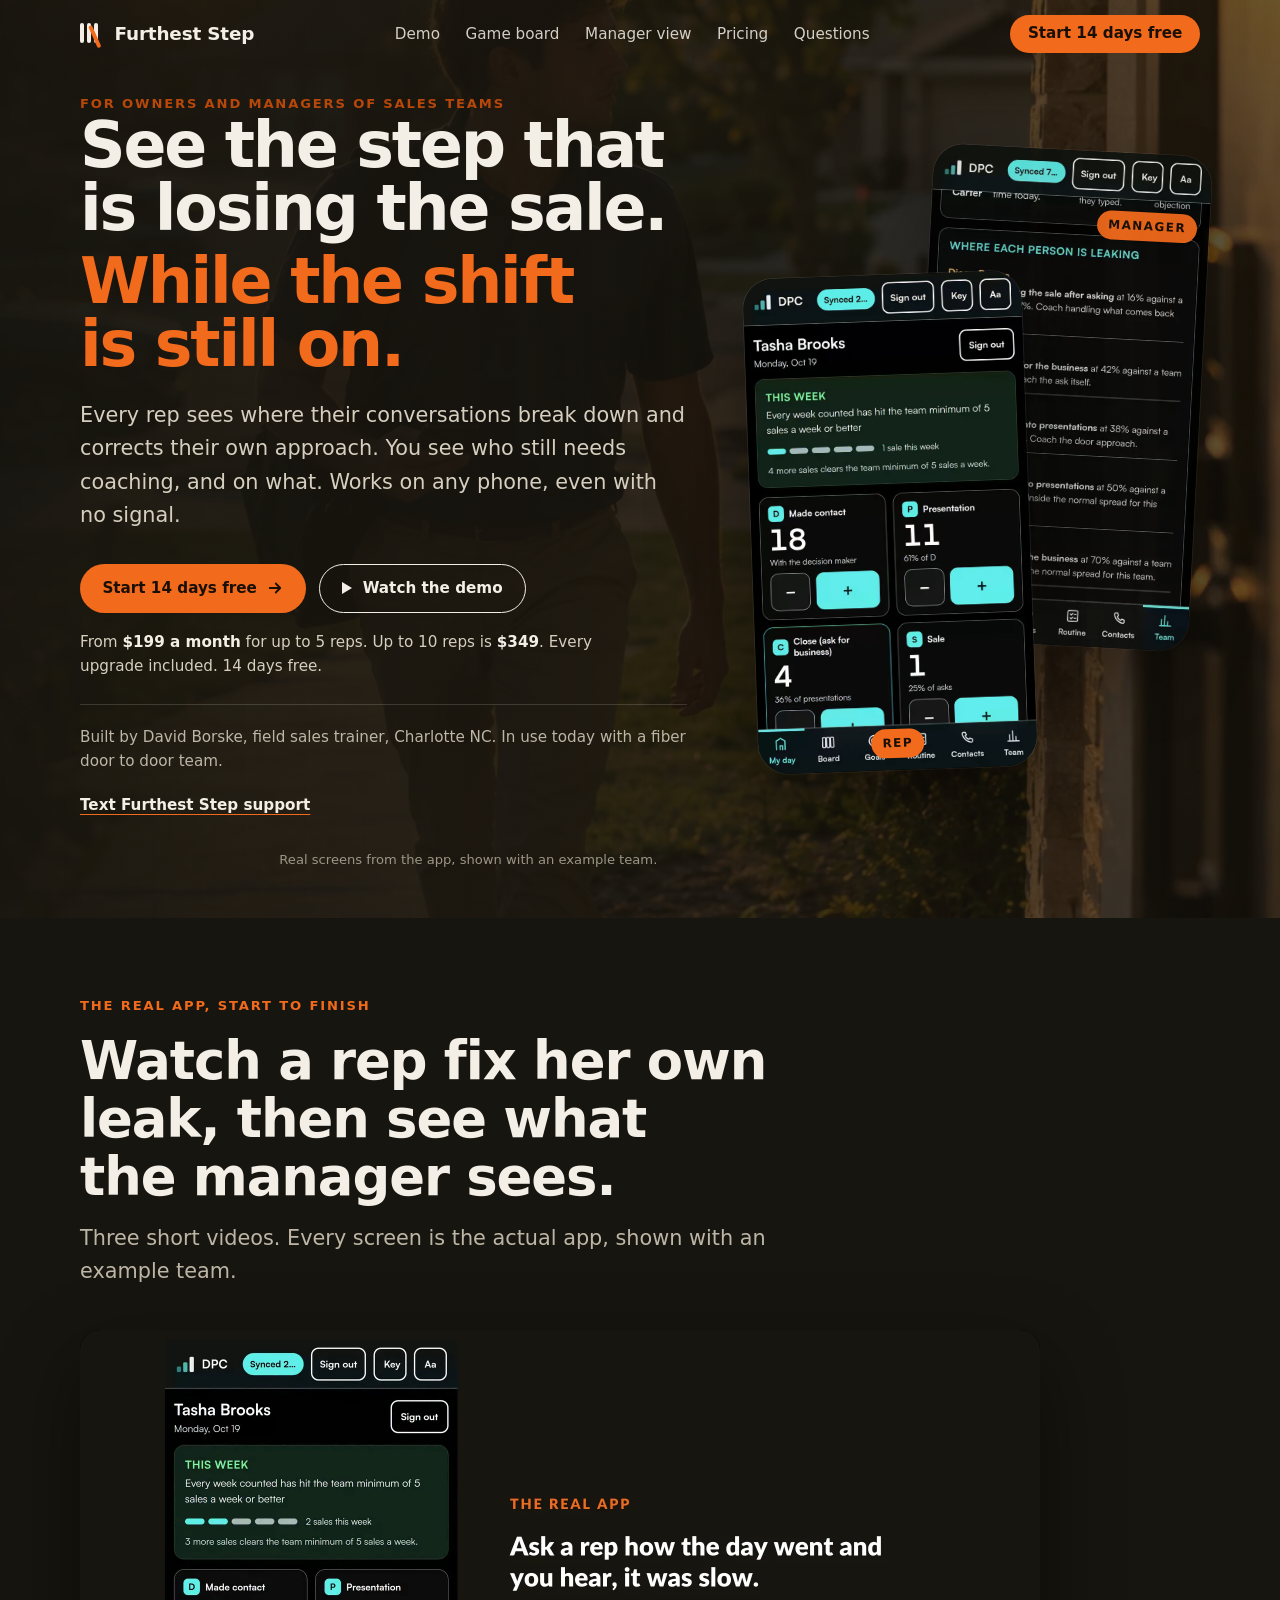
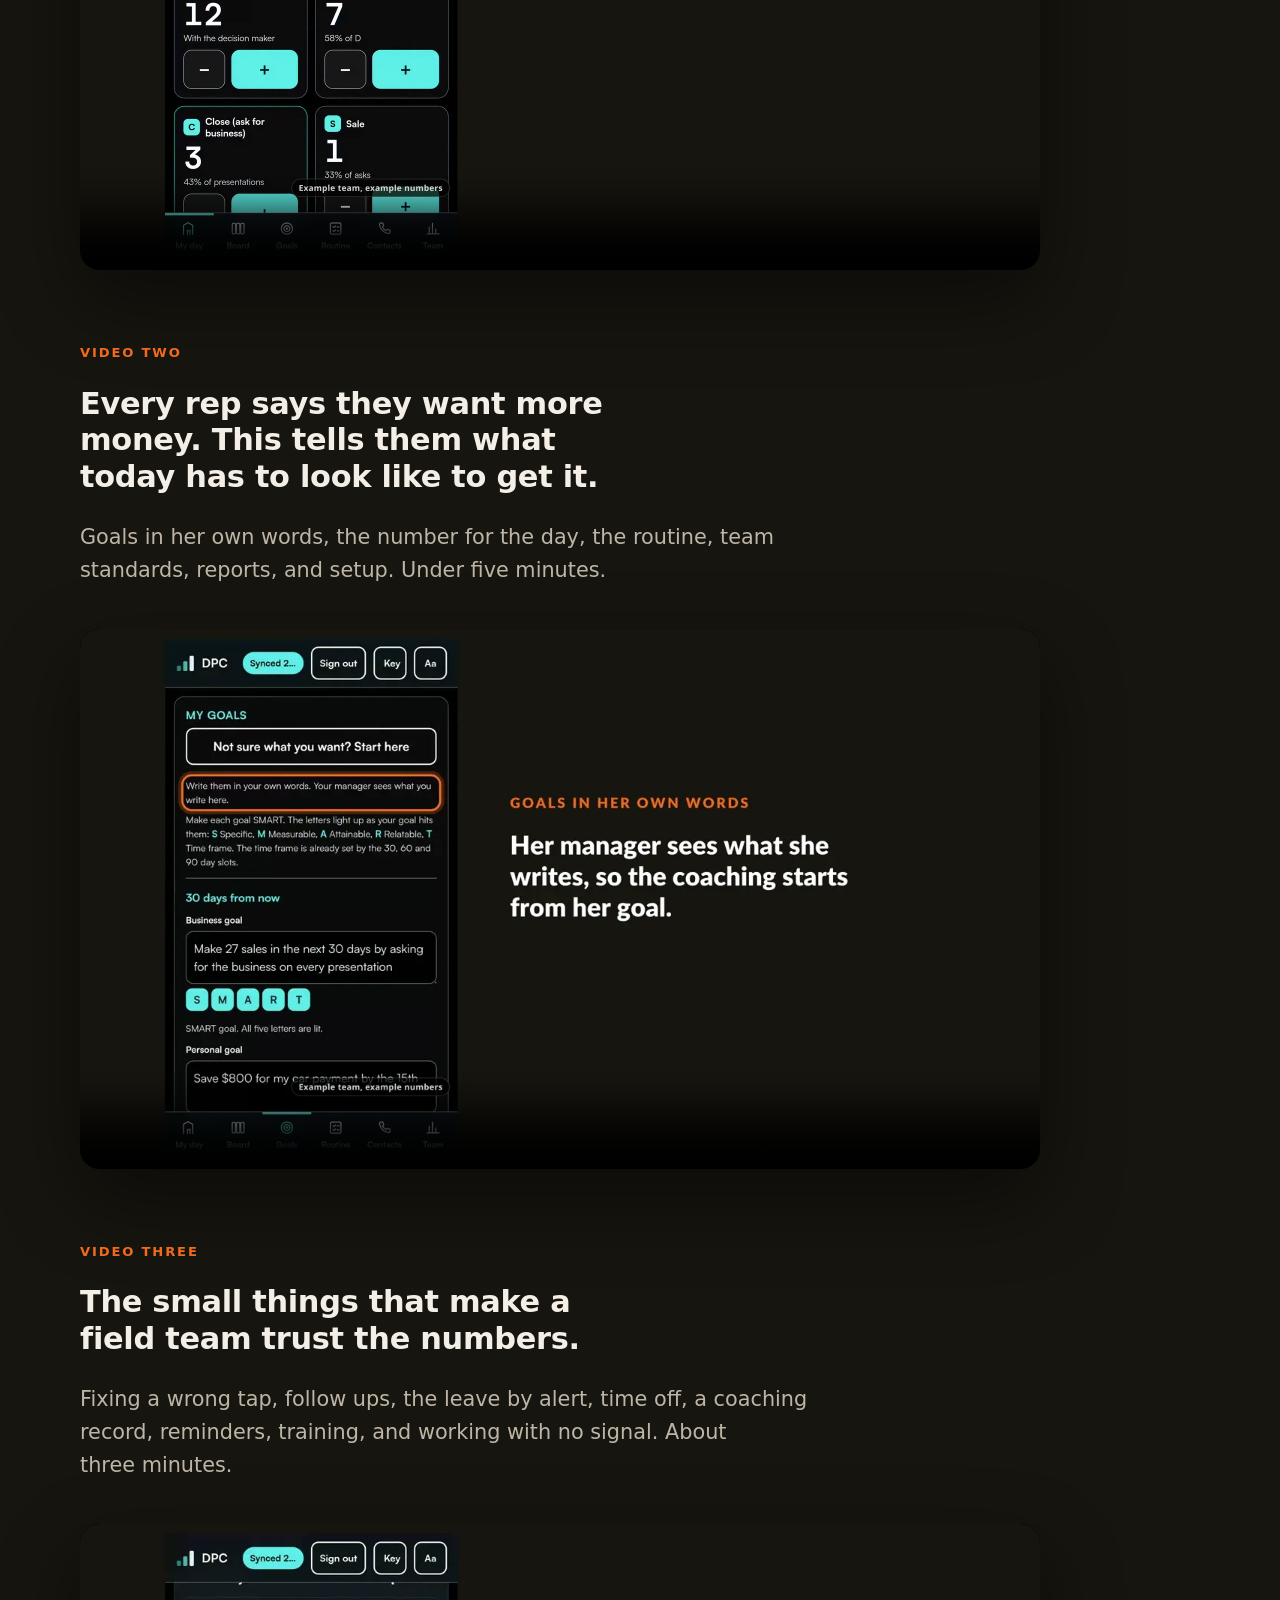
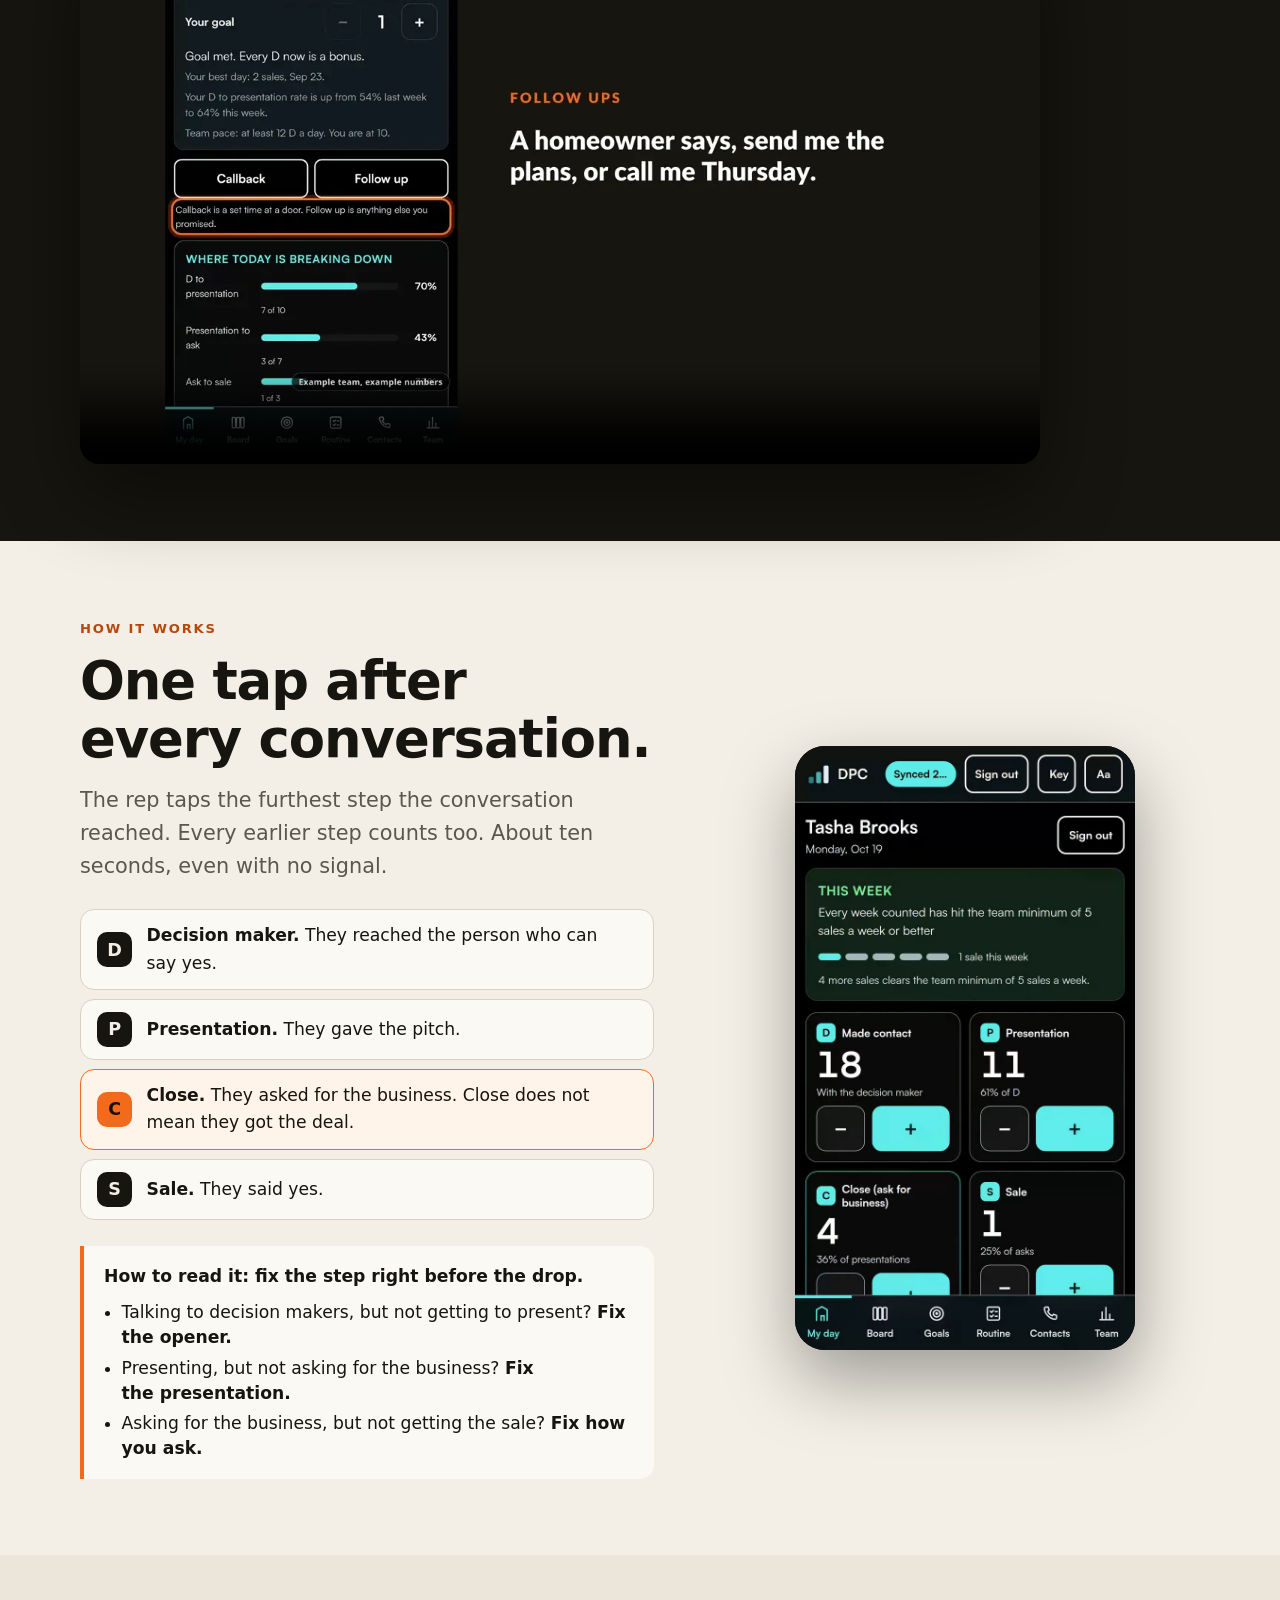
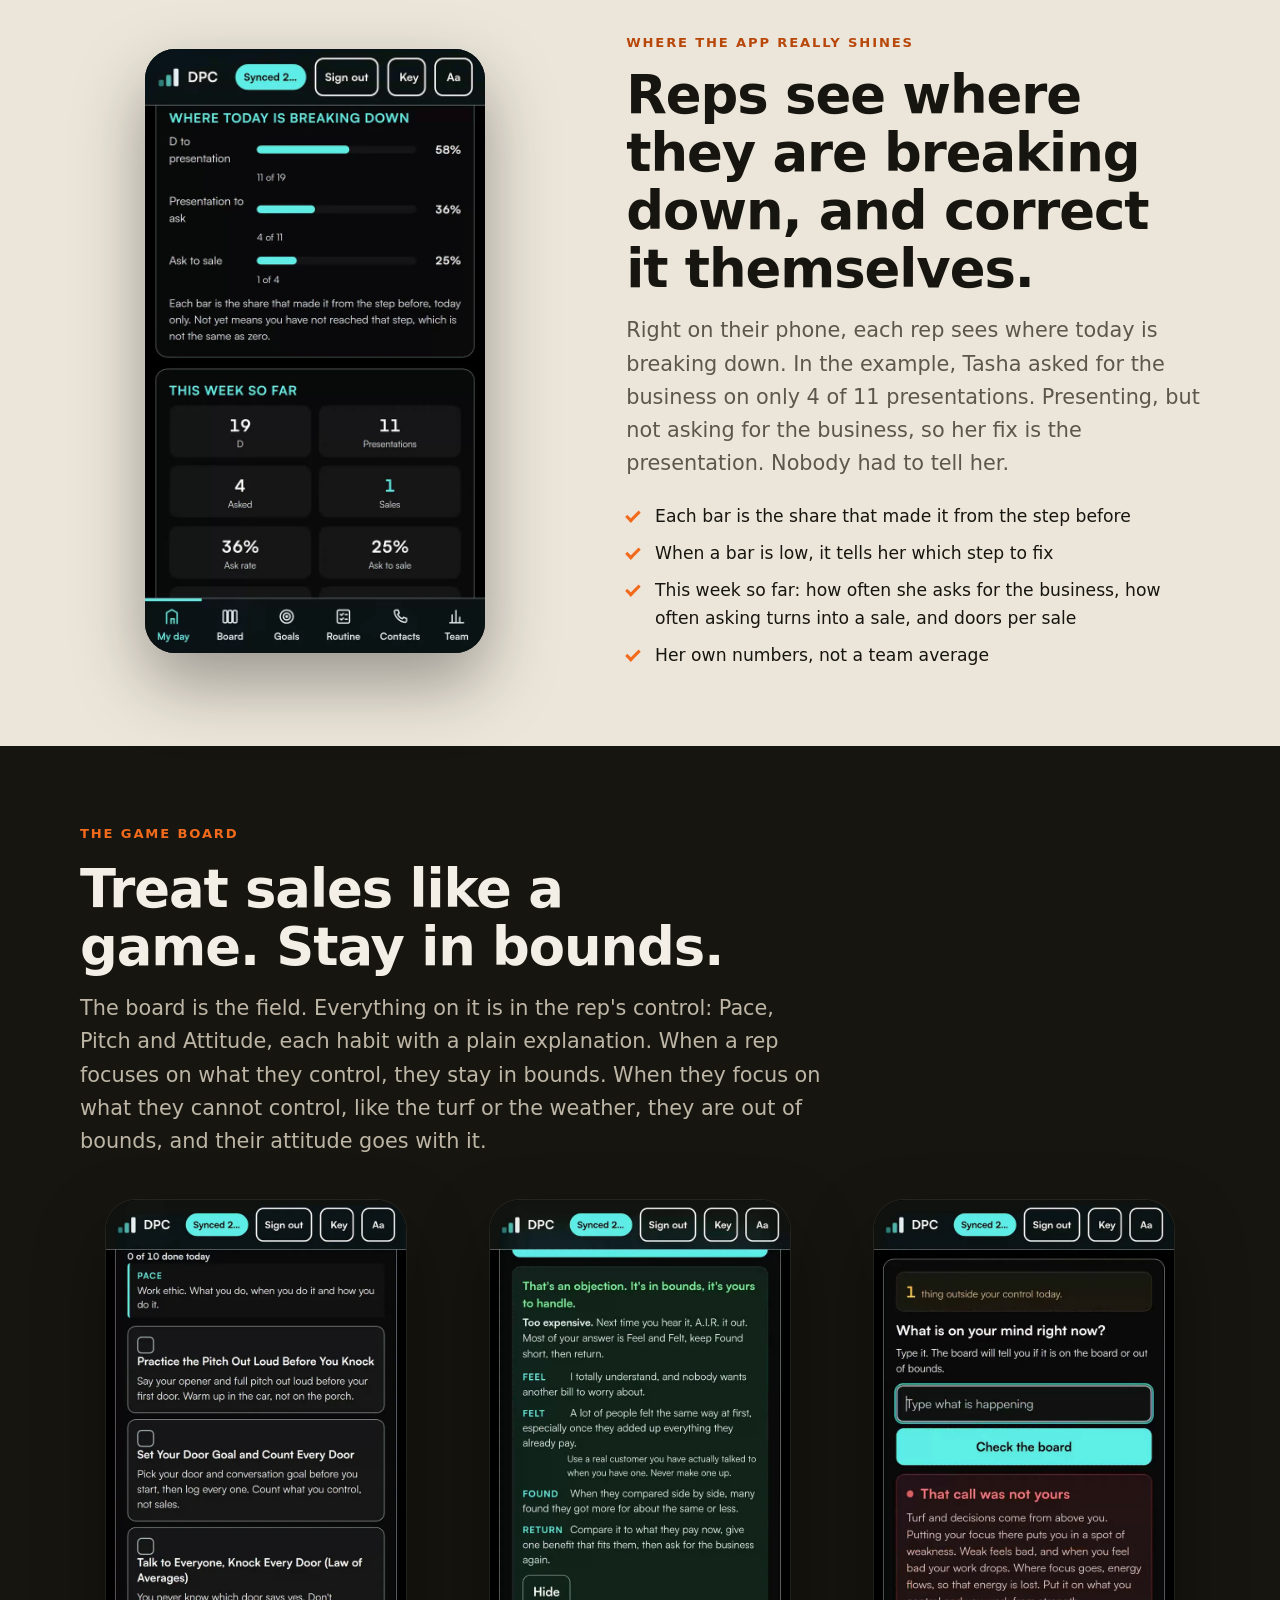
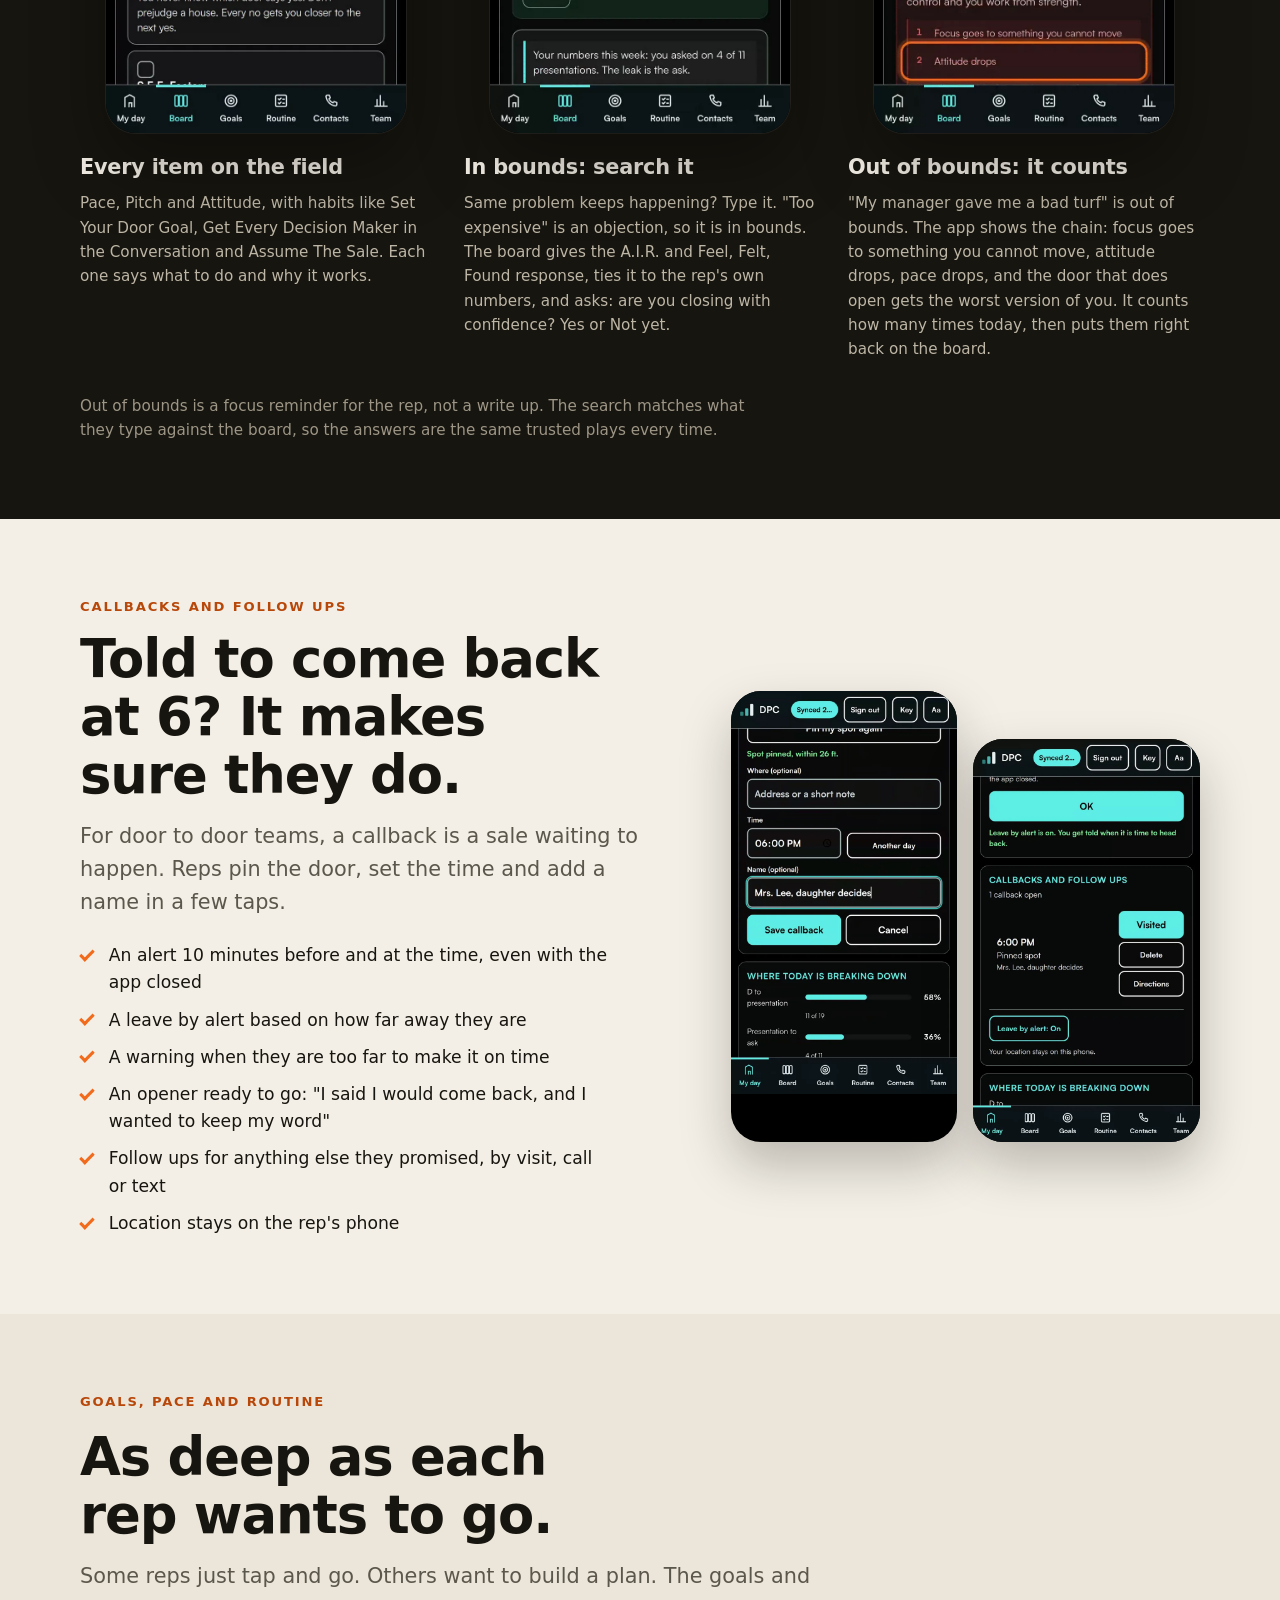
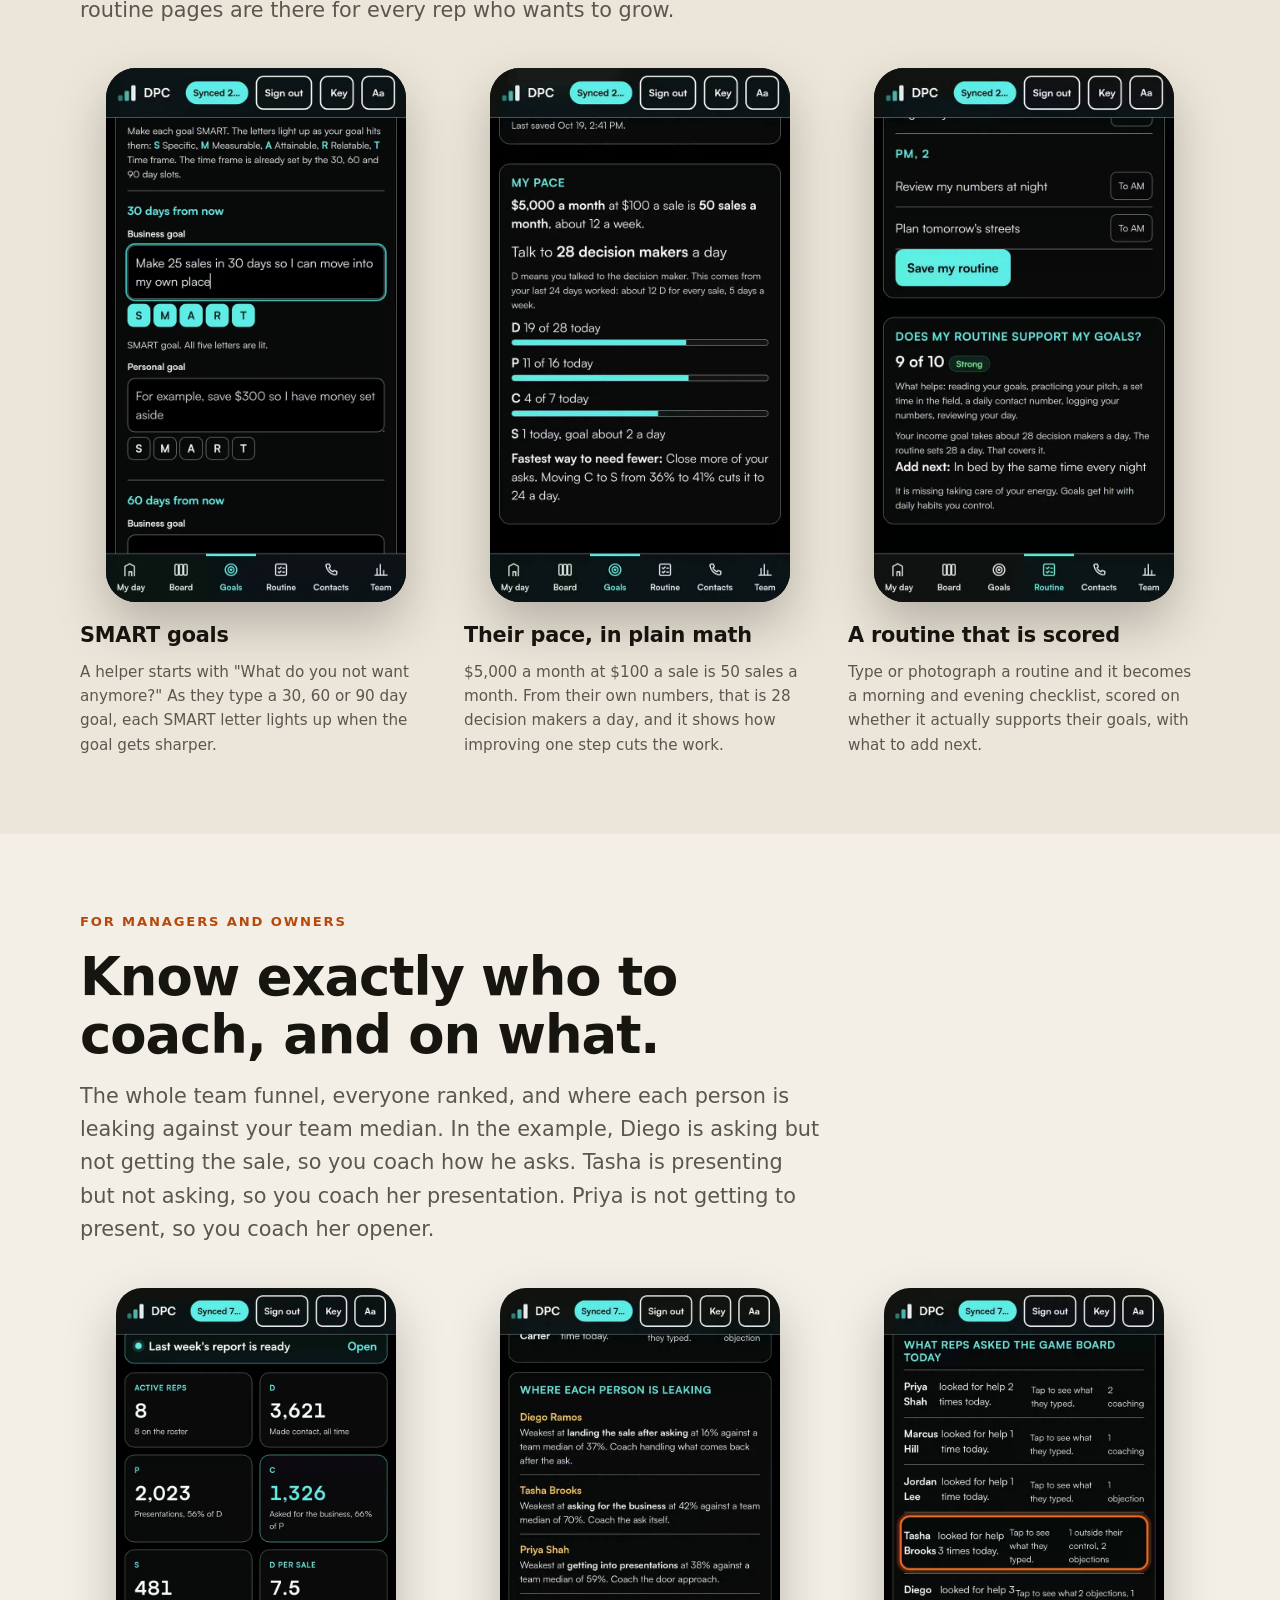
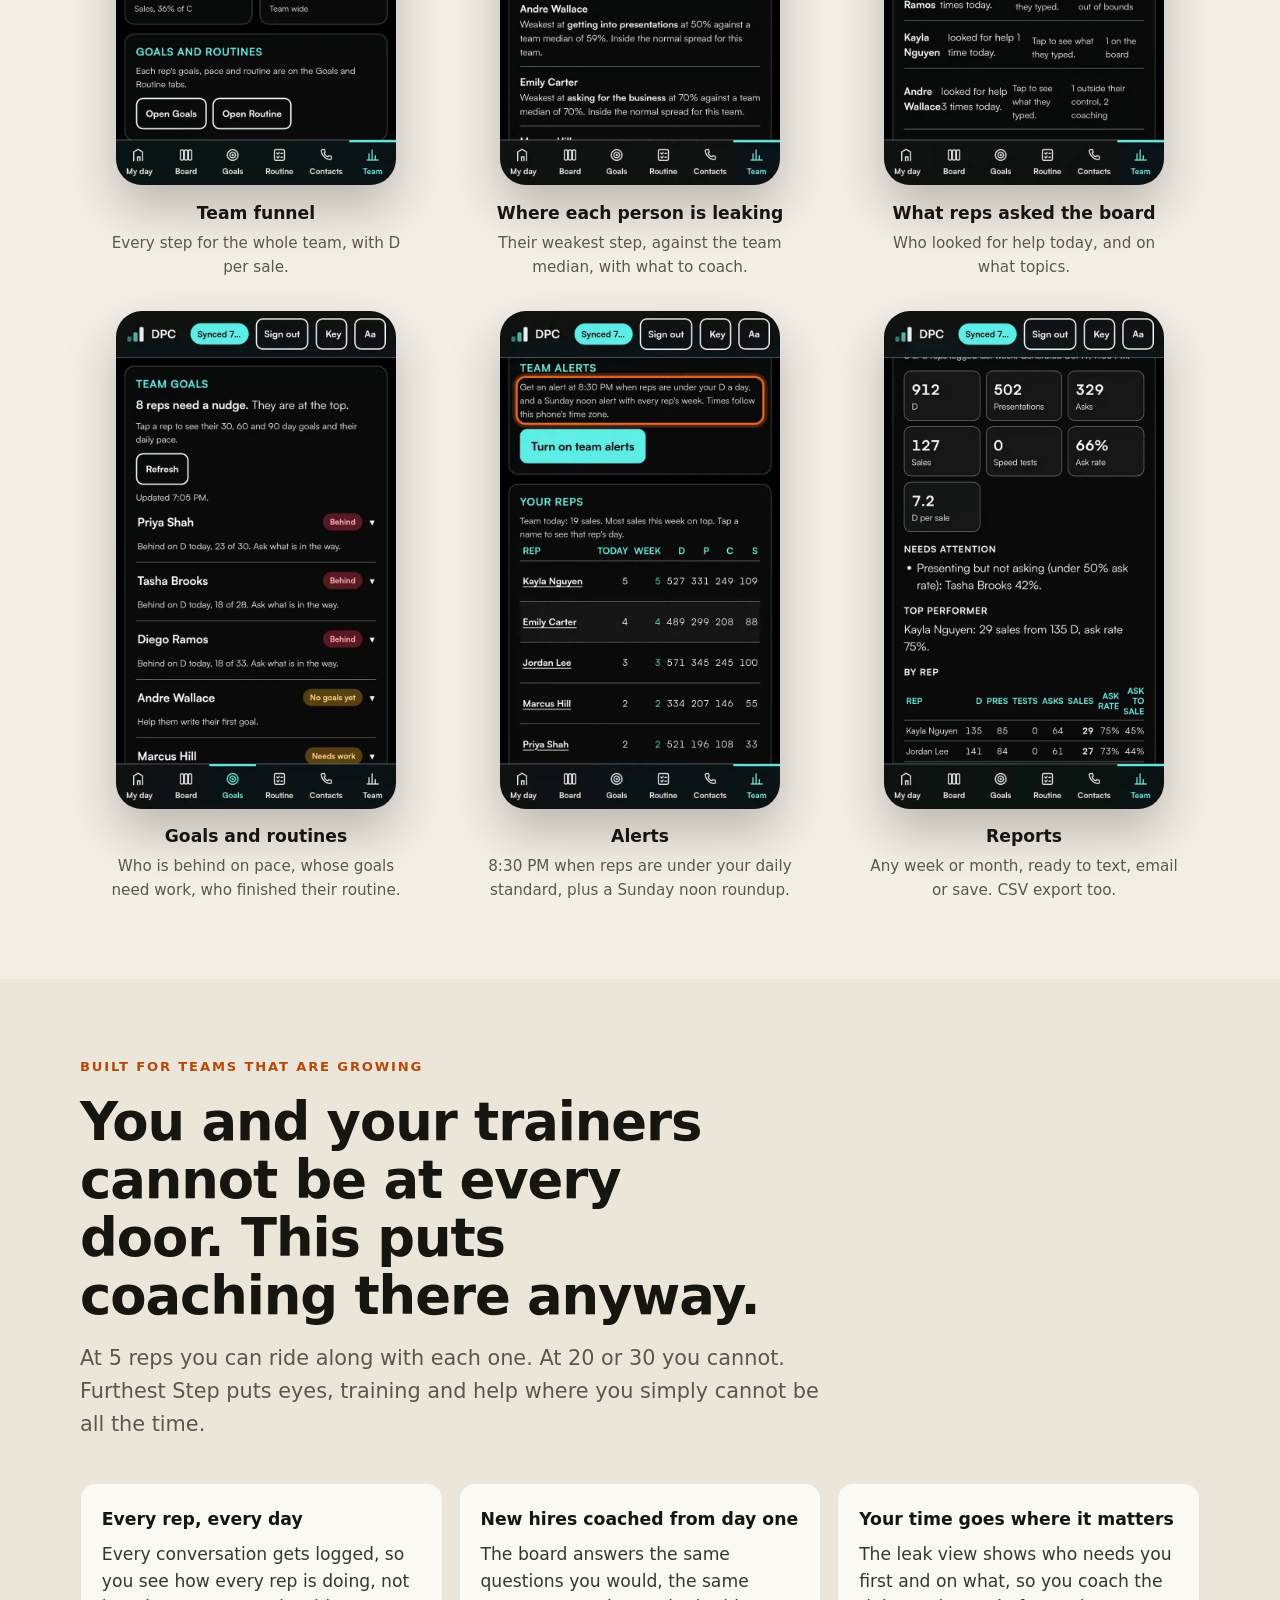
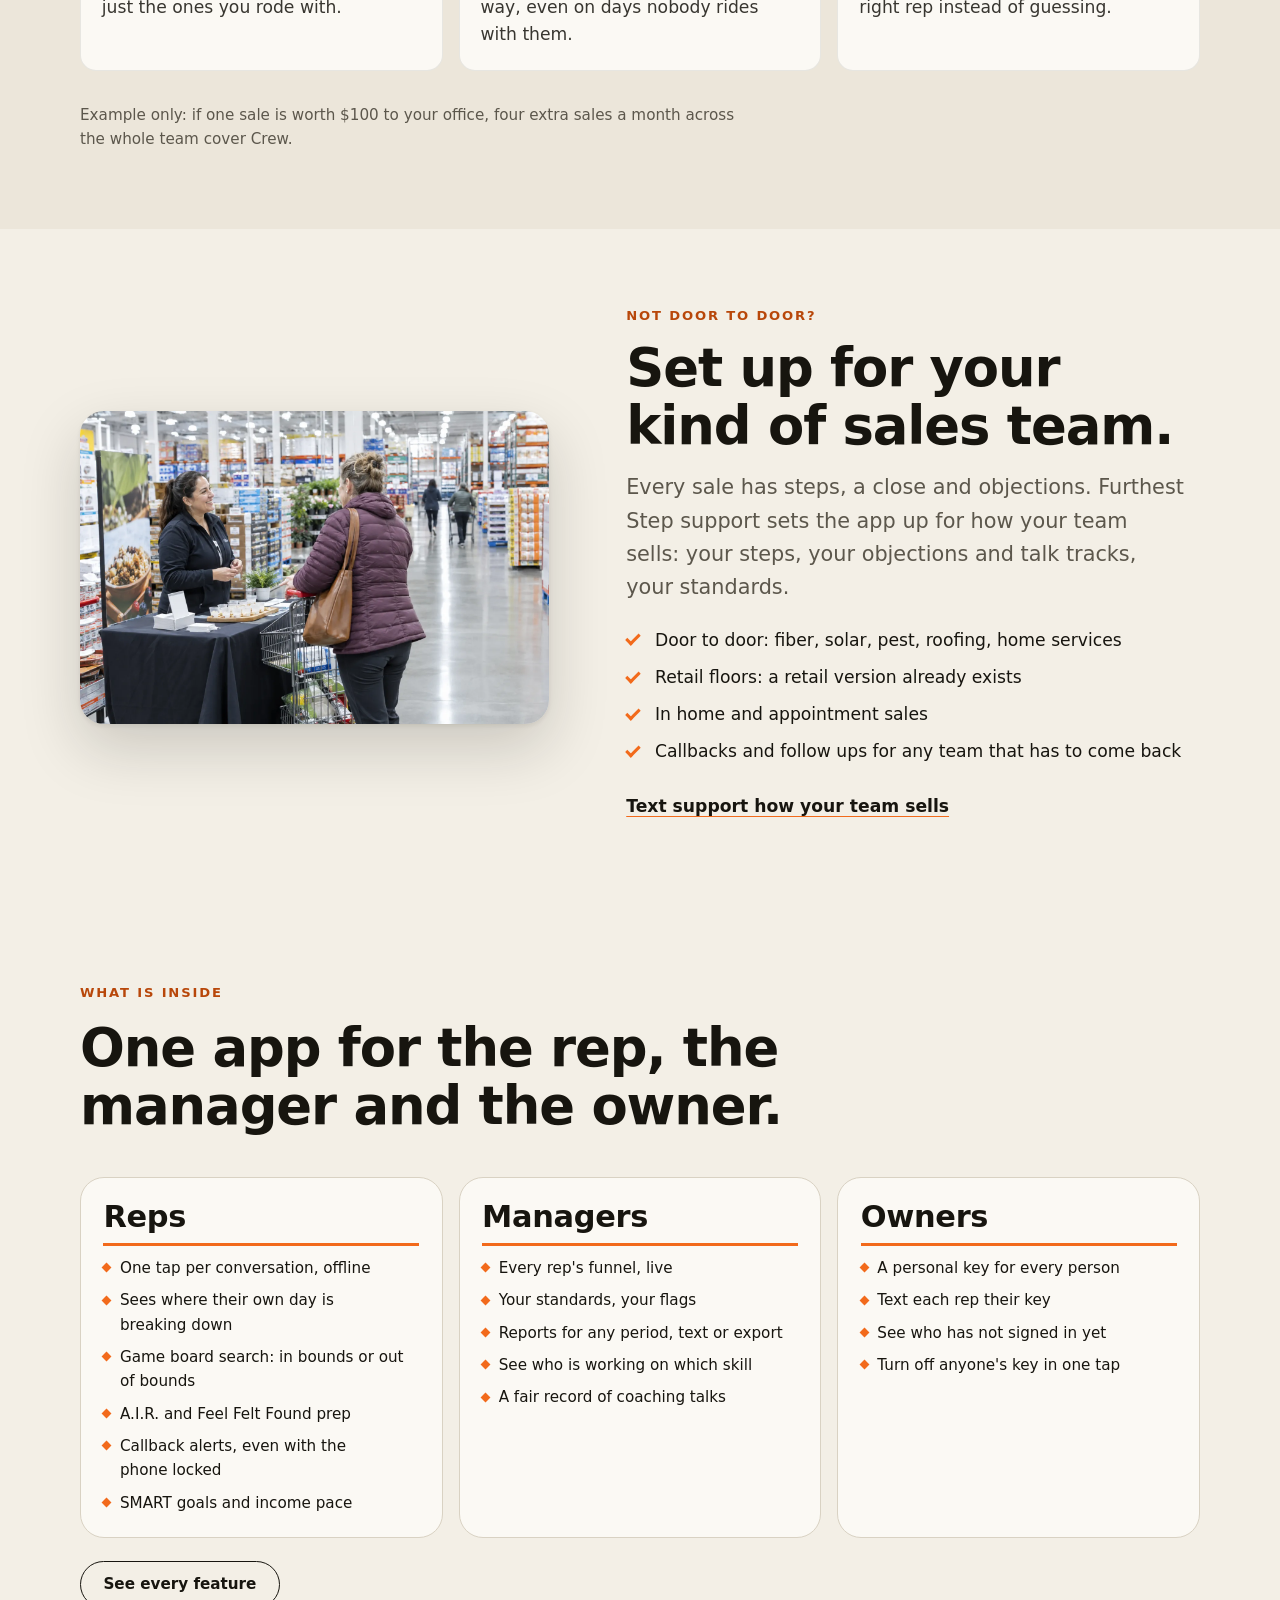
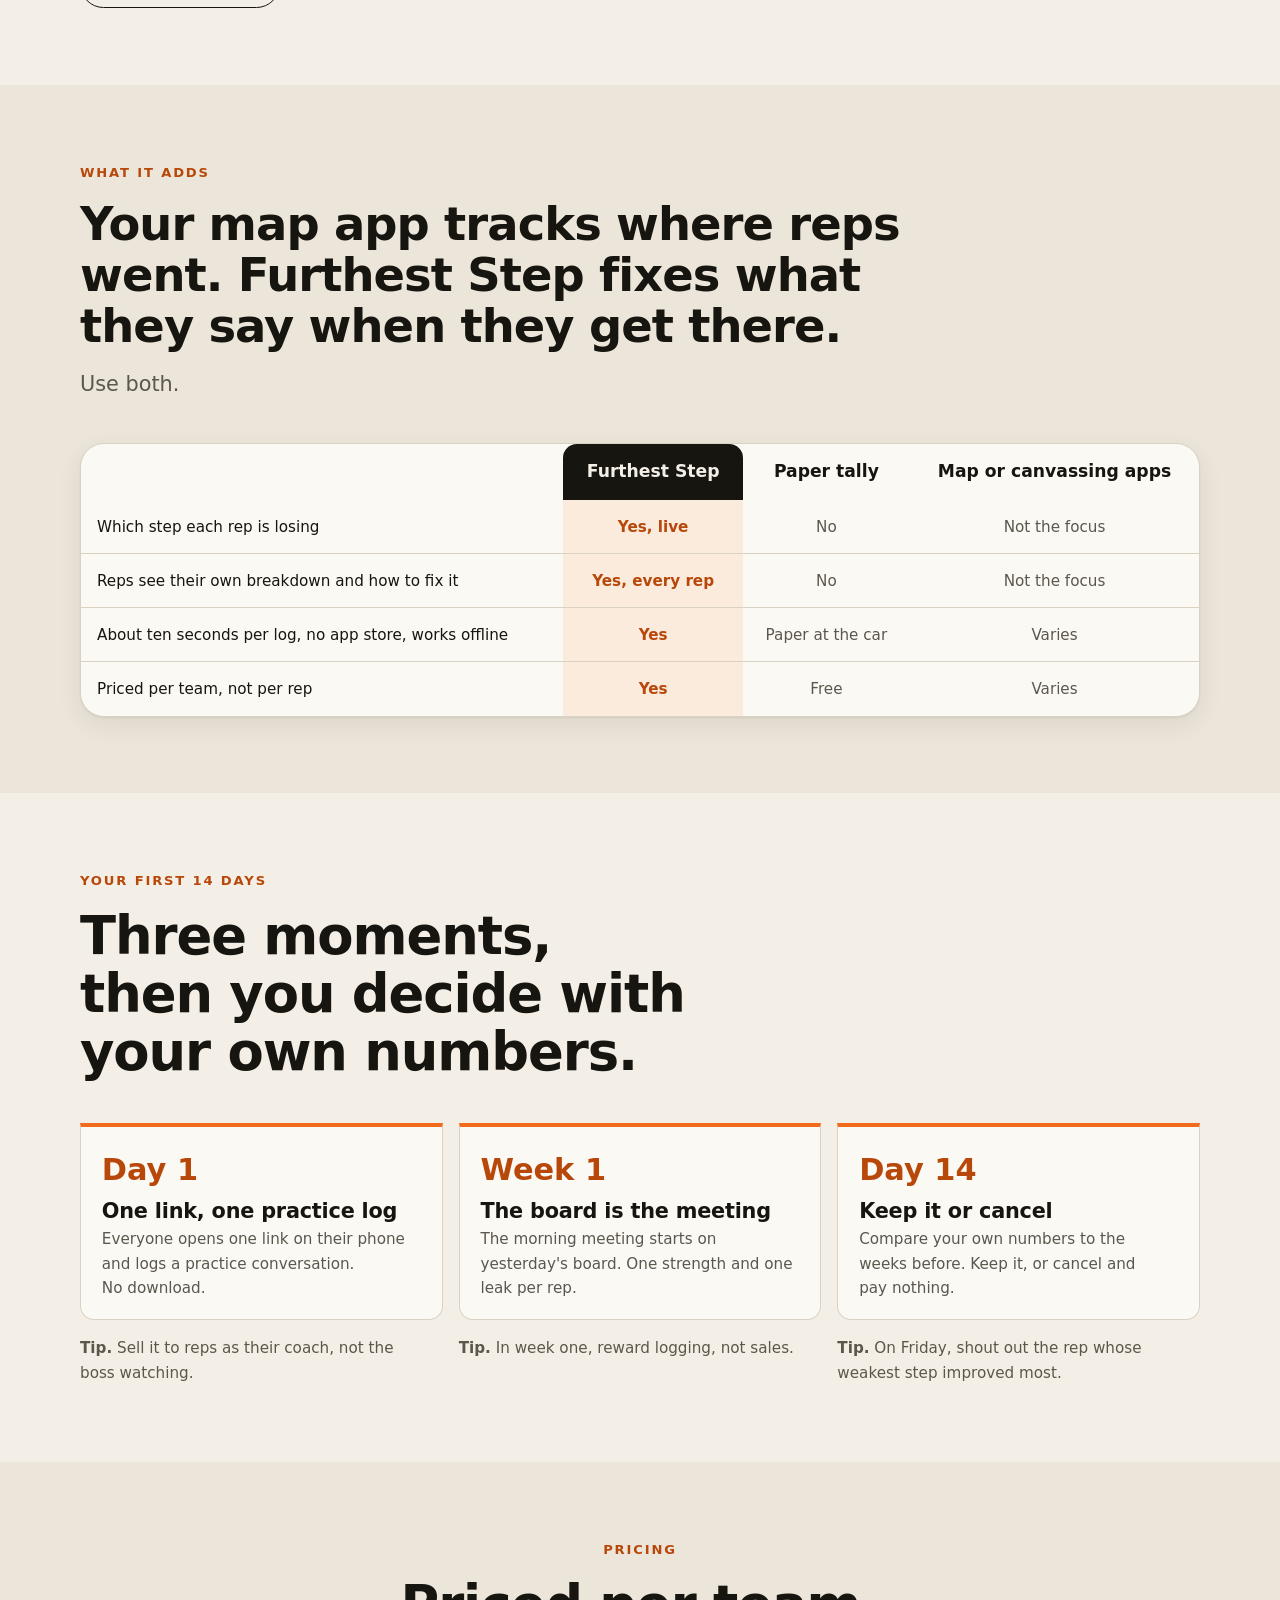
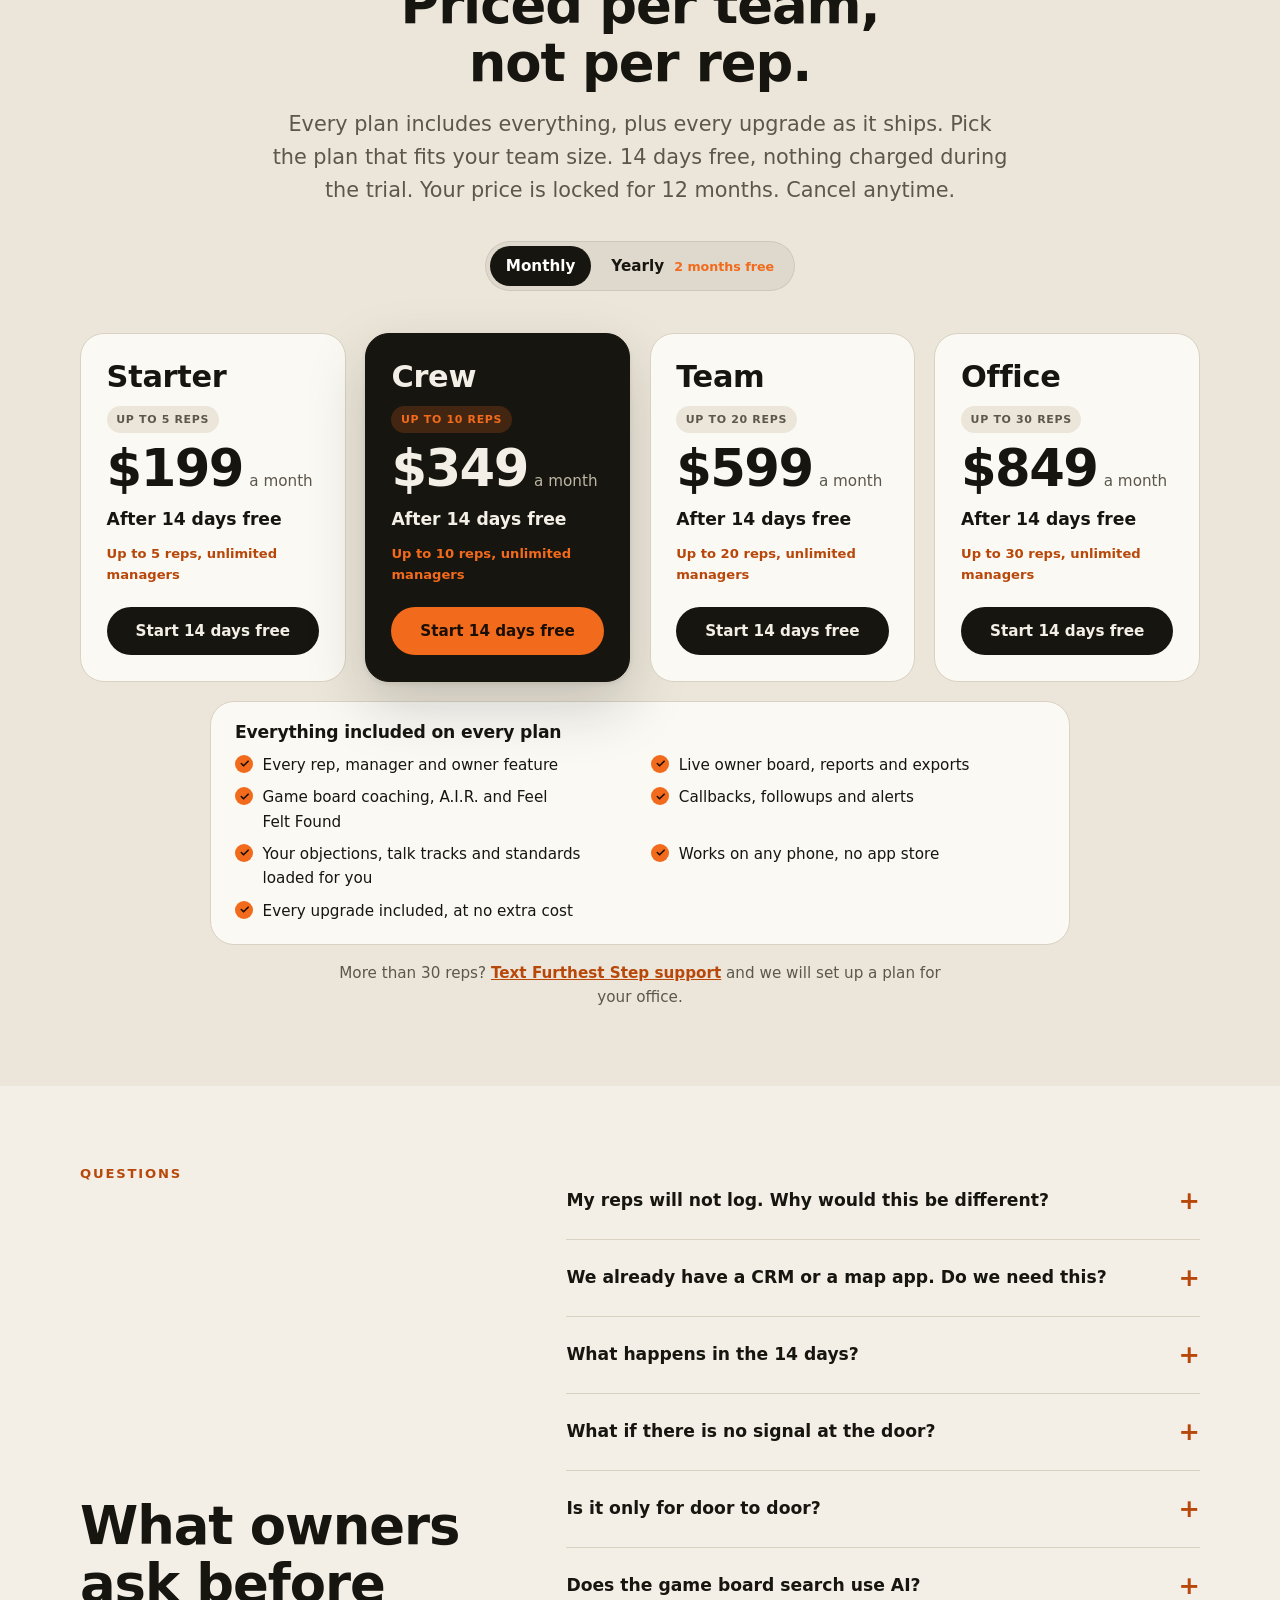
==== index.html @ 9fc0a16c "D is decision maker, not door" ====
<!doctype html>
<html lang="en">
<head>
<meta charset="utf-8">
<meta name="viewport" content="width=device-width,initial-scale=1,viewport-fit=cover">
<title>Furthest Step | See the step that is losing the sale</title>
<meta name="description" content="Every rep sees where their conversations break down and corrects their own approach. You see who still needs coaching, and on what. Works offline. 14 days free.">
<meta property="og:title" content="Furthest Step | See the step that is losing the sale">
<meta property="og:description" content="Reps tap the furthest step after each conversation. You see every rep live while the shift is still on. 14 days free.">
<meta property="og:type" content="website">
<link rel="preconnect" href="https://api.fontshare.com">
<link href="https://api.fontshare.com/v2/css?f[]=cabinet-grotesk@700,800&f[]=satoshi@400,500,700&display=swap" rel="stylesheet">
<link rel="stylesheet" href="./base.css?v=33">
<link rel="stylesheet" href="./style.css?v=33">
<link rel="icon" href="data:image/svg+xml,%3Csvg xmlns='http://www.w3.org/2000/svg' viewBox='0 0 32 32'%3E%3Crect width='32' height='32' rx='8' fill='%2317150F'/%3E%3Cpath d='M9 8v16M14 8v16M19 8v16' stroke='%23F3EFE6' stroke-width='2.6' stroke-linecap='round'/%3E%3Cpath d='M6 21L25 11' stroke='%23F26A1B' stroke-width='2.8' stroke-linecap='round'/%3E%3C/svg%3E">
</head>
<body>

<header class="hdr" id="hdr">
  <div class="wrap">
    <a class="brand" href="#top" aria-label="Furthest Step home"><span class="brand-mark" aria-hidden="true"><i></i><i></i><i></i><i></i></span>Furthest Step</a>
    <nav class="nav" id="nav" aria-label="Main">
      <a href="#demo">Demo</a>
      <a href="#field">Game board</a>
      <a href="#manager">Manager view</a>
      <a href="#pricing">Pricing</a>
      <a href="#faq">Questions</a>
      <button class="btn btn-primary nav-cta" type="button" data-start>Start 14 days free</button>
    </nav>
    <div class="hdr-right">
      <button class="btn btn-primary hdr-cta" type="button" data-start data-track="nav_cta">Start 14 days free</button>
      <button class="menu-btn" type="button" id="menuBtn" aria-label="Open menu" aria-expanded="false" aria-controls="nav"><span></span><span></span><span></span></button>
    </div>
  </div>
</header>

<main id="top">

<!-- HERO -->
<section class="hero">
  <div class="hero-bg" aria-hidden="true"><img id="heroBg" src="./assets/door.webp" alt="" fetchpriority="high"></div>
  <div class="wrap">
    <div>
      <p class="eyebrow">For owners and managers of sales teams</p>
      <h1>See the step that is losing the sale. <em>While the shift is still on.</em></h1>
      <p class="lede">Every rep sees where their conversations break down and corrects their own approach. You see who still needs coaching, and on what. Works on any phone, even with no signal.</p>
      <div class="hero-ctas">
        <button class="btn btn-primary" type="button" data-start data-track="hero_start">Start 14 days free
          <svg viewBox="0 0 24 24" fill="none" stroke="currentColor" stroke-width="2.4" stroke-linecap="round" stroke-linejoin="round" aria-hidden="true"><path d="M5 12h14M13 6l6 6-6 6"/></svg></button>
        <a class="btn btn-ghost" href="#demo" data-watch><span class="play" aria-hidden="true"></span>Watch the demo</a>
      </div>
      <p class="hero-price">From <b>$199 a month</b> for up to 5 reps. Up to 10 reps is <b>$349</b>. Every upgrade included. 14 days free.</p>
      <div class="hero-trust">
        <p>Built by David Borske, field sales trainer, Charlotte NC. In use today with a fiber door to door team.</p>
        <a class="hero-text" href="sms:+17048855457" data-sms>Text Furthest Step support</a>
      </div>
    </div>
    <div class="hero-shots">
      <figure class="shot shot-back"><img src="./assets/app/mgr_leaks.webp" alt="Manager screen listing where each rep is leaking, compared to the team median, with what to coach" width="720" height="1280"><figcaption>Manager</figcaption></figure>
      <figure class="shot shot-front"><img src="./assets/app/rep_today.webp" alt="Rep screen with today's counters for made contact, presentation, close and sale" width="720" height="1280"><figcaption>Rep</figcaption></figure>
    </div>
  </div>
  <p class="wrap hero-note">Real screens from the app, shown with an example team.</p>
</section>

<!-- DEMO VIDEO -->
<section id="demo" class="demo-sec dark">
  <div class="wrap">
    <div class="sec-head">
      <p class="eyebrow">The real app, start to finish</p>
      <h2>Watch a rep fix her own leak, then see what the manager sees.</h2>
      <p class="lede">Three short videos. Every screen is the actual app, shown with an example team.</p>
    </div>
    <div class="demo-grid">
      <div class="vid-frame"><video id="demoVid" controls playsinline preload="metadata" aria-label="Furthest Step demo video one"></video></div>
    </div>

    <div class="sec-head demo-more">
      <p class="eyebrow">Video two</p>
      <h3>Every rep says they want more money. This tells them what today has to look like to get it.</h3>
      <p class="lede">Goals in her own words, the number for the day, the routine, team standards, reports, and setup. Under five minutes.</p>
    </div>
    <div class="demo-grid">
      <div class="vid-frame"><video data-demo="2" controls playsinline preload="none" aria-label="Furthest Step demo video two"></video></div>
    </div>

    <div class="sec-head demo-more">
      <p class="eyebrow">Video three</p>
      <h3>The small things that make a field team trust the numbers.</h3>
      <p class="lede">Fixing a wrong tap, follow ups, the leave by alert, time off, a coaching record, reminders, training, and working with no signal. About three minutes.</p>
    </div>
    <div class="demo-grid">
      <div class="vid-frame"><video data-demo="3" controls playsinline preload="none" aria-label="Furthest Step demo video three"></video></div>
    </div>
  </div>
</section>

<!-- THE LOOP -->
<section id="how">
  <div class="wrap split">
    <div class="split-txt">
      <p class="eyebrow">How it works</p>
      <h2>One tap after every conversation.</h2>
      <p class="lede">The rep taps the furthest step the conversation reached. Every earlier step counts too. About ten seconds, even with no signal.</p>
      <ul class="dpcs">
        <li><b>D</b><span><strong>Decision maker.</strong> They reached the person who can say yes.</span></li>
        <li><b>P</b><span><strong>Presentation.</strong> They gave the pitch.</span></li>
        <li class="hl"><b>C</b><span><strong>Close.</strong> They asked for the business. Close does not mean they got the deal.</span></li>
        <li><b>S</b><span><strong>Sale.</strong> They said yes.</span></li>
      </ul>
      <div class="callout"><b>How to read it: fix the step right before the drop.</b>
        <ul class="rule">
          <li>Talking to decision makers, but not getting to present? <strong>Fix the opener.</strong></li>
          <li>Presenting, but not asking for the business? <strong>Fix the presentation.</strong></li>
          <li>Asking for the business, but not getting the sale? <strong>Fix how you ask.</strong></li>
        </ul>
      </div>
    </div>
    <figure class="shot shot-solo"><img src="./assets/app/rep_today.webp" alt="Rep counters for today: 18 made contact, 11 presentations, asked for the business 4 times, 1 sale" width="720" height="1280" decoding="async"></figure>
  </div>
</section>

<!-- SELF CORRECTION -->
<section id="self" class="tint">
  <div class="wrap split rev">
    <figure class="shot shot-solo"><img src="./assets/app/rep_breakdown.webp" alt="Where today is breaking down: D to presentation 58 percent, presentation to asking for the business 36 percent, asking to sale 25 percent" width="720" height="1280" decoding="async"></figure>
    <div class="split-txt">
      <p class="eyebrow">Where the app really shines</p>
      <h2>Reps see where they are breaking down, and correct it themselves.</h2>
      <p class="lede">Right on their phone, each rep sees where today is breaking down. In the example, Tasha asked for the business on only 4 of 11 presentations. Presenting, but not asking for the business, so her fix is the presentation. Nobody had to tell her.</p>
      <ul class="ticks">
        <li>Each bar is the share that made it from the step before</li>
        <li>When a bar is low, it tells her which step to fix</li>
        <li>This week so far: how often she asks for the business, how often asking turns into a sale, and doors per sale</li>
        <li>Her own numbers, not a team average</li>
      </ul>
    </div>
  </div>
</section>

<!-- GAME BOARD -->
<section id="field" class="dark">
  <div class="wrap">
    <div class="sec-head">
      <p class="eyebrow">The game board</p>
      <h2>Treat sales like a game. Stay in bounds.</h2>
      <p class="lede">The board is the field. Everything on it is in the rep's control: Pace, Pitch and Attitude, each habit with a plain explanation. When a rep focuses on what they control, they stay in bounds. When they focus on what they cannot control, like the turf or the weather, they are out of bounds, and their attitude goes with it.</p>
    </div>
    <div class="board3">
      <article class="bcard">
        <figure class="shot"><img src="./assets/app/rep_board.webp" alt="Game board list of Pace habits such as Practice the Pitch Out Loud and Set Your Door Goal" width="720" height="1280" decoding="async"></figure>
        <h3>Every item on the field</h3>
        <p>Pace, Pitch and Attitude, with habits like Set Your Door Goal, Get Every Decision Maker in the Conversation and Assume The Sale. Each one says what to do and why it works.</p>
      </article>
      <article class="bcard">
        <figure class="shot"><img src="./assets/app/rep_inbounds.webp" alt="Search result: That's an objection. It's in bounds, it's yours to handle, with A.I.R. and Feel Felt Found" width="720" height="1280" decoding="async"></figure>
        <h3>In bounds: search it</h3>
        <p>Same problem keeps happening? Type it. "Too expensive" is an objection, so it is in bounds. The board gives the A.I.R. and Feel, Felt, Found response, ties it to the rep's own numbers, and asks: are you closing with confidence? Yes or Not yet.</p>
      </article>
      <article class="bcard">
        <figure class="shot"><img src="./assets/app/rep_oob.webp" alt="Out of bounds result: That call was not yours, with the chain focus goes, attitude drops, pace drops, and a counter of 1 thing outside your control today" width="720" height="1280" decoding="async"></figure>
        <h3>Out of bounds: it counts</h3>
        <p>"My manager gave me a bad turf" is out of bounds. The app shows the chain: focus goes to something you cannot move, attitude drops, pace drops, and the door that does open gets the worst version of you. It counts how many times today, then puts them right back on the board.</p>
      </article>
    </div>
    <p class="fine-note">Out of bounds is a focus reminder for the rep, not a write up. The search matches what they type against the board, so the answers are the same trusted plays every time.</p>
  </div>
</section>

<!-- CALLBACKS -->
<section id="callbacks">
  <div class="wrap split">
    <div class="split-txt">
      <p class="eyebrow">Callbacks and follow ups</p>
      <h2>Told to come back at 6? It makes sure they do.</h2>
      <p class="lede">For door to door teams, a callback is a sale waiting to happen. Reps pin the door, set the time and add a name in a few taps.</p>
      <ul class="ticks">
        <li>An alert 10 minutes before and at the time, even with the app closed</li>
        <li>A leave by alert based on how far away they are</li>
        <li>A warning when they are too far to make it on time</li>
        <li>An opener ready to go: "I said I would come back, and I wanted to keep my word"</li>
        <li>Follow ups for anything else they promised, by visit, call or text</li>
        <li>Location stays on the rep's phone</li>
      </ul>
    </div>
    <div class="pair">
      <figure class="shot"><img src="./assets/app/rep_callback.webp" alt="Callback form with pinned spot, 6:00 PM time and name" width="720" height="1280" decoding="async"></figure>
      <figure class="shot"><img src="./assets/app/rep_cblist.webp" alt="Callbacks and follow ups list with a 6:00 PM pinned spot and leave by alert on" width="720" height="1280" decoding="async"></figure>
    </div>
  </div>
</section>

<!-- GOALS AND ROUTINE -->
<section id="goals" class="tint">
  <div class="wrap">
    <div class="sec-head">
      <p class="eyebrow">Goals, pace and routine</p>
      <h2>As deep as each rep wants to go.</h2>
      <p class="lede">Some reps just tap and go. Others want to build a plan. The goals and routine pages are there for every rep who wants to grow.</p>
    </div>
    <div class="board3 light">
      <article class="bcard">
        <figure class="shot"><img src="./assets/app/rep_goals.webp" alt="30 day business goal with S M A R T letters lighting up" width="720" height="1280" decoding="async"></figure>
        <h3>SMART goals</h3>
        <p>A helper starts with "What do you not want anymore?" As they type a 30, 60 or 90 day goal, each SMART letter lights up when the goal gets sharper.</p>
      </article>
      <article class="bcard">
        <figure class="shot"><img src="./assets/app/rep_pace.webp" alt="My pace: $5,000 a month at $100 a sale is 50 sales a month. Talk to 28 decision makers a day" width="720" height="1280" decoding="async"></figure>
        <h3>Their pace, in plain math</h3>
        <p>$5,000 a month at $100 a sale is 50 sales a month. From their own numbers, that is 28 decision makers a day, and it shows how improving one step cuts the work.</p>
      </article>
      <article class="bcard">
        <figure class="shot"><img src="./assets/app/rep_routine.webp" alt="Does my routine support my goals? 9 of 10, Strong" width="720" height="1280" decoding="async"></figure>
        <h3>A routine that is scored</h3>
        <p>Type or photograph a routine and it becomes a morning and evening checklist, scored on whether it actually supports their goals, with what to add next.</p>
      </article>
    </div>
  </div>
</section>

<!-- MANAGER -->
<section id="manager">
  <div class="wrap">
    <div class="sec-head">
      <p class="eyebrow">For managers and owners</p>
      <h2>Know exactly who to coach, and on what.</h2>
      <p class="lede">The whole team funnel, everyone ranked, and where each person is leaking against your team median. In the example, Diego is asking but not getting the sale, so you coach how he asks. Tasha is presenting but not asking, so you coach her presentation. Priya is not getting to present, so you coach her opener.</p>
    </div>
    <div class="mgr-grid">
      <figure class="mshot"><img src="./assets/app/mgr_funnel.webp" alt="Team funnel with active reps, D, P, C, S and D per sale" width="720" height="1280" decoding="async"><figcaption><b>Team funnel</b>Every step for the whole team, with D per sale.</figcaption></figure>
      <figure class="mshot"><img src="./assets/app/mgr_leaks.webp" alt="Where each person is leaking, with what to coach" width="720" height="1280" decoding="async"><figcaption><b>Where each person is leaking</b>Their weakest step, against the team median, with what to coach.</figcaption></figure>
      <figure class="mshot"><img src="./assets/app/mgr_asked.webp" alt="What reps asked the game board today, with topic counts" width="720" height="1280" decoding="async"><figcaption><b>What reps asked the board</b>Who looked for help today, and on what topics.</figcaption></figure>
      <figure class="mshot"><img src="./assets/app/mgr_goals.webp" alt="Team goals: reps behind on pace at the top" width="720" height="1280" decoding="async"><figcaption><b>Goals and routines</b>Who is behind on pace, whose goals need work, who finished their routine.</figcaption></figure>
      <figure class="mshot"><img src="./assets/app/mgr_alerts.webp" alt="Team alerts at 8:30 PM and a Sunday noon roundup, and reps ranked" width="720" height="1280" decoding="async"><figcaption><b>Alerts</b>8:30 PM when reps are under your daily standard, plus a Sunday noon roundup.</figcaption></figure>
      <figure class="mshot"><img src="./assets/app/mgr_report.webp" alt="Last week report with needs attention, top performer and every rep's numbers" width="720" height="1280" decoding="async"><figcaption><b>Reports</b>Any week or month, ready to text, email or save. CSV export too.</figcaption></figure>
    </div>
  </div>
</section>

<!-- SCALE -->
<section id="scale" class="tint scale-sec">
  <div class="wrap">
    <div class="sec-head">
      <p class="eyebrow">Built for teams that are growing</p>
      <h2>You and your trainers cannot be at every door. This puts coaching there anyway.</h2>
      <p class="lede">At 5 reps you can ride along with each one. At 20 or 30 you cannot. Furthest Step puts eyes, training and help where you simply cannot be all the time.</p>
    </div>
    <div class="scale-grid">
      <div class="scale-card"><b>Every rep, every day</b><p>Every conversation gets logged, so you see how every rep is doing, not just the ones you rode with.</p></div>
      <div class="scale-card"><b>New hires coached from day one</b><p>The board answers the same questions you would, the same way, even on days nobody rides with them.</p></div>
      <div class="scale-card"><b>Your time goes where it matters</b><p>The leak view shows who needs you first and on what, so you coach the right rep instead of guessing.</p></div>
    </div>
    <p class="value-note">Example only: if one sale is worth $100 to your office, four extra sales a month across the whole team cover Crew.</p>
  </div>
</section>

<!-- TAILORED -->
<section id="tailored">
  <div class="wrap split rev">
    <div class="tail-img"><img src="./assets/retail.webp" alt="Retail sales floor" decoding="async" width="900" height="600"></div>
    <div class="split-txt">
      <p class="eyebrow">Not door to door?</p>
      <h2>Set up for your kind of sales team.</h2>
      <p class="lede">Every sale has steps, a close and objections. Furthest Step support sets the app up for how your team sells: your steps, your objections and talk tracks, your standards.</p>
      <ul class="ticks">
        <li>Door to door: fiber, solar, pest, roofing, home services</li>
        <li>Retail floors: a retail version already exists</li>
        <li>In home and appointment sales</li>
        <li>Callbacks and follow ups for any team that has to come back</li>
      </ul>
      <a class="hero-text dark-ink" href="sms:+17048855457" data-sms>Text support how your team sells</a>
    </div>
  </div>
</section>

<!-- FEATURES -->

<section id="features">
  <div class="wrap">
    <div class="sec-head">
      <p class="eyebrow rv">What is inside</p>
      <h2 class="rv d1">One app for the rep, the manager and the owner.</h2>
    </div>
    <div class="roles">
      <article class="role rv"><h3>Reps</h3><ul><li>One tap per conversation, offline</li><li>Sees where their own day is breaking down</li><li>Game board search: in bounds or out of bounds</li><li>A.I.R. and Feel Felt Found prep</li><li>Callback alerts, even with the phone locked</li><li>SMART goals and income pace</li></ul></article>
      <article class="role rv d1"><h3>Managers</h3><ul><li>Every rep's funnel, live</li><li>Your standards, your flags</li><li>Reports for any period, text or export</li><li>See who is working on which skill</li><li>A fair record of coaching talks</li></ul></article>
      <article class="role rv d2"><h3>Owners</h3><ul><li>A personal key for every person</li><li>Text each rep their key</li><li>See who has not signed in yet</li><li>Turn off anyone's key in one tap</li></ul></article>
    </div>
    <div class="fx-toggle">
      <button class="btn btn-ghost" type="button" id="fxBtn" aria-expanded="false" aria-controls="fxAll">See every feature</button>
    </div>
    <div class="fx" id="fxAll" hidden>
      <div class="fx-col"><h3>For reps</h3><ul><li><b>One tap counters</b><span>Tap the furthest step reached and every earlier step counts too. Undo reverses a tap, and minus fixes a single box.</span></li><li><b>Game board search</b><span>Type a struggle that keeps coming back, like "they keep saying not interested." Get the one thing to try next, plus a quick Yes or Not yet self check that rechecks after ten more conversations.</span></li><li><b>Pace, Pitch, Attitude read</b><span>The app reads the funnel and tells the rep which of the three levers is costing them sales.</span></li><li><b>Objection prep</b><span>A.I.R. and Feel Felt Found answers to practice before the next conversation, not scripts to read in the middle of one. Retail teams also get 15 and 5 and Turn and Return.</span></li><li><b>Training board</b><span>Short, searchable lessons: the ten step sale flow, know your product, and ten work habits like Be Prepared, Know Your Why and Focus on Controllables.</span></li><li><b>SMART goals and goal helper</b><span>Reps start from what they no longer want, turn it into a 30, 60 or 90 day goal, and watch each SMART letter light up as the goal gets sharper.</span></li><li><b>Income pace</b><span>Enter an income target and see the daily conversations, presentations and asks needed to hit it, and how improving one step cuts the work required.</span></li><li><b>Daily routine check ins</b><span>Reps plan their day around their goals and check off what they actually did.</span></li><li><b>Callback alerts</b><span>Save a return address or pinned spot and a time. Alerts arrive ten minutes before and right on time, even with the phone locked.</span></li><li><b>Leave by warning</b><span>Optional. Estimates walking time back to a callback so reps leave in time. It is not location tracking for managers.</span></li><li><b>Followups</b><span>Log a promise with a due time and how to reach them: go back, call or text, with a name and number.</span></li><li><b>Time off requests</b><span>Reps enter a day or a range, and see Seen by your manager when it is acknowledged.</span></li><li><b>Works anywhere</b><span>Offline taps sync when signal returns. No app store, any phone, saved to the home screen. High contrast mode for bright sun.</span></li></ul></div>
      <div class="fx-col"><h3>For managers</h3><ul><li><b>Live team board</b><span>Every rep's numbers and funnel, live, for today, this week or any range.</span></li><li><b>Your standards, your flags</b><span>Set minimum sales per week, contacts per day, contacts per sale and how many weeks before a flag. New teams start blank, so nothing is judged until you decide.</span></li><li><b>Attention flags and alerts</b><span>Reps under standard get flagged. Opt in alerts at 8:30 PM Monday through Saturday and a weekly roundup Sunday at noon.</span></li><li><b>Reports in one tap</b><span>Today, this week so far, last week, last two full weeks, this month or last month. Text it, email it, save a PDF or export a CSV.</span></li><li><b>Who is trying to improve</b><span>See which coaching topics each rep is working on, without reading their private words. Reps who search and practice stand out from reps who do not.</span></li><li><b>Skill or circumstances</b><span>The app separates problems a rep controls from ones they do not, like weather or territory, so you coach the right thing.</span></li><li><b>Fair rep log</b><span>Record wins, complaints and coaching talks with dates. The rep sees each entry and can add their side, and repeated patterns become clear.</span></li><li><b>Goal intake</b><span>Paste a rep's goals or upload a PDF, Word file or photo. The app sorts personal, financial and business goals and lets you correct them before saving.</span></li><li><b>Who needs help first</b><span>Goals and routines put the reps who need you at the top, each with a plain next action.</span></li><li><b>Audited edits</b><span>Fix a rep's numbers when needed, with every manager edit recorded.</span></li></ul></div>
      <div class="fx-col"><h3>For owners</h3><ul><li><b>Personal keys</b><span>Every manager and rep gets their own key. Remove anyone from any phone, and it takes effect even on offline phones when they reconnect.</span></li><li><b>Turn off a key</b><span>Turn off a rep's key in one tap. Their numbers stay in your reports.</span></li><li><b>See who is signed in</b><span>Your key list shows who has signed in and who has not yet, so you know who is actually on board.</span></li><li><b>Your data stays yours</b><span>Licensed to your team only, with owner control over every key.</span></li></ul></div>
    </div>
  </div>
</section>

<!-- VERSUS -->
<section id="versus" class="tint">
  <div class="wrap">
    <div class="sec-head">
      <p class="eyebrow rv">What it adds</p>
      <h2 class="rv d1">Your map app tracks where reps went. Furthest Step fixes what they say when they get there.</h2>
      <p class="lede rv d2">Use both.</p>
    </div>
    <div class="vs-wrap rv">
      <table class="vs">
        <thead><tr><th scope="col"><span class="sr-only">What you get</span></th><th scope="col" class="us">Furthest Step</th><th scope="col">Paper tally</th><th scope="col">Map or canvassing apps</th></tr></thead>
        <tbody>
          <tr><th scope="row">Which step each rep is losing</th><td class="y">Yes, live</td><td>No</td><td>Not the focus</td></tr>
          <tr><th scope="row">Reps see their own breakdown and how to fix it</th><td class="y">Yes, every rep</td><td>No</td><td>Not the focus</td></tr>
          <tr><th scope="row">About ten seconds per log, no app store, works offline</th><td class="y">Yes</td><td>Paper at the car</td><td>Varies</td></tr>
          <tr><th scope="row">Priced per team, not per rep</th><td class="y">Yes</td><td>Free</td><td>Varies</td></tr>
        </tbody>
      </table>
    </div>
  </div>
</section>

<!-- FIRST 14 DAYS -->
<section id="trial">
  <div class="wrap">
    <div class="sec-head">
      <p class="eyebrow rv">Your first 14 days</p>
      <h2 class="rv d1">Three moments, then you decide with your own numbers.</h2>
    </div>
    <ol class="days rv">
      <li><b>Day 1</b><h3>One link, one practice log</h3><p>Everyone opens one link on their phone and logs a practice conversation. No download.</p></li>
      <li><b>Week 1</b><h3>The board is the meeting</h3><p>The morning meeting starts on yesterday's board. One strength and one leak per rep.</p></li>
      <li><b>Day 14</b><h3>Keep it or cancel</h3><p>Compare your own numbers to the weeks before. Keep it, or cancel and pay nothing.</p></li>
    </ol>
    <div class="tips rv">
      <p><b>Tip.</b> Sell it to reps as their coach, not the boss watching.</p>
      <p><b>Tip.</b> In week one, reward logging, not sales.</p>
      <p><b>Tip.</b> On Friday, shout out the rep whose weakest step improved most.</p>
    </div>
  </div>
</section>

<!-- PRICING -->
<section id="pricing" class="tint">
  <div class="wrap">
    <div class="sec-head center">
      <p class="eyebrow rv">Pricing</p>
      <h2 class="rv d1">Priced per team, not per rep.</h2>
      <p class="lede rv d2">Every plan includes everything, plus every upgrade as it ships. Pick the plan that fits your team size. 14 days free, nothing charged during the trial. Your price is locked for 12 months. Cancel anytime.</p>
      <div class="bill rv d2" role="group" aria-label="Billing"><button type="button" class="on" data-bill="m" aria-pressed="true">Monthly</button><button type="button" data-bill="y" aria-pressed="false">Yearly <small>2 months free</small></button></div>
    </div>
    <div class="plans plans4">
      <div class="plan rv">
        <div class="plan-top"><h3>Starter</h3><span class="fits">Up to 5 reps</span></div>
        <div class="price"><b data-pm="$199" data-py="$1,990">$199</b><span data-pm="a month" data-py="a year">a month</span></div>
        <p class="intro" data-pm="After 14 days free" data-py="After 14 days free. 12 months for the price of 10">After 14 days free</p>
        <p class="per">Up to 5 reps, unlimited managers</p>
        <button class="btn btn-ink" type="button" data-plan="starter">Start 14 days free</button>
      </div>
      <div class="plan feat rv d1">
        <div class="plan-top"><h3>Crew</h3><span class="fits">Up to 10 reps</span></div>
        <div class="price"><b data-pm="$349" data-py="$3,490">$349</b><span data-pm="a month" data-py="a year">a month</span></div>
        <p class="intro" data-pm="After 14 days free" data-py="After 14 days free. 12 months for the price of 10">After 14 days free</p>
        <p class="per">Up to 10 reps, unlimited managers</p>
        <button class="btn btn-primary" type="button" data-plan="crew">Start 14 days free</button>
      </div>
      <div class="plan rv d2">
        <div class="plan-top"><h3>Team</h3><span class="fits">Up to 20 reps</span></div>
        <div class="price"><b data-pm="$599" data-py="$5,990">$599</b><span data-pm="a month" data-py="a year">a month</span></div>
        <p class="intro" data-pm="After 14 days free" data-py="After 14 days free. 12 months for the price of 10">After 14 days free</p>
        <p class="per">Up to 20 reps, unlimited managers</p>
        <button class="btn btn-ink" type="button" data-plan="team">Start 14 days free</button>
      </div>
      <div class="plan rv d3">
        <div class="plan-top"><h3>Office</h3><span class="fits">Up to 30 reps</span></div>
        <div class="price"><b data-pm="$849" data-py="$8,490">$849</b><span data-pm="a month" data-py="a year">a month</span></div>
        <p class="intro" data-pm="After 14 days free" data-py="After 14 days free. 12 months for the price of 10">After 14 days free</p>
        <p class="per">Up to 30 reps, unlimited managers</p>
        <button class="btn btn-ink" type="button" data-plan="office">Start 14 days free</button>
      </div>
    </div>
    <div class="incl rv">
      <h3>Everything included on every plan</h3>
      <ul><li>Every rep, manager and owner feature</li><li>Live owner board, reports and exports</li><li>Game board coaching, A.I.R. and Feel Felt Found</li><li>Callbacks, followups and alerts</li><li>Your objections, talk tracks and standards loaded for you</li><li>Works on any phone, no app store</li><li>Every upgrade included, at no extra cost</li></ul>
    </div>
    <p class="more30 muted">More than 30 reps? <a href="sms:+17048855457" data-sms>Text Furthest Step support</a> and we will set up a plan for your office.</p>
  </div>
</section>

<!-- FAQ -->
<section id="faq">
  <div class="wrap faq">
    <div class="sec-head">
      <p class="eyebrow rv">Questions</p>
      <h2 class="rv d1">What owners ask before they start.</h2>
    </div>
    <div class="rv d1">
      <details><summary>My reps will not log. Why would this be different?</summary><p>It asks for one tap, not a form. About ten seconds after a conversation, and the rep gets something back right away: where their own day is breaking down. You also see who is logging, so it becomes part of the day.</p></details>
      <details><summary>We already have a CRM or a map app. Do we need this?</summary><p>Those track addresses, pins and leads. Furthest Step tracks how each conversation went and coaches the rep on it. Keep your map app for where to go, and use this for what happens at the door.</p></details>
      <details><summary>What happens in the 14 days?</summary><p>Furthest Step support sets up your team with your objections and standards. Your reps open one link and start logging. You watch the board for two weeks. Nothing is charged during the 14 days.</p></details>
      <details><summary>What if there is no signal at the door?</summary><p>Taps are saved on the phone and sync on their own when the signal comes back. Saved taps sync when the connection returns.</p></details>
      <details><summary>Is it only for door to door?</summary><p>No. Every sale has steps, a close and objections. Furthest Step support sets it up for how your team sells, with your steps, objections, talk tracks and standards. A retail floor version already exists.</p></details>
      <details><summary>Does the game board search use AI?</summary><p>No. It matches what the rep types against the plays on the board, so the answer is the same trusted response every time.</p></details>
      <details><summary>Who sees the numbers?</summary><p>Reps see their own numbers and coaching. Managers see their teams. Owners control every key and can remove access at any time.</p></details>
      <details><summary>What happens after the 14 days?</summary><p>Your plan starts at its regular price: $199 a month for Starter (up to 5 reps), $349 for Crew (up to 10), $599 for Team (up to 20) or $849 for Office (up to 30). Pay yearly and you get 12 months for the price of 10. That is the whole price, shown here up front, and every upgrade is included. No long term contract on monthly.</p></details>
      <details><summary>Will my price go up?</summary><p>Your price is locked for 12 months from the day you start. Prices for new customers may change over time. If yours ever changes after your 12 months, you will hear from us at least 30 days ahead, and you can cancel before it takes effect.</p></details>
      <details><summary>What if my team grows?</summary><p>Text Furthest Step support and we move you to the plan that fits your team.</p></details>
      <details><summary>Can I cancel?</summary><p>Yes. Text or email Furthest Step support to cancel. Cancel during the 14 days and you pay nothing. After that, cancel any month.</p></details>
    </div>
  </div>
</section>

<!-- CONTACT -->
<section id="questions" class="dark">
  <div class="wrap contact">
    <div>
      <p class="eyebrow rv">Questions for Furthest Step support</p>
      <h2 class="rv d1">Ask the person who built it.</h2>
      <p class="lede rv d2">Built by David Borske, a field sales trainer in Charlotte, NC. Text, call or send a question and get a straight answer.</p>
      <div class="ways" id="ways"></div>
    </div>
    <form class="f rv d1" id="qForm" novalidate>
      <label>Your question<textarea name="message" required placeholder="What would you want it to do for your team?"></textarea></label>
      <label>Email or mobile<input name="contact" autocomplete="email" required placeholder="So we can answer you"></label>
      <button class="btn btn-primary" type="submit">Send my question</button>
      <p class="msg" id="qMsg" role="status"></p>
    </form>
  </div>
</section>
</main>

<footer>
  <div class="wrap">
    <a class="brand" href="#top"><span class="brand-mark" aria-hidden="true"><i></i><i></i><i></i><i></i></span>Furthest Step</a>
    <a href="sms:+17048855457" data-sms class="foot-sms">Text Furthest Step support</a>
    <a href="./privacy.html">Privacy</a>
    <a href="./terms.html">Terms</a>
    <a href="#owner" id="ownerLink" style="opacity:.55">Owner</a>
  </div>
</footer>

<div class="mobile-cta" id="mobileCta">
  <span id="mobPrice">From <b>$199</b> a month</span>
  <button class="btn btn-primary" type="button" data-start>Start free</button>
</div>

<!-- CHECKOUT MODAL -->
<div class="modal" id="buy" role="dialog" aria-modal="true" aria-labelledby="buyTitle">
  <div class="modal-box">
    <button class="modal-x" type="button" aria-label="Close" data-close><svg width="16" height="16" viewBox="0 0 24 24" fill="none" stroke="currentColor" stroke-width="2.6" stroke-linecap="round"><path d="M6 6l12 12M18 6L6 18"/></svg></button>
    <div id="buyBody">
      <h3 id="buyTitle">Start your 14 days free</h3>
      <div class="sum"><span id="buyPlan">Crew plan, up to 10 reps</span><span id="buyPrice">$349 a month after 14 days free</span></div>
      <div class="bill bill-sm" role="group" aria-label="Billing"><button type="button" class="on" data-bill="m" aria-pressed="true">Monthly</button><button type="button" data-bill="y" aria-pressed="false">Yearly <small>2 months free</small></button></div>
      <form id="buyForm" novalidate>
        <div class="row">
          <label>Your name<input name="name" autocomplete="name" required></label>
          <label>Mobile<input name="phone" type="tel" autocomplete="tel" inputmode="tel" required></label>
        </div>
        <div class="row">
          <label>Company<input name="company" autocomplete="organization" required></label>
          <label>Number of reps<input name="team_size" type="number" inputmode="numeric" min="1" max="500" value="8" required></label>
        </div>
        <label>Email <span class="opt">(optional)</span><input name="email" type="email" autocomplete="email"></label>
        <input type="hidden" name="industry" id="bInd" value="fiber">
        <p class="plan-note" id="planNote"></p>
        <button class="btn btn-primary" type="submit" id="buyBtn">Start my 14 days free</button>
        <p class="msg" id="buyMsg" role="status"></p>
        <p class="fine">Next you add a card on a secure Stripe page. Nothing is charged during the 14 days. Cancel anytime.</p>
      </form>
    </div>
  </div>
</div>

<!-- VIDEO MODAL -->
<div class="modal" id="vid" role="dialog" aria-modal="true" aria-label="Product demo video">
  <div class="modal-box vid-box">
    <button class="modal-x" type="button" aria-label="Close" data-close><svg width="16" height="16" viewBox="0 0 24 24" fill="none" stroke="currentColor" stroke-width="2.6" stroke-linecap="round"><path d="M6 6l12 12M18 6L6 18"/></svg></button>
    <div id="vidSlot"></div>
  </div>
</div>

<!-- OWNER DASHBOARD -->
<div class="owner" id="owner" aria-label="Owner dashboard">
  <div class="owner-top"><div class="wrap"><b class="brand" style="color:var(--color-paper)"><span class="brand-mark" aria-hidden="true"><i></i><i></i><i></i><i></i></span>Growth board</b><div style="display:flex;gap:.6rem"><button class="btn btn-ghost" type="button" id="oRefresh" style="padding:.6rem 1rem">Refresh</button><a class="btn btn-primary" href="#top" id="oClose" style="padding:.6rem 1rem">Back to site</a></div></div></div>
  <div class="wrap" id="oBody"></div>
</div>

<script src="./config.js?v=33"></script>
<script src="./app.js?v=33"></script>
</body>
</html>
---- base.css ----
*,*::before,*::after{box-sizing:border-box;margin:0;padding:0}
html{-moz-text-size-adjust:none;-webkit-text-size-adjust:none;text-size-adjust:none;-webkit-font-smoothing:antialiased;-moz-osx-font-smoothing:grayscale;text-rendering:optimizeLegibility;scroll-behavior:smooth;scroll-padding-top:5rem}
body{min-height:100dvh;line-height:1.6;font-family:var(--font-body,sans-serif);font-size:var(--text-base);color:var(--color-text);background-color:var(--color-bg)}
img,picture,video,canvas,svg{display:block;max-width:100%;height:auto}
ul[role='list'],ol[role='list']{list-style:none}
input,button,textarea,select{font:inherit;color:inherit}
h1,h2,h3,h4,h5,h6{text-wrap:balance;line-height:1.1}
p,li,figcaption{text-wrap:pretty;max-width:68ch}
::selection{background:oklch(from var(--color-primary) l c h / .3);color:var(--color-text)}
:focus-visible{outline:2px solid var(--color-primary);outline-offset:3px;border-radius:4px}
@media (prefers-reduced-motion:reduce){*,*::before,*::after{animation-duration:.01ms!important;animation-iteration-count:1!important;transition-duration:.01ms!important;scroll-behavior:auto!important}}
button{cursor:pointer;background:none;border:none}
table{border-collapse:collapse;width:100%}
a,button,[role='button'],input,textarea,select{transition:color .18s ease,background .18s ease,border-color .18s ease,box-shadow .18s ease,transform .18s ease}
.sr-only{position:absolute;width:1px;height:1px;padding:0;margin:-1px;overflow:hidden;clip:rect(0,0,0,0);white-space:nowrap;border-width:0}
---- style.css ----
:root{
  --color-bg:#F3EFE6;--color-surface:#FBF9F4;--color-surface-2:#ECE6DA;
  --color-text:#17150F;--color-muted:#5C574C;--color-faint:#8C8678;--color-line:#D9D2C3;
  --color-primary:#F26A1B;--color-primary-ink:#1A0F05;--color-primary-deep:#B8470A;
  --color-ink:#17150F;--color-ink-2:#24211A;--color-paper:#F3EFE6;
  --color-good:#2F7D4F;--color-warn:#B8470A;
  --font-display:'Cabinet Grotesk','Satoshi',system-ui,sans-serif;
  --font-body:'Satoshi',system-ui,sans-serif;
  --text-xs:clamp(.75rem,.72rem + .15vw,.82rem);
  --text-sm:clamp(.875rem,.85rem + .15vw,.95rem);
  --text-base:clamp(1rem,.97rem + .15vw,1.075rem);
  --text-lg:clamp(1.125rem,1.05rem + .4vw,1.3rem);
  --text-xl:clamp(1.4rem,1.2rem + 1vw,1.9rem);
  --text-2xl:clamp(2rem,1.5rem + 2.4vw,3.3rem);
  --text-hero:clamp(2.6rem,1.6rem + 4.6vw,5.6rem);
  --radius:14px;--radius-sm:8px;--radius-lg:24px;
  --shadow:0 1px 2px rgba(23,21,15,.06),0 8px 24px rgba(23,21,15,.08);
  --shadow-lg:0 2px 4px rgba(23,21,15,.08),0 24px 60px rgba(23,21,15,.18);
  --wrap:1200px;
}
body{overflow-x:hidden}
.wrap{max-width:var(--wrap);margin-inline:auto;padding-inline:clamp(1.1rem,4vw,2.5rem)}
.eyebrow{font-size:var(--text-xs);font-weight:700;letter-spacing:.14em;text-transform:uppercase;color:var(--color-primary-deep)}
.dark .eyebrow{color:var(--color-primary)}
h1,h2,h3{font-family:var(--font-display);font-weight:800;letter-spacing:-.02em}
h2{font-size:var(--text-2xl)}
h3{font-size:var(--text-lg);font-weight:700;letter-spacing:-.01em}
.lede{font-size:var(--text-lg);color:var(--color-muted);max-width:56ch}
.dark{background:var(--color-ink);color:var(--color-paper)}
.dark .lede,.dark .muted{color:#BDB6A6}
.muted{color:var(--color-muted)}
section{padding-block:clamp(4.5rem,9vw,8rem)}
.sec-head{display:grid;gap:1rem;margin-bottom:clamp(2.2rem,5vw,3.5rem);max-width:780px}

/* buttons */
.btn{display:inline-flex;align-items:center;justify-content:center;gap:.55rem;font-weight:700;font-size:var(--text-sm);padding:.95rem 1.4rem;border-radius:999px;text-decoration:none;white-space:nowrap;line-height:1}
.btn-primary{background:var(--color-primary);color:var(--color-primary-ink)}
.btn-primary:hover{background:#FF7A2B;transform:translateY(-1px);box-shadow:0 10px 24px rgba(242,106,27,.35)}
.btn-ink{background:var(--color-ink);color:var(--color-paper)}
.btn-ink:hover{background:#000;transform:translateY(-1px)}
.btn-ghost{border:1.5px solid currentColor;color:inherit}
.btn-ghost:hover{background:rgba(127,127,127,.12)}
.btn svg{width:18px;height:18px}

/* header */
.hdr{position:fixed;inset:0 0 auto 0;z-index:50;transition:background .3s ease,box-shadow .3s ease,transform .35s ease}
.hdr.solid{background:rgba(243,239,230,.92);backdrop-filter:blur(10px);box-shadow:0 1px 0 var(--color-line)}
.hdr.hide{transform:translateY(-100%)}
.hdr .wrap{display:flex;align-items:center;justify-content:space-between;height:68px;gap:1rem}
.brand{display:flex;align-items:center;gap:.6rem;text-decoration:none;color:var(--color-paper);font-family:var(--font-display);font-weight:800;font-size:1.15rem;letter-spacing:-.01em}
.hdr.solid .brand{color:var(--color-text)}
.brand-mark{display:inline-flex;gap:3px}
.brand-mark i{display:block;width:4px;height:20px;border-radius:2px;background:currentColor}
.brand-mark i:last-child{background:var(--color-primary);transform:rotate(-24deg) translateX(-9px);width:4px;height:24px;margin-top:-2px}
.nav{display:flex;gap:1.6rem;align-items:center}
.nav a{color:rgba(243,239,230,.85);text-decoration:none;font-size:var(--text-sm);font-weight:500}
.hdr.solid .nav a{color:var(--color-muted)}
.nav a:hover{color:var(--color-primary)}
.hdr .btn{padding:.7rem 1.1rem}
@media (max-width:900px){.nav{display:none}}

/* hero */
.hero{position:relative;min-height:100svh;display:grid;align-items:center;padding-block:7rem 4rem;color:var(--color-paper);background:var(--color-ink);overflow:hidden}
.hero-bg{position:absolute;inset:0;z-index:0}
.hero-bg img{width:100%;height:100%;object-fit:cover;object-position:30% 40%;transform:scale(1.08);animation:heroZoom 18s ease-out forwards;opacity:.55}
.hero-bg::after{content:"";position:absolute;inset:0;background:linear-gradient(90deg,rgba(23,21,15,.96) 0%,rgba(23,21,15,.82) 42%,rgba(23,21,15,.35) 100%)}
@keyframes heroZoom{to{transform:scale(1)}}
.hero .wrap{position:relative;z-index:1;display:grid;grid-template-columns:1.15fr .85fr;gap:clamp(2rem,5vw,4rem);align-items:center}
.hero h1{font-size:var(--text-hero);line-height:.98;letter-spacing:-.035em}
.hero h1 .swap{display:inline-block;color:var(--color-primary);min-width:3ch}
.hero h1 .swap span{display:inline-block;animation:wordIn .55s cubic-bezier(.2,.8,.2,1) both}
@keyframes wordIn{from{opacity:0;transform:translateY(.4em) rotate(2deg)}to{opacity:1;transform:none}}
.hero .lede{color:#D6CFBF;margin-top:1.4rem}
.hero-ctas{display:flex;gap:.8rem;flex-wrap:wrap;margin-top:2rem}
.hero-proof{display:flex;gap:1.6rem;flex-wrap:wrap;margin-top:2.4rem;font-size:var(--text-sm);color:#BDB6A6}
.hero-proof b{color:var(--color-paper);font-weight:700}
.hero-proof > span{display:flex;align-items:center;gap:.5rem}
.hero-proof > span::before{content:"";width:8px;height:8px;border-radius:50%;background:var(--color-primary);box-shadow:0 0 0 4px rgba(242,106,27,.2)}
@media (max-width:900px){.hero .wrap{grid-template-columns:1fr}.hero-phone-wrap{order:2}}

/* phone */
.phone{width:min(320px,82vw);margin-inline:auto;aspect-ratio:9/18.5;background:#0E0D0A;border-radius:44px;padding:12px;box-shadow:0 40px 80px rgba(0,0,0,.5),inset 0 0 0 2px #2c2a24;position:relative}
.phone::before{content:"";position:absolute;top:18px;left:50%;transform:translateX(-50%);width:90px;height:22px;border-radius:12px;background:#000;z-index:3}
.screen{height:100%;border-radius:34px;background:#F7F4EC;color:var(--color-text);overflow:hidden;display:flex;flex-direction:column;padding:46px 16px 16px;position:relative;font-size:13px}
.scr-top{display:flex;justify-content:space-between;align-items:center;margin-bottom:10px}
.scr-top b{font-family:var(--font-display);font-size:16px}
.scr-pill{font-size:10px;font-weight:700;padding:3px 8px;border-radius:99px;background:#E9E3D5;color:var(--color-muted)}
.scr-pill.live{background:rgba(47,125,79,.14);color:var(--color-good)}
.counters{display:grid;grid-template-columns:repeat(4,1fr);gap:7px}
.ctr{background:#fff;border:1px solid #E3DDCF;border-radius:14px;padding:10px 4px 8px;text-align:center;position:relative;overflow:hidden;cursor:pointer;user-select:none}
.ctr .k{font-family:var(--font-display);font-weight:800;font-size:22px;line-height:1}
.ctr .n{font-family:var(--font-display);font-weight:800;font-size:20px;font-variant-numeric:tabular-nums;margin-top:4px}
.ctr .l{font-size:9px;color:var(--color-faint);margin-top:2px;line-height:1.15;min-height:2.3em}
.ctr.hit{animation:hit .45s ease}
.ctr.hit::after{content:"";position:absolute;inset:0;background:radial-gradient(circle,rgba(242,106,27,.35),transparent 70%);animation:ripple .5s ease forwards}
@keyframes hit{30%{transform:scale(.92)}}
@keyframes ripple{from{opacity:1;transform:scale(.3)}to{opacity:0;transform:scale(1.6)}}
.ctr.s{background:var(--color-ink);color:var(--color-paper);border-color:var(--color-ink)}
.ctr.s .l{color:#A8A190}
.funnel{margin-top:12px;background:#fff;border:1px solid #E3DDCF;border-radius:14px;padding:10px 12px}
.frow{display:grid;grid-template-columns:62px 1fr 34px;align-items:center;gap:8px;font-size:11px;margin:5px 0}
.fbar{height:8px;background:#EEE8DB;border-radius:9px;overflow:hidden}
.fbar i{display:block;height:100%;background:var(--color-ink);border-radius:9px;width:0;transition:width .7s cubic-bezier(.2,.8,.2,1)}
.frow:last-child .fbar i{background:var(--color-primary)}
.frow em{font-style:normal;text-align:right;font-variant-numeric:tabular-nums;color:var(--color-muted)}
.coach{margin-top:12px;background:var(--color-ink);color:var(--color-paper);border-radius:14px;padding:12px;opacity:0;transform:translateY(10px);transition:all .5s ease}
.coach.on{opacity:1;transform:none}
.coach small{display:block;color:var(--color-primary);font-weight:700;font-size:10px;letter-spacing:.1em;text-transform:uppercase;margin-bottom:4px}
.coach p{font-size:12px;line-height:1.45}
.scr-foot{margin-top:auto;display:flex;justify-content:space-between;font-size:10px;color:var(--color-faint)}

/* demo */
.demo{display:grid;grid-template-columns:.9fr 1.1fr;gap:clamp(2rem,5vw,4.5rem);align-items:center}
.demo-steps{display:grid;gap:1.4rem;margin-top:2rem}
.step{display:grid;grid-template-columns:48px 1fr;gap:1rem}
.step b{display:grid;place-items:center;width:48px;height:48px;border-radius:14px;background:var(--color-ink);color:var(--color-paper);font-family:var(--font-display);font-size:1.3rem}
.step p{color:var(--color-muted);font-size:var(--text-sm);margin-top:.2rem}
.demo-panel{background:var(--color-ink);border-radius:var(--radius-lg);padding:clamp(1.2rem,3vw,2rem);color:var(--color-paper);display:grid;grid-template-columns:auto 1fr;gap:1.6rem;align-items:center;box-shadow:var(--shadow-lg)}
.demo-panel .phone{width:250px;box-shadow:none;background:#000}
.demo-side h3{font-size:var(--text-xl)}
.demo-side p{color:#BDB6A6;font-size:var(--text-sm);margin-top:.5rem}
.demo-btns{display:flex;flex-wrap:wrap;gap:.5rem;margin-top:1.2rem}
.chip{border:1.5px solid #4A463C;color:var(--color-paper);padding:.55rem .9rem;border-radius:99px;font-size:var(--text-xs);font-weight:700}
.chip:hover{border-color:var(--color-primary);color:var(--color-primary)}
.chip[aria-pressed=true]{background:var(--color-primary);border-color:var(--color-primary);color:var(--color-primary-ink)}
@media (max-width:980px){.demo{grid-template-columns:1fr}}
@media (max-width:640px){.demo-panel{grid-template-columns:1fr}.demo-panel .phone{width:min(270px,80vw)}}

/* industries */
.ind-tabs{display:flex;gap:.5rem;flex-wrap:wrap;margin-bottom:2rem}
.tab{padding:.7rem 1.1rem;border-radius:99px;border:1.5px solid var(--color-line);background:var(--color-surface);font-weight:700;font-size:var(--text-sm);color:var(--color-muted)}
.tab:hover{border-color:var(--color-ink);color:var(--color-text)}
.tab[aria-selected=true]{background:var(--color-ink);border-color:var(--color-ink);color:var(--color-paper)}
.ind{display:grid;grid-template-columns:1fr 1fr;gap:0;background:var(--color-surface);border:1px solid var(--color-line);border-radius:var(--radius-lg);overflow:hidden;box-shadow:var(--shadow)}
.ind-img{position:relative;min-height:420px;background:#222}
.ind-img img{position:absolute;inset:0;width:100%;height:100%;object-fit:cover;transition:opacity .5s ease,transform 1.2s ease}
.ind-img img.fade{opacity:0;transform:scale(1.04)}
.ind-img .tag{position:absolute;left:1rem;bottom:1rem;background:var(--color-primary);color:var(--color-primary-ink);font-weight:800;font-size:var(--text-xs);padding:.45rem .8rem;border-radius:99px;letter-spacing:.06em;text-transform:uppercase}
.ind-body{padding:clamp(1.4rem,3.5vw,2.6rem);display:grid;gap:1.3rem;align-content:start}
.ind-body > *{transition:opacity .35s ease,transform .35s ease}
.ind-body.swapping > *{opacity:0;transform:translateY(8px)}
.ind-body h3{font-size:var(--text-xl);font-family:var(--font-display);font-weight:800}
.stages{display:grid;grid-template-columns:repeat(4,1fr);gap:.5rem}
.stage{border:1px solid var(--color-line);border-radius:12px;padding:.7rem .6rem;background:#fff}
.stage b{font-family:var(--font-display);font-size:1.5rem;display:block;line-height:1}
.stage span{font-size:var(--text-xs);color:var(--color-muted);line-height:1.25;display:block;margin-top:.3rem}
.stage:last-child{background:var(--color-ink);color:var(--color-paper);border-color:var(--color-ink)}
.stage:last-child span{color:#BDB6A6}
.objection{border-left:4px solid var(--color-primary);padding:.2rem 0 .2rem 1rem}
.objection q{font-weight:700;display:block;font-size:var(--text-base)}
.objection p{font-size:var(--text-sm);color:var(--color-muted);margin-top:.35rem}
.ind-list{display:grid;gap:.5rem;font-size:var(--text-sm)}
.ind-list li{display:flex;gap:.6rem;list-style:none}
.ind-list li::before{content:"";flex:none;width:7px;height:7px;margin-top:.55em;background:var(--color-primary);transform:rotate(45deg)}
@media (max-width:900px){.ind{grid-template-columns:1fr}.ind-img{min-height:260px}}
@media (max-width:480px){.stages{grid-template-columns:repeat(2,1fr)}}

/* coaching methods */
.methods{display:grid;grid-template-columns:repeat(12,1fr);gap:1rem}
.m{background:var(--color-ink-2);border:1px solid #37332A;border-radius:var(--radius-lg);padding:1.6rem;display:grid;gap:.6rem;align-content:start;grid-column:span 4;position:relative;overflow:hidden}
.m.wide{grid-column:span 8}
.m.tall{grid-row:span 2}
.m .tagline{font-size:var(--text-xs);text-transform:uppercase;letter-spacing:.12em;color:var(--color-primary);font-weight:700}
.m h3{font-size:var(--text-xl);font-family:var(--font-display);font-weight:800}
.m p{color:#BDB6A6;font-size:var(--text-sm)}
.m .big{font-family:var(--font-display);font-weight:800;font-size:clamp(3rem,6vw,5rem);line-height:.9;color:var(--color-primary);letter-spacing:-.04em}
.air{display:grid;gap:.6rem;margin-top:.6rem}
.air div{display:grid;grid-template-columns:38px 1fr;gap:.8rem;align-items:start;font-size:var(--text-sm);color:#D6CFBF}
.air b{display:grid;place-items:center;height:38px;border-radius:10px;background:var(--color-primary);color:var(--color-primary-ink);font-family:var(--font-display);font-size:1.2rem}
@media (max-width:980px){.m,.m.wide{grid-column:span 6}}
@media (max-width:640px){.m,.m.wide{grid-column:span 12}.m.tall{grid-row:auto}}

/* manager */
.mgr{display:grid;grid-template-columns:1.1fr .9fr;gap:clamp(2rem,5vw,4rem);align-items:center}
.report{background:var(--color-surface);border:1px solid var(--color-line);border-radius:var(--radius-lg);box-shadow:var(--shadow-lg);overflow:hidden}
.rep-head{display:flex;justify-content:space-between;align-items:center;padding:1rem 1.3rem;border-bottom:1px solid var(--color-line);gap:1rem;flex-wrap:wrap}
.rep-head b{font-family:var(--font-display);font-size:1.1rem}
.periods{display:flex;gap:.3rem;flex-wrap:wrap}
.periods button{font-size:11px;font-weight:700;padding:.35rem .6rem;border-radius:99px;color:var(--color-muted);border:1px solid var(--color-line)}
.periods button[aria-pressed=true]{background:var(--color-ink);color:var(--color-paper);border-color:var(--color-ink)}
.kpis{display:grid;grid-template-columns:repeat(4,1fr);border-bottom:1px solid var(--color-line)}
.kpi{padding:1rem 1.3rem;border-right:1px solid var(--color-line)}
.kpi:last-child{border-right:0}
.kpi small{font-size:var(--text-xs);color:var(--color-muted);font-weight:600}
.kpi b{display:block;font-family:var(--font-display);font-size:1.8rem;font-variant-numeric:tabular-nums;line-height:1.1}
.reps{padding:.6rem 1.3rem 1.2rem}
.rrow{display:grid;grid-template-columns:110px 1fr 70px;gap:.8rem;align-items:center;padding:.55rem 0;border-bottom:1px dashed var(--color-line);font-size:var(--text-sm)}
.rrow:last-child{border-bottom:0}
.rbar{height:10px;background:var(--color-surface-2);border-radius:9px;overflow:hidden;display:flex}
.rbar i{display:block;height:100%;transition:width .8s cubic-bezier(.2,.8,.2,1);width:0}
.rbar i:nth-child(1){background:#C9C1AE}.rbar i:nth-child(2){background:#7E776A}.rbar i:nth-child(3){background:var(--color-ink)}.rbar i:nth-child(4){background:var(--color-primary)}
.flag{font-size:11px;font-weight:700;padding:.25rem .5rem;border-radius:99px;text-align:center}
.flag.ok{background:rgba(47,125,79,.12);color:var(--color-good)}
.flag.watch{background:rgba(242,106,27,.14);color:var(--color-primary-deep)}
.legend{display:flex;gap:1rem;font-size:11px;color:var(--color-muted);padding:0 1.3rem 1rem;flex-wrap:wrap}
.legend span{display:flex;align-items:center;gap:.35rem}
.legend i{width:10px;height:10px;border-radius:3px;display:block}
.mgr-points{display:grid;gap:1.1rem;margin-top:1.6rem}
.mgr-points div{display:grid;grid-template-columns:28px 1fr;gap:.8rem}
.mgr-points svg{width:24px;height:24px;color:var(--color-primary-deep)}
.mgr-points b{display:block}
.mgr-points span{color:var(--color-muted);font-size:var(--text-sm)}
@media (max-width:980px){.mgr{grid-template-columns:1fr}}
@media (max-width:560px){.kpis{grid-template-columns:repeat(2,1fr)}.kpi:nth-child(2){border-right:0}.kpi:nth-child(-n+2){border-bottom:1px solid var(--color-line)}.rrow{grid-template-columns:80px 1fr 60px}}

/* pricing */
.plans{display:grid;grid-template-columns:repeat(3,1fr);gap:1.2rem;align-items:stretch}
.plan{background:var(--color-surface);border:1.5px solid var(--color-line);border-radius:var(--radius-lg);padding:2rem;display:flex;flex-direction:column;gap:1.2rem;position:relative}
.plan.feat{background:var(--color-ink);color:var(--color-paper);border-color:var(--color-ink);transform:translateY(-10px);box-shadow:var(--shadow-lg)}
.plan .badge{position:absolute;top:-13px;left:2rem;background:var(--color-primary);color:var(--color-primary-ink);font-size:11px;font-weight:800;letter-spacing:.08em;text-transform:uppercase;padding:.35rem .75rem;border-radius:99px}
.plan h3{font-size:var(--text-xl);font-family:var(--font-display);font-weight:800}
.plan .who{font-size:var(--text-sm);color:var(--color-muted)}
.plan.feat .who,.plan.feat li{color:#D6CFBF}
.price{display:flex;align-items:baseline;gap:.4rem}
.price b{font-family:var(--font-display);font-size:clamp(2.6rem,4vw,3.4rem);font-weight:800;letter-spacing:-.03em;line-height:1}
.price span{color:var(--color-muted);font-size:var(--text-sm)}
.plan.feat .price span{color:#BDB6A6}
.per{font-size:var(--text-xs);color:var(--color-primary-deep);font-weight:700}
.plan.feat .per{color:var(--color-primary)}
.plan ul{display:grid;gap:.6rem;font-size:var(--text-sm);flex:1}
.plan li{list-style:none;display:flex;gap:.6rem}
.plan li::before{content:"";flex:none;width:18px;height:18px;margin-top:2px;border-radius:50%;background:var(--color-primary) url("data:image/svg+xml,%3Csvg xmlns='http://www.w3.org/2000/svg' viewBox='0 0 24 24' fill='none' stroke='%231A0F05' stroke-width='3.5' stroke-linecap='round' stroke-linejoin='round'%3E%3Cpath d='M5 12l5 5L20 7'/%3E%3C/svg%3E") center/11px no-repeat}
.plan .btn{width:100%}
.guar{display:flex;gap:2rem;justify-content:center;flex-wrap:wrap;margin-top:2.4rem;font-size:var(--text-sm);color:var(--color-muted)}
.guar span{display:flex;gap:.5rem;align-items:center}
.guar svg{width:18px;height:18px;color:var(--color-good)}
@media (max-width:980px){.plans{grid-template-columns:1fr;max-width:520px;margin-inline:auto}.plan.feat{transform:none}}

/* faq */
.faq{display:grid;grid-template-columns:.8fr 1.2fr;gap:clamp(2rem,5vw,4rem)}
.faq details{border-bottom:1px solid var(--color-line);padding-block:1.2rem}
.faq summary{cursor:pointer;font-weight:700;font-size:var(--text-base);list-style:none;display:flex;justify-content:space-between;gap:1rem;align-items:center}
.faq summary::-webkit-details-marker{display:none}
.faq summary::after{content:"+";font-family:var(--font-display);font-size:1.6rem;line-height:1;color:var(--color-primary-deep);transition:transform .25s ease}
.faq details[open] summary::after{transform:rotate(45deg)}
.faq details p{color:var(--color-muted);margin-top:.7rem;font-size:var(--text-sm)}
@media (max-width:900px){.faq{grid-template-columns:1fr}}

/* contact */
.contact{display:grid;grid-template-columns:.9fr 1.1fr;gap:clamp(2rem,5vw,4rem);align-items:start}
.ways{display:grid;gap:.8rem;margin-top:1.6rem}
.way{display:flex;align-items:center;gap:1rem;padding:1rem 1.2rem;border-radius:var(--radius);border:1px solid #3A362D;color:var(--color-paper);text-decoration:none}
.way:hover{border-color:var(--color-primary)}
.way svg{width:22px;height:22px;color:var(--color-primary);flex:none}
.way small{display:block;color:#A8A190;font-size:var(--text-xs)}
form.f{display:grid;gap:1rem;background:var(--color-ink-2);border:1px solid #37332A;border-radius:var(--radius-lg);padding:clamp(1.4rem,3vw,2rem)}
.f .row{display:grid;grid-template-columns:1fr 1fr;gap:1rem}
.f label{display:grid;gap:.4rem;font-size:var(--text-xs);font-weight:700;color:#BDB6A6;letter-spacing:.02em}
.f input,.f select,.f textarea{background:#14120D;border:1.5px solid #3A362D;border-radius:10px;padding:.8rem .9rem;color:var(--color-paper);font-size:var(--text-sm);width:100%}
.f input:focus,.f select:focus,.f textarea:focus{outline:none;border-color:var(--color-primary)}
.f textarea{min-height:110px;resize:vertical}
.f .msg{font-size:var(--text-sm);min-height:1.4em}
.f .msg.ok{color:#7FD3A0}.f .msg.err{color:#FF9B6B}
@media (max-width:900px){.contact{grid-template-columns:1fr}}
@media (max-width:520px){.f .row{grid-template-columns:1fr}}

/* modal */
.modal{position:fixed;inset:0;z-index:100;display:none;place-items:center;padding:1rem;background:rgba(10,9,6,.7);backdrop-filter:blur(4px)}
.modal.open{display:grid;animation:fadeIn .25s ease}
@keyframes fadeIn{from{opacity:0}}
.modal-box{background:var(--color-surface);color:var(--color-text);border-radius:var(--radius-lg);width:min(560px,100%);max-height:92vh;overflow:auto;padding:clamp(1.4rem,4vw,2.2rem);position:relative;animation:pop .35s cubic-bezier(.2,.8,.2,1)}
@keyframes pop{from{transform:translateY(20px) scale(.97);opacity:0}}
.modal-x{position:absolute;top:1rem;right:1rem;width:36px;height:36px;border-radius:50%;display:grid;place-items:center;background:var(--color-surface-2)}
.modal-x:hover{background:var(--color-line)}
.modal-box h3{font-size:var(--text-xl);font-family:var(--font-display);font-weight:800;padding-right:2.5rem}
.modal-box .sum{display:flex;justify-content:space-between;background:var(--color-surface-2);padding:.9rem 1rem;border-radius:12px;margin:1rem 0;font-weight:700;gap:1rem}
.modal-box form{display:grid;gap:.9rem}
.modal-box label{display:grid;gap:.35rem;font-size:var(--text-xs);font-weight:700;color:var(--color-muted)}
.modal-box input,.modal-box select{border:1.5px solid var(--color-line);border-radius:10px;padding:.75rem .85rem;background:#fff;font-size:var(--text-sm)}
.modal-box input:focus,.modal-box select:focus{outline:none;border-color:var(--color-primary)}
.modal-box .row{display:grid;grid-template-columns:1fr 1fr;gap:.9rem}
.modal-box .msg{font-size:var(--text-sm);min-height:1.2em}
.modal-box .msg.err{color:var(--color-warn)}
@media (max-width:520px){.modal-box .row{grid-template-columns:1fr}}

/* footer */
footer{background:#0E0D0A;color:#A8A190;padding-block:3rem;font-size:var(--text-sm)}
footer .wrap{display:flex;justify-content:space-between;gap:2rem;flex-wrap:wrap;align-items:center}
footer a{color:#D6CFBF;text-decoration:none}
footer a:hover{color:var(--color-primary)}
footer .brand{color:var(--color-paper)}

/* reveal */
.rv{opacity:1}
.rv.in{opacity:1;transform:none}
.rv.d1{transition-delay:.08s}.rv.d2{transition-delay:.16s}.rv.d3{transition-delay:.24s}.rv.d4{transition-delay:.32s}
@media (prefers-reduced-motion:reduce){.rv{opacity:1;transform:none}}

/* owner dashboard */
.owner{position:fixed;inset:0;z-index:200;background:var(--color-bg);overflow:auto;display:none}
.owner.open{display:block}
.owner-top{position:sticky;top:0;background:var(--color-ink);color:var(--color-paper);z-index:2}
.owner-top .wrap{display:flex;justify-content:space-between;align-items:center;height:64px;gap:1rem}
.owner .wrap{padding-block:0}
.ogrid{display:grid;grid-template-columns:repeat(4,1fr);gap:1rem;margin-block:1.5rem}
.okpi{background:var(--color-surface);border:1px solid var(--color-line);border-radius:var(--radius);padding:1.1rem 1.2rem}
.okpi small{color:var(--color-muted);font-size:var(--text-xs);font-weight:700;text-transform:uppercase;letter-spacing:.08em}
.okpi b{display:block;font-family:var(--font-display);font-size:2rem;font-variant-numeric:tabular-nums}
.opanels{display:grid;grid-template-columns:1.3fr .7fr;gap:1rem;margin-bottom:1rem}
.opanel{background:var(--color-surface);border:1px solid var(--color-line);border-radius:var(--radius);padding:1.2rem;overflow:auto}
.opanel h3{font-size:var(--text-base);margin-bottom:.8rem}
.otable{font-size:var(--text-xs);width:100%}
.otable th{text-align:left;color:var(--color-muted);font-weight:700;padding:.4rem .5rem;border-bottom:1px solid var(--color-line);white-space:nowrap}
.otable td{padding:.5rem;border-bottom:1px solid var(--color-surface-2);vertical-align:top}
.empty{color:var(--color-muted);font-size:var(--text-sm);padding:1rem 0}
.login{max-width:420px;margin:12vh auto;background:var(--color-surface);border:1px solid var(--color-line);border-radius:var(--radius-lg);padding:2rem;display:grid;gap:1rem}
.login input,.oform input,.oform select{border:1.5px solid var(--color-line);border-radius:10px;padding:.75rem .85rem;background:#fff;width:100%;font-size:var(--text-sm)}
.oform{display:grid;gap:.6rem}
.oform .row{display:grid;grid-template-columns:1fr 1fr;gap:.6rem}
@media (max-width:900px){.ogrid{grid-template-columns:repeat(2,1fr)}.opanels{grid-template-columns:1fr}}

.goal{margin-top:10px;background:#fff;border:1px solid #E3DDCF;border-radius:14px;padding:10px 12px;display:grid;gap:7px}
.goal small{display:block;font-size:9px;font-weight:700;letter-spacing:.1em;text-transform:uppercase;color:var(--color-faint)}
.goal b{font-size:12px}
.gbar{height:7px;background:#EEE8DB;border-radius:9px;overflow:hidden}
.gbar i{display:block;height:100%;width:0;background:var(--color-primary);border-radius:9px;transition:width .6s ease}
.cb{display:flex;justify-content:space-between;font-size:10px;border-top:1px dashed #E3DDCF;padding-top:7px;gap:6px}
.cb span{color:var(--color-primary-deep);font-weight:700}
.hero-proof > span{gap:.6rem}

.demo-ind{white-space:nowrap;display:flex;align-items:center;gap:.6rem;margin-top:.8rem;font-size:var(--text-xs);font-weight:700;text-transform:uppercase;letter-spacing:.08em;color:#BDB6A6}
.demo-ind select{flex:1;min-width:0;max-width:260px;padding:.55rem .7rem;border-radius:10px;border:1px solid rgba(255,255,255,.18);background:rgba(255,255,255,.06);color:#fff;font:inherit;font-size:var(--text-sm);text-transform:none;letter-spacing:0;font-weight:500}
.demo-ind select option{color:#17150F}
.demo>*,.demo-panel>*{min-width:0}
.vs-wrap{overflow-x:auto;background:var(--color-surface);border:1px solid var(--color-line);border-radius:var(--radius-lg);box-shadow:var(--shadow)}
.vs{width:100%;border-collapse:collapse;min-width:620px;font-size:var(--text-sm)}
.vs th,.vs td{padding:.9rem 1rem;border-bottom:1px solid var(--color-line);text-align:center}
.vs tbody th{text-align:left;font-weight:500}
.vs thead th{font-family:var(--font-display);font-size:var(--text-base);vertical-align:bottom}
.vs td{color:var(--color-muted)}
.vs .us{background:var(--color-ink);color:var(--color-paper);border-radius:14px 14px 0 0}
.vs td.y{background:rgba(242,106,27,.1);color:var(--color-primary-deep);font-weight:800;font-size:1.1rem}
.vs tr:last-child th,.vs tr:last-child td{border-bottom:0}
.fx{display:grid;grid-template-columns:1.15fr 1fr .85fr;gap:1rem;align-items:start}
.fx-col{background:var(--color-surface);border:1px solid var(--color-line);border-radius:var(--radius-lg);padding:1.4rem}
.fx-col h3{font-size:var(--text-lg);padding-bottom:.7rem;border-bottom:3px solid var(--color-primary)}
.fx-col ul{list-style:none;padding:0;margin:.4rem 0 0}
.fx-col li{padding:.75rem 0;border-bottom:1px solid var(--color-line);display:flex;flex-direction:column;gap:.2rem}
.fx-col li:last-child{border-bottom:0}
.fx-col li b{font-size:var(--text-sm)}
.fx-col li span{font-size:var(--text-sm);color:var(--color-muted)}
@media (max-width:980px){.fx{grid-template-columns:1fr 1fr}.fx-col:last-child{grid-column:1/-1}}
@media (max-width:640px){.fx{grid-template-columns:1fr}}
.intro{font-size:var(--text-sm);font-weight:700;margin-top:.15rem}
.plan.feat .intro{color:var(--color-paper)}
.legal{max-width:720px;margin:0 auto;padding:4rem 1.25rem 5rem}
.legal h1{font-family:var(--font-display);font-size:var(--text-2xl);margin-bottom:.5rem}
.legal h2{font-size:var(--text-lg);margin:2rem 0 .5rem}
.legal p,.legal li{color:var(--color-muted);margin-bottom:.6rem}
.legal a{color:var(--color-primary-deep)}

/* ===== v17 owner first rebuild ===== */
input[type=range]{width:100%;accent-color:var(--color-primary);height:32px;cursor:pointer}
.fine{font-size:var(--text-xs);color:var(--color-faint)}
section{padding-block:clamp(3rem,6vw,5rem)}
.tint{background:var(--color-surface-2)}
.sec-head.center{margin-inline:auto;text-align:center;justify-items:center}
.ex-tag{display:inline-block;font-size:11px;font-weight:800;letter-spacing:.08em;text-transform:uppercase;padding:.25rem .55rem;border-radius:99px;background:rgba(242,106,27,.14);color:var(--color-primary-deep);vertical-align:middle}
.dark .ex-tag{background:rgba(242,106,27,.2);color:var(--color-primary)}

/* header + mobile menu */
.hdr-right{display:flex;align-items:center;gap:.6rem}
.nav-cta{display:none}
.menu-btn{display:none;width:44px;height:44px;border-radius:12px;flex-direction:column;justify-content:center;align-items:center;gap:5px;color:var(--color-paper)}
.menu-btn span{display:block;width:20px;height:2px;border-radius:2px;background:currentColor;transition:transform .25s ease,opacity .25s ease}
.hdr.solid .menu-btn,.hdr.menu-open .menu-btn{color:var(--color-text)}
.hdr.menu-open .menu-btn span:nth-child(1){transform:translateY(7px) rotate(45deg)}
.hdr.menu-open .menu-btn span:nth-child(2){opacity:0}
.hdr.menu-open .menu-btn span:nth-child(3){transform:translateY(-7px) rotate(-45deg)}
.hdr.menu-open{background:rgba(243,239,230,.98);box-shadow:0 1px 0 var(--color-line)}
.hdr.menu-open .brand{color:var(--color-text)}
@media (max-width:900px){
  .menu-btn{display:flex}
  .nav{display:none;position:absolute;top:68px;left:0;right:0;flex-direction:column;align-items:stretch;gap:0;background:var(--color-bg);padding:.5rem clamp(1.1rem,4vw,2.5rem) 1.2rem;box-shadow:0 18px 30px rgba(23,21,15,.15);border-bottom:1px solid var(--color-line)}
  .hdr.menu-open .nav{display:flex}
  .nav a{color:var(--color-text)!important;font-size:var(--text-base);font-weight:700;padding:.9rem 0;border-bottom:1px solid var(--color-line);min-height:44px}
  .nav-cta{display:inline-flex;margin-top:1rem}
}
@media (max-width:520px){.hdr-cta{display:none}}

/* hero */
.hero{min-height:min(100svh,820px);padding-block:5.8rem 3rem}
.hero h1{font-size:clamp(2.3rem,1.4rem + 3.2vw,4.1rem);line-height:1}
.hero h1 em{font-style:normal;color:var(--color-primary);display:block;margin-top:.15em}
.hero .lede{max-width:52ch}
.hero-price{margin-top:1.1rem;font-size:var(--text-sm);color:#D6CFBF;max-width:60ch}
.hero-price b{color:var(--color-paper)}
.hero-trust{margin-top:1.6rem;padding-top:1.2rem;border-top:1px solid rgba(243,239,230,.16);display:flex;flex-wrap:wrap;gap:.6rem 1.4rem;align-items:center;font-size:var(--text-sm);color:#BDB6A6}
.hero-trust p{flex-basis:100%}
.hero-text{color:var(--color-paper);font-weight:700;text-decoration:underline;text-decoration-color:var(--color-primary);text-underline-offset:4px;min-height:44px;display:inline-flex;align-items:center}
.hero-text:hover{color:var(--color-primary)}
.hero-video{display:inline-flex;align-items:center;gap:.6rem;color:var(--color-paper);font-weight:700;min-height:44px}
.hero-video[hidden]{display:none}
.hero-video span{width:34px;height:34px;border-radius:50%;background:var(--color-primary);display:grid;place-items:center}
.hero-video span::after{content:"";border-left:11px solid var(--color-primary-ink);border-top:7px solid transparent;border-bottom:7px solid transparent;margin-left:3px}

/* owner board */
.board-sec .sec-head{margin-bottom:2rem}
.ob{display:grid;grid-template-columns:1.45fr .85fr;gap:1rem;align-items:start}
.ob>*{min-width:0}
.ob-main,.ob-detail,.scrub{background:var(--color-surface);border:1px solid var(--color-line);border-radius:var(--radius-lg);box-shadow:var(--shadow)}
.ob-head{display:flex;justify-content:space-between;align-items:center;gap:.8rem;flex-wrap:wrap;padding:1rem 1.2rem;border-bottom:1px solid var(--color-line)}
.ob-head>div:first-child{display:flex;align-items:center;gap:.6rem}
.ob-head b{font-family:var(--font-display);font-size:1.15rem}
.periods button{font-size:var(--text-xs);padding:.5rem .8rem;min-height:36px}
.ob-std{display:grid;grid-template-columns:auto 1fr;gap:.6rem 1.2rem;align-items:center;padding:.9rem 1.2rem;border-bottom:1px solid var(--color-line);background:var(--color-bg)}
.ob-std-l{display:flex;flex-wrap:wrap;align-items:center;gap:.5rem;font-size:var(--text-xs);font-weight:800;text-transform:uppercase;letter-spacing:.08em;color:var(--color-muted)}
.ob-std select{font-size:var(--text-sm);text-transform:none;letter-spacing:0;font-weight:600;color:var(--color-text);padding:.5rem .6rem;border-radius:10px;border:1.5px solid var(--color-line);background:#fff;min-height:40px;max-width:100%}
.ob-slider{display:flex;align-items:center;gap:.8rem;min-width:0}
.ob-slider output{font-family:var(--font-display);font-weight:800;font-size:1.1rem;white-space:nowrap;min-width:4.4em;text-align:right}
.ob-cols,.obr{display:grid;grid-template-columns:112px 150px 1fr 92px;gap:.8rem;align-items:center}
.ob-cols{padding:.6rem 1.2rem 0;font-size:11px;font-weight:700;text-transform:uppercase;letter-spacing:.08em;color:var(--color-faint)}
.nums{display:grid;grid-template-columns:repeat(4,1fr);text-align:center;font-variant-numeric:tabular-nums}
.nums i{font-style:normal}
.ob-cols .nums i{font-family:var(--font-display);font-size:.95rem;color:var(--color-text)}
.ob-rows{padding:.3rem .6rem .4rem}
.obr{width:100%;text-align:left;padding:.65rem .6rem;border-radius:12px;font-size:var(--text-sm);min-height:52px;border:1.5px solid transparent}
.obr:hover{background:var(--color-bg)}
.obr.sel{background:var(--color-bg);border-color:var(--color-ink)}
.obr-name{display:flex;flex-direction:column;line-height:1.2}
.obr-name small{font-size:11px;color:var(--color-muted)}
.obr .nums i{font-weight:700}
.obr .rbar{height:12px}
.ob-sum{padding:.2rem 1.2rem 1.1rem;font-size:var(--text-sm);font-weight:700;color:var(--color-primary-deep)}
.ob-detail{padding:1.2rem;display:grid;gap:.9rem;position:sticky;top:84px}
.ob-empty{color:var(--color-muted);font-size:var(--text-sm);padding:2.5rem .5rem;text-align:center}
.obd-head{display:flex;justify-content:space-between;align-items:center;gap:.6rem;flex-wrap:wrap}
.obd-head b{font-family:var(--font-display);font-size:1.4rem}
.obd-fun .frow{grid-template-columns:76px 1fr 30px;font-size:var(--text-xs)}
.obd-block small{display:block;font-size:11px;font-weight:800;letter-spacing:.1em;text-transform:uppercase;color:var(--color-primary-deep);margin-bottom:.25rem}
.obd-block p{font-size:var(--text-sm)}
.obd-block.dark{background:var(--color-ink);color:var(--color-paper);border-radius:14px;padding:.9rem 1rem}
.obd-block.dark small{color:var(--color-primary)}
.obd-text{background:var(--color-bg);border:1px dashed var(--color-line);border-radius:12px;padding:.7rem .8rem}
.obd-copy{margin-top:.6rem;min-height:44px;padding:.7rem 1.1rem}
.scrub{margin-top:1rem;padding:1.2rem 1.4rem;display:grid;gap:.6rem}
.scrub-head{display:flex;justify-content:space-between;align-items:flex-end;gap:1rem;flex-wrap:wrap}
.scrub-head h3{font-size:var(--text-lg);margin-top:.2rem}
.scrub-ticks{display:flex;justify-content:space-between;font-size:11px;color:var(--color-faint);font-weight:700;margin-top:-.3rem}
.scrub-out{display:grid;grid-template-columns:auto 1fr auto;gap:1.2rem;align-items:center;background:var(--color-ink);color:var(--color-paper);border-radius:16px;padding:1rem 1.2rem;min-height:5.2rem}
.scrub-time{font-family:var(--font-display);font-weight:800;font-size:1.6rem;color:var(--color-primary);white-space:nowrap;font-variant-numeric:tabular-nums}
.scrub-out p{font-size:var(--text-sm);color:#E6E0D2}
.scrub-tot{display:flex;gap:.7rem;align-items:center;font-size:11px;color:#A8A190;white-space:nowrap}
.scrub-tot b{display:flex;flex-direction:column;align-items:center;font-family:var(--font-display);font-size:1.05rem;color:var(--color-paper);font-variant-numeric:tabular-nums;min-width:2ch}
.scrub-tot b i{font-style:normal;font-size:10px;color:var(--color-primary)}
.ob-cta{display:flex;align-items:center;gap:1.2rem;flex-wrap:wrap;margin-top:1.4rem;font-size:var(--text-sm)}
@media (max-width:1100px){.ob-cols,.obr{grid-template-columns:96px 132px 1fr 84px;gap:.6rem}}
@media (max-width:980px){.ob{grid-template-columns:1fr}.ob-detail{position:static}.scrub-out{grid-template-columns:auto 1fr}.scrub-tot{grid-column:1/-1}}
@media (max-width:640px){
  .ob-std{grid-template-columns:1fr}
  .ob-cols{display:none}
  .obr{grid-template-columns:1fr auto;grid-template-areas:"name flag" "nums nums" "bar bar";gap:.45rem .6rem}
  .obr-name{grid-area:name;flex-direction:row;align-items:baseline;gap:.5rem}
  .obr .flag{grid-area:flag}
  .obr .nums{grid-area:nums;text-align:left}
  .obr .nums i::before{font-family:var(--font-display);color:var(--color-faint);margin-right:.25rem;font-weight:800}
  .obr .nums i:nth-child(1)::before{content:"D"}.obr .nums i:nth-child(2)::before{content:"P"}.obr .nums i:nth-child(3)::before{content:"C"}.obr .nums i:nth-child(4)::before{content:"S"}
  .obr .rbar{grid-area:bar}
  .scrub{padding:1rem}
  .scrub-out{grid-template-columns:1fr;gap:.5rem}
  .scrub-tot{justify-content:space-between;flex-wrap:wrap}
}

/* rep demo */
.demo{grid-template-columns:.8fr 1.2fr}
.demo-panel{grid-template-columns:1fr auto}
.demo-steps{margin-top:1.6rem;gap:1.1rem}
.chip{min-height:44px}
.scr-foot{font-size:12px;align-items:center}
.scr-reset{font-size:12px;font-weight:700;color:var(--color-primary-deep);min-height:44px;min-width:44px;padding:0 .4rem;margin:-12px -6px -12px 0}
.ctr .l{font-size:10px}
.demo-panel .phone{width:260px}
@media (max-width:980px){.demo{grid-template-columns:1fr}}
@media (max-width:640px){.demo-panel{grid-template-columns:1fr}.demo-panel .phone{width:min(280px,80vw)}}

/* leak calculator */
.calc{display:grid;grid-template-columns:1.1fr .9fr;gap:1rem;align-items:start}
.calc>*{min-width:0}
.calc-in{background:var(--color-surface);border:1px solid var(--color-line);border-radius:var(--radius-lg);padding:clamp(1.2rem,3vw,1.8rem);display:grid;gap:1.1rem;align-content:start;box-shadow:var(--shadow)}
.calc-grid{display:grid;grid-template-columns:1fr 1fr;gap:.9rem}
.stp label,.calc-row label{display:grid;gap:.4rem;font-size:var(--text-xs);font-weight:700;color:var(--color-muted)}
.stp label{display:flex;gap:.5rem;align-items:center;margin-bottom:.4rem}
.stp label b{display:grid;place-items:center;width:26px;height:26px;border-radius:8px;background:var(--color-ink);color:var(--color-paper);font-family:var(--font-display);font-size:.9rem}
.stp:last-child label b{background:var(--color-primary);color:var(--color-primary-ink)}
.stepper{display:grid;grid-template-columns:44px 1fr 44px;border:1.5px solid var(--color-line);border-radius:12px;overflow:hidden;background:#fff}
.stepper button{min-height:46px;font-size:1.3rem;font-weight:700;color:var(--color-text);background:var(--color-surface-2)}
.stepper button:hover{background:var(--color-line)}
.stepper input{border:0;text-align:center;font-family:var(--font-display);font-weight:800;font-size:1.3rem;width:100%;min-width:0;background:#fff;font-variant-numeric:tabular-nums;-moz-appearance:textfield;appearance:textfield}
.stepper input::-webkit-inner-spin-button,.stepper input::-webkit-outer-spin-button{-webkit-appearance:none;margin:0}
.stepper input[aria-invalid=true]{background:#FFF1E8;color:var(--color-warn)}
.stepper:focus-within{border-color:var(--color-primary)}
.calc-row{display:grid;grid-template-columns:repeat(3,1fr);gap:.9rem}
.calc-row input{border:1.5px solid var(--color-line);border-radius:10px;padding:.7rem .8rem;background:#fff;font-size:var(--text-base);font-weight:700;width:100%;min-height:46px}
.calc-row input:focus{outline:none;border-color:var(--color-primary)}
.dollar,.pts,.pct{position:relative;display:block}
.dollar input{padding-left:1.6rem}
.dollar::before{content:"$";position:absolute;left:.8rem;top:50%;transform:translateY(-50%);font-weight:700;color:var(--color-muted)}
.pts input,.pct input{padding-right:2.6rem}
.pts::after,.pct::after{position:absolute;right:.8rem;top:50%;transform:translateY(-50%);font-weight:700;color:var(--color-muted);font-size:var(--text-xs)}
.pts::after{content:"pts"}.pct::after{content:"%"}
.targets summary{cursor:pointer;font-size:var(--text-sm);font-weight:700;color:var(--color-primary-deep);min-height:44px;display:flex;align-items:center}
.targets .calc-row{margin-top:.4rem}
.calc-err{font-size:var(--text-sm);font-weight:700;color:var(--color-warn);min-height:0}
.calc-err:empty{display:none}
.calc-out{background:var(--color-ink);color:var(--color-paper);border-radius:var(--radius-lg);padding:clamp(1.3rem,3vw,2rem);display:grid;gap:1rem;align-content:start;transition:opacity .25s}
.calc-out.stale{opacity:.45}
.calc-leak b{display:block;font-family:var(--font-display);font-size:var(--text-xl);color:var(--color-primary);line-height:1.1}
.calc-leak span{display:block;font-size:var(--text-sm);color:#D6CFBF;margin-top:.35rem}
.calc-rates{display:grid;grid-template-columns:repeat(3,1fr);gap:.5rem}
.calc-rates div{border:1px solid #3A362D;border-radius:12px;padding:.6rem .7rem;display:flex;flex-direction:column}
.calc-rates div.hit{border-color:var(--color-primary);background:rgba(242,106,27,.12)}
.calc-rates small{font-size:11px;font-weight:700;color:#A8A190;text-transform:uppercase;letter-spacing:.06em}
.calc-rates b{font-family:var(--font-display);font-size:1.5rem;font-variant-numeric:tabular-nums}
.calc-rates span{font-size:11px;color:#A8A190}
.calc-line{font-size:var(--text-sm);color:#E6E0D2}
.calc-line b{color:var(--color-paper)}
.calc-be{font-size:var(--text-sm);color:#D6CFBF;border-top:1px dashed #3A362D;padding-top:.9rem}
.calc-out .btn{justify-self:start;white-space:normal;text-align:center}
.calc-out .fine{color:#A8A190}
@media (max-width:900px){.calc{grid-template-columns:1fr}}
@media (max-width:560px){.calc-row{grid-template-columns:1fr}.calc-grid{grid-template-columns:1fr 1fr;gap:.7rem}.stepper{grid-template-columns:40px 1fr 40px}}

/* industries */
.ind-tabs{flex-wrap:nowrap;overflow-x:auto;scrollbar-width:thin;padding-bottom:.4rem;margin-bottom:1.4rem;scroll-snap-type:x proximity;-webkit-overflow-scrolling:touch}
.tab{flex:none;white-space:nowrap;min-height:44px;scroll-snap-align:start}
.ind-img{min-height:380px}
.ind-body{gap:1rem}
.stage small{display:block;font-size:11px;font-weight:800;color:var(--color-text);margin-top:.35rem;line-height:1.2}
.stage:last-child small{color:var(--color-paper)}
.objection .ex-tag{margin-bottom:.4rem}
@media (min-width:1101px){.ind-tabs{flex-wrap:wrap;overflow:visible}}
@media (max-width:900px){.ind-img{min-height:220px}}
@media (max-width:640px){.ind-tabs{margin-inline:calc(-1 * clamp(1.1rem,4vw,2.5rem));padding-inline:clamp(1.1rem,4vw,2.5rem)}}

/* coaching */
.methods3{display:grid;grid-template-columns:1.2fr 1fr 1fr;gap:1rem}
.methods3 .m{grid-column:auto}
@media (max-width:900px){.methods3{grid-template-columns:1fr}}

/* features */
.roles{display:grid;grid-template-columns:repeat(3,1fr);gap:1rem}
.role{background:var(--color-surface);border:1px solid var(--color-line);border-radius:var(--radius-lg);padding:1.4rem}
.role h3{font-size:var(--text-xl);padding-bottom:.6rem;border-bottom:3px solid var(--color-primary);margin-bottom:.6rem}
.role ul{list-style:none;display:grid;gap:.5rem;font-size:var(--text-sm)}
.role li{display:flex;gap:.6rem}
.role li::before{content:"";flex:none;width:7px;height:7px;margin-top:.55em;background:var(--color-primary);transform:rotate(45deg)}
.fx-toggle{margin-top:1.4rem}
.fx-toggle .btn{min-height:44px}
.fx{margin-top:1.2rem}
.fx[hidden]{display:none}
@media (max-width:900px){.roles{grid-template-columns:1fr}}

/* versus */
.vs{min-width:0}
.vs .us{border-radius:0}
.vs thead th.us{border-radius:14px 14px 0 0}
.vs td.y{font-size:var(--text-sm)}
@media (max-width:700px){
  .vs-wrap{background:none;border:0;box-shadow:none;overflow:visible}
  .vs thead{display:none}
  .vs,.vs tbody,.vs tr,.vs th,.vs td{display:block;width:100%}
  .vs tr{background:var(--color-surface);border:1px solid var(--color-line);border-radius:var(--radius);margin-bottom:.8rem;overflow:hidden}
  .vs tbody th{font-weight:800;font-family:var(--font-display);font-size:var(--text-base);border-bottom:0;padding:.9rem 1rem .5rem}
  .vs td{display:flex;justify-content:space-between;gap:1rem;text-align:right;padding:.55rem 1rem;border-bottom:1px solid var(--color-line)}
  .vs td::before{font-weight:700;color:var(--color-text);text-align:left}
  .vs td:nth-of-type(1)::before{content:"Furthest Step"}
  .vs td:nth-of-type(2)::before{content:"Paper tally"}
  .vs td:nth-of-type(3)::before{content:"Map or canvassing apps"}
  .vs tr td:last-child{border-bottom:0}
}

/* first 14 days */
.days{list-style:none;display:grid;grid-template-columns:repeat(3,1fr);gap:1rem}
.days li{border-top:4px solid var(--color-primary);background:var(--color-surface);border-radius:0 0 var(--radius) var(--radius);padding:1.2rem 1.3rem;display:flex;flex-direction:column;gap:.3rem;border-left:1px solid var(--color-line);border-right:1px solid var(--color-line);border-bottom:1px solid var(--color-line)}
.days b{font-family:var(--font-display);font-size:var(--text-xl);color:var(--color-primary-deep)}
.days p{font-size:var(--text-sm);color:var(--color-muted)}
.tips{display:grid;grid-template-columns:repeat(3,1fr);gap:1rem;margin-top:1rem;font-size:var(--text-sm);color:var(--color-muted)}
@media (max-width:820px){.days,.tips{grid-template-columns:1fr}}

/* pricing */
.plans{grid-template-columns:repeat(2,1fr);max-width:860px;margin-inline:auto}
.plan{gap:.6rem}
.plan .btn{margin-top:.8rem;min-height:48px}
.plan-top{display:flex;justify-content:space-between;align-items:center;gap:.8rem;flex-wrap:wrap}
.fits{font-size:11px;font-weight:800;letter-spacing:.06em;text-transform:uppercase;padding:.3rem .6rem;border-radius:99px;background:var(--color-surface-2);color:var(--color-muted)}
.plan.feat .fits{background:rgba(242,106,27,.2);color:var(--color-primary)}
.plan.feat{transform:none}
.price{flex-wrap:wrap}
.intro{font-size:var(--text-base)}
.incl{max-width:860px;margin:1.2rem auto 0;background:var(--color-surface);border:1px solid var(--color-line);border-radius:var(--radius-lg);padding:1.3rem 1.5rem}
.incl h3{font-size:var(--text-base);margin-bottom:.7rem}
.incl ul{list-style:none;display:grid;grid-template-columns:1fr 1fr;gap:.5rem 1.4rem;font-size:var(--text-sm)}
.incl li{display:flex;gap:.6rem}
.incl li::before{content:"";flex:none;width:18px;height:18px;margin-top:2px;border-radius:50%;background:var(--color-primary) url("data:image/svg+xml,%3Csvg xmlns='http://www.w3.org/2000/svg' viewBox='0 0 24 24' fill='none' stroke='%231A0F05' stroke-width='3.5' stroke-linecap='round' stroke-linejoin='round'%3E%3Cpath d='M5 12l5 5L20 7'/%3E%3C/svg%3E") center/11px no-repeat}
.guar{margin-top:1.6rem;gap:1rem 2rem}
.more30{text-align:center;margin:1rem auto 0;font-size:var(--text-sm)}
.more30 a{color:var(--color-primary-deep);font-weight:700}
@media (max-width:980px){.plans{grid-template-columns:1fr 1fr;max-width:860px}}
@media (max-width:640px){.plans{grid-template-columns:1fr}.incl ul{grid-template-columns:1fr}}

/* faq + contact */
.faq summary{min-height:44px}
.way{min-height:56px}
.f textarea{min-height:120px}

/* footer */
footer .wrap{justify-content:flex-start;gap:1rem 2rem}
footer .brand{margin-right:auto}
.foot-sms{font-weight:700;color:var(--color-primary)!important}
footer a{min-height:44px;display:inline-flex;align-items:center}

/* modal */
.opt{font-weight:500;color:var(--color-faint)}
.plan-note{font-size:var(--text-xs);color:var(--color-muted);min-height:0}
.plan-note:empty{display:none}
.modal-box .fine{color:var(--color-muted)}
.modal-box input{min-height:46px}
.done{display:grid;gap:.9rem;text-align:left}
.done p{color:var(--color-muted)}
.btn-big{font-size:var(--text-base);padding:1.15rem 1.4rem;width:100%}
.done .btn-ghost{justify-self:start}
.vid-box{width:min(960px,100%);padding:2.8rem 1rem 1rem;background:#0E0D0A}
.vid-box video{width:100%;max-height:82vh;object-fit:contain;border-radius:12px;background:#000}
@media (max-width:700px){.vid-box{width:min(420px,100%)}}

/* mobile sticky bar */
.mobile-cta{display:none}
@media (max-width:640px){
  .mobile-cta{display:flex;align-items:center;justify-content:space-between;gap:.8rem;position:fixed;left:.75rem;right:.75rem;bottom:calc(.75rem + env(safe-area-inset-bottom));z-index:40;background:var(--color-ink);color:var(--color-paper);border-radius:999px;padding:.45rem .45rem .45rem 1.2rem;box-shadow:0 12px 30px rgba(0,0,0,.35);font-size:var(--text-sm);transform:translateY(160%);transition:transform .35s ease}
  .mobile-cta.show{transform:none}
  .mobile-cta b{color:var(--color-primary)}
  .mobile-cta .btn{padding:.85rem 1.2rem;min-height:44px}
  footer{padding-bottom:calc(6.5rem + env(safe-area-inset-bottom))}
}

.sec-head{margin-bottom:clamp(1.8rem,3.5vw,2.6rem)}
#versus .sec-head{max-width:1040px}
#versus .sec-head h2{font-size:clamp(1.9rem,1.4rem + 2vw,2.9rem)}
.ind-img{min-height:340px}
.obr{min-height:48px;padding:.5rem .6rem}
.faq details{padding-block:1rem}
.scrub{gap:.5rem}
.ob-detail{gap:.7rem;padding:1.1rem 1.2rem}
.obd-fun .frow{margin:3px 0}
.obd-text{padding:.6rem .75rem}
.obd-copy{margin-top:.5rem}
.ob-cta{margin-top:1rem}
.ind-body{gap:.85rem;padding:clamp(1.3rem,3vw,2.2rem)}
.calc-in{gap:.9rem}

/* QA fixes */
.calc-row{align-items:end}
.calc-help{display:block;font-weight:500;color:var(--color-muted);font-size:var(--text-xs);margin-top:-.2rem}
.air div{grid-template-columns:48px 1fr}
.air b{font-size:1.05rem;letter-spacing:-.02em}
.calc-out.unavail .calc-leak b{color:var(--color-paper)}

/* Scale section */
.scale-grid{display:grid;grid-template-columns:repeat(3,1fr);gap:1rem}
.scale-card{background:var(--color-surface, #fff);border:1px solid rgba(0,0,0,.08);border-radius:16px;padding:1.4rem 1.3rem}
.scale-card b{display:block;font-size:1.08rem;margin-bottom:.45rem}
.scale-card p{margin:0;opacity:.85;line-height:1.55}
@media (max-width:820px){.scale-grid{grid-template-columns:1fr}}

/* ===== v21: real app screens ===== */
.play{width:0;height:0;border-left:10px solid currentColor;border-top:6px solid transparent;border-bottom:6px solid transparent;margin-right:.1rem}
.hero .btn-ghost{color:var(--color-paper)}
.hero-shots{position:relative;height:clamp(460px,52vw,620px);width:100%;max-width:470px;margin-inline:auto}
.shot{margin:0;border-radius:30px;overflow:hidden;background:#000;box-shadow:0 30px 70px rgba(0,0,0,.35),0 0 0 1px rgba(255,255,255,.08);position:relative}
.shot img{display:block;width:100%;height:auto}
.hero-shots .shot{position:absolute;width:62%}
.hero-shots .shot-back{right:0;top:0;transform:rotate(3deg);opacity:.92}
.hero-shots .shot-front{left:0;bottom:0;transform:rotate(-2deg);box-shadow:0 40px 90px rgba(0,0,0,.55),0 0 0 1px rgba(255,255,255,.1)}
.shot figcaption{position:absolute;top:10px;left:50%;transform:translateX(-50%);background:var(--color-primary);color:var(--color-primary-ink);font-weight:800;font-size:12px;letter-spacing:.12em;text-transform:uppercase;padding:.3rem .7rem;border-radius:999px;display:none}
.hero-shots figcaption{display:block;top:auto;bottom:12px}
.hero-shots .shot-back figcaption{top:auto;bottom:auto;top:58px;left:auto;right:12px;transform:none}
.hero-note{position:relative;z-index:1;margin-top:1.4rem;font-size:var(--text-xs);color:#9d9686}
@media (max-width:900px){.hero-shots{height:min(118vw,560px);max-width:420px;margin-top:1rem}}
.demo-grid{display:grid;grid-template-columns:1fr;max-width:960px}
.vid-frame{border-radius:20px;overflow:hidden;background:#000;box-shadow:0 30px 80px rgba(0,0,0,.45)}
.vid-frame video{display:block;width:100%;height:auto;aspect-ratio:16/9;background:#000}
.chapters{list-style:none;padding:0;margin:0;display:grid;gap:.15rem}
.chapters li{display:grid;grid-template-columns:3.2rem 1fr;gap:.6rem;padding:.7rem 0;border-bottom:1px solid rgba(243,239,230,.12);color:#D6CFBF;font-size:var(--text-sm)}
.chapters b{color:var(--color-primary);font-variant-numeric:tabular-nums}
.demo-more{margin-top:clamp(2.5rem,6vw,4.5rem)}
.demo-more h3{font-size:var(--text-xl);line-height:1.2;margin:.4rem 0 .6rem}
@media (max-width:900px){.demo-grid{grid-template-columns:1fr}}
@media (max-width:700px){.vid-frame{max-width:420px;margin-inline:auto}.vid-frame video{aspect-ratio:9/16}}
.split{display:grid;grid-template-columns:1.1fr .9fr;gap:clamp(2rem,6vw,5rem);align-items:center}
.split.rev{grid-template-columns:.9fr 1.1fr}
.split h2{margin:.8rem 0 1rem}
.split .shot-solo{max-width:340px;width:100%;margin-inline:auto}
@media (max-width:900px){.split,.split.rev{grid-template-columns:1fr}.split.rev>.shot,.split.rev>.tail-img{order:2}}
.dpcs{list-style:none;padding:0;margin:1.6rem 0;display:grid;gap:.55rem}
.dpcs li{display:flex;gap:.9rem;align-items:center;padding:.75rem 1rem;border-radius:14px;background:var(--color-surface);border:1px solid var(--color-line)}
.dpcs li b{flex:none;width:2.2rem;height:2.2rem;border-radius:10px;display:grid;place-items:center;background:var(--color-ink);color:var(--color-paper);font-family:var(--font-display);font-size:1.1rem}
.dpcs li.hl{border-color:var(--color-primary);background:#FFF4EA}
.dpcs li.hl b{background:var(--color-primary);color:var(--color-primary-ink)}
.callout{padding:1.1rem 1.25rem;border-left:4px solid var(--color-primary);background:var(--color-surface);border-radius:0 14px 14px 0;color:var(--color-text);max-width:60ch}
.ticks{list-style:none;padding:0;margin:1.4rem 0 0;display:grid;gap:.6rem;max-width:60ch}
.ticks li{position:relative;padding-left:1.8rem}
.ticks li::before{content:"";position:absolute;left:0;top:.45em;width:.85rem;height:.5rem;border-left:3px solid var(--color-primary);border-bottom:3px solid var(--color-primary);transform:rotate(-45deg)}
.board3{display:grid;grid-template-columns:repeat(3,1fr);gap:clamp(1.2rem,3vw,2rem)}
.bcard{display:flex;flex-direction:column;gap:.8rem}
.bcard .shot{max-width:300px;width:100%;margin:0 auto .6rem}
.bcard h3{font-size:var(--text-lg)}
.bcard p{color:#BDB6A6;font-size:var(--text-sm)}
.board3.light .bcard p{color:var(--color-muted)}
.board3.light .shot{box-shadow:0 24px 50px rgba(23,21,15,.25)}
@media (max-width:900px){.board3{grid-template-columns:1fr;max-width:460px;margin-inline:auto}}
.fine-note{margin-top:2rem;font-size:var(--text-sm);color:#9d9686;max-width:70ch}
.pair{display:grid;grid-template-columns:1fr 1fr;gap:1rem;max-width:520px;width:100%;margin-inline:auto}
.pair .shot:nth-child(2){margin-top:3rem}
.pair .shot{box-shadow:0 24px 50px rgba(23,21,15,.25)}
.mgr-grid{display:grid;grid-template-columns:repeat(3,1fr);gap:clamp(1.2rem,3vw,2rem)}
.mshot{margin:0;display:flex;flex-direction:column;gap:.9rem}
.mshot img{width:100%;max-width:280px;margin-inline:auto;display:block;border-radius:26px;box-shadow:0 24px 50px rgba(23,21,15,.25);background:#000}
.mshot figcaption{font-size:var(--text-sm);color:var(--color-muted);text-align:center;max-width:32ch;margin-inline:auto}
.mshot figcaption b{display:block;color:var(--color-text);font-size:var(--text-base);margin-bottom:.2rem}
@media (max-width:900px){.mgr-grid{grid-template-columns:1fr 1fr}}
@media (max-width:520px){.mgr-grid{grid-template-columns:1fr;max-width:340px;margin-inline:auto}}
.value-note{margin-top:2rem;font-size:var(--text-sm);color:var(--color-muted)}
.tail-img{border-radius:24px;overflow:hidden;box-shadow:var(--shadow-lg)}
.tail-img img{display:block;width:100%;height:auto}
.dark-ink{color:var(--color-text);margin-top:1.2rem}
@media (max-width:600px){.bcard .shot,.split .shot-solo{max-width:270px}.mshot img{max-width:250px}.pair{max-width:400px}}
.callout .rule{margin:.6rem 0 0;padding-left:1.1rem;display:grid;gap:.35rem}
.callout .rule li{line-height:1.45}

.bill{display:inline-flex;gap:.25rem;margin-top:1.1rem;padding:.25rem;border-radius:999px;background:rgba(0,0,0,.06);border:1px solid rgba(0,0,0,.08)}
.bill button{border:0;background:transparent;font:inherit;font-size:var(--text-sm);font-weight:600;padding:.5rem 1rem;border-radius:999px;cursor:pointer;color:inherit;min-height:40px}
.bill button small{font-weight:600;color:var(--color-primary);margin-left:.3rem}
.bill button.on{background:var(--color-ink,#14120F);color:#fff}
.bill button.on small{color:#fff;opacity:.85}
.bill-sm{margin:.2rem 0 .9rem}
.plans.plans4{grid-template-columns:repeat(4,1fr);max-width:1180px}.plans4 .plan{padding:1.6rem}
@media (max-width:1100px){.plans.plans4{grid-template-columns:1fr 1fr;max-width:860px}}
@media (max-width:640px){.plans.plans4{grid-template-columns:1fr}}
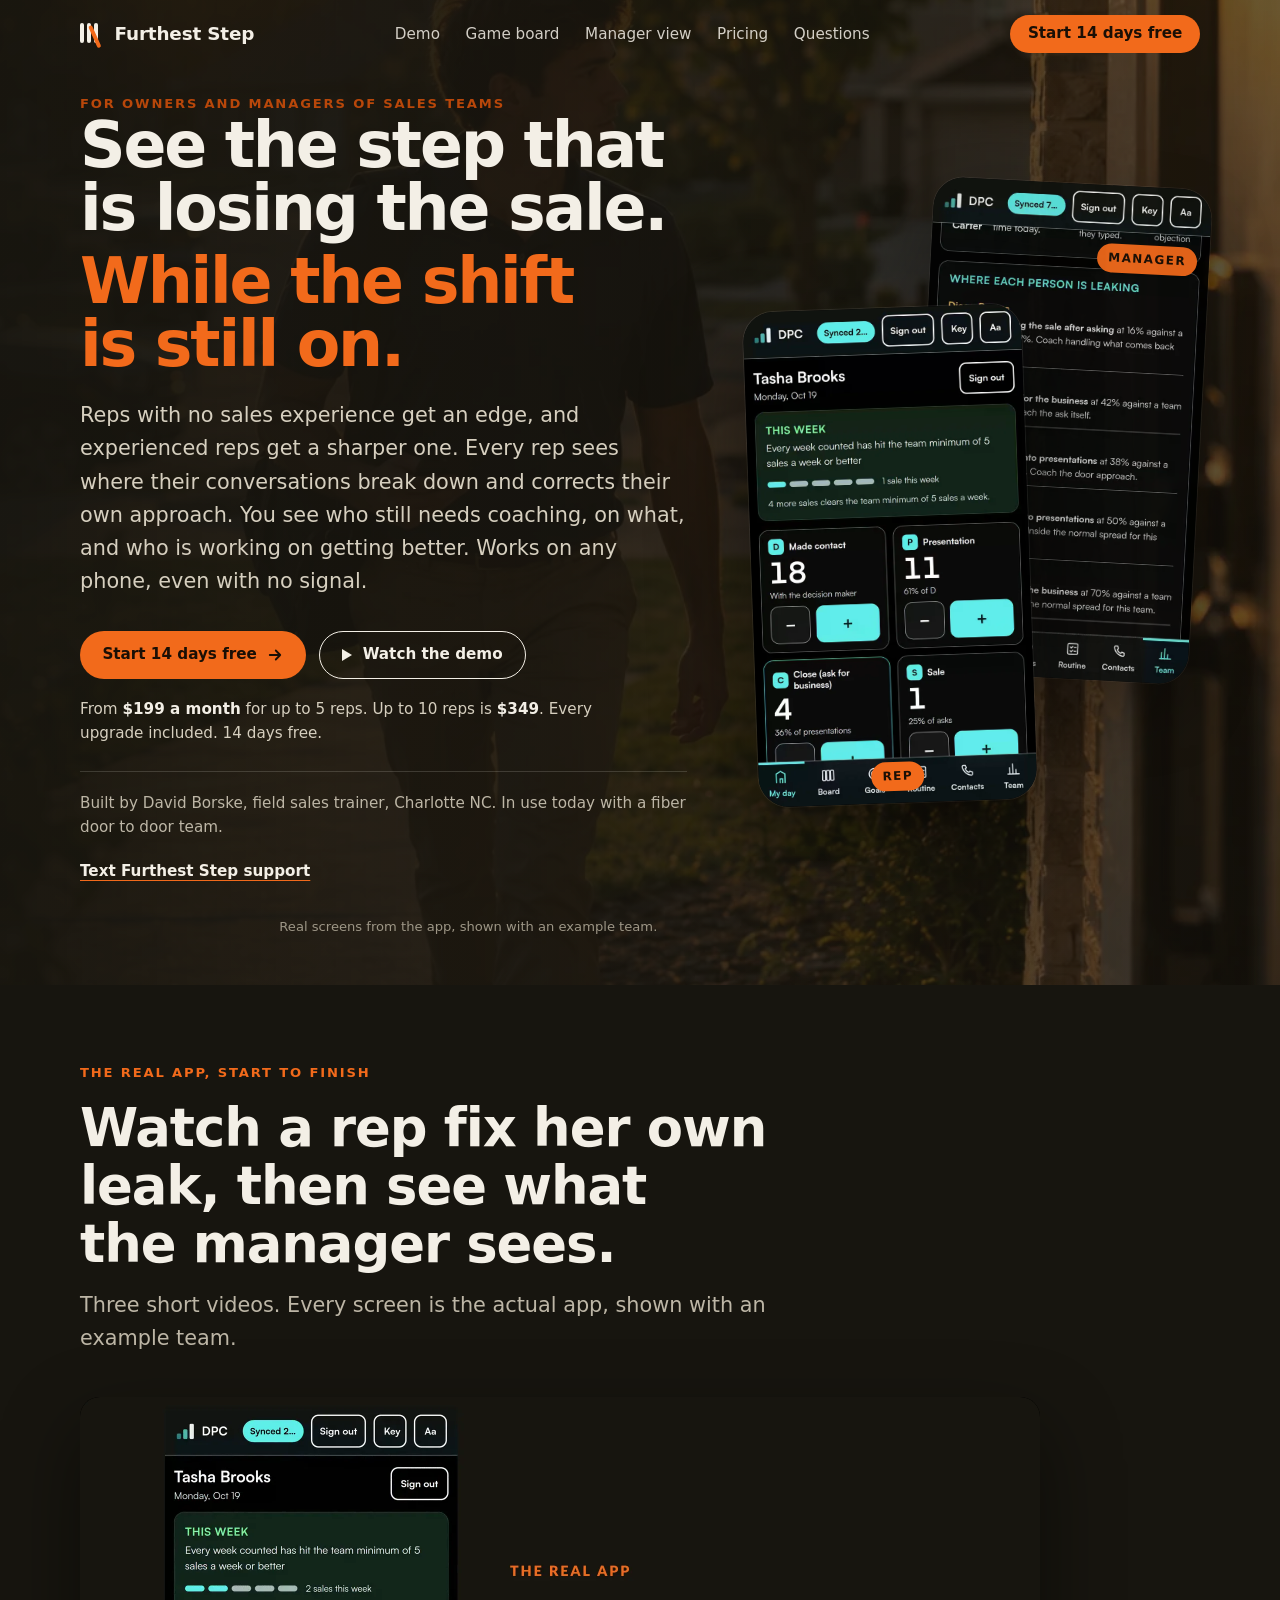
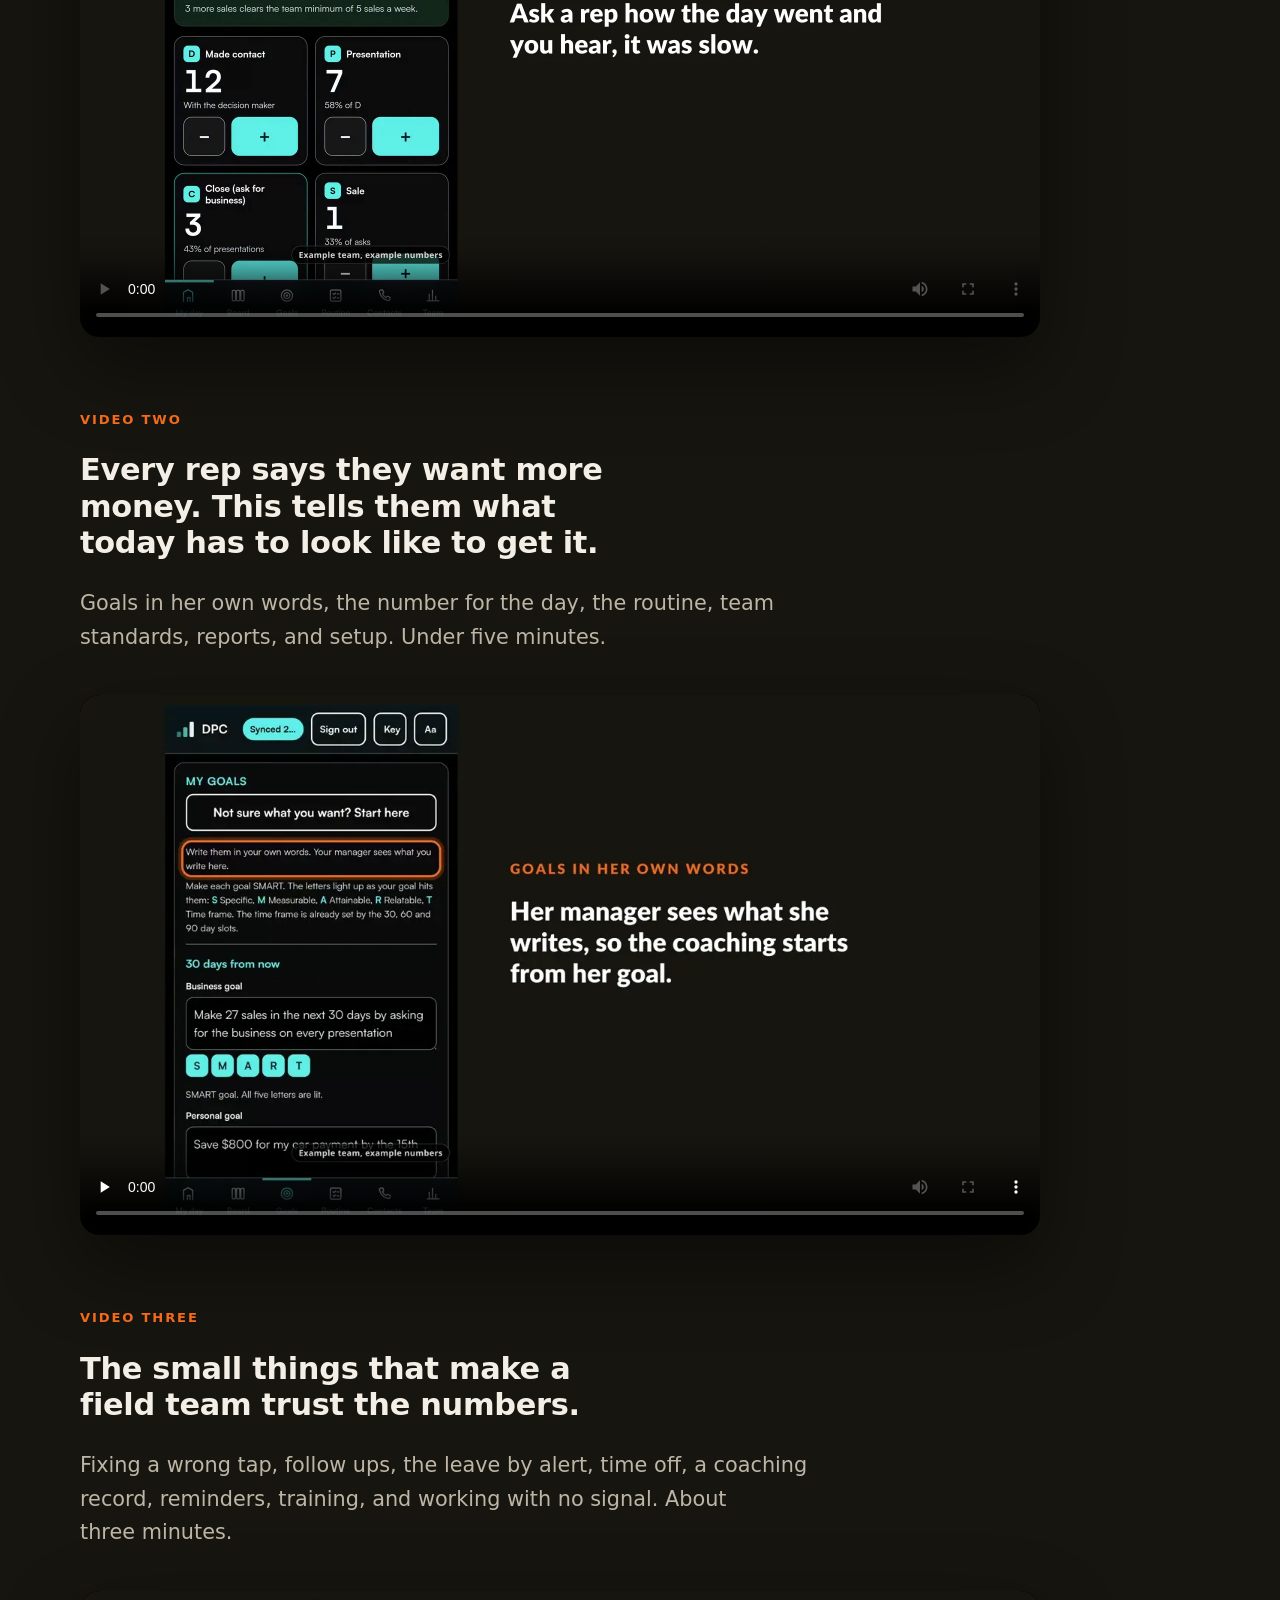
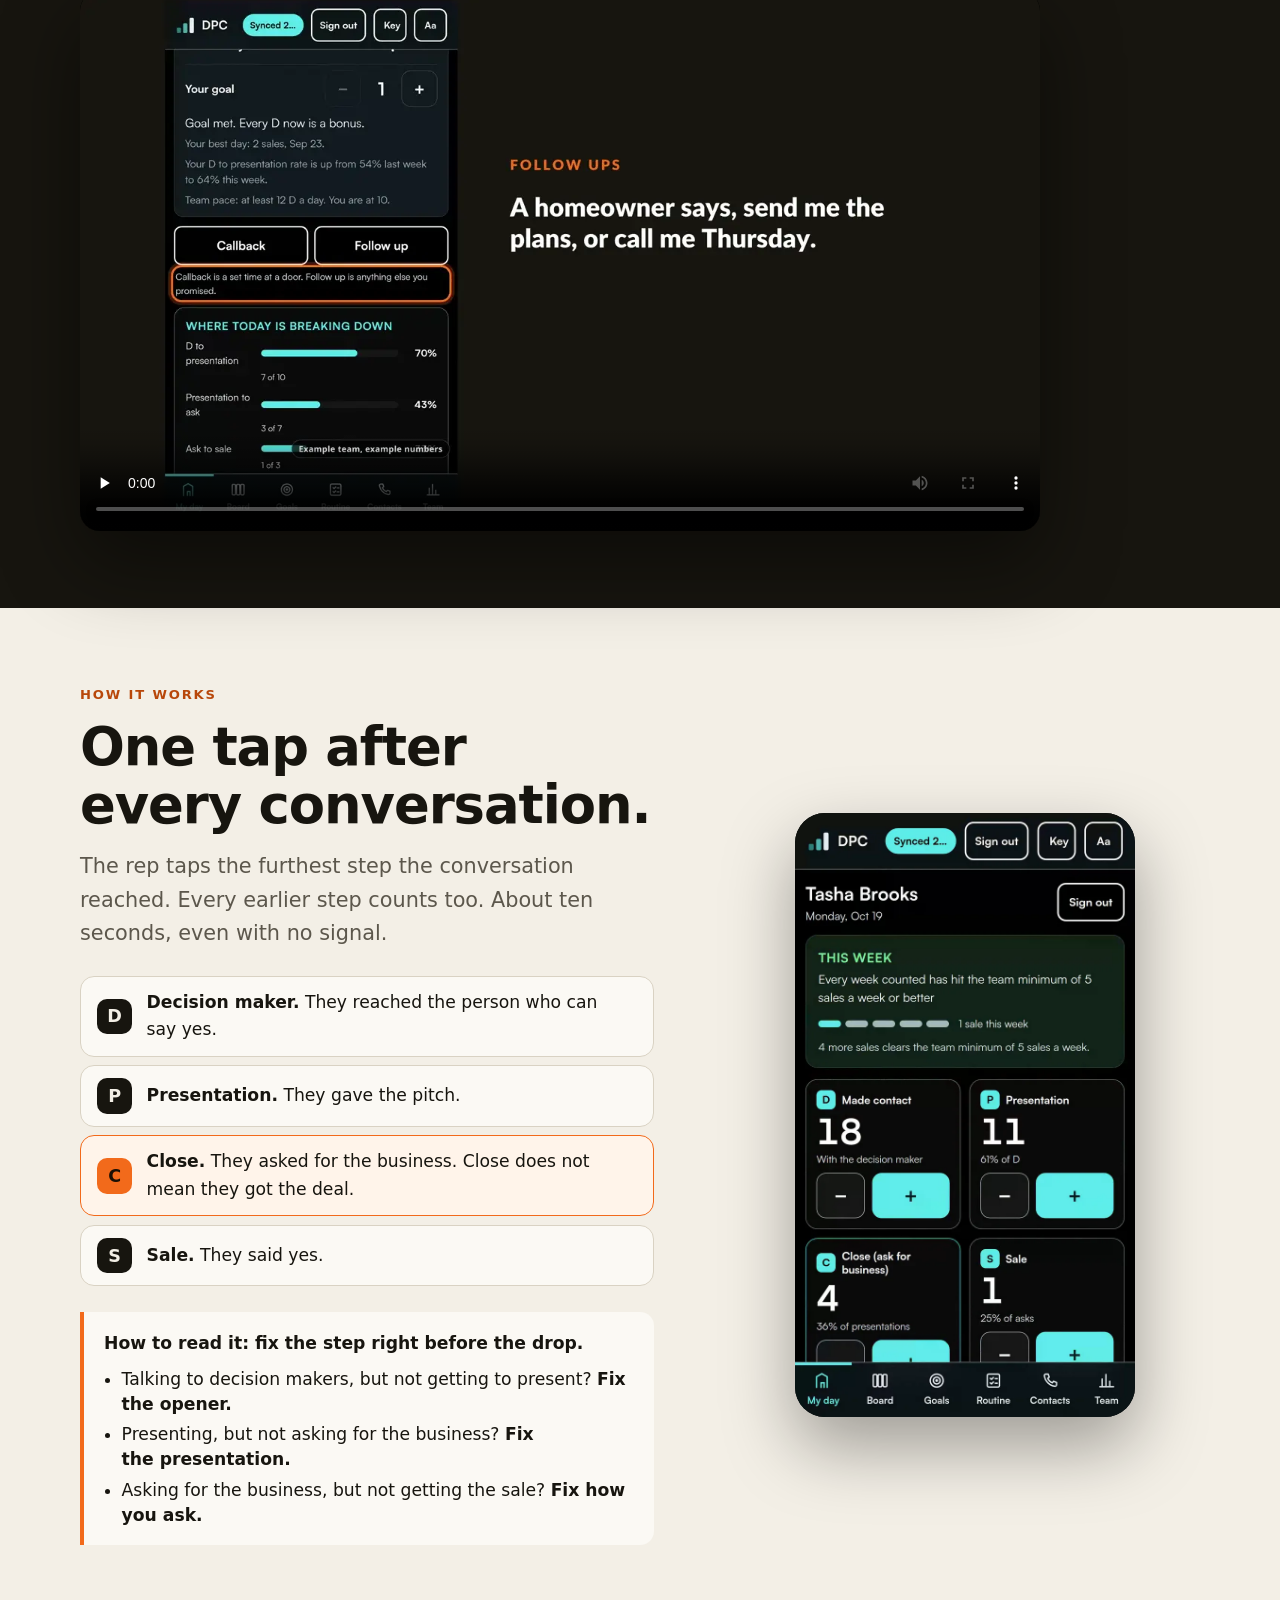
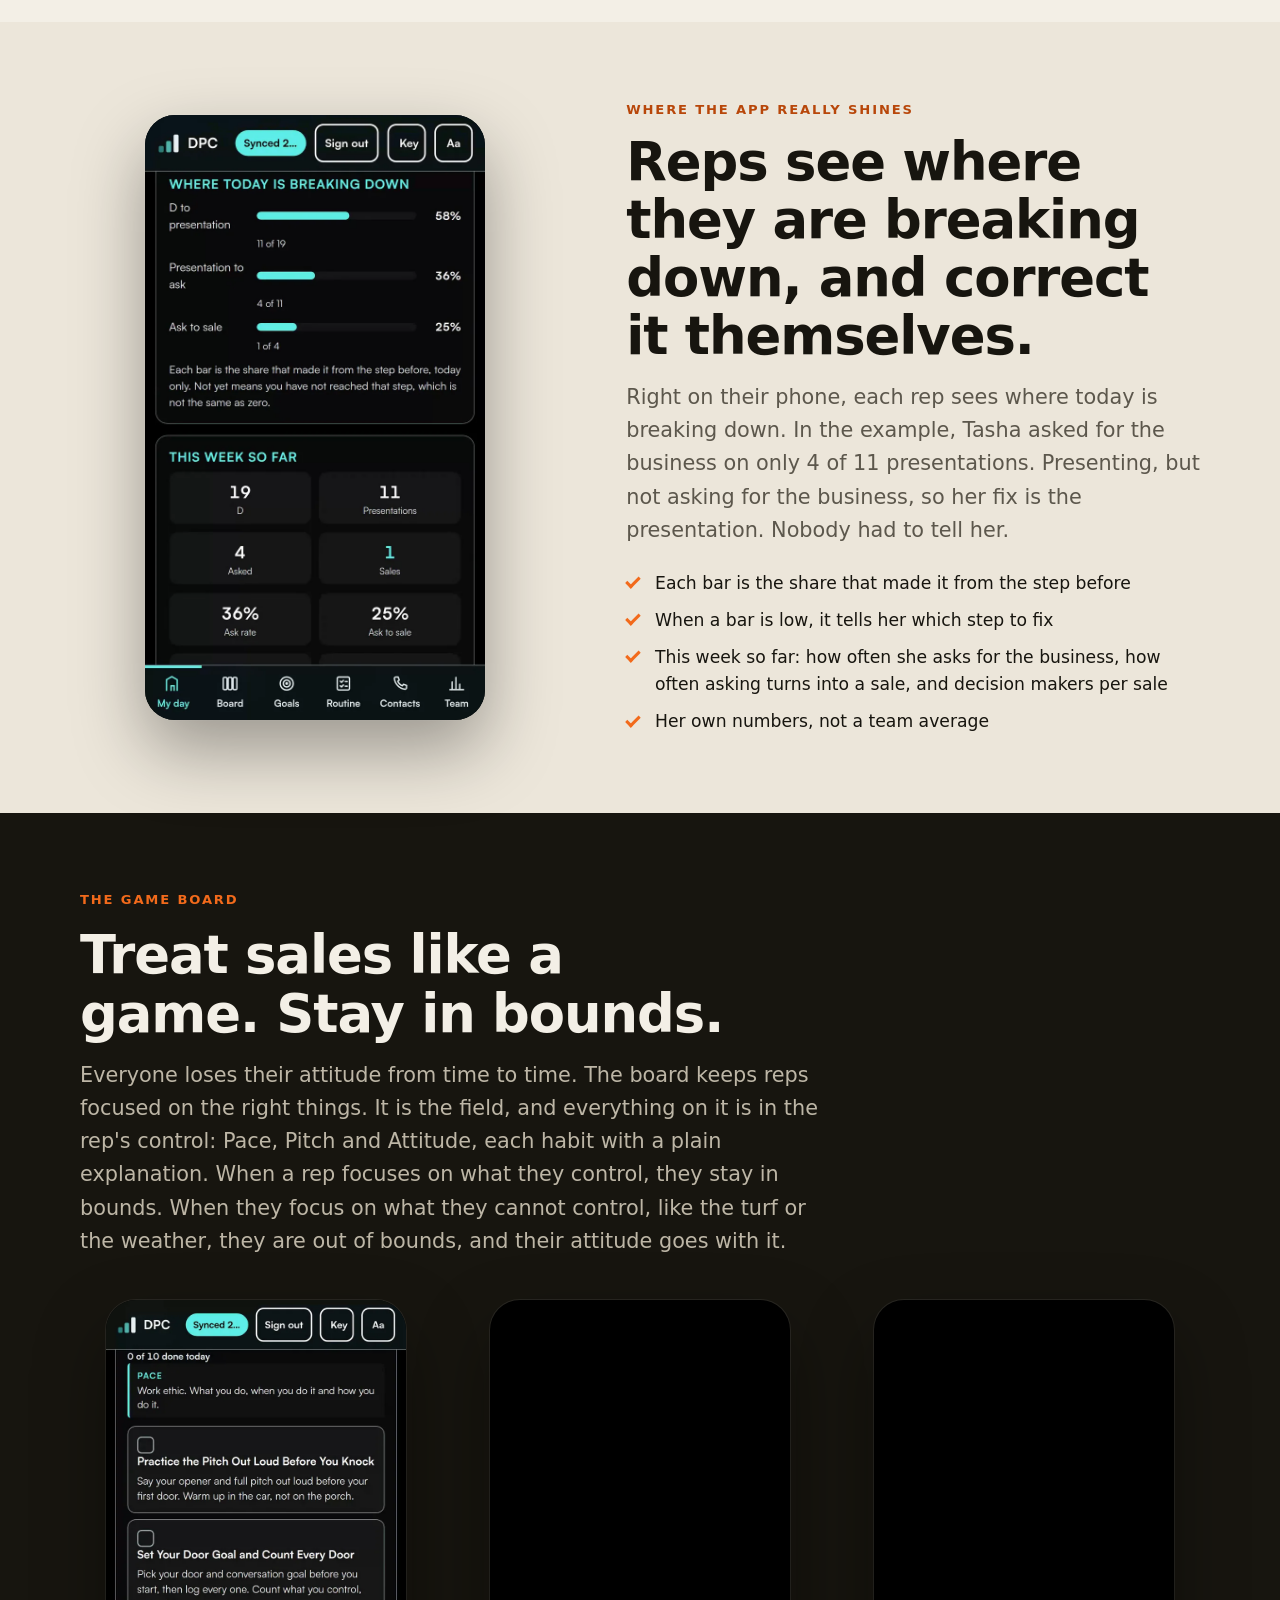
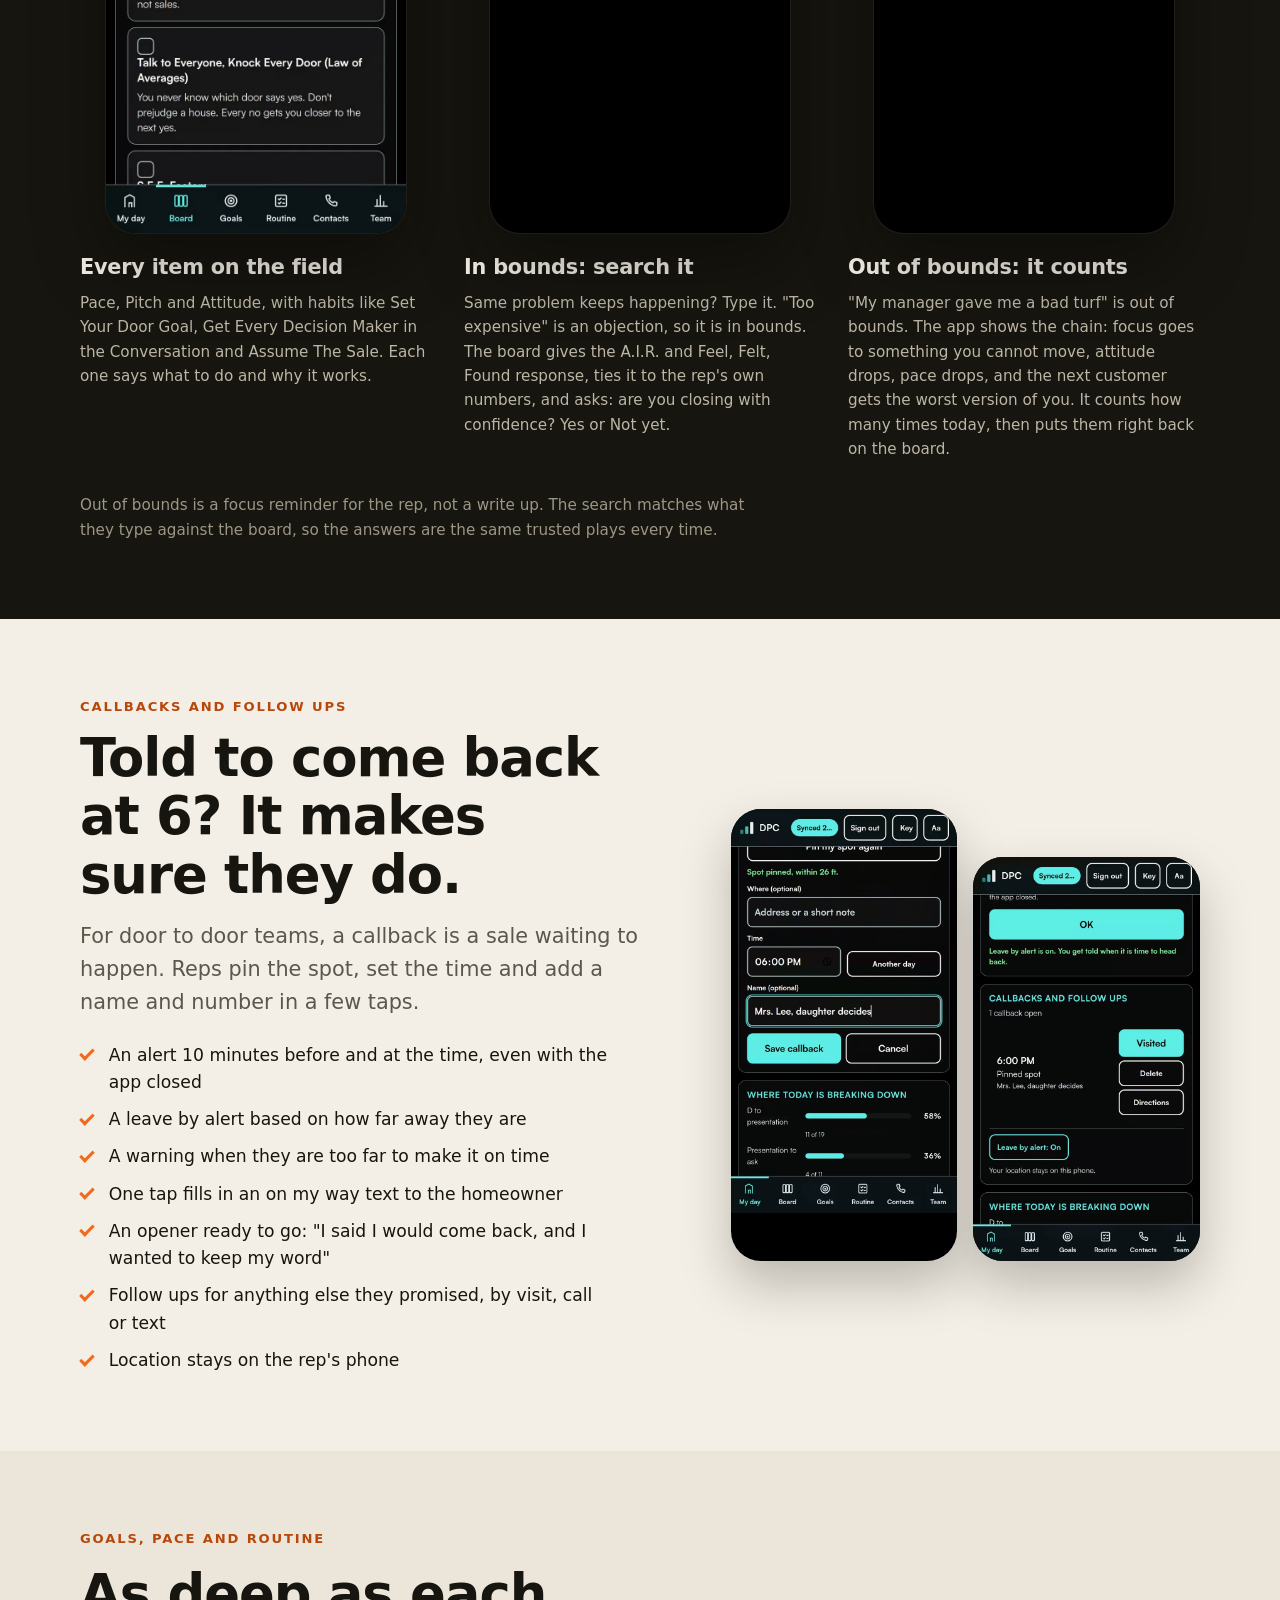
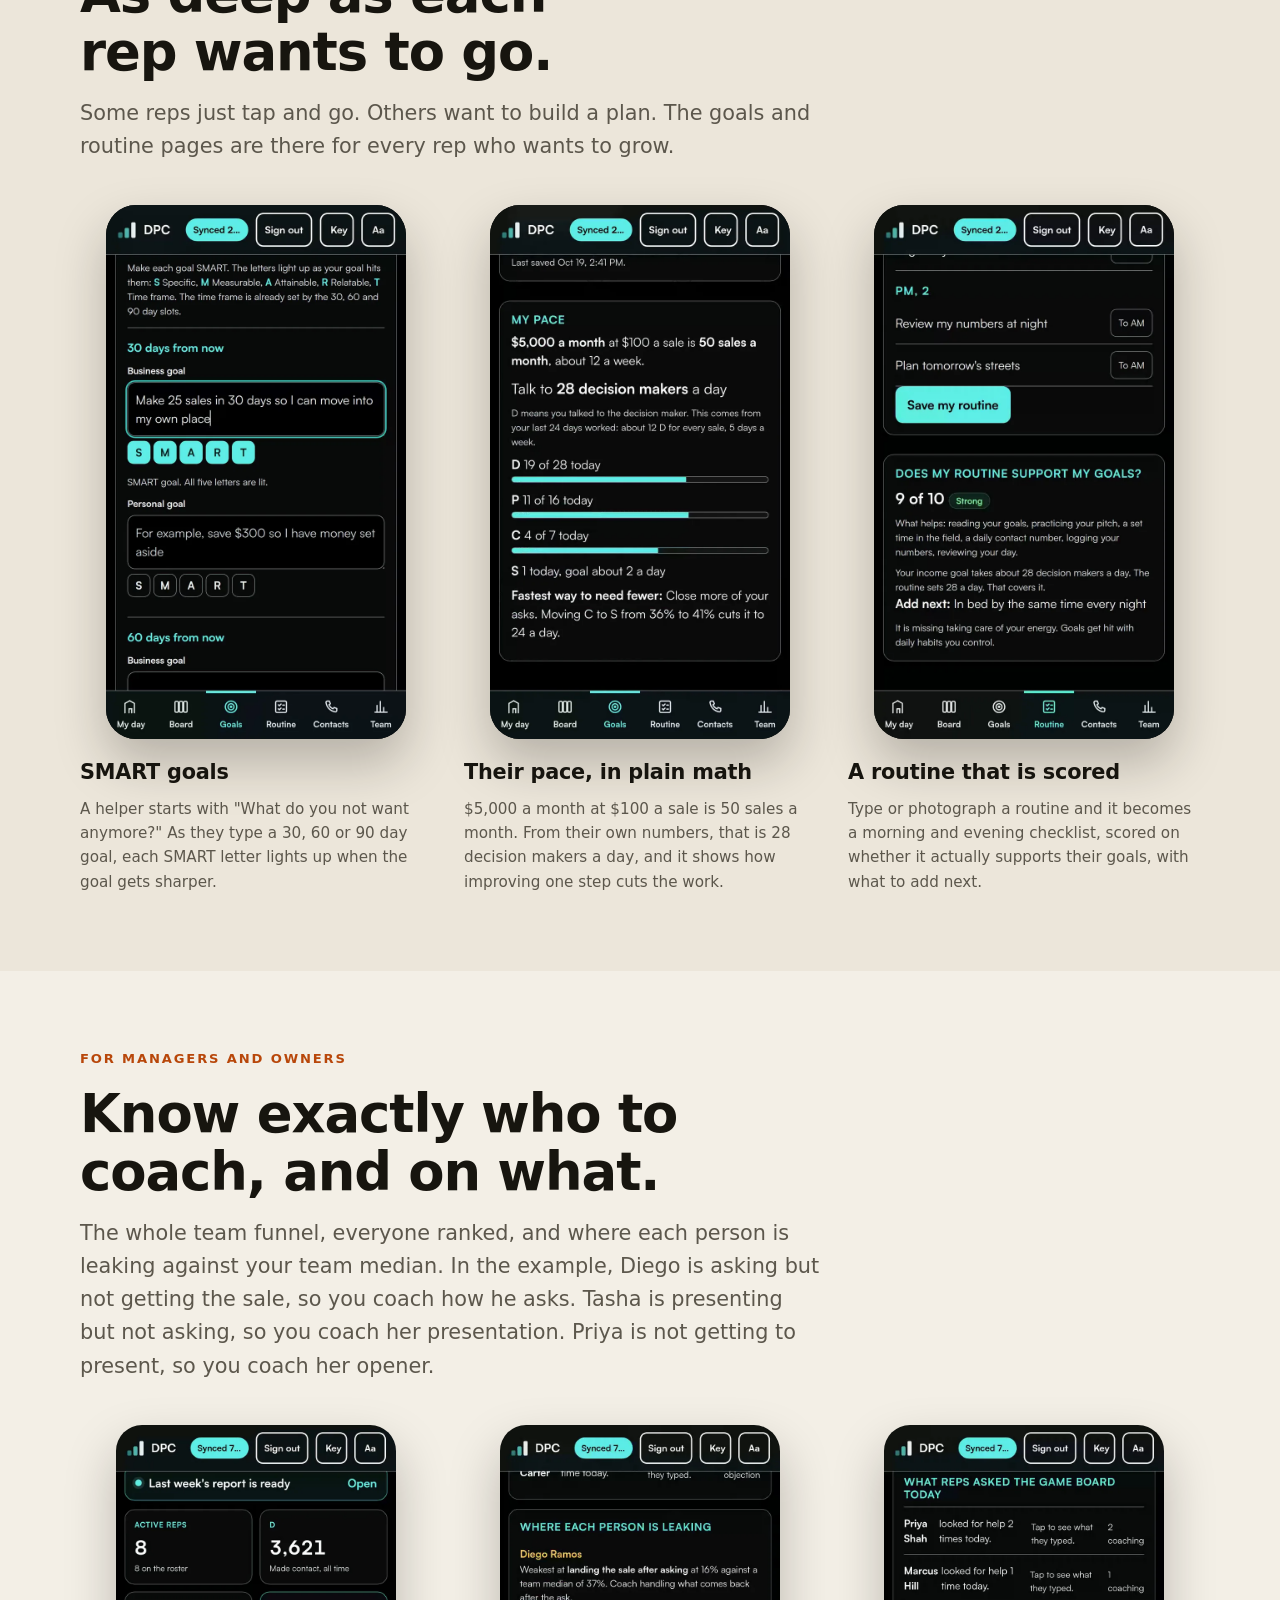
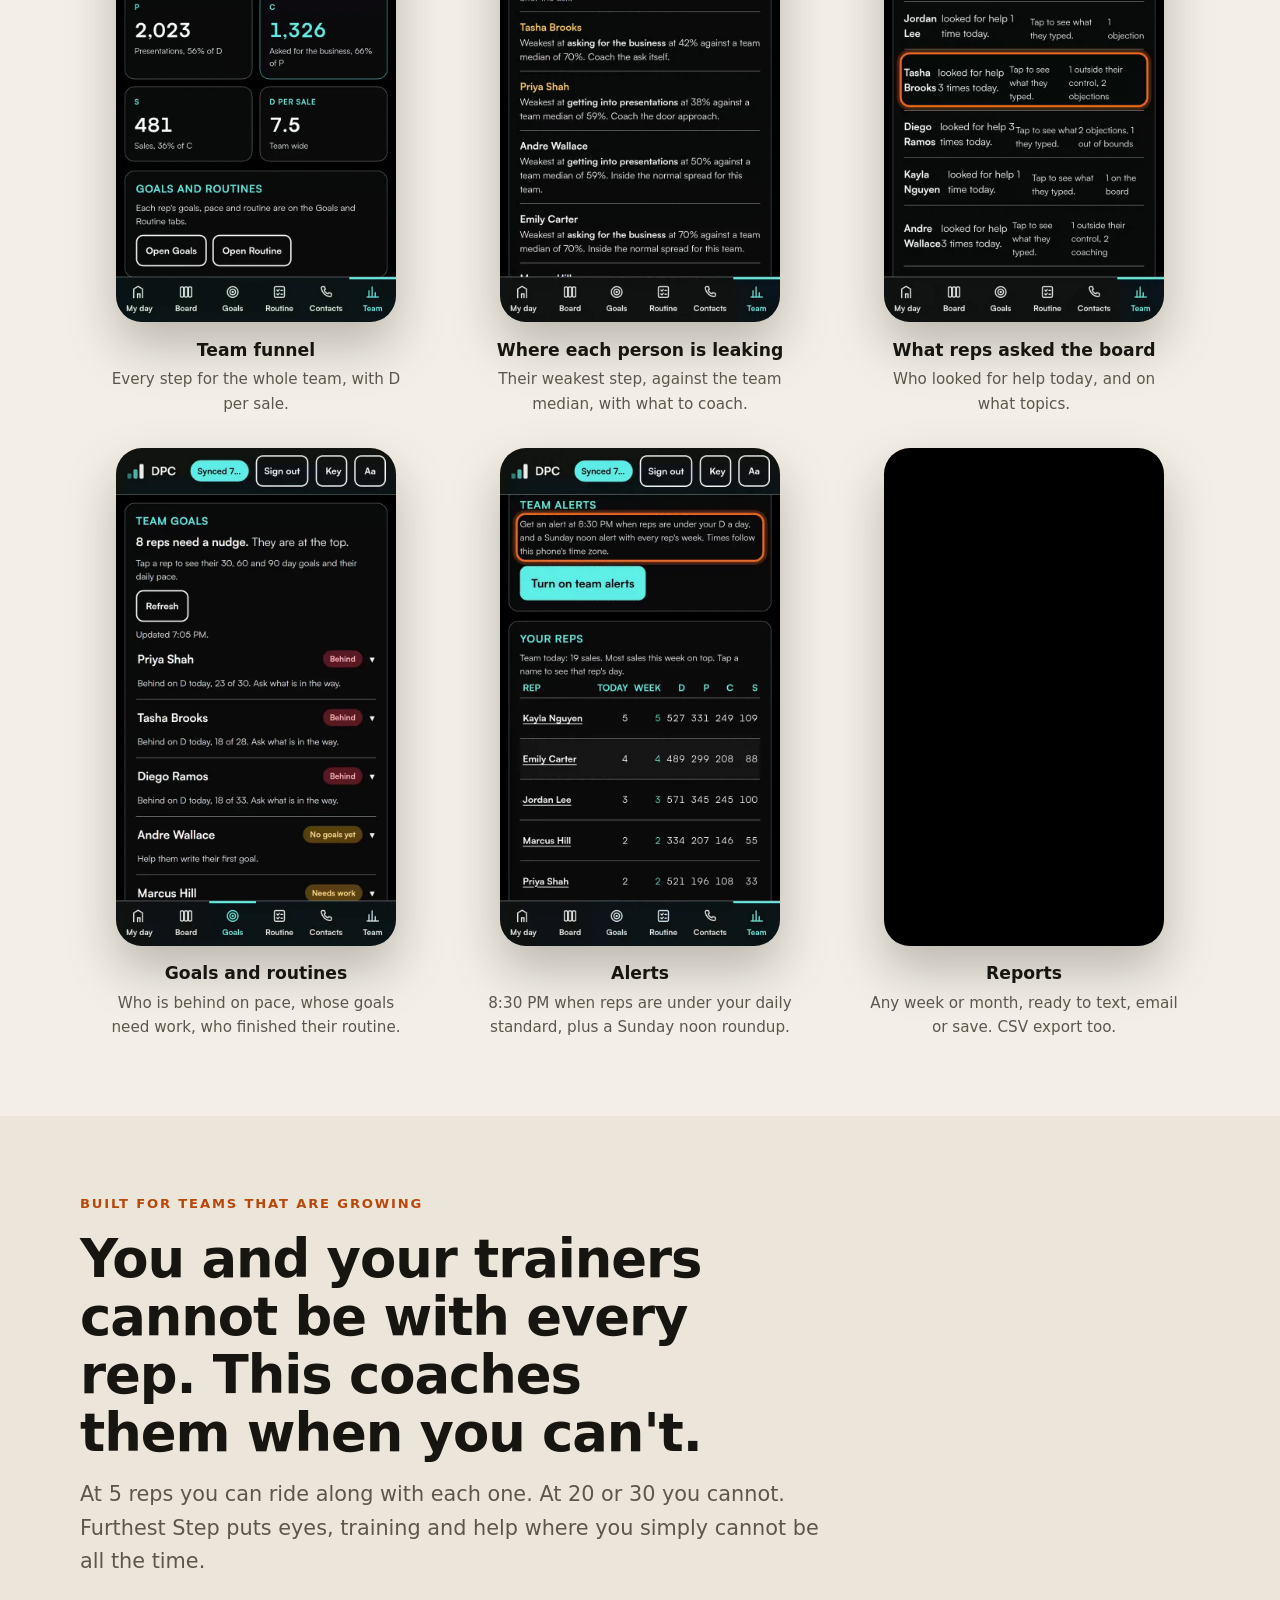
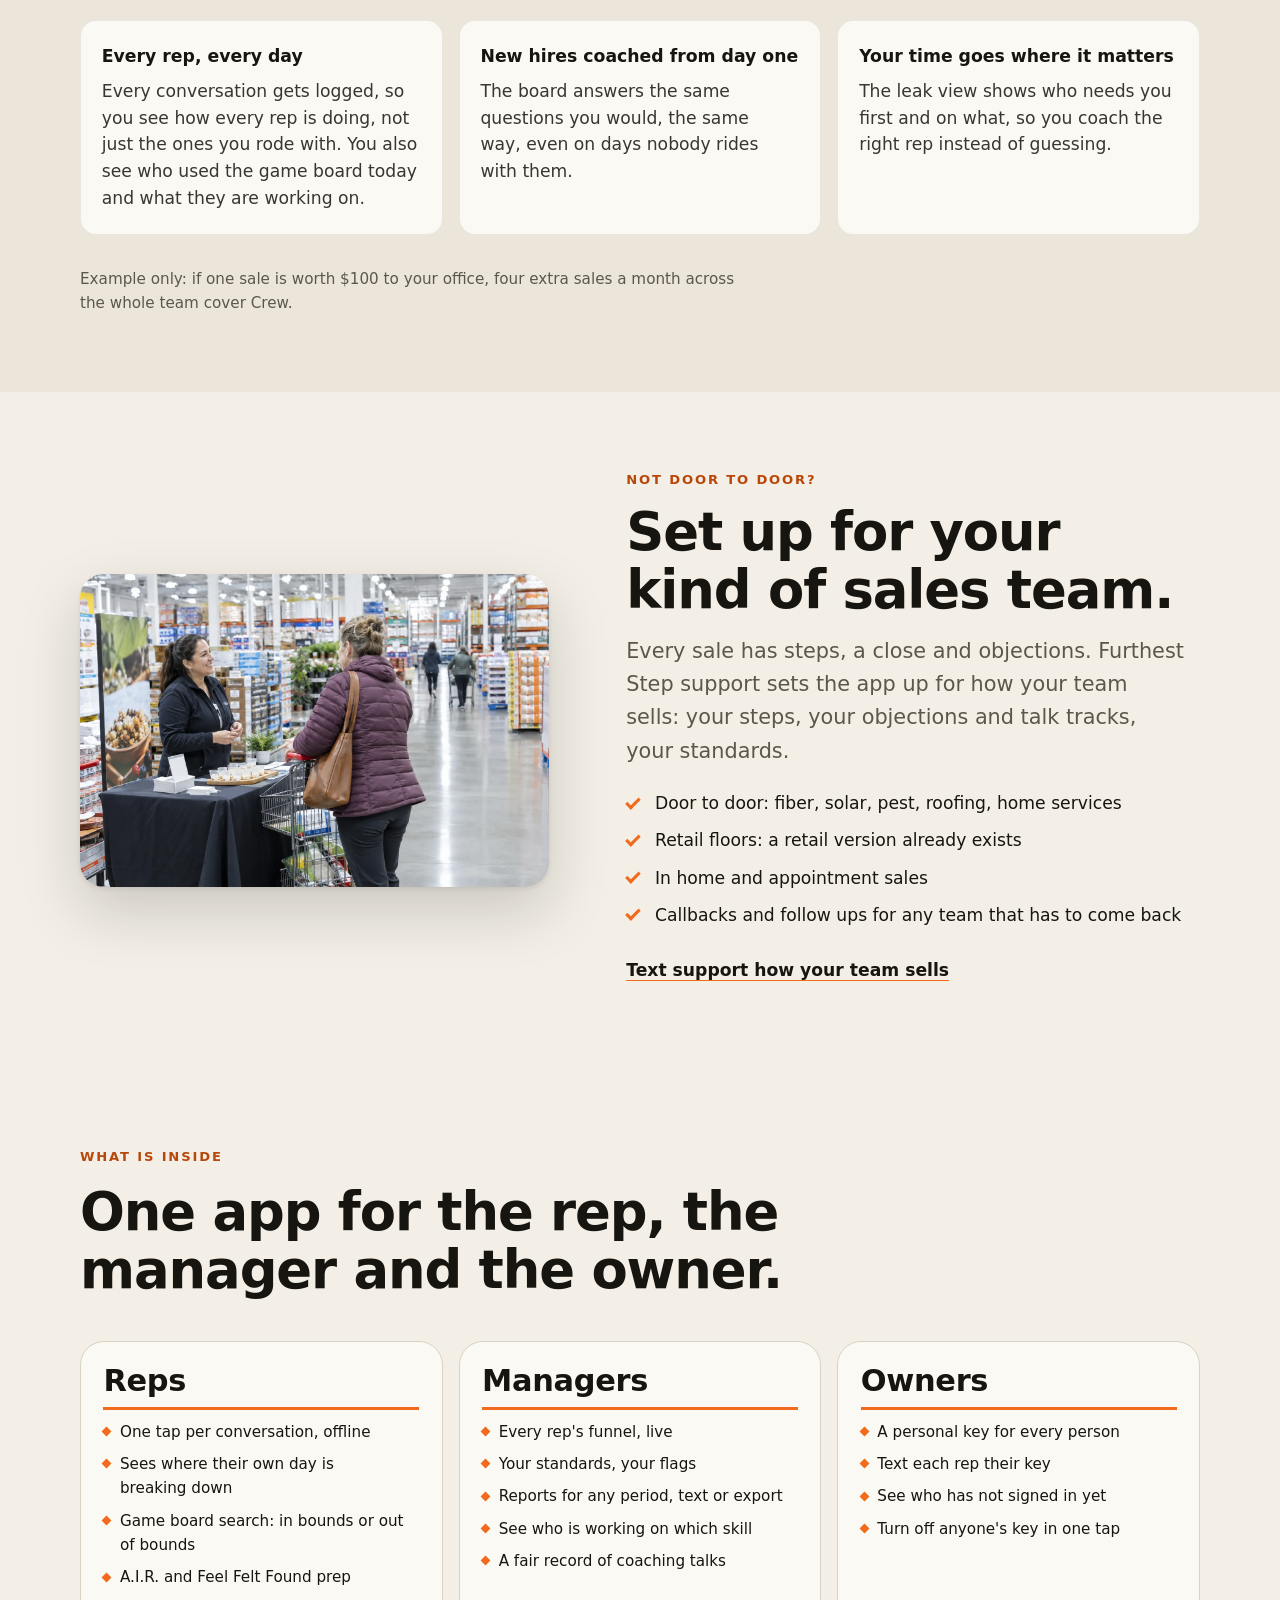
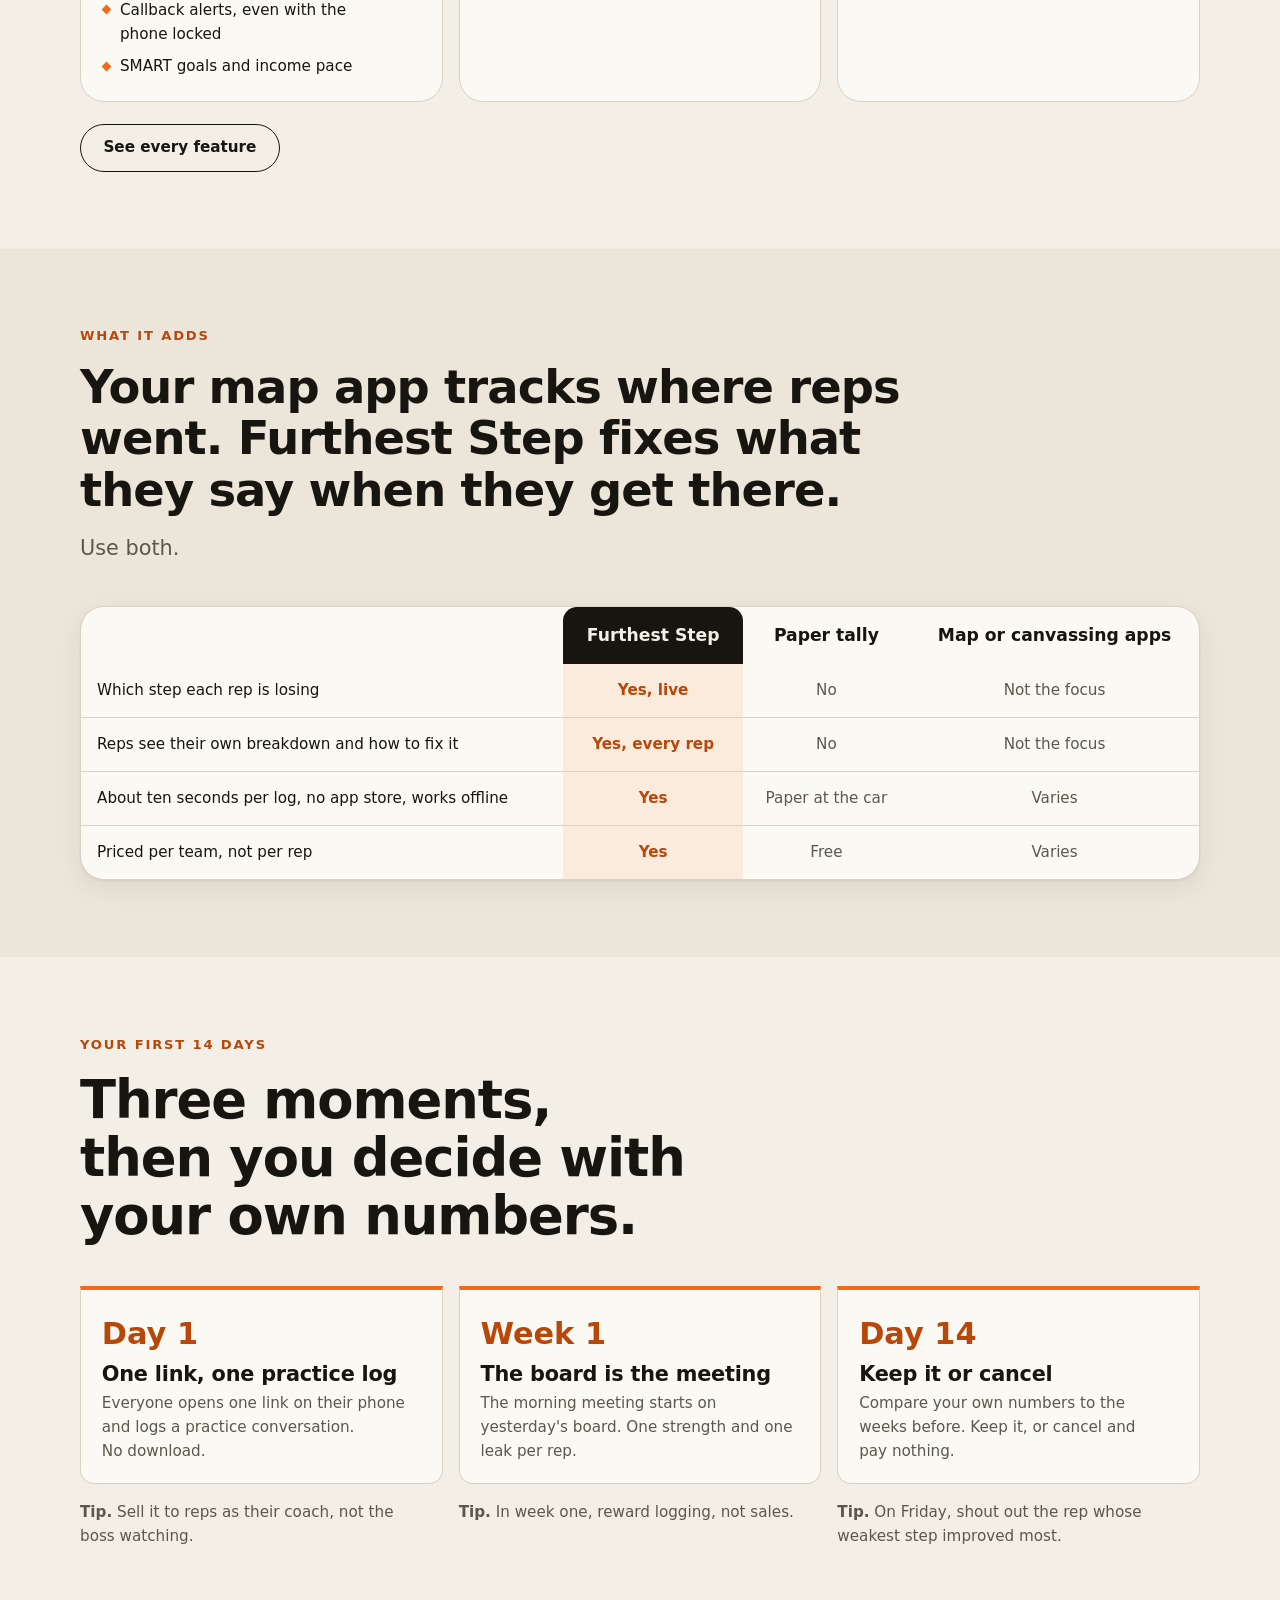
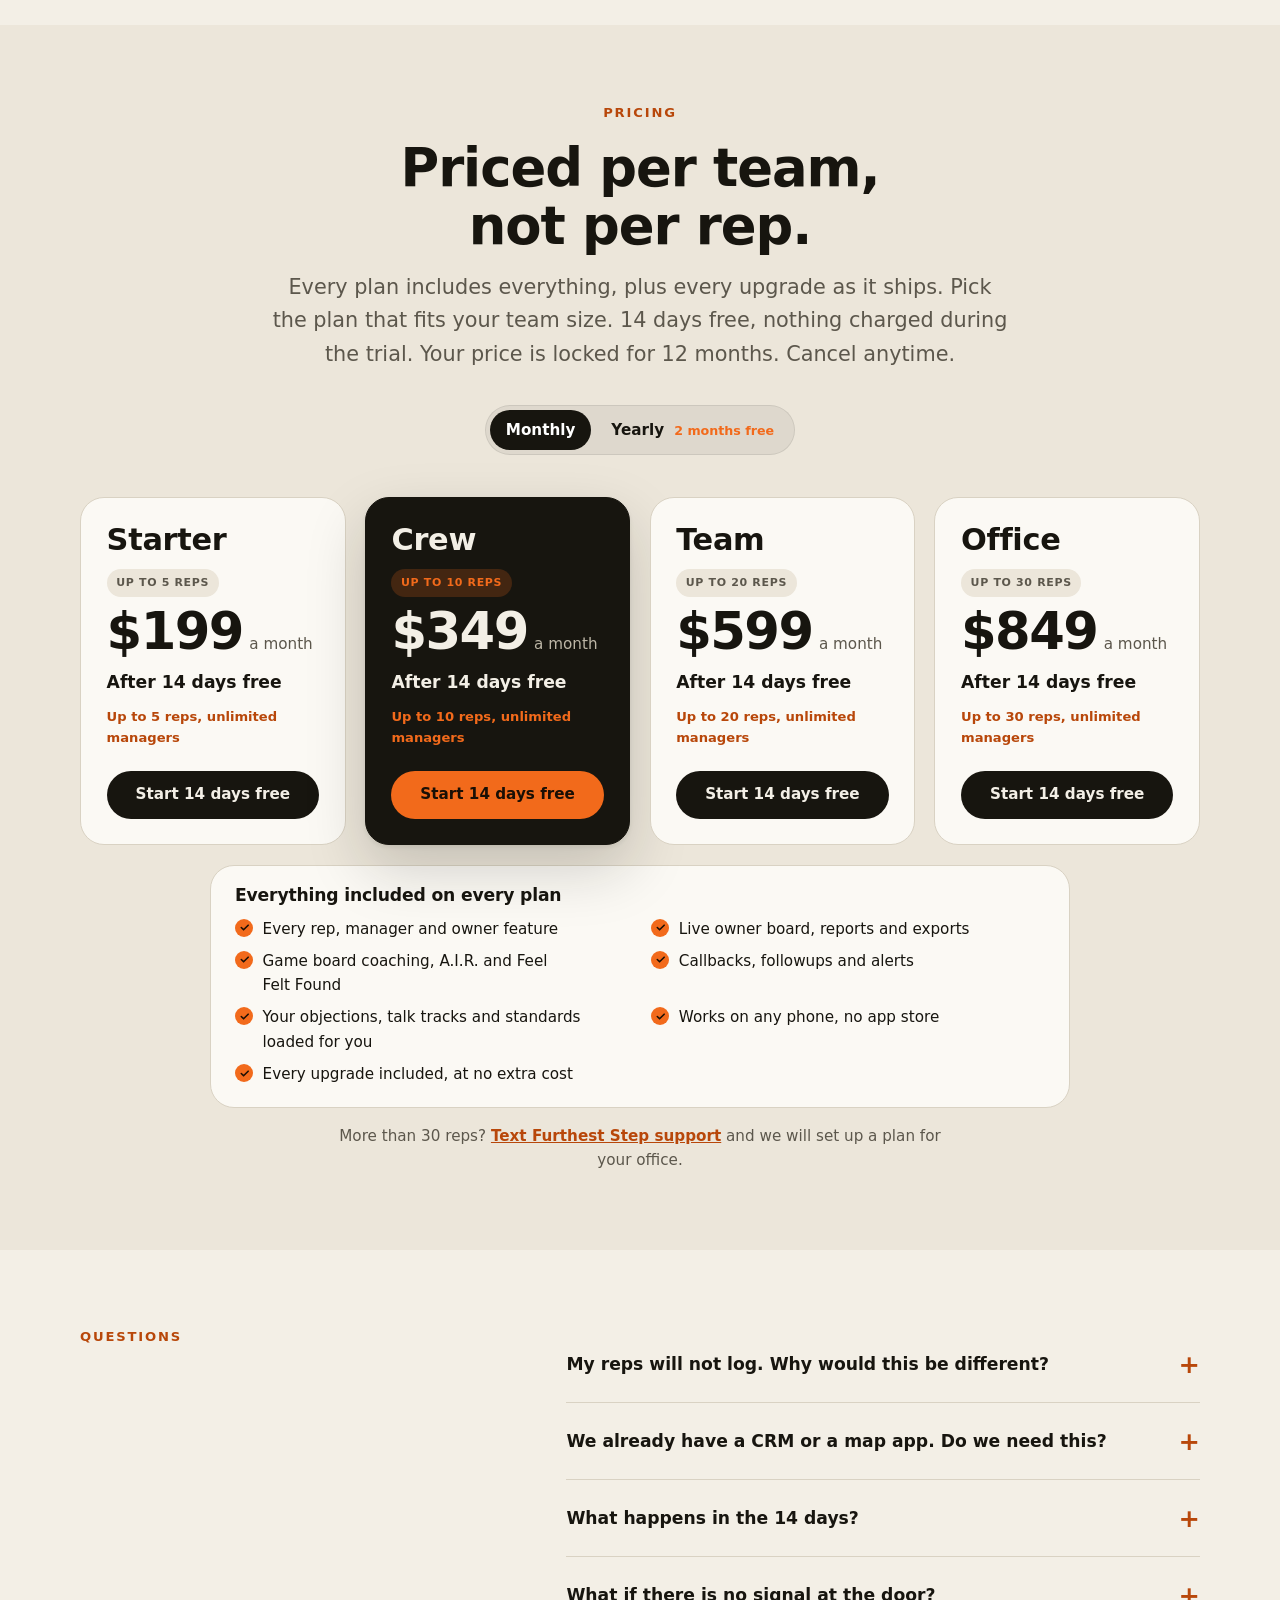
==== commit 4af795d1: "Purpose up front, attitude line, no door in D, on my way text" ====
--- a/index.html
+++ b/index.html
@@ -43,7 +43,7 @@
     <div>
       <p class="eyebrow">For owners and managers of sales teams</p>
       <h1>See the step that is losing the sale. <em>While the shift is still on.</em></h1>
-      <p class="lede">Every rep sees where their conversations break down and corrects their own approach. You see who still needs coaching, and on what. Works on any phone, even with no signal.</p>
+      <p class="lede">Reps with no sales experience get an edge, and experienced reps get a sharper one. Every rep sees where their conversations break down and corrects their own approach. You see who still needs coaching, on what, and who is working on getting better. Works on any phone, even with no signal.</p>
       <div class="hero-ctas">
         <button class="btn btn-primary" type="button" data-start data-track="hero_start">Start 14 days free
           <svg viewBox="0 0 24 24" fill="none" stroke="currentColor" stroke-width="2.4" stroke-linecap="round" stroke-linejoin="round" aria-hidden="true"><path d="M5 12h14M13 6l6 6-6 6"/></svg></button>
@@ -131,7 +131,7 @@
       <ul class="ticks">
         <li>Each bar is the share that made it from the step before</li>
         <li>When a bar is low, it tells her which step to fix</li>
-        <li>This week so far: how often she asks for the business, how often asking turns into a sale, and doors per sale</li>
+        <li>This week so far: how often she asks for the business, how often asking turns into a sale, and decision makers per sale</li>
         <li>Her own numbers, not a team average</li>
       </ul>
     </div>
@@ -144,7 +144,7 @@
     <div class="sec-head">
       <p class="eyebrow">The game board</p>
       <h2>Treat sales like a game. Stay in bounds.</h2>
-      <p class="lede">The board is the field. Everything on it is in the rep's control: Pace, Pitch and Attitude, each habit with a plain explanation. When a rep focuses on what they control, they stay in bounds. When they focus on what they cannot control, like the turf or the weather, they are out of bounds, and their attitude goes with it.</p>
+      <p class="lede">Everyone loses their attitude from time to time. The board keeps reps focused on the right things. It is the field, and everything on it is in the rep's control: Pace, Pitch and Attitude, each habit with a plain explanation. When a rep focuses on what they control, they stay in bounds. When they focus on what they cannot control, like the turf or the weather, they are out of bounds, and their attitude goes with it.</p>
     </div>
     <div class="board3">
       <article class="bcard">
@@ -160,7 +160,7 @@
       <article class="bcard">
         <figure class="shot"><img src="./assets/app/rep_oob.webp" alt="Out of bounds result: That call was not yours, with the chain focus goes, attitude drops, pace drops, and a counter of 1 thing outside your control today" width="720" height="1280" decoding="async"></figure>
         <h3>Out of bounds: it counts</h3>
-        <p>"My manager gave me a bad turf" is out of bounds. The app shows the chain: focus goes to something you cannot move, attitude drops, pace drops, and the door that does open gets the worst version of you. It counts how many times today, then puts them right back on the board.</p>
+        <p>"My manager gave me a bad turf" is out of bounds. The app shows the chain: focus goes to something you cannot move, attitude drops, pace drops, and the next customer gets the worst version of you. It counts how many times today, then puts them right back on the board.</p>
       </article>
     </div>
     <p class="fine-note">Out of bounds is a focus reminder for the rep, not a write up. The search matches what they type against the board, so the answers are the same trusted plays every time.</p>
@@ -173,11 +173,12 @@
     <div class="split-txt">
       <p class="eyebrow">Callbacks and follow ups</p>
       <h2>Told to come back at 6? It makes sure they do.</h2>
-      <p class="lede">For door to door teams, a callback is a sale waiting to happen. Reps pin the door, set the time and add a name in a few taps.</p>
+      <p class="lede">For door to door teams, a callback is a sale waiting to happen. Reps pin the spot, set the time and add a name and number in a few taps.</p>
       <ul class="ticks">
         <li>An alert 10 minutes before and at the time, even with the app closed</li>
         <li>A leave by alert based on how far away they are</li>
         <li>A warning when they are too far to make it on time</li>
+        <li>One tap fills in an on my way text to the homeowner</li>
         <li>An opener ready to go: "I said I would come back, and I wanted to keep my word"</li>
         <li>Follow ups for anything else they promised, by visit, call or text</li>
         <li>Location stays on the rep's phone</li>
@@ -242,11 +243,11 @@
   <div class="wrap">
     <div class="sec-head">
       <p class="eyebrow">Built for teams that are growing</p>
-      <h2>You and your trainers cannot be at every door. This puts coaching there anyway.</h2>
+      <h2>You and your trainers cannot be with every rep. This coaches them when you can't.</h2>
       <p class="lede">At 5 reps you can ride along with each one. At 20 or 30 you cannot. Furthest Step puts eyes, training and help where you simply cannot be all the time.</p>
     </div>
     <div class="scale-grid">
-      <div class="scale-card"><b>Every rep, every day</b><p>Every conversation gets logged, so you see how every rep is doing, not just the ones you rode with.</p></div>
+      <div class="scale-card"><b>Every rep, every day</b><p>Every conversation gets logged, so you see how every rep is doing, not just the ones you rode with. You also see who used the game board today and what they are working on.</p></div>
       <div class="scale-card"><b>New hires coached from day one</b><p>The board answers the same questions you would, the same way, even on days nobody rides with them.</p></div>
       <div class="scale-card"><b>Your time goes where it matters</b><p>The leak view shows who needs you first and on what, so you coach the right rep instead of guessing.</p></div>
     </div>
@@ -486,6 +487,6 @@
 </div>
 
 <script src="./config.js?v=33"></script>
-<script src="./app.js?v=33"></script>
+<script src="./app.js?v=34"></script>
 </body>
 </html>
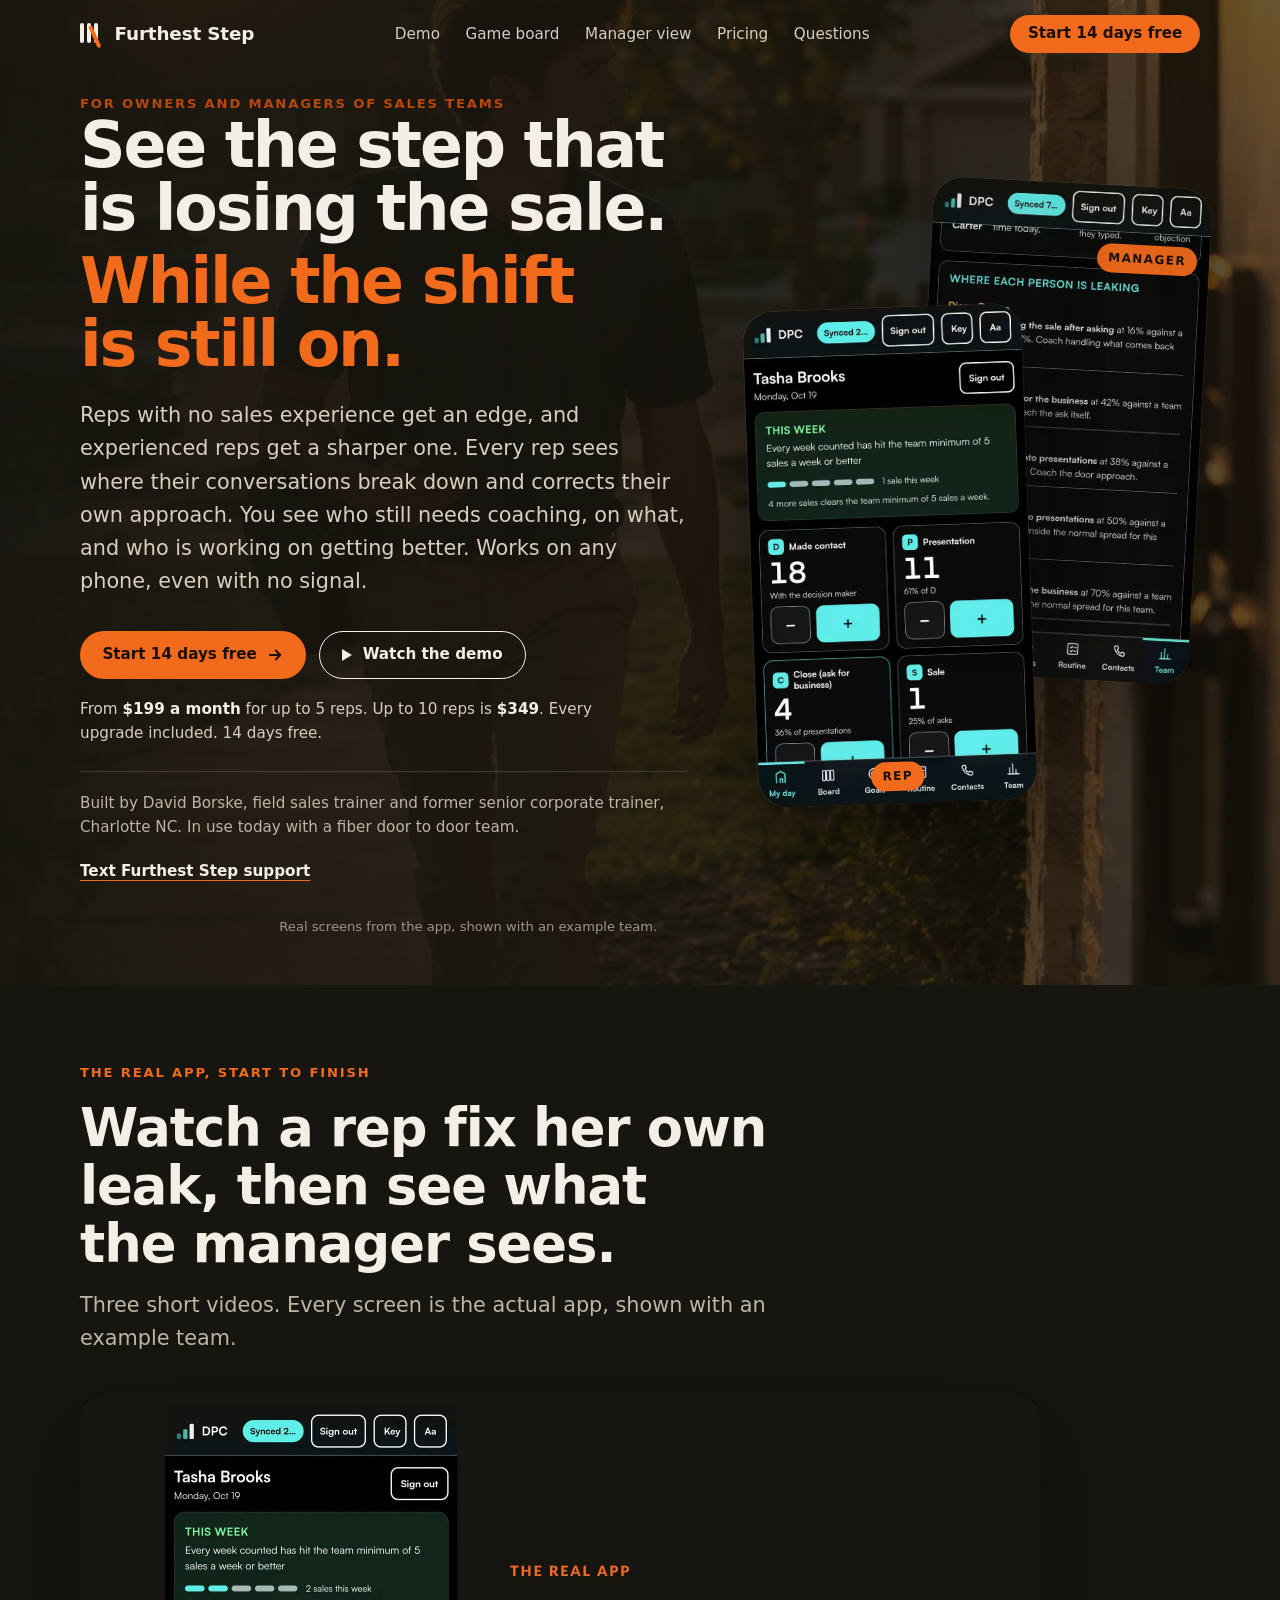
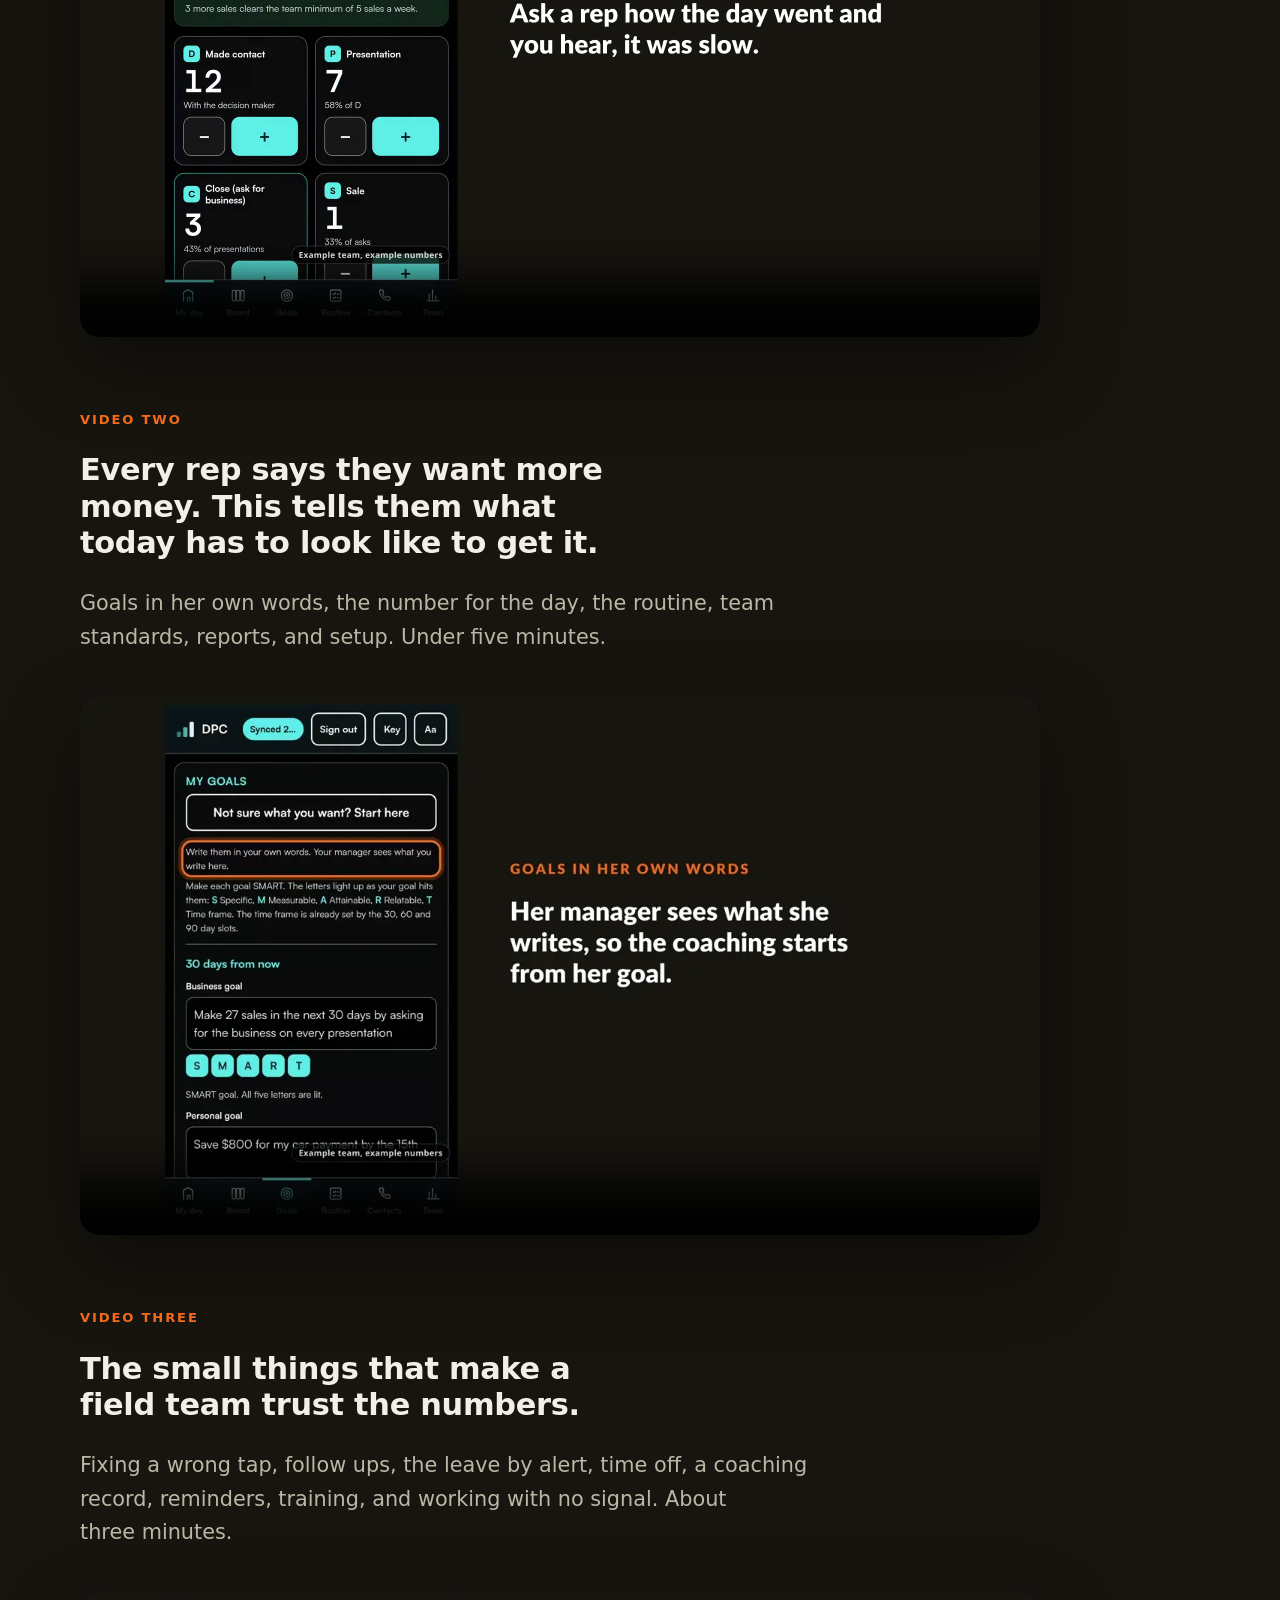
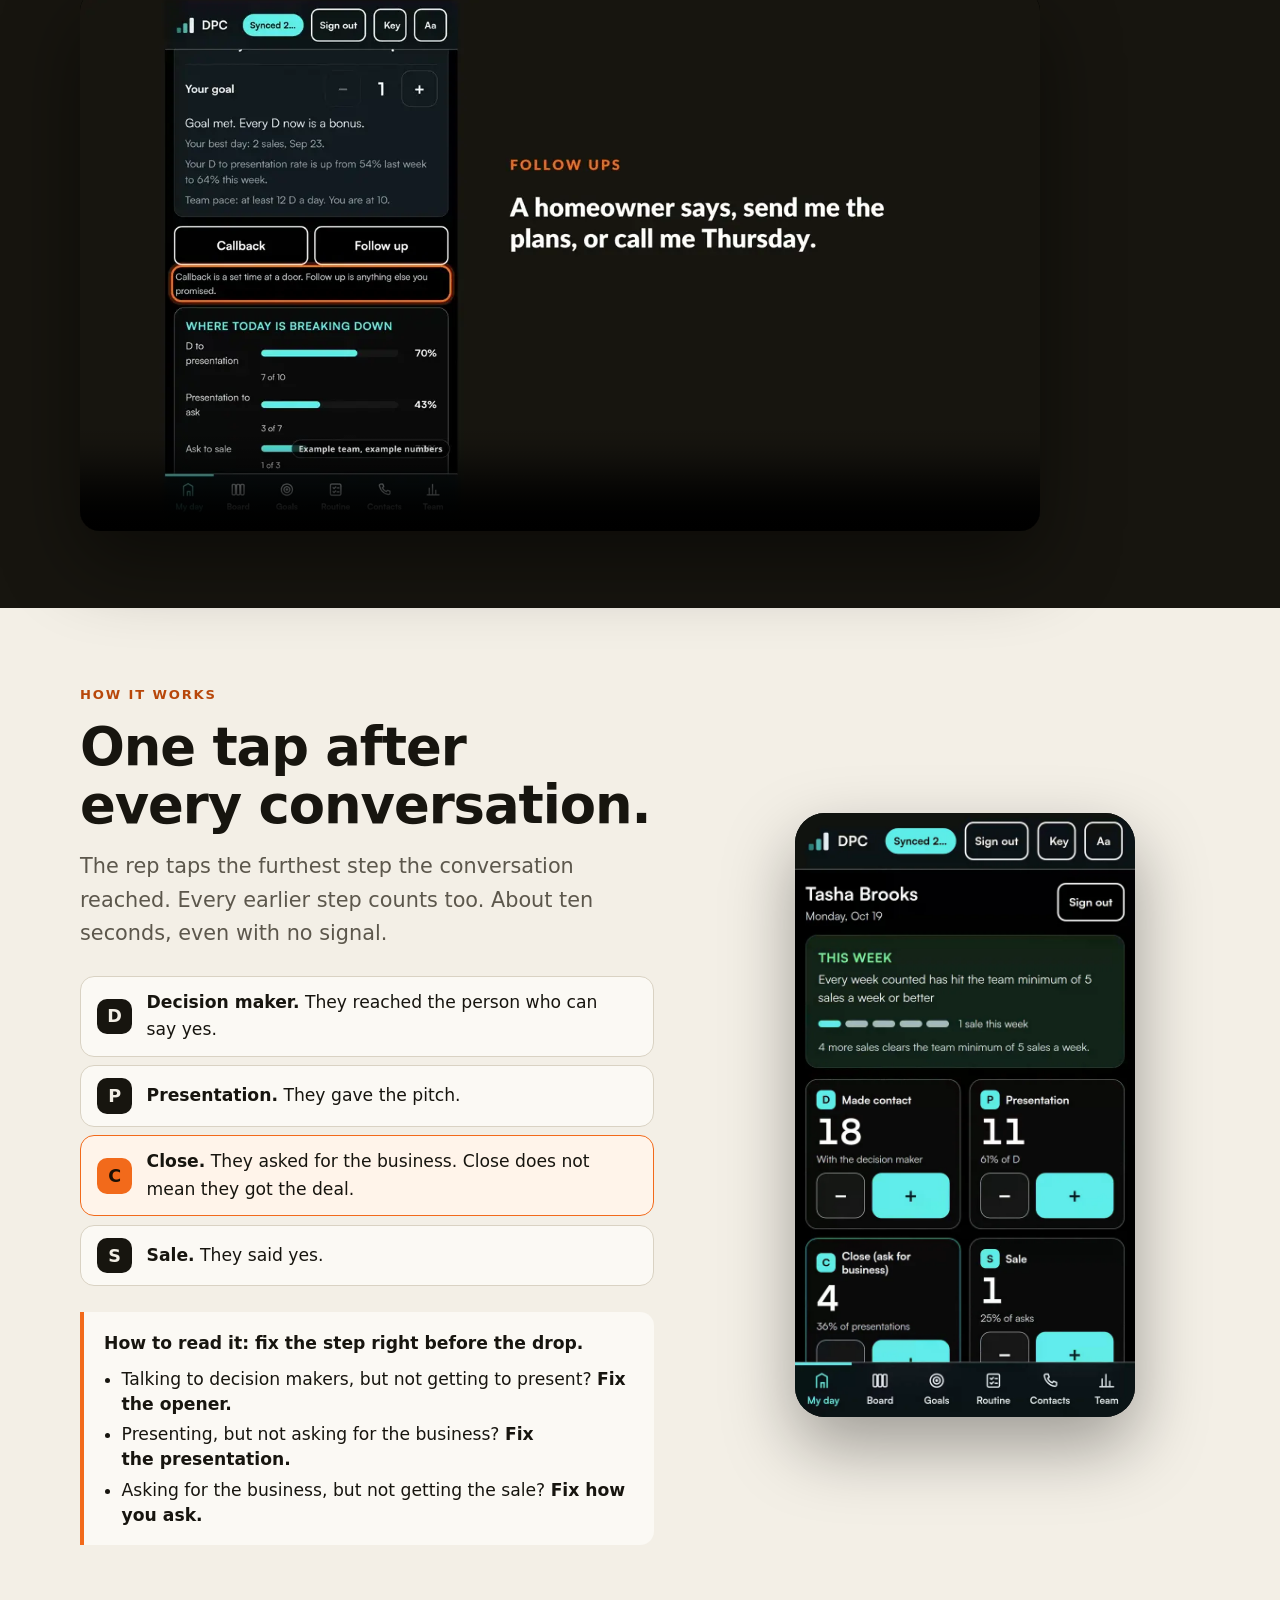
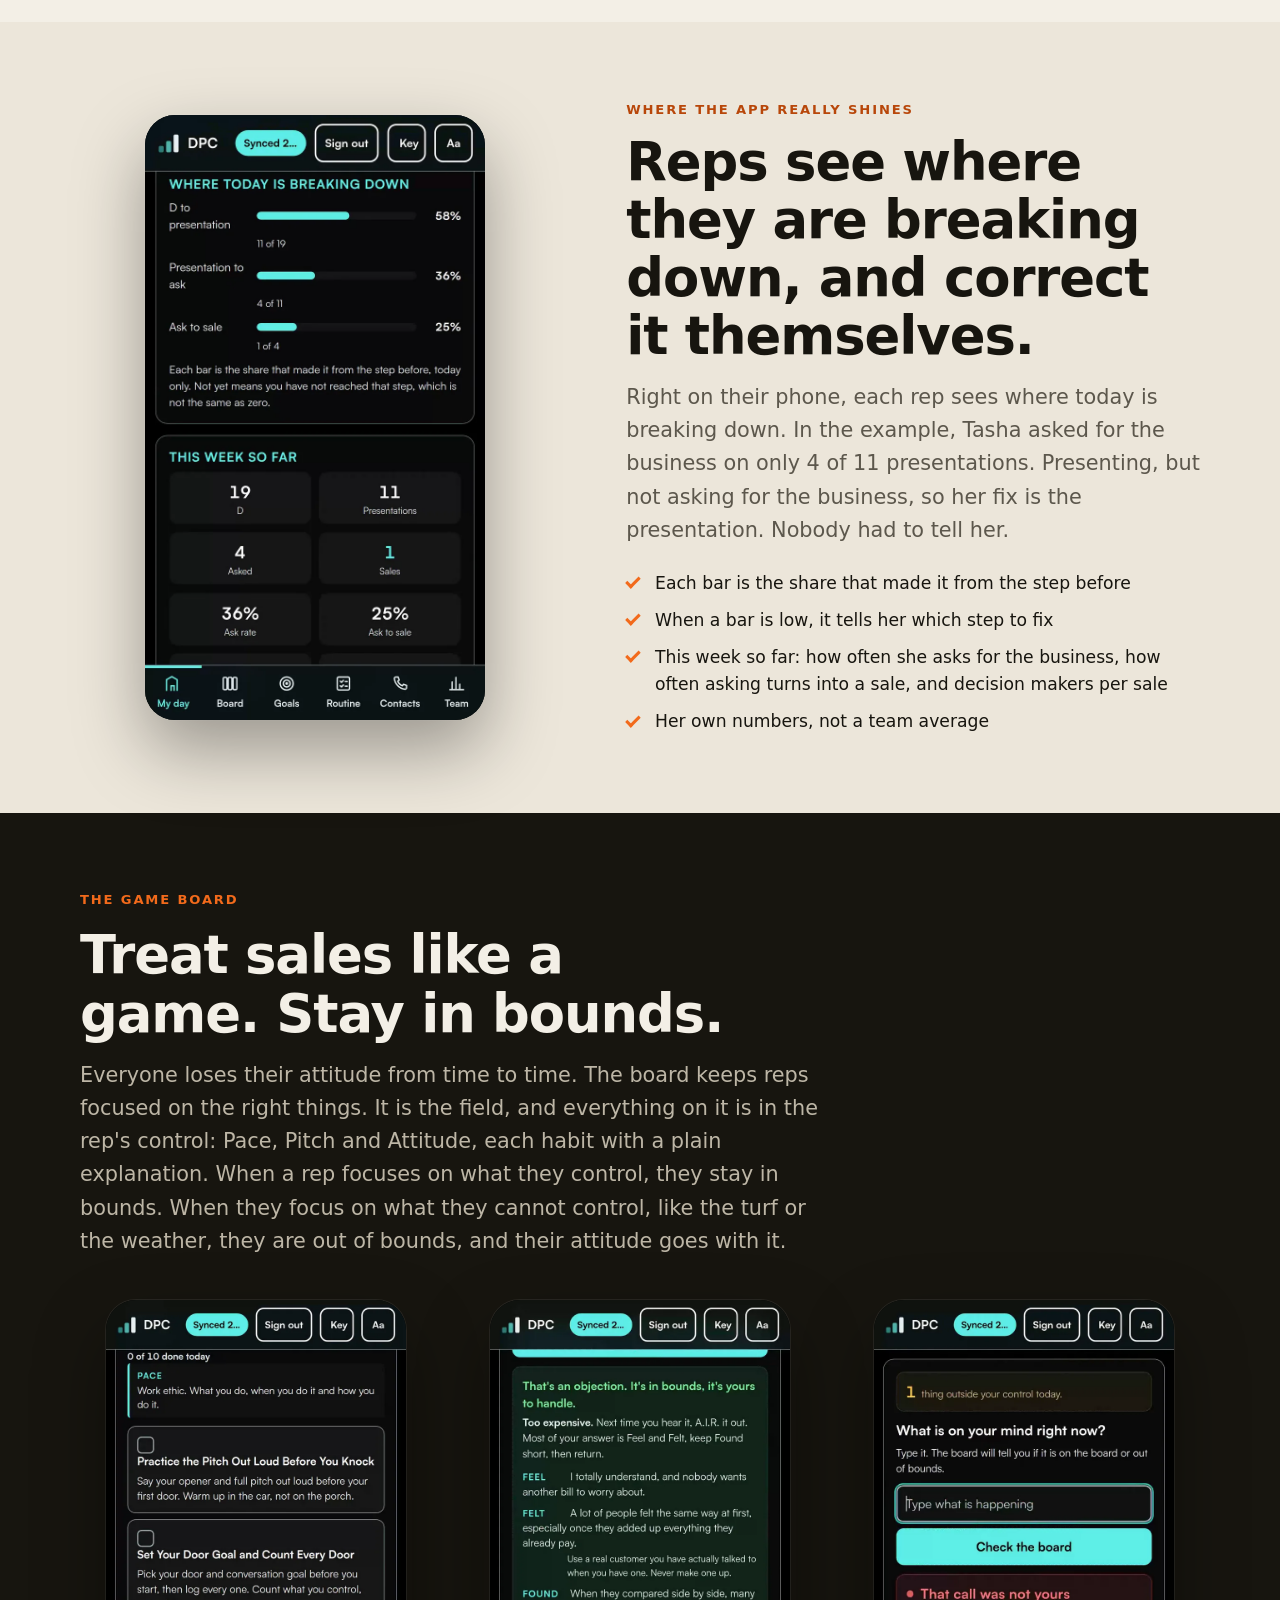
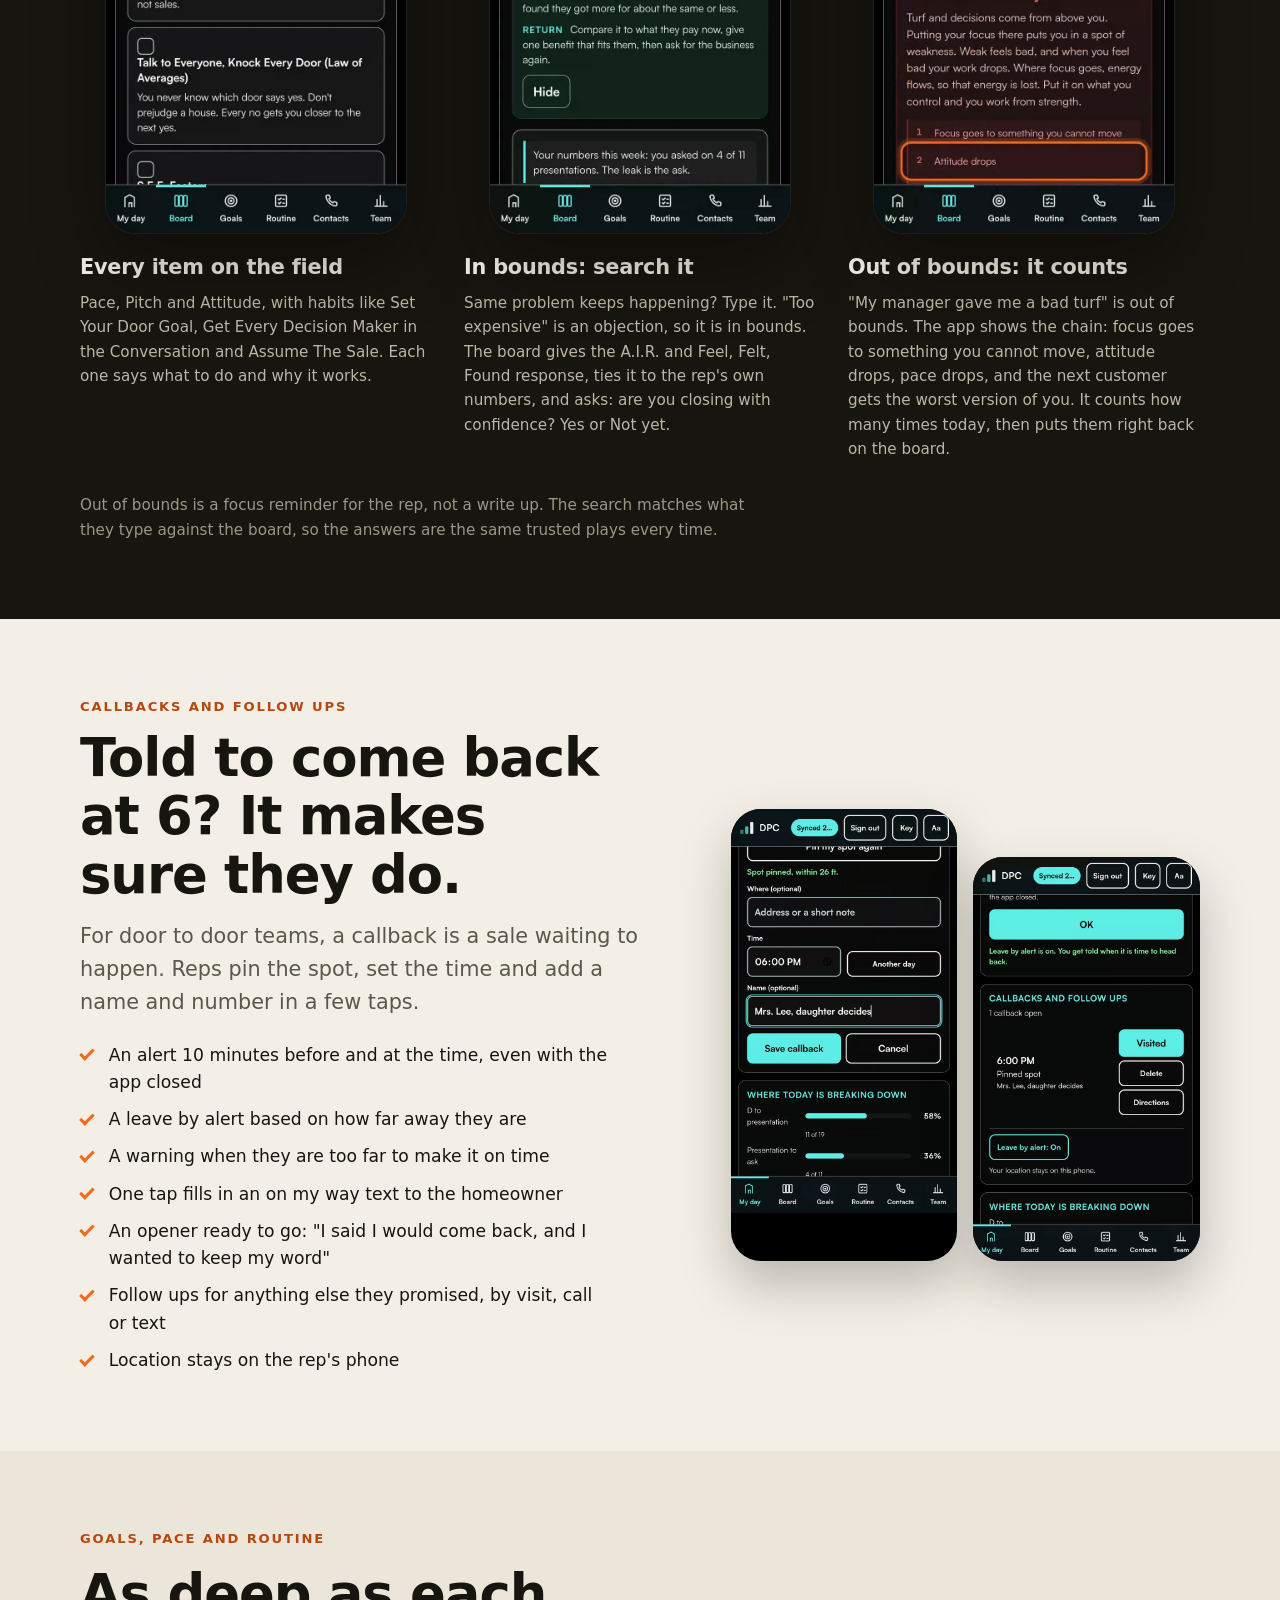
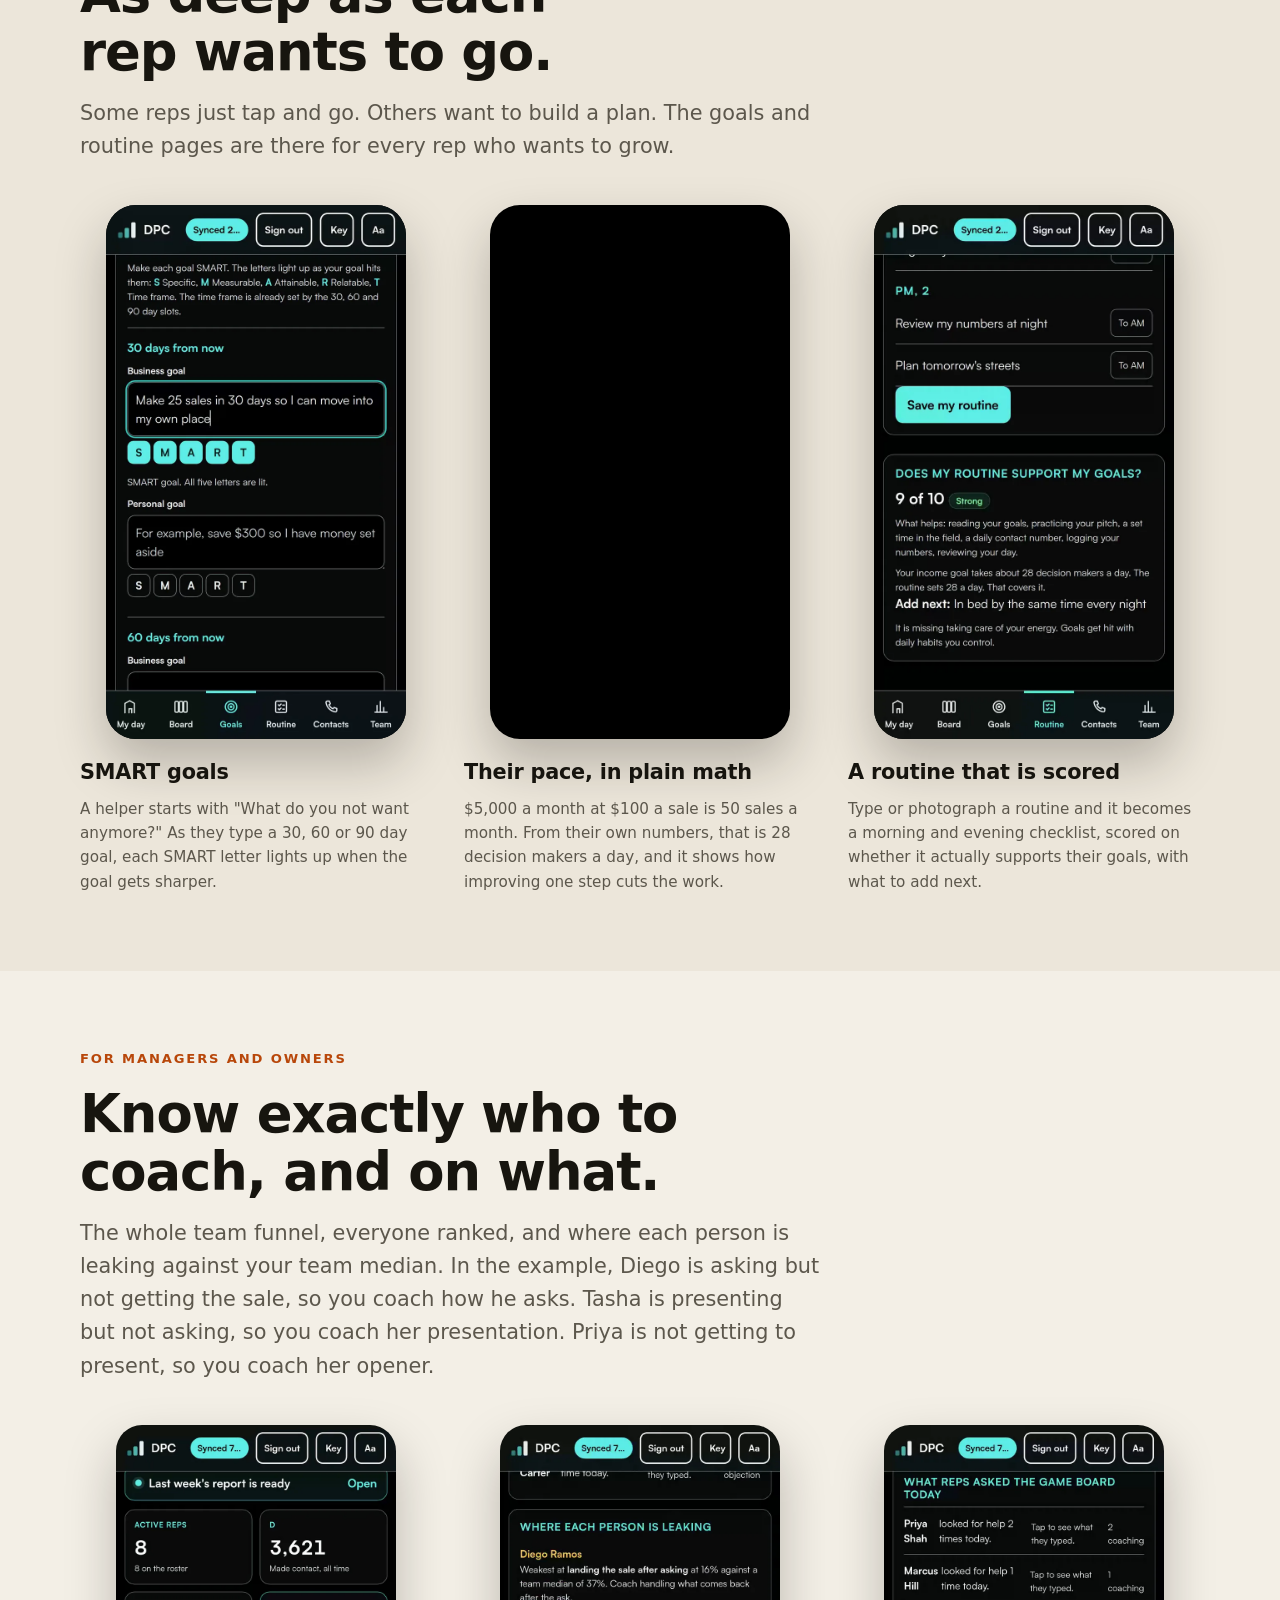
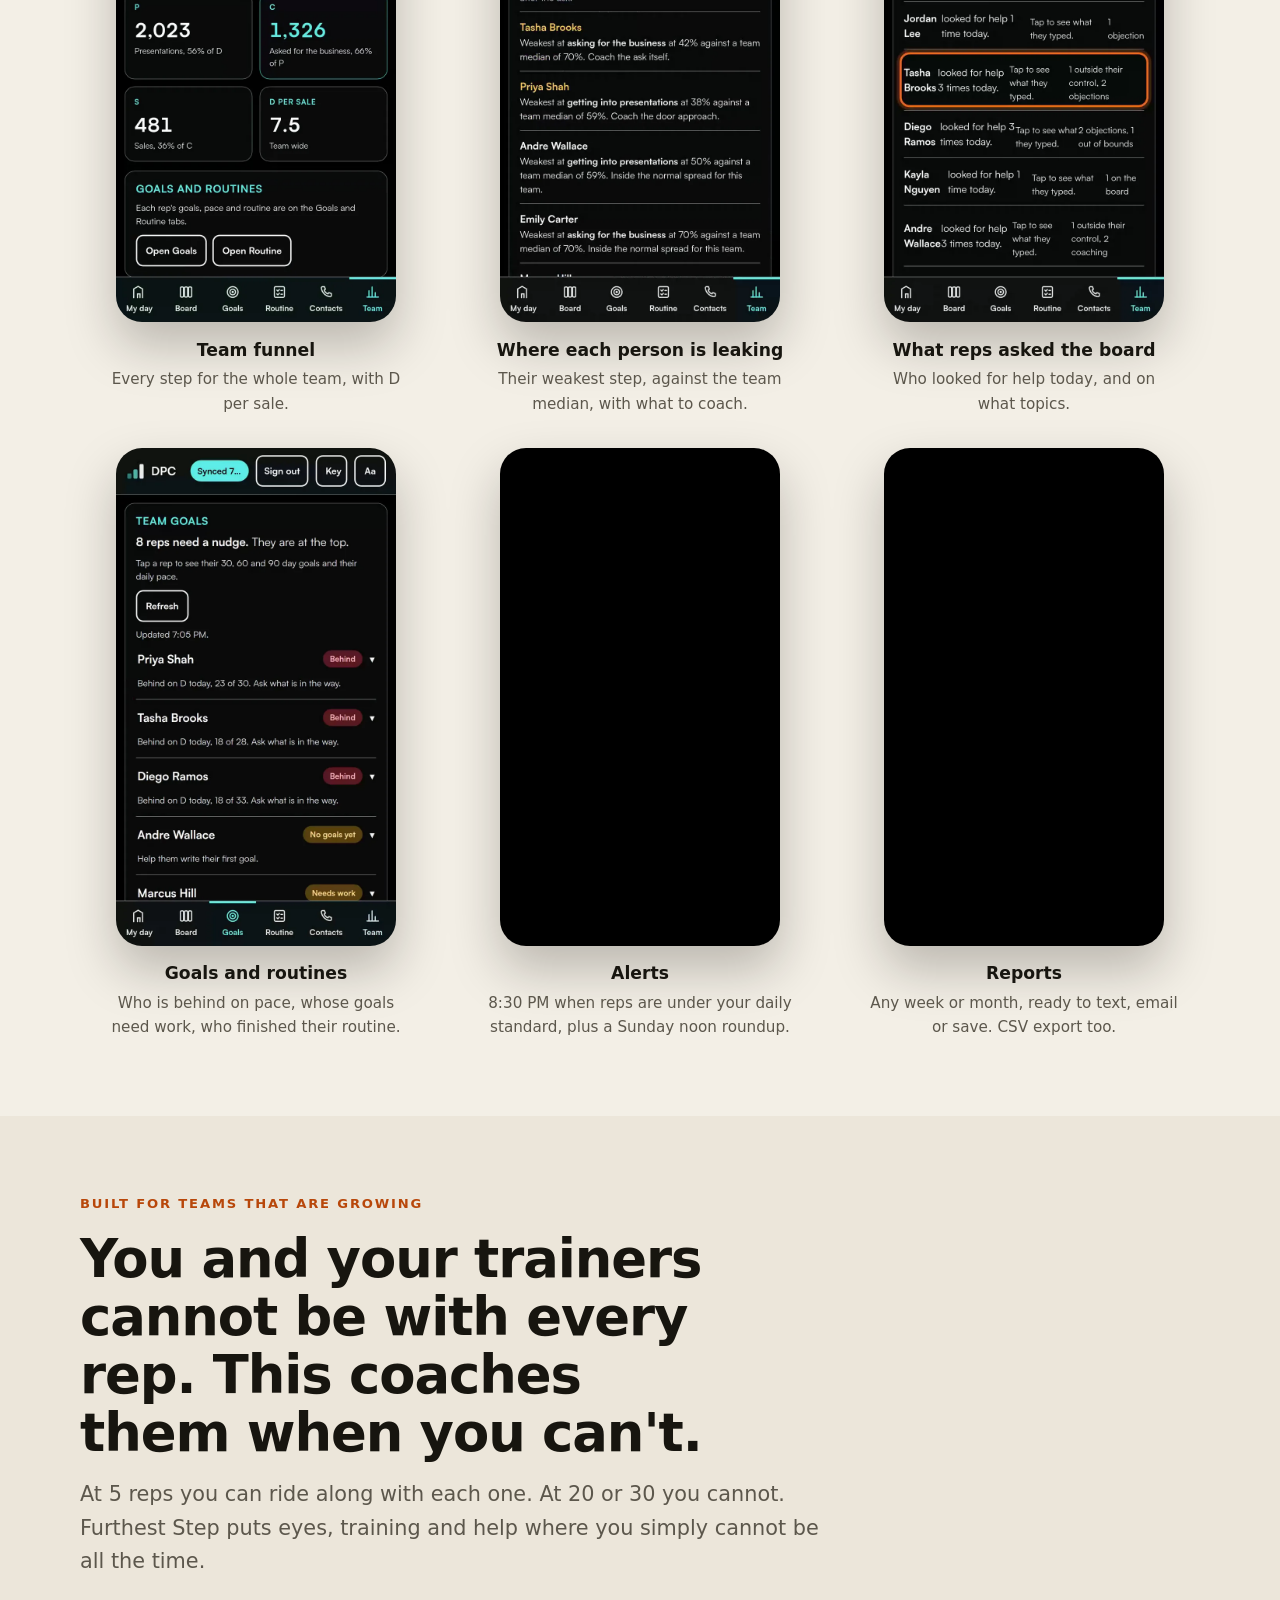
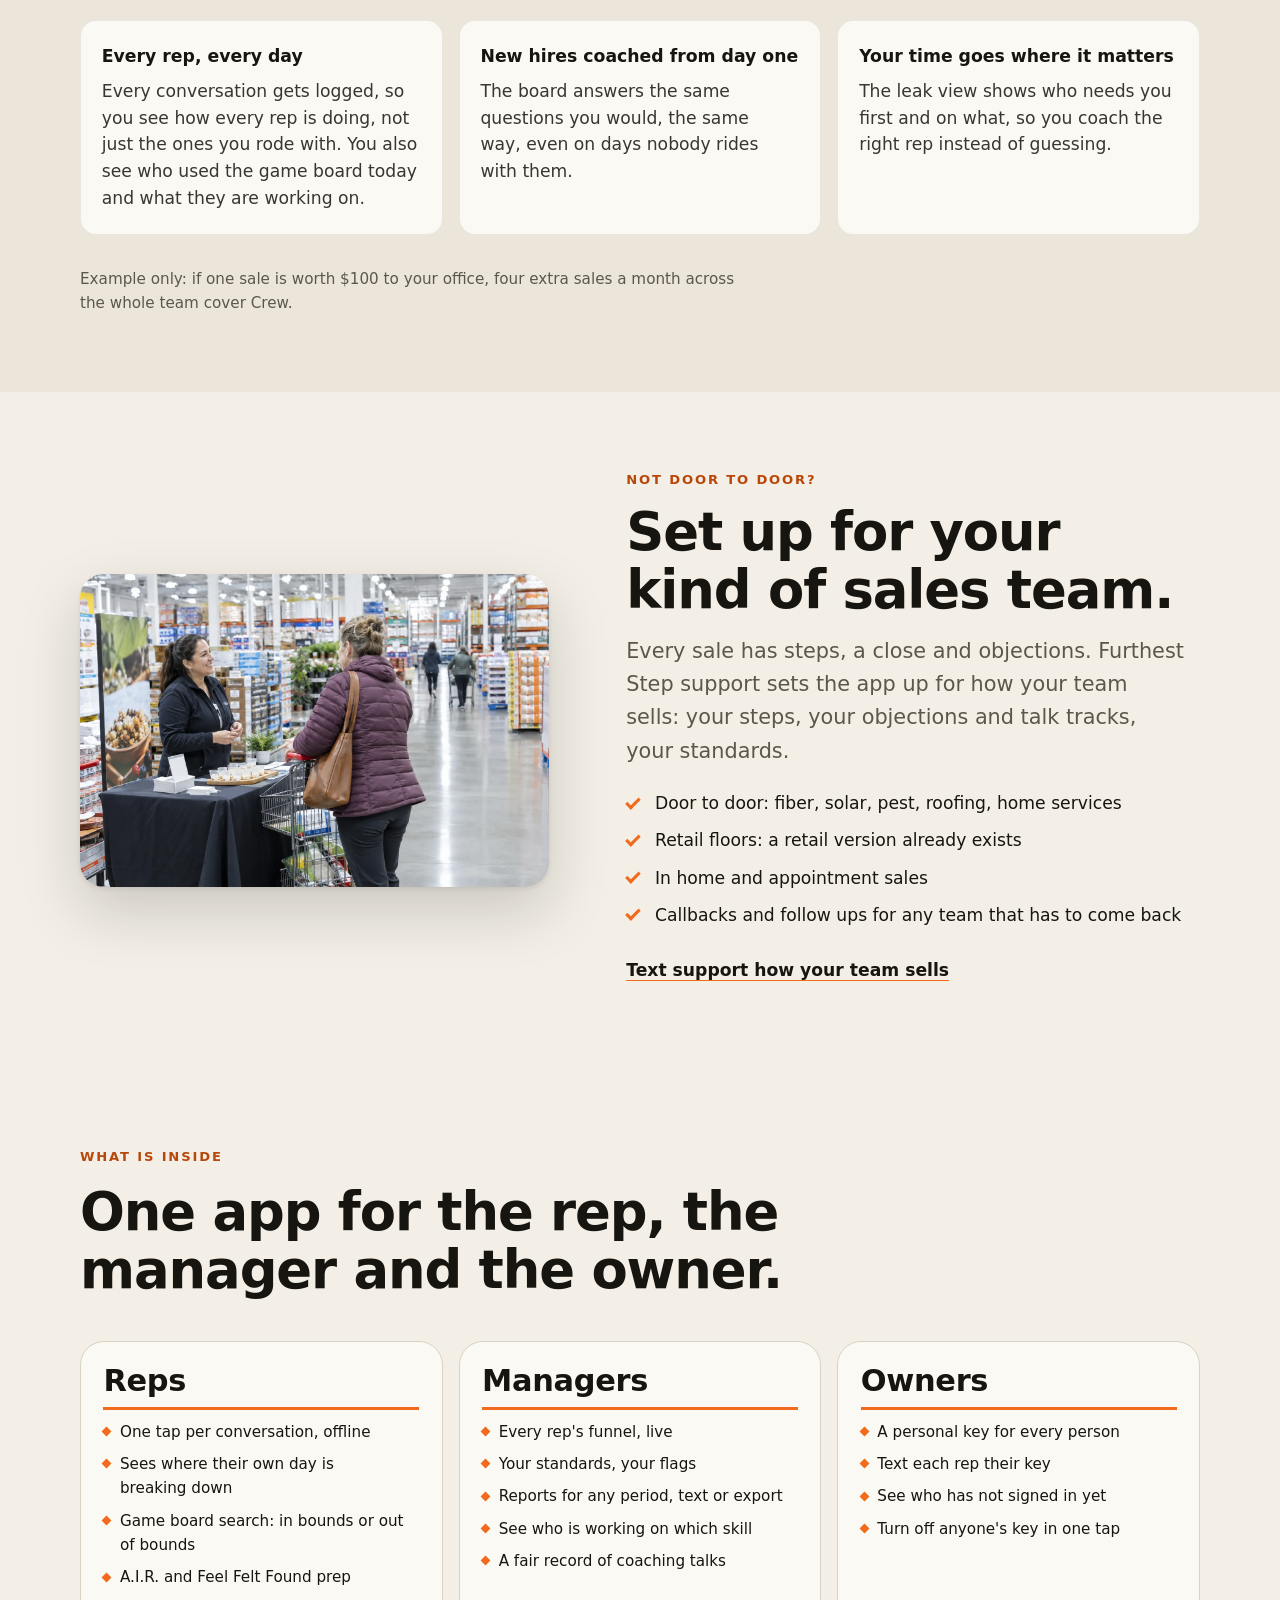
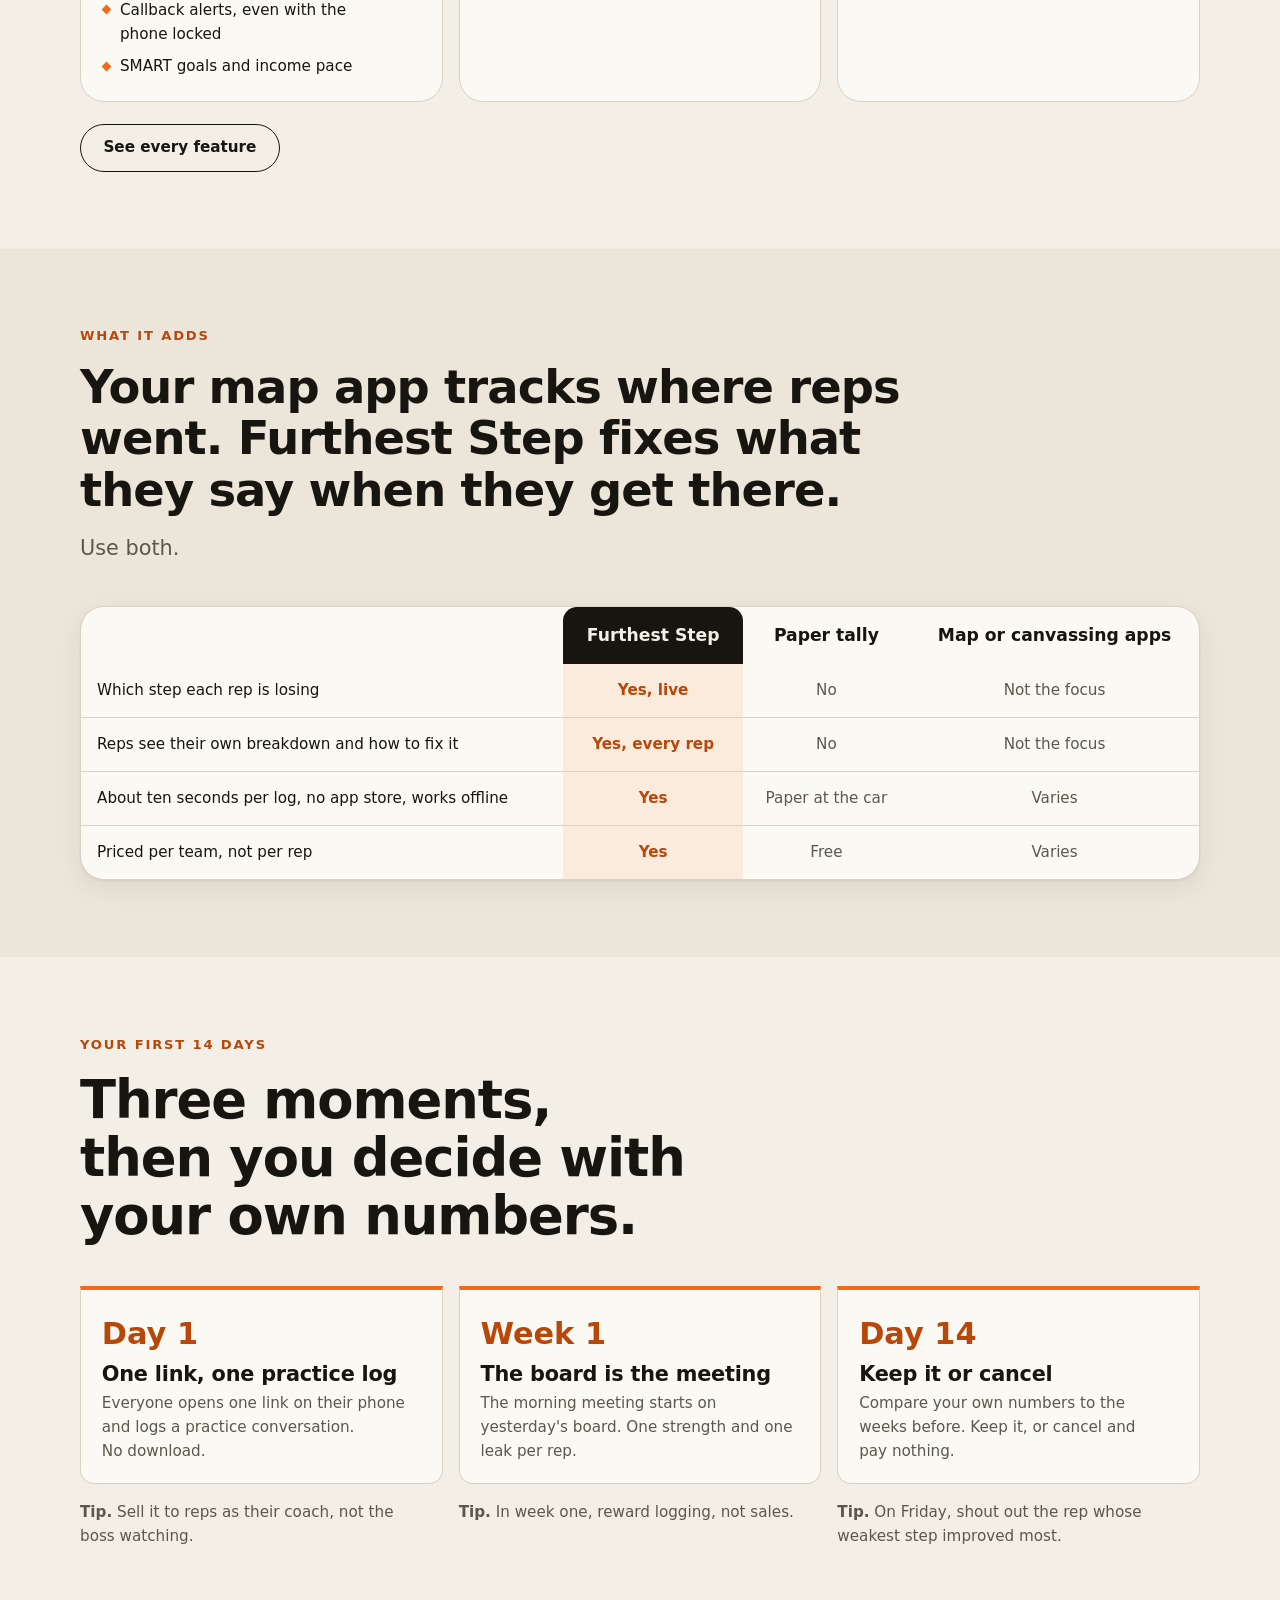
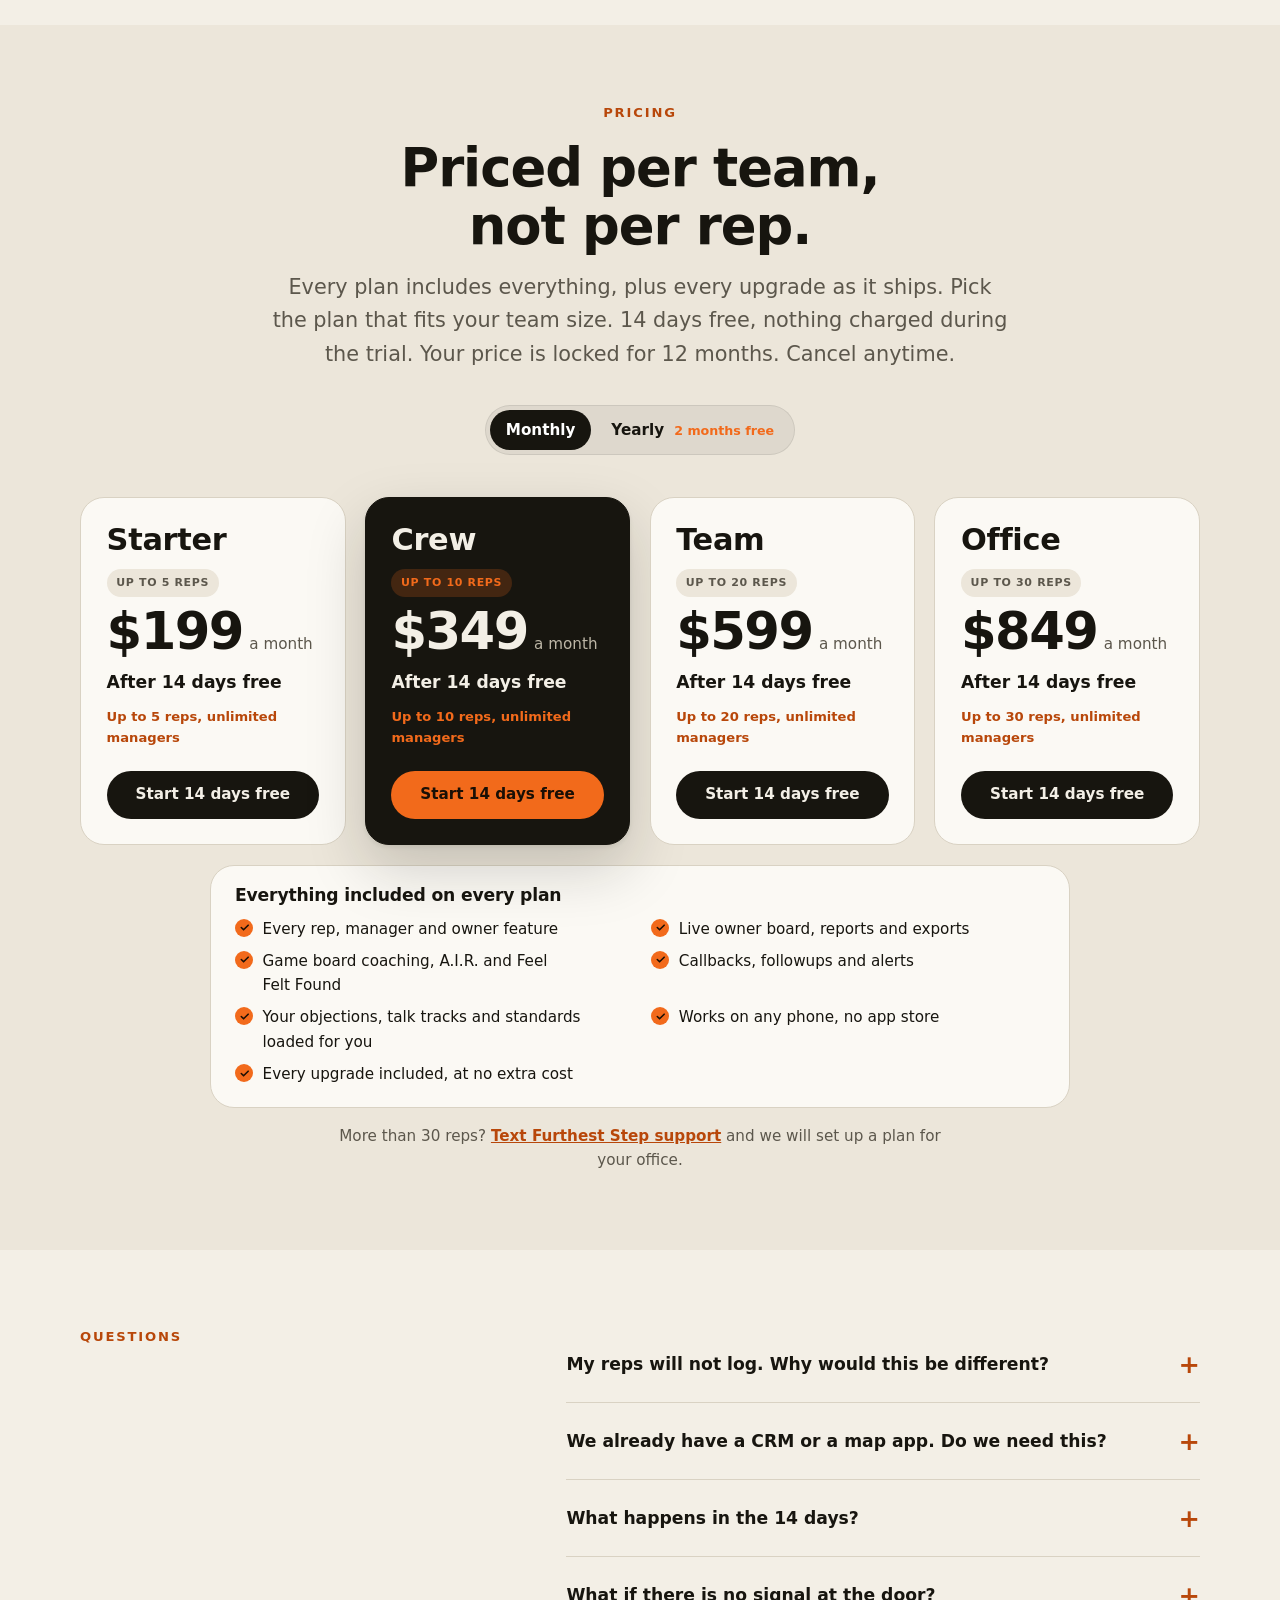
==== commit 4a9a2424: "Founder line: former senior corporate trainer" ====
--- a/index.html
+++ b/index.html
@@ -51,7 +51,7 @@
       </div>
       <p class="hero-price">From <b>$199 a month</b> for up to 5 reps. Up to 10 reps is <b>$349</b>. Every upgrade included. 14 days free.</p>
       <div class="hero-trust">
-        <p>Built by David Borske, field sales trainer, Charlotte NC. In use today with a fiber door to door team.</p>
+        <p>Built by David Borske, field sales trainer and former senior corporate trainer, Charlotte NC. In use today with a fiber door to door team.</p>
         <a class="hero-text" href="sms:+17048855457" data-sms>Text Furthest Step support</a>
       </div>
     </div>
@@ -416,7 +416,7 @@
     <div>
       <p class="eyebrow rv">Questions for Furthest Step support</p>
       <h2 class="rv d1">Ask the person who built it.</h2>
-      <p class="lede rv d2">Built by David Borske, a field sales trainer in Charlotte, NC. Text, call or send a question and get a straight answer.</p>
+      <p class="lede rv d2">Built by David Borske, a field sales trainer and former senior corporate trainer in Charlotte, NC. Text, call or send a question and get a straight answer.</p>
       <div class="ways" id="ways"></div>
     </div>
     <form class="f rv d1" id="qForm" novalidate>
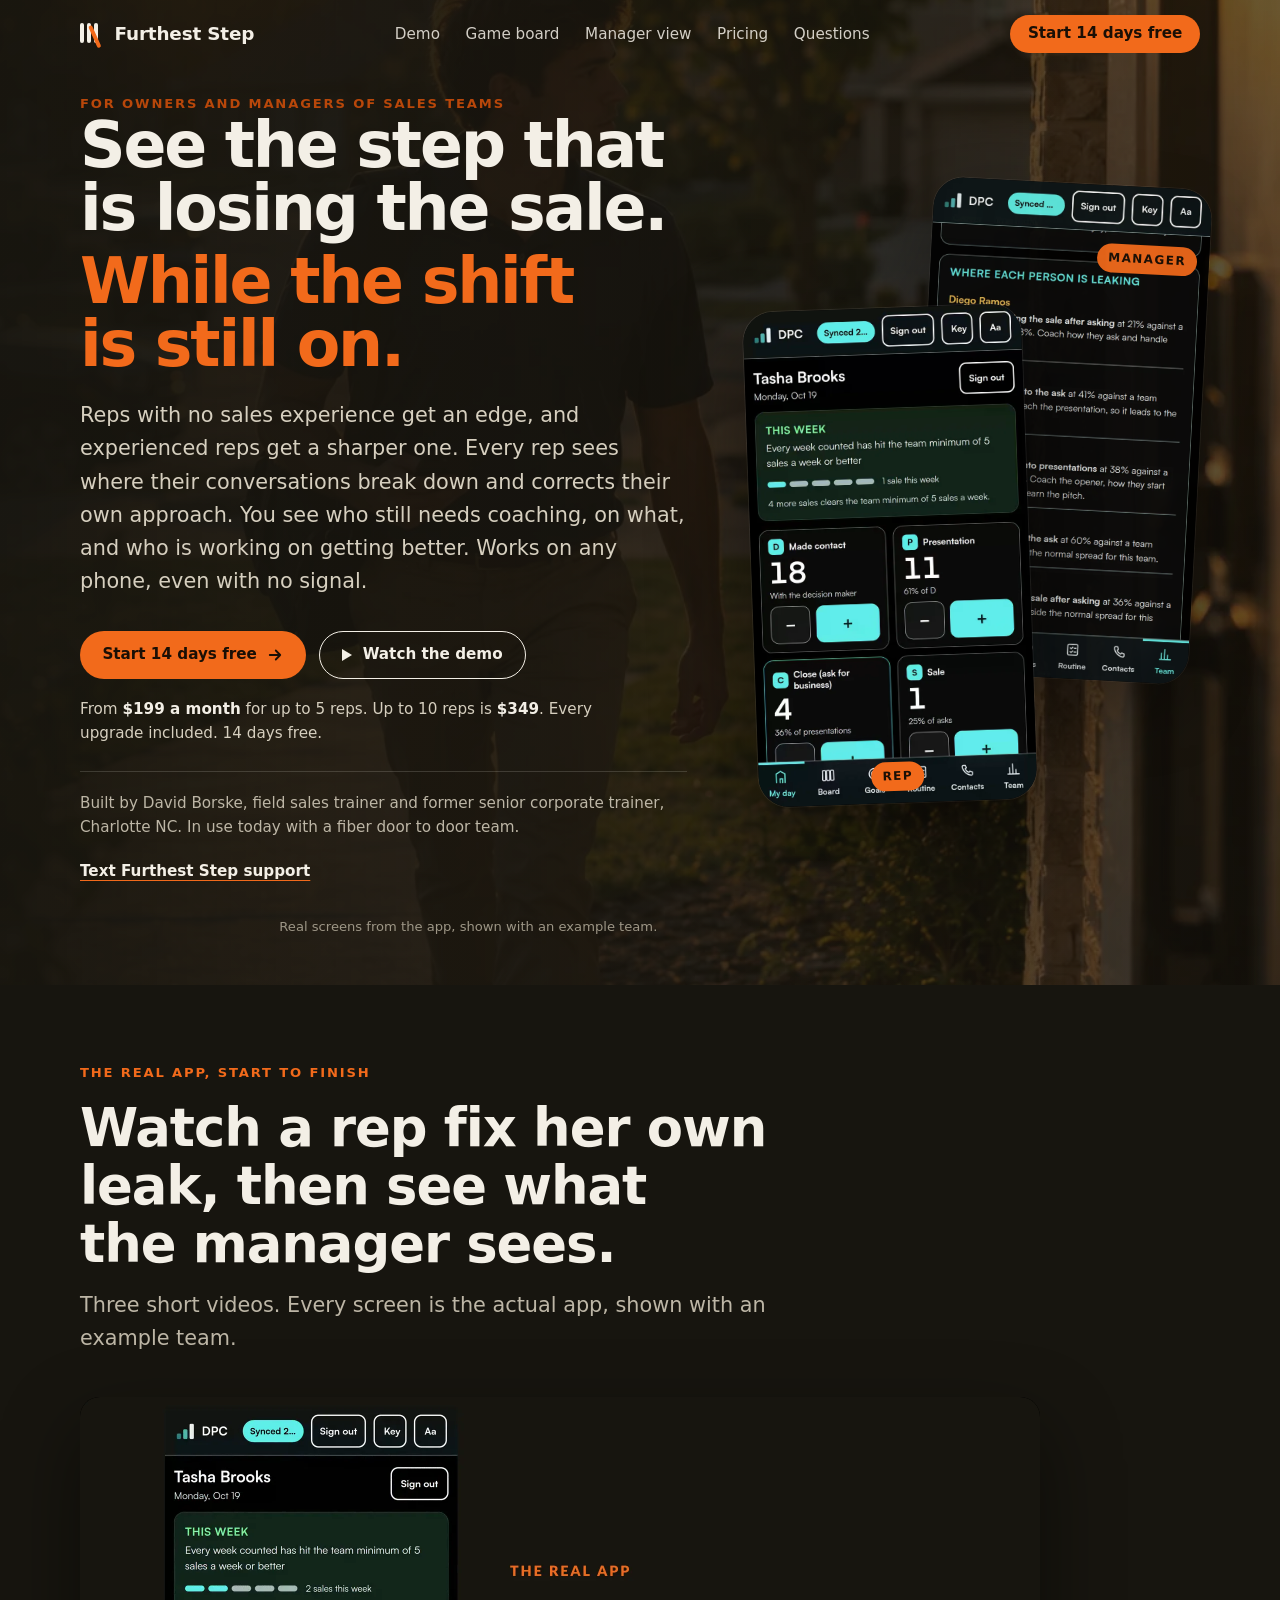
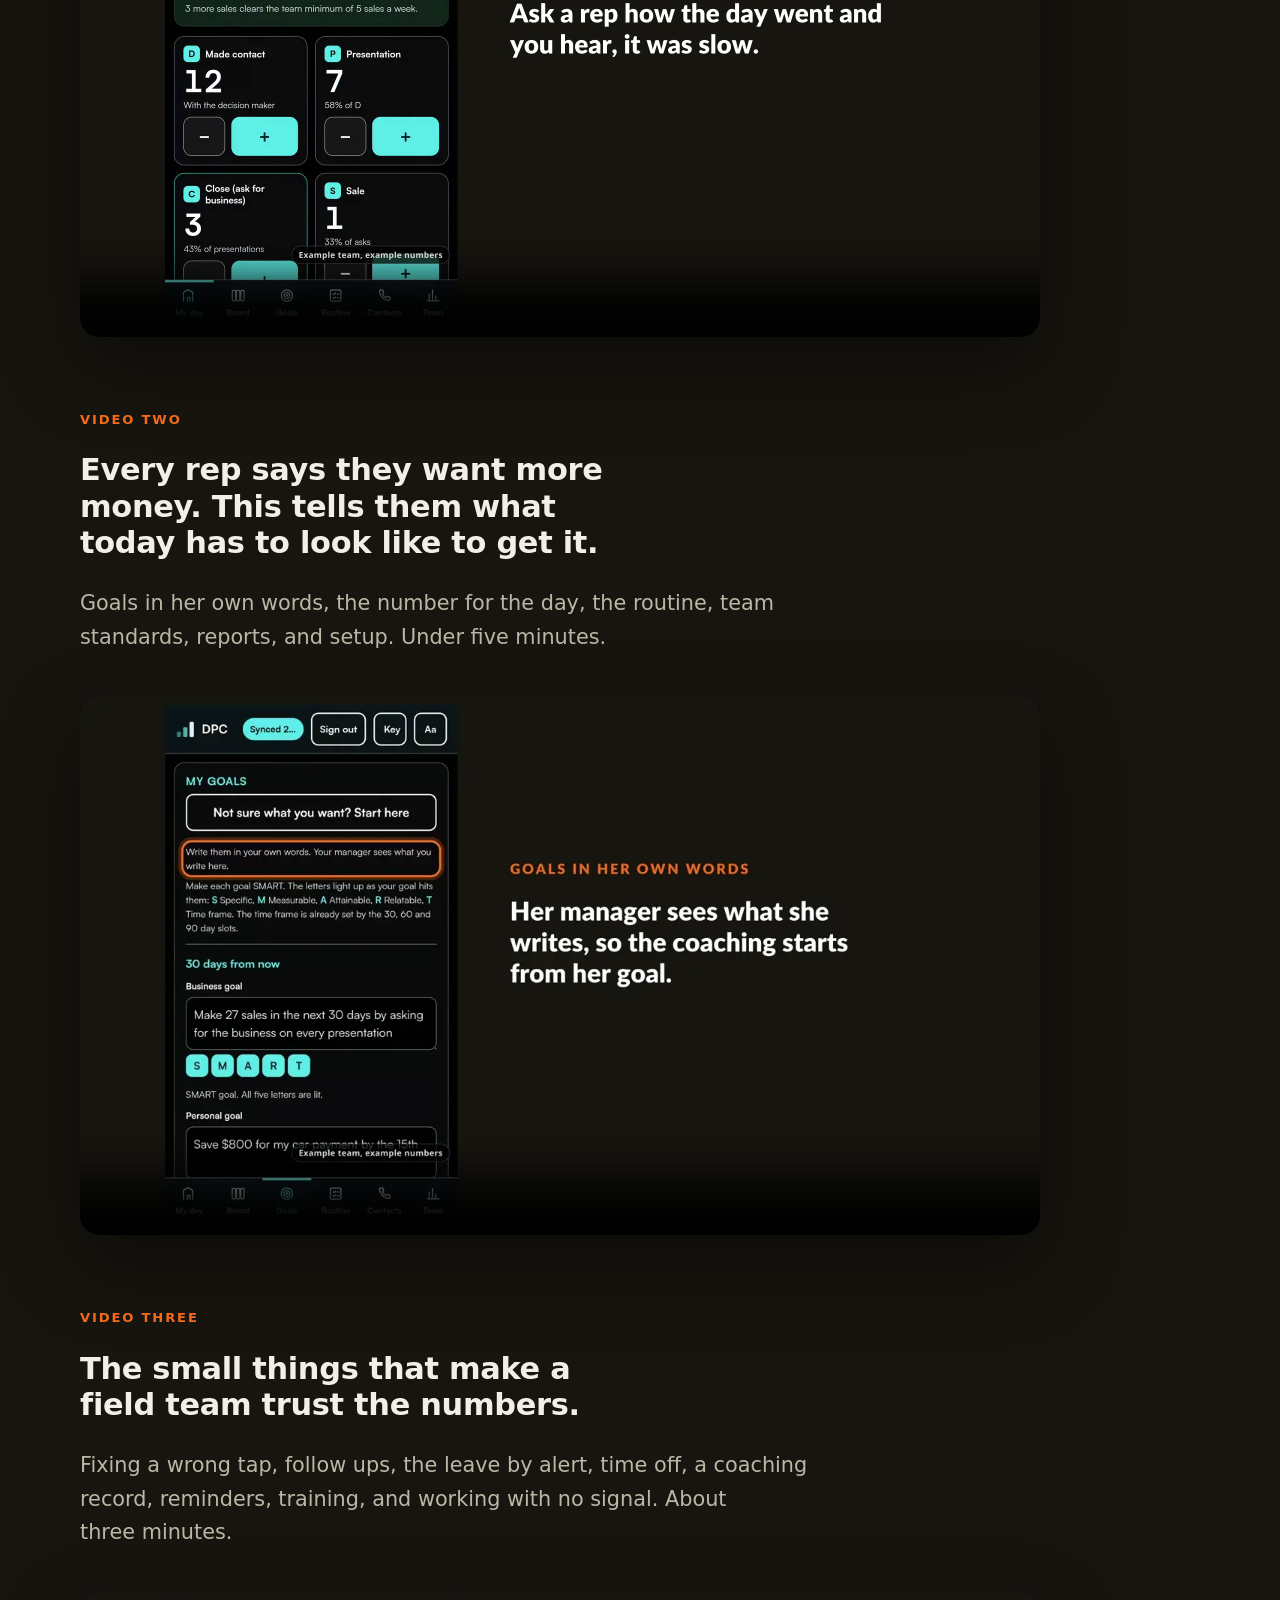
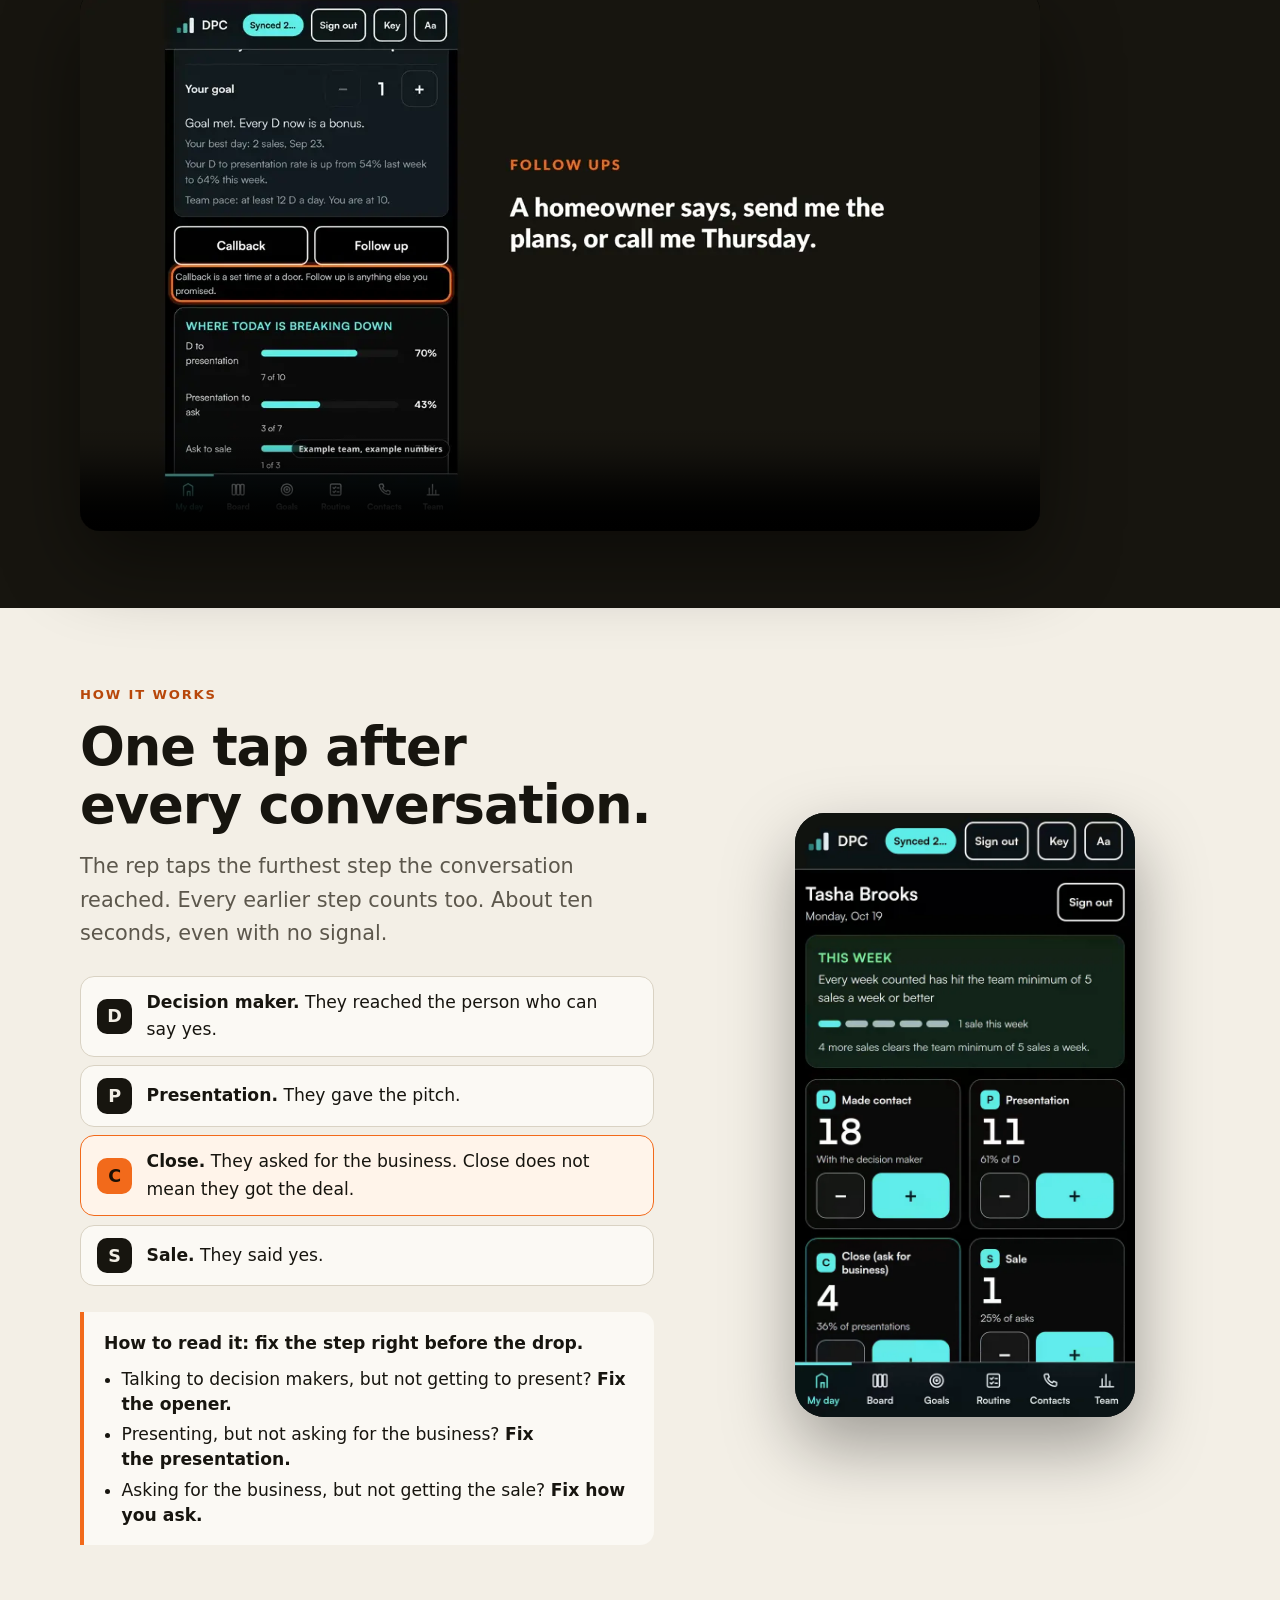
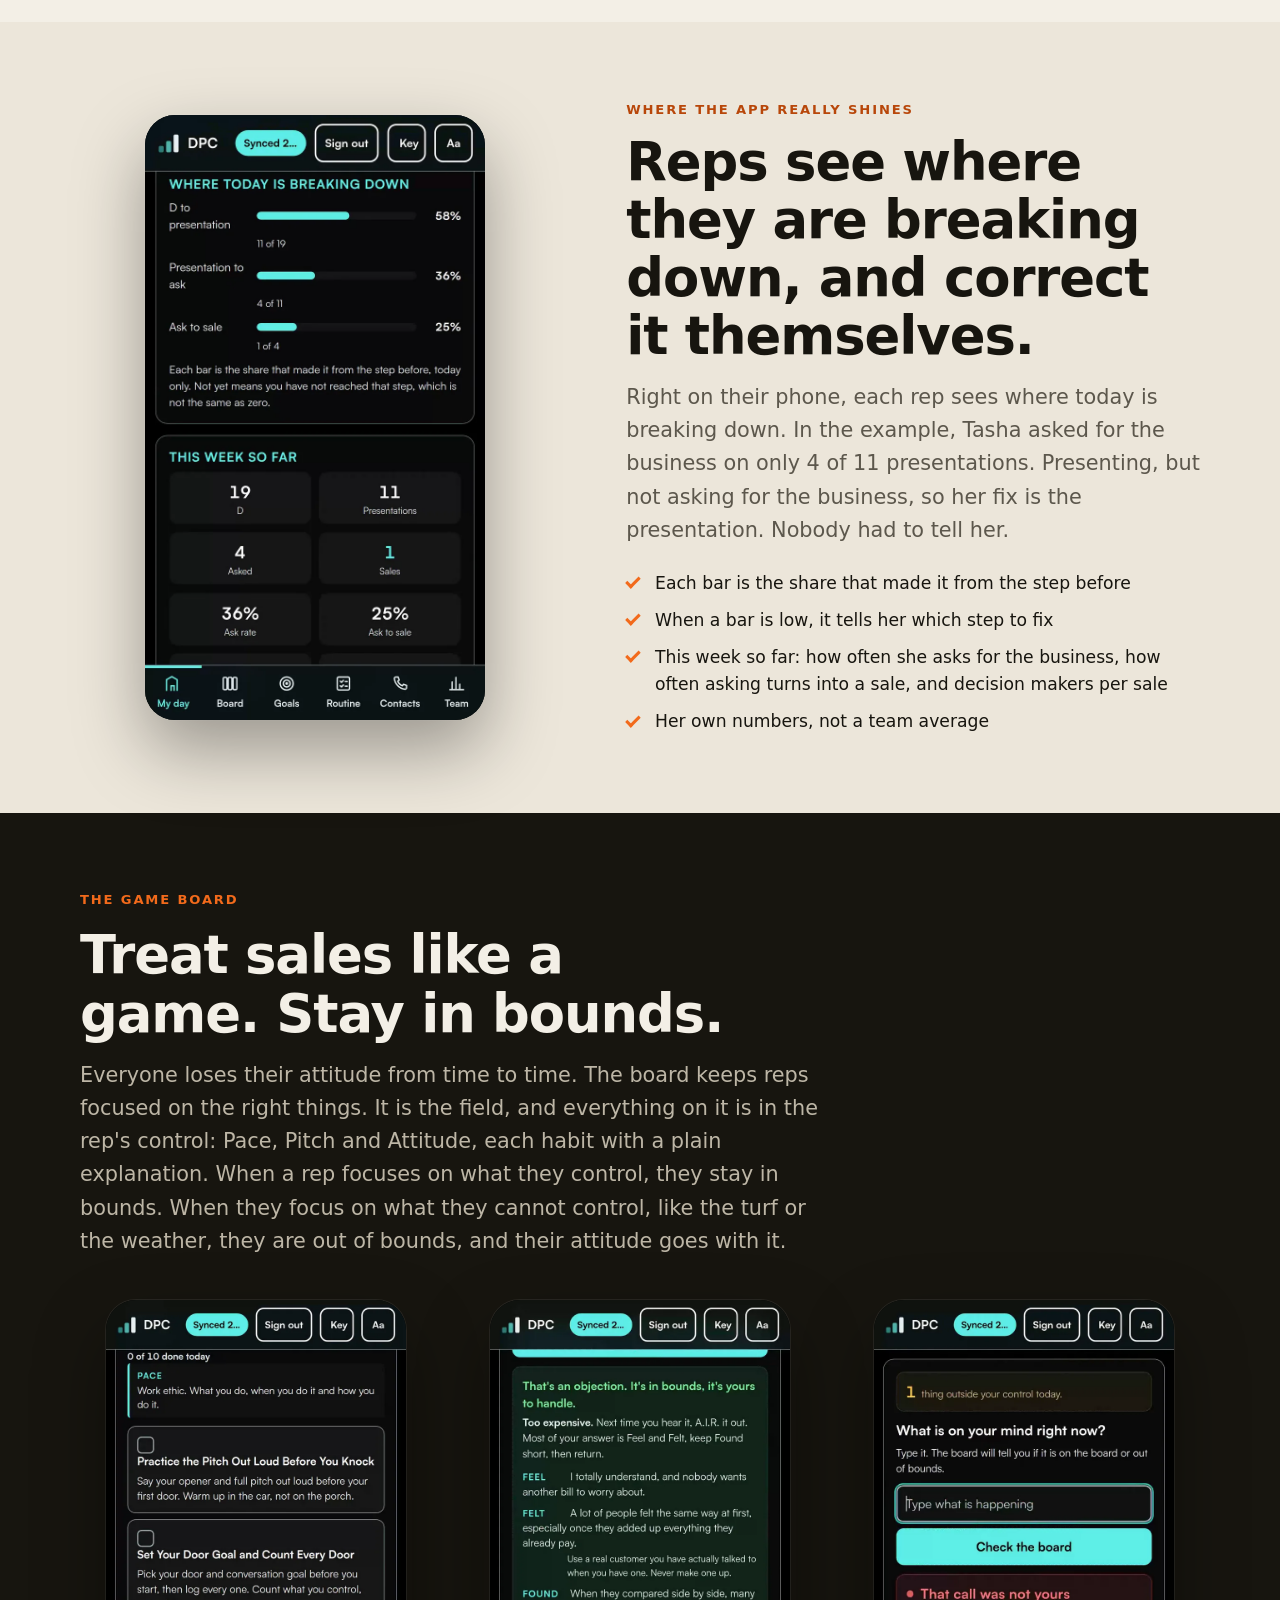
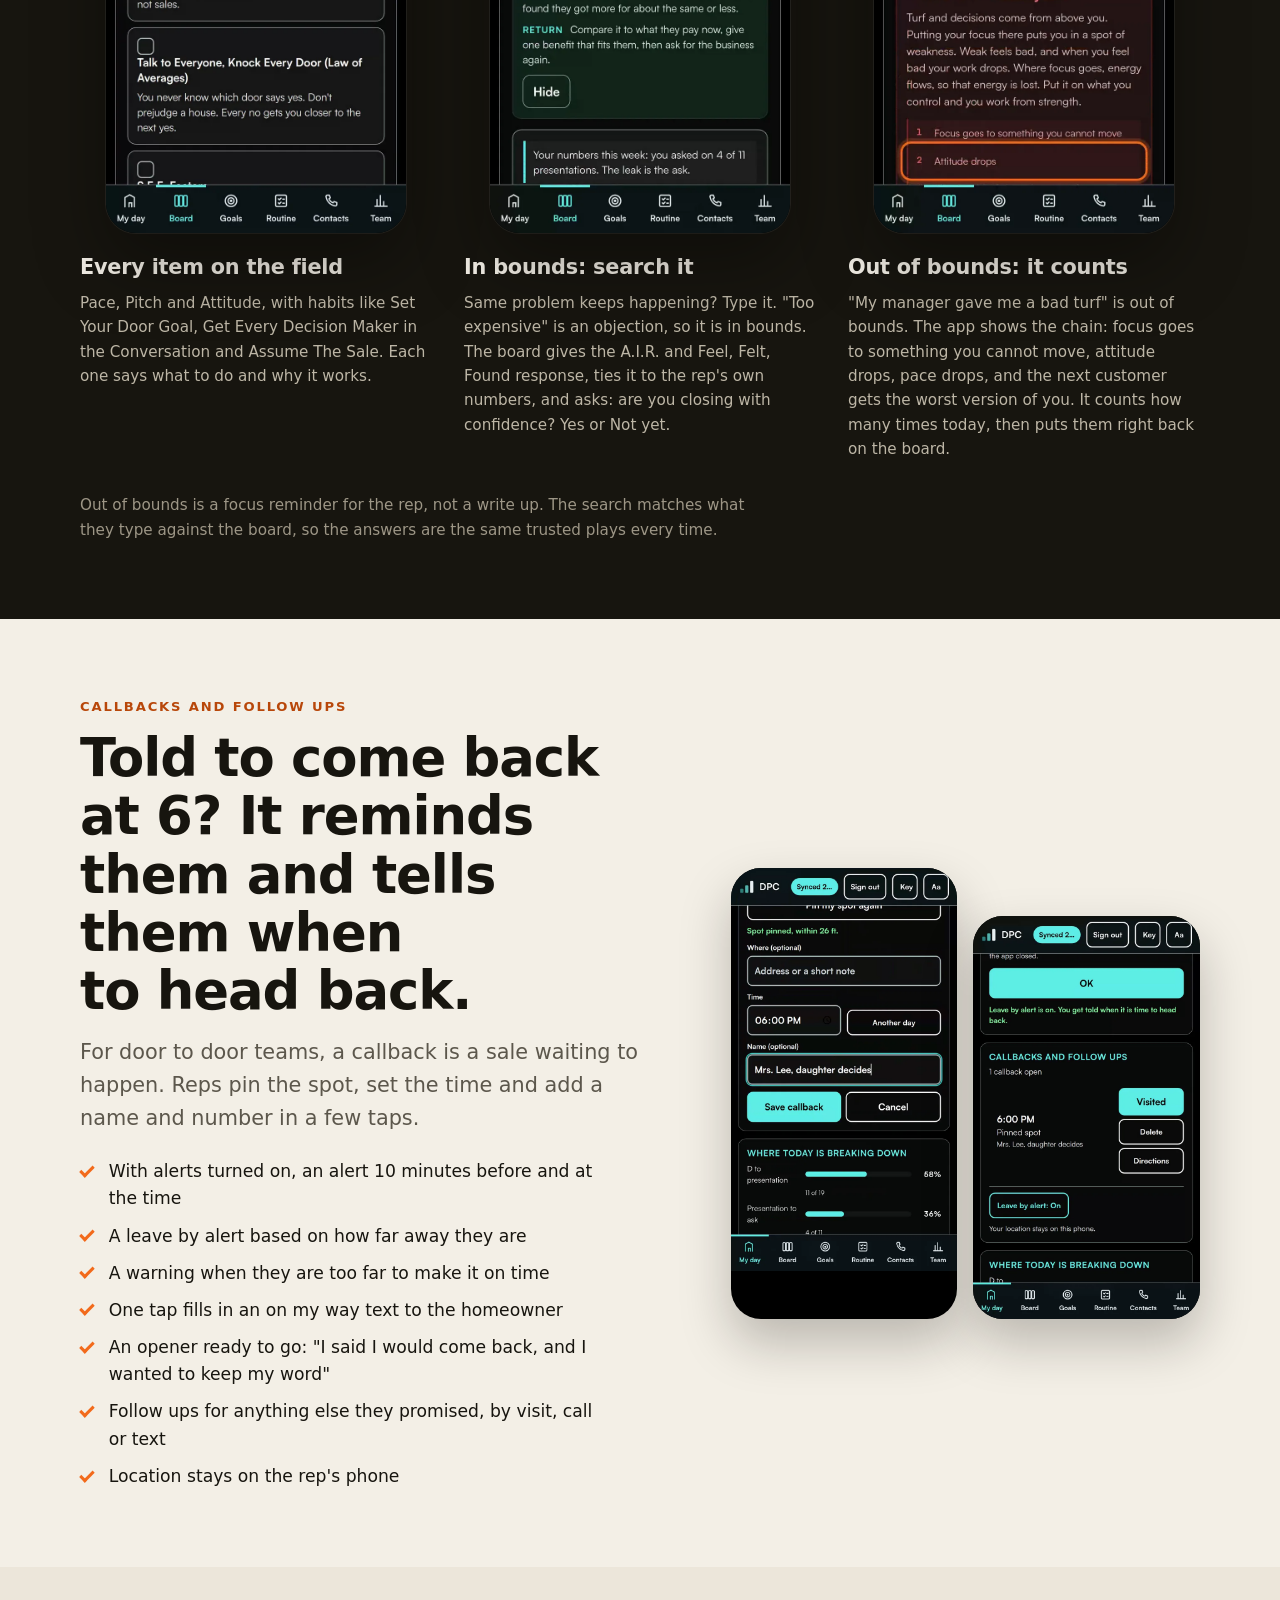
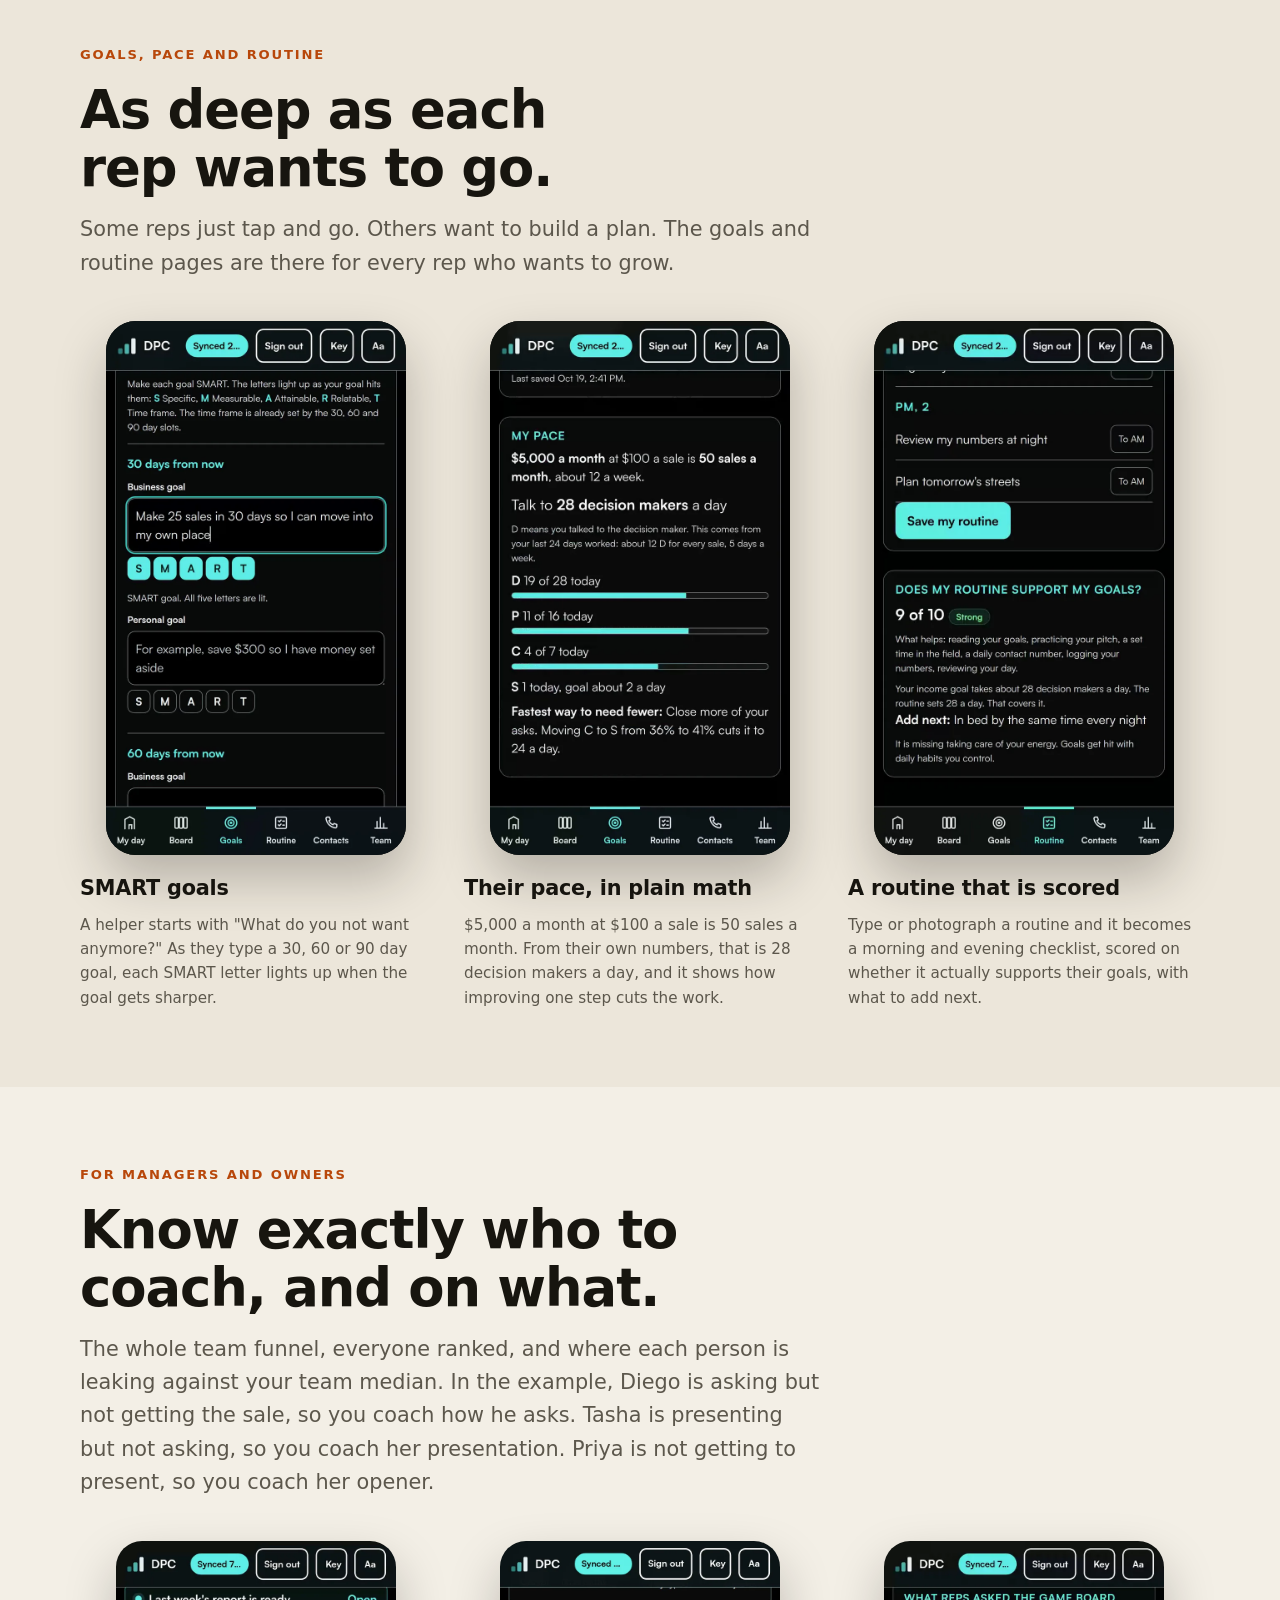
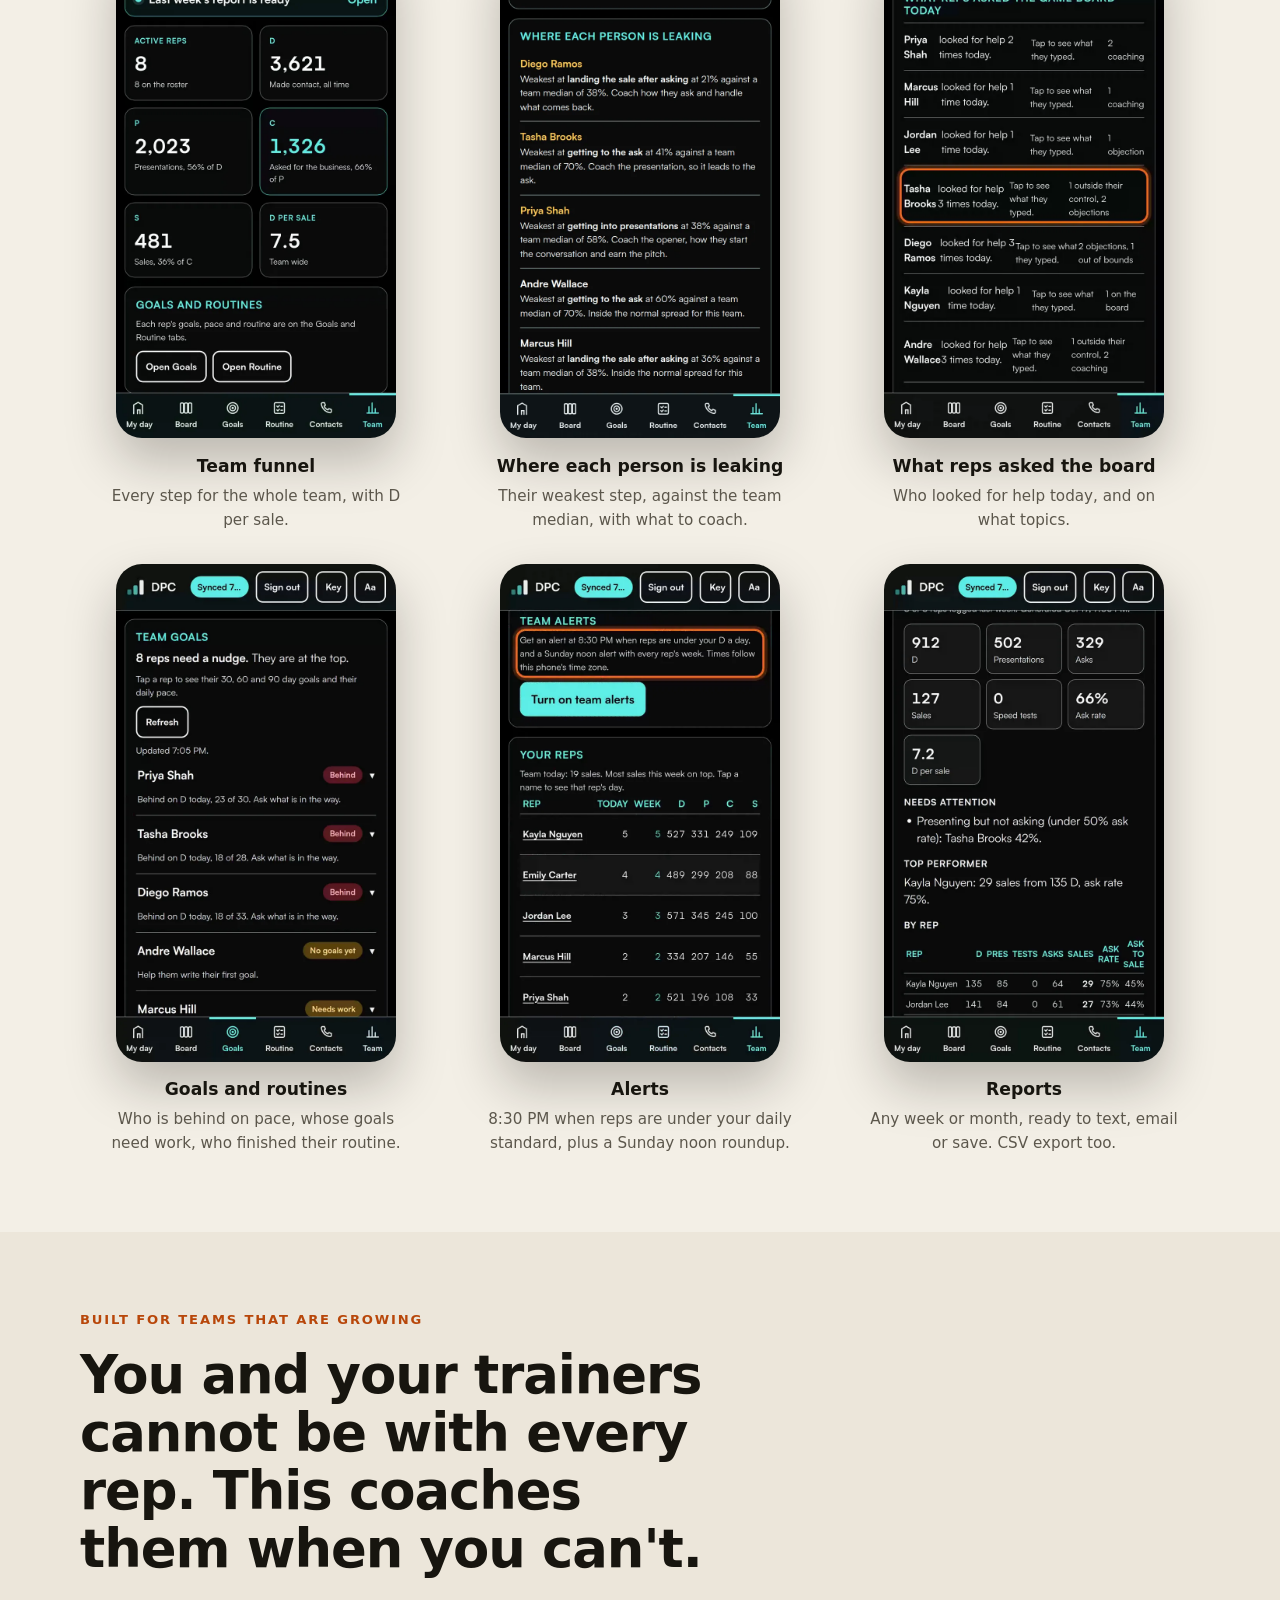
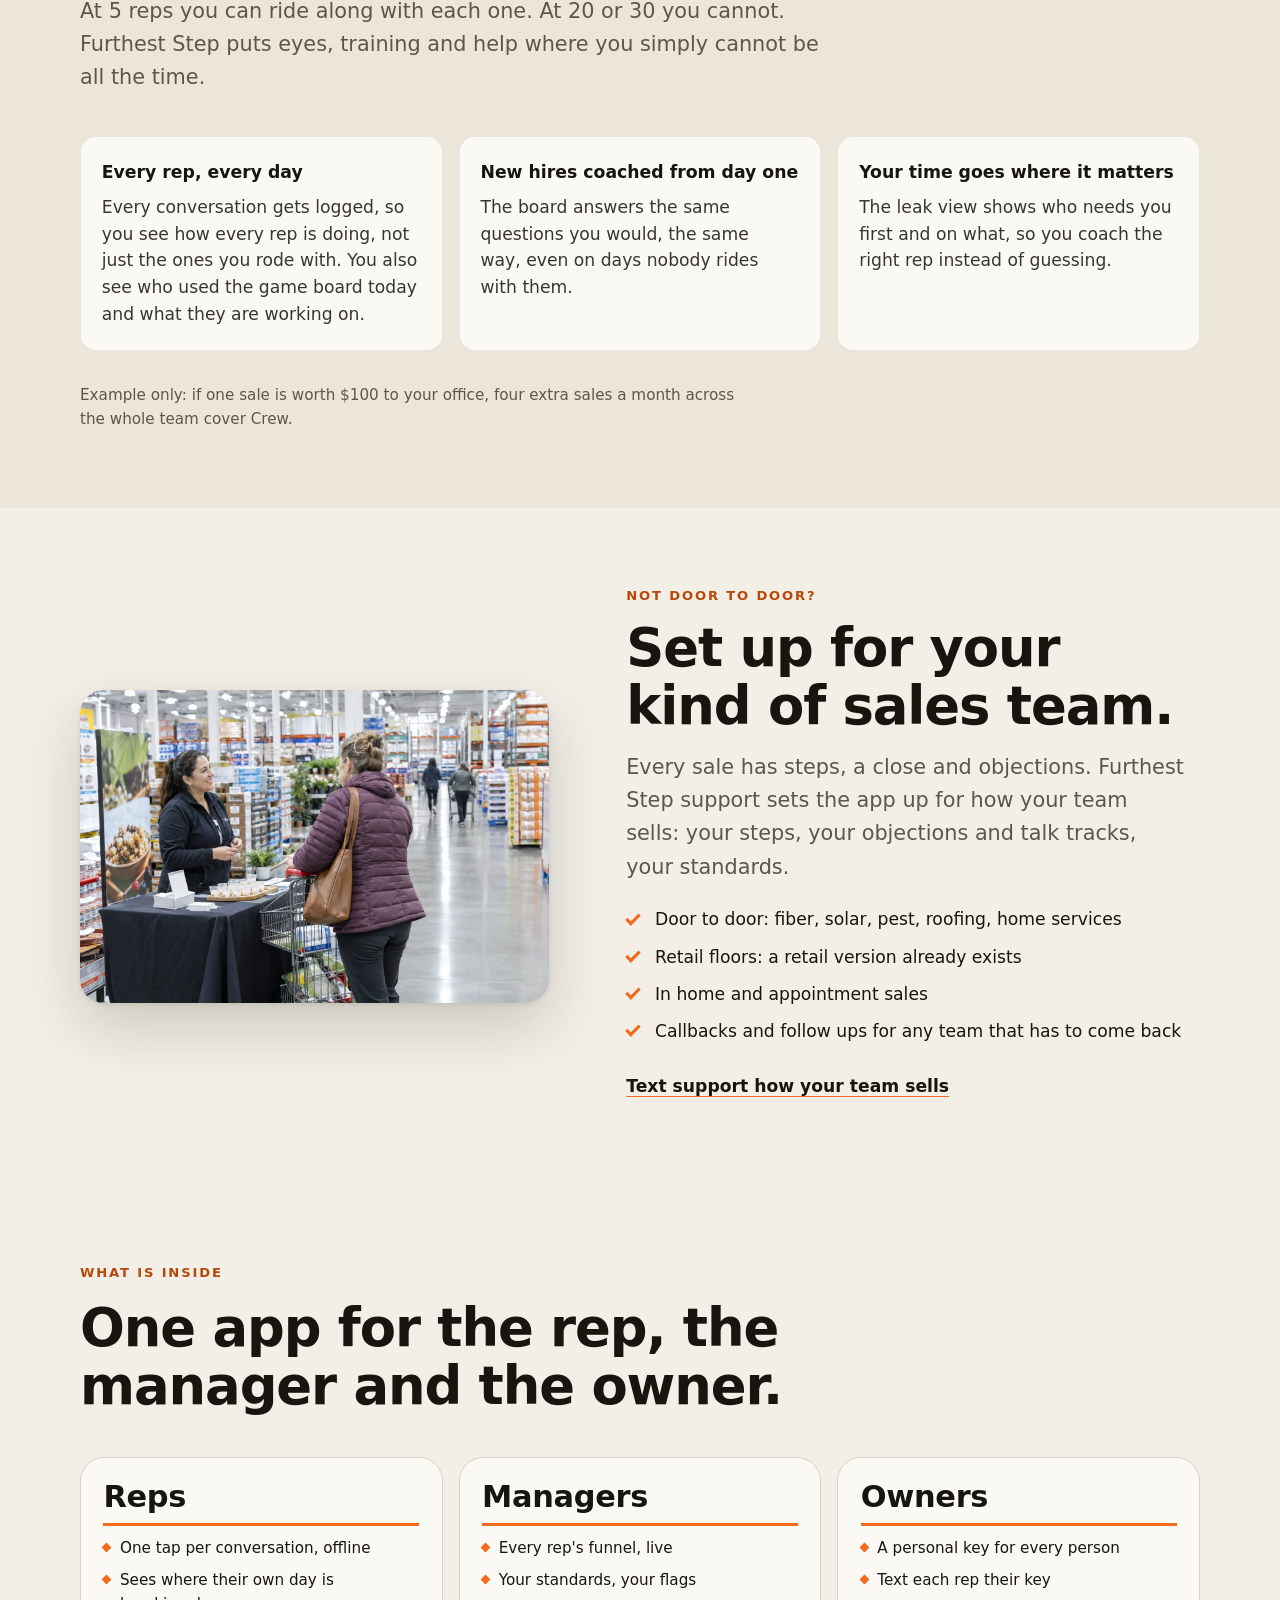
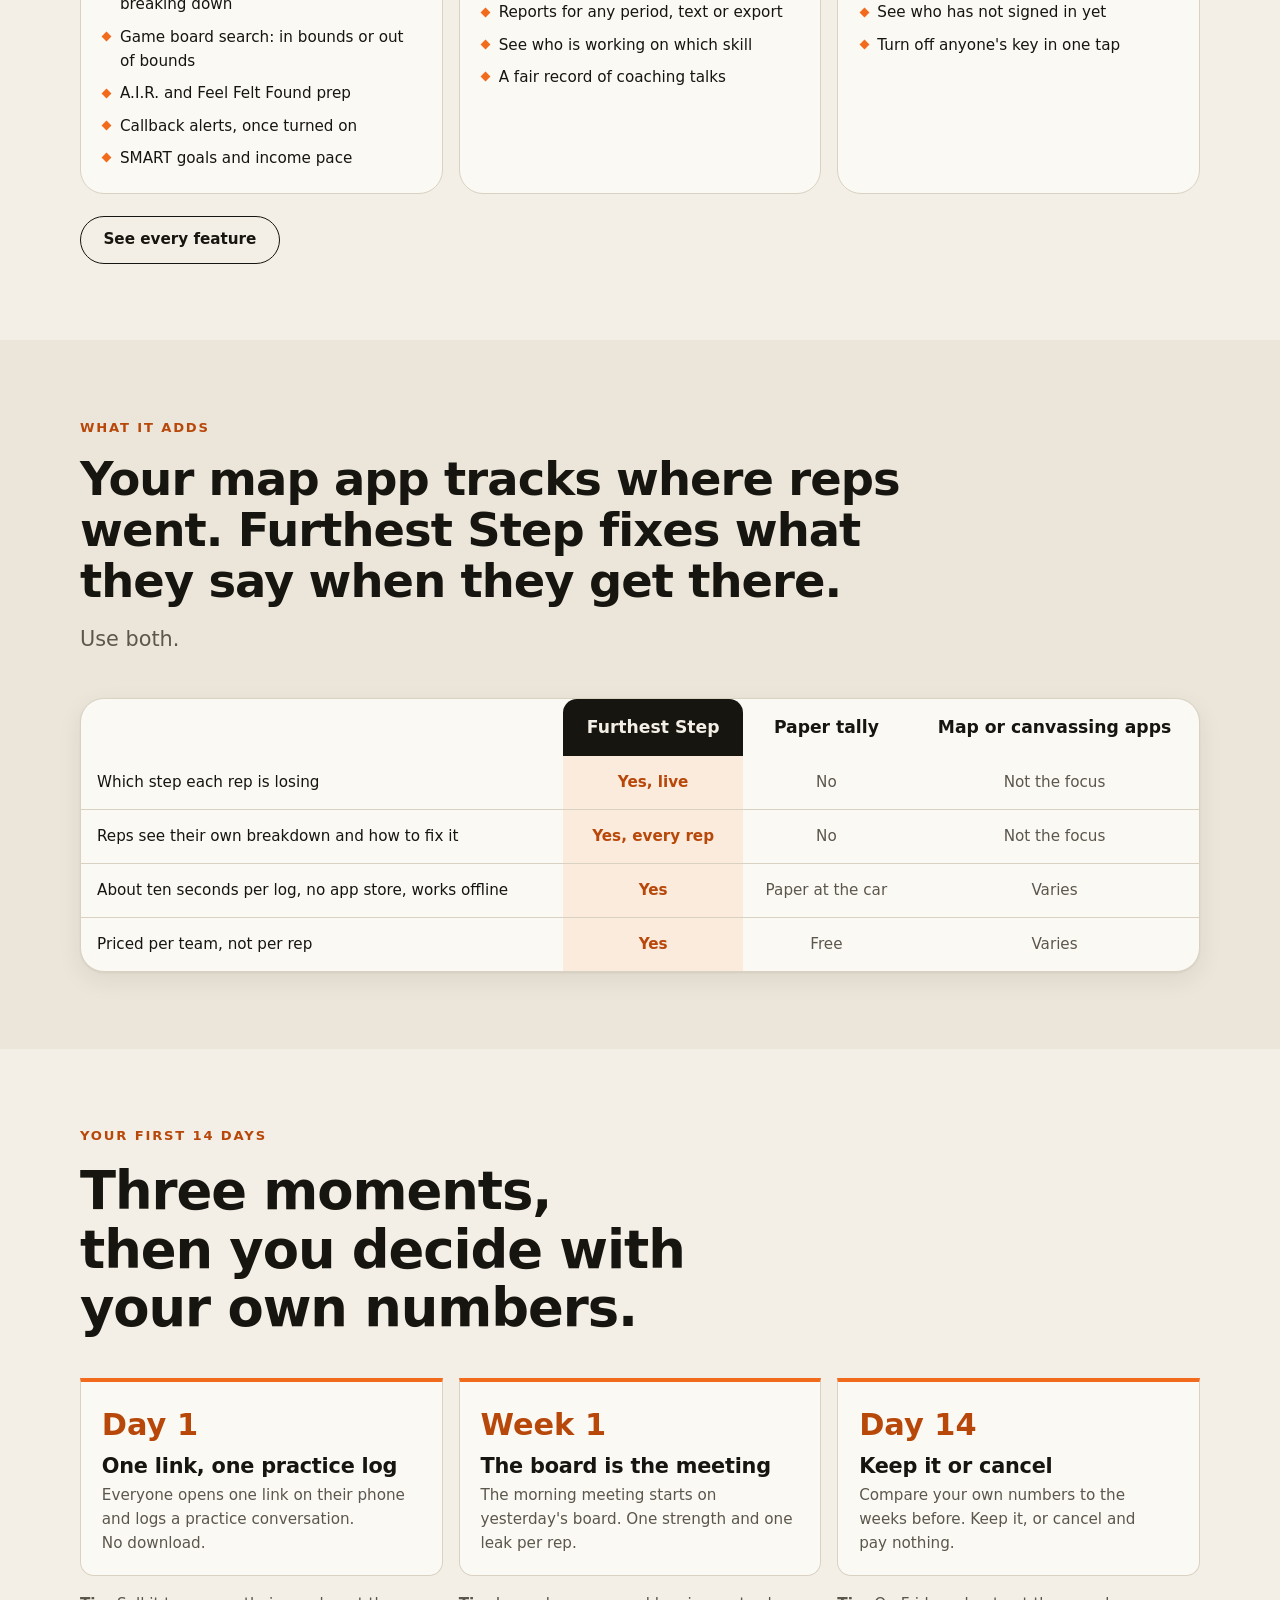
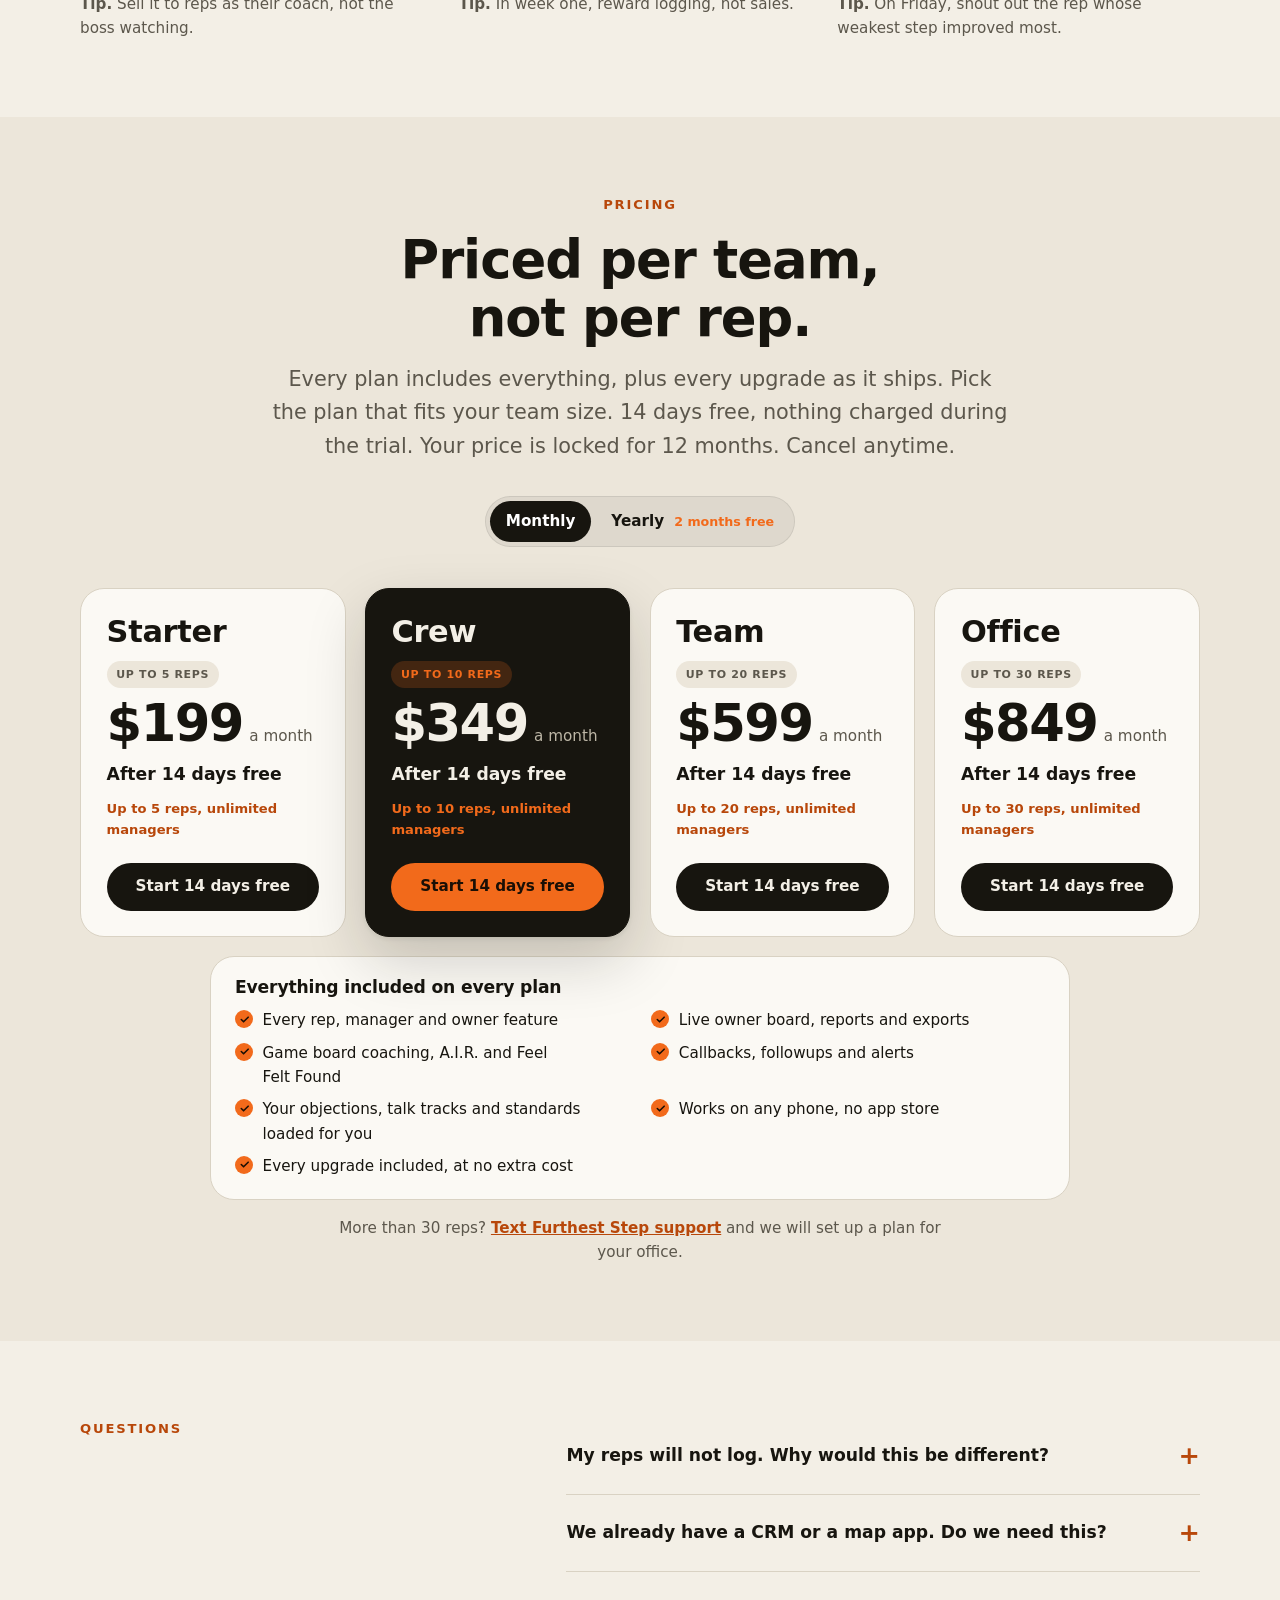
==== commit 83091cd3: "Accurate callback alert wording, new leaks screenshot" ====
--- a/index.html
+++ b/index.html
@@ -56,7 +56,7 @@
       </div>
     </div>
     <div class="hero-shots">
-      <figure class="shot shot-back"><img src="./assets/app/mgr_leaks.webp" alt="Manager screen listing where each rep is leaking, compared to the team median, with what to coach" width="720" height="1280"><figcaption>Manager</figcaption></figure>
+      <figure class="shot shot-back"><img src="./assets/app/mgr_leaks.webp?v=2" alt="Manager screen listing where each rep is leaking, compared to the team median, with what to coach" width="720" height="1280"><figcaption>Manager</figcaption></figure>
       <figure class="shot shot-front"><img src="./assets/app/rep_today.webp" alt="Rep screen with today's counters for made contact, presentation, close and sale" width="720" height="1280"><figcaption>Rep</figcaption></figure>
     </div>
   </div>
@@ -172,10 +172,10 @@
   <div class="wrap split">
     <div class="split-txt">
       <p class="eyebrow">Callbacks and follow ups</p>
-      <h2>Told to come back at 6? It makes sure they do.</h2>
+      <h2>Told to come back at 6? It reminds them and tells them when to head back.</h2>
       <p class="lede">For door to door teams, a callback is a sale waiting to happen. Reps pin the spot, set the time and add a name and number in a few taps.</p>
       <ul class="ticks">
-        <li>An alert 10 minutes before and at the time, even with the app closed</li>
+        <li>With alerts turned on, an alert 10 minutes before and at the time</li>
         <li>A leave by alert based on how far away they are</li>
         <li>A warning when they are too far to make it on time</li>
         <li>One tap fills in an on my way text to the homeowner</li>
@@ -229,7 +229,7 @@
     </div>
     <div class="mgr-grid">
       <figure class="mshot"><img src="./assets/app/mgr_funnel.webp" alt="Team funnel with active reps, D, P, C, S and D per sale" width="720" height="1280" decoding="async"><figcaption><b>Team funnel</b>Every step for the whole team, with D per sale.</figcaption></figure>
-      <figure class="mshot"><img src="./assets/app/mgr_leaks.webp" alt="Where each person is leaking, with what to coach" width="720" height="1280" decoding="async"><figcaption><b>Where each person is leaking</b>Their weakest step, against the team median, with what to coach.</figcaption></figure>
+      <figure class="mshot"><img src="./assets/app/mgr_leaks.webp?v=2" alt="Where each person is leaking, with what to coach" width="720" height="1280" decoding="async"><figcaption><b>Where each person is leaking</b>Their weakest step, against the team median, with what to coach.</figcaption></figure>
       <figure class="mshot"><img src="./assets/app/mgr_asked.webp" alt="What reps asked the game board today, with topic counts" width="720" height="1280" decoding="async"><figcaption><b>What reps asked the board</b>Who looked for help today, and on what topics.</figcaption></figure>
       <figure class="mshot"><img src="./assets/app/mgr_goals.webp" alt="Team goals: reps behind on pace at the top" width="720" height="1280" decoding="async"><figcaption><b>Goals and routines</b>Who is behind on pace, whose goals need work, who finished their routine.</figcaption></figure>
       <figure class="mshot"><img src="./assets/app/mgr_alerts.webp" alt="Team alerts at 8:30 PM and a Sunday noon roundup, and reps ranked" width="720" height="1280" decoding="async"><figcaption><b>Alerts</b>8:30 PM when reps are under your daily standard, plus a Sunday noon roundup.</figcaption></figure>
@@ -283,7 +283,7 @@
       <h2 class="rv d1">One app for the rep, the manager and the owner.</h2>
     </div>
     <div class="roles">
-      <article class="role rv"><h3>Reps</h3><ul><li>One tap per conversation, offline</li><li>Sees where their own day is breaking down</li><li>Game board search: in bounds or out of bounds</li><li>A.I.R. and Feel Felt Found prep</li><li>Callback alerts, even with the phone locked</li><li>SMART goals and income pace</li></ul></article>
+      <article class="role rv"><h3>Reps</h3><ul><li>One tap per conversation, offline</li><li>Sees where their own day is breaking down</li><li>Game board search: in bounds or out of bounds</li><li>A.I.R. and Feel Felt Found prep</li><li>Callback alerts, once turned on</li><li>SMART goals and income pace</li></ul></article>
       <article class="role rv d1"><h3>Managers</h3><ul><li>Every rep's funnel, live</li><li>Your standards, your flags</li><li>Reports for any period, text or export</li><li>See who is working on which skill</li><li>A fair record of coaching talks</li></ul></article>
       <article class="role rv d2"><h3>Owners</h3><ul><li>A personal key for every person</li><li>Text each rep their key</li><li>See who has not signed in yet</li><li>Turn off anyone's key in one tap</li></ul></article>
     </div>
@@ -291,7 +291,7 @@
       <button class="btn btn-ghost" type="button" id="fxBtn" aria-expanded="false" aria-controls="fxAll">See every feature</button>
     </div>
     <div class="fx" id="fxAll" hidden>
-      <div class="fx-col"><h3>For reps</h3><ul><li><b>One tap counters</b><span>Tap the furthest step reached and every earlier step counts too. Undo reverses a tap, and minus fixes a single box.</span></li><li><b>Game board search</b><span>Type a struggle that keeps coming back, like "they keep saying not interested." Get the one thing to try next, plus a quick Yes or Not yet self check that rechecks after ten more conversations.</span></li><li><b>Pace, Pitch, Attitude read</b><span>The app reads the funnel and tells the rep which of the three levers is costing them sales.</span></li><li><b>Objection prep</b><span>A.I.R. and Feel Felt Found answers to practice before the next conversation, not scripts to read in the middle of one. Retail teams also get 15 and 5 and Turn and Return.</span></li><li><b>Training board</b><span>Short, searchable lessons: the ten step sale flow, know your product, and ten work habits like Be Prepared, Know Your Why and Focus on Controllables.</span></li><li><b>SMART goals and goal helper</b><span>Reps start from what they no longer want, turn it into a 30, 60 or 90 day goal, and watch each SMART letter light up as the goal gets sharper.</span></li><li><b>Income pace</b><span>Enter an income target and see the daily conversations, presentations and asks needed to hit it, and how improving one step cuts the work required.</span></li><li><b>Daily routine check ins</b><span>Reps plan their day around their goals and check off what they actually did.</span></li><li><b>Callback alerts</b><span>Save a return address or pinned spot and a time. Alerts arrive ten minutes before and right on time, even with the phone locked.</span></li><li><b>Leave by warning</b><span>Optional. Estimates walking time back to a callback so reps leave in time. It is not location tracking for managers.</span></li><li><b>Followups</b><span>Log a promise with a due time and how to reach them: go back, call or text, with a name and number.</span></li><li><b>Time off requests</b><span>Reps enter a day or a range, and see Seen by your manager when it is acknowledged.</span></li><li><b>Works anywhere</b><span>Offline taps sync when signal returns. No app store, any phone, saved to the home screen. High contrast mode for bright sun.</span></li></ul></div>
+      <div class="fx-col"><h3>For reps</h3><ul><li><b>One tap counters</b><span>Tap the furthest step reached and every earlier step counts too. Undo reverses a tap, and minus fixes a single box.</span></li><li><b>Game board search</b><span>Type a struggle that keeps coming back, like "they keep saying not interested." Get the one thing to try next, plus a quick Yes or Not yet self check that rechecks after ten more conversations.</span></li><li><b>Pace, Pitch, Attitude read</b><span>The app reads the funnel and tells the rep which of the three levers is costing them sales.</span></li><li><b>Objection prep</b><span>A.I.R. and Feel Felt Found answers to practice before the next conversation, not scripts to read in the middle of one. Retail teams also get 15 and 5 and Turn and Return.</span></li><li><b>Training board</b><span>Short, searchable lessons: the ten step sale flow, know your product, and ten work habits like Be Prepared, Know Your Why and Focus on Controllables.</span></li><li><b>SMART goals and goal helper</b><span>Reps start from what they no longer want, turn it into a 30, 60 or 90 day goal, and watch each SMART letter light up as the goal gets sharper.</span></li><li><b>Income pace</b><span>Enter an income target and see the daily conversations, presentations and asks needed to hit it, and how improving one step cuts the work required.</span></li><li><b>Daily routine check ins</b><span>Reps plan their day around their goals and check off what they actually did.</span></li><li><b>Callback alerts</b><span>Save a return address or pinned spot and a time. With alerts turned on, they arrive ten minutes before and right on time.</span></li><li><b>Leave by warning</b><span>Optional. Estimates walking time back to a callback so reps leave in time. It is not location tracking for managers.</span></li><li><b>Followups</b><span>Log a promise with a due time and how to reach them: go back, call or text, with a name and number.</span></li><li><b>Time off requests</b><span>Reps enter a day or a range, and see Seen by your manager when it is acknowledged.</span></li><li><b>Works anywhere</b><span>Offline taps sync when signal returns. No app store, any phone, saved to the home screen. High contrast mode for bright sun.</span></li></ul></div>
       <div class="fx-col"><h3>For managers</h3><ul><li><b>Live team board</b><span>Every rep's numbers and funnel, live, for today, this week or any range.</span></li><li><b>Your standards, your flags</b><span>Set minimum sales per week, contacts per day, contacts per sale and how many weeks before a flag. New teams start blank, so nothing is judged until you decide.</span></li><li><b>Attention flags and alerts</b><span>Reps under standard get flagged. Opt in alerts at 8:30 PM Monday through Saturday and a weekly roundup Sunday at noon.</span></li><li><b>Reports in one tap</b><span>Today, this week so far, last week, last two full weeks, this month or last month. Text it, email it, save a PDF or export a CSV.</span></li><li><b>Who is trying to improve</b><span>See which coaching topics each rep is working on, without reading their private words. Reps who search and practice stand out from reps who do not.</span></li><li><b>Skill or circumstances</b><span>The app separates problems a rep controls from ones they do not, like weather or territory, so you coach the right thing.</span></li><li><b>Fair rep log</b><span>Record wins, complaints and coaching talks with dates. The rep sees each entry and can add their side, and repeated patterns become clear.</span></li><li><b>Goal intake</b><span>Paste a rep's goals or upload a PDF, Word file or photo. The app sorts personal, financial and business goals and lets you correct them before saving.</span></li><li><b>Who needs help first</b><span>Goals and routines put the reps who need you at the top, each with a plain next action.</span></li><li><b>Audited edits</b><span>Fix a rep's numbers when needed, with every manager edit recorded.</span></li></ul></div>
       <div class="fx-col"><h3>For owners</h3><ul><li><b>Personal keys</b><span>Every manager and rep gets their own key. Remove anyone from any phone, and it takes effect even on offline phones when they reconnect.</span></li><li><b>Turn off a key</b><span>Turn off a rep's key in one tap. Their numbers stay in your reports.</span></li><li><b>See who is signed in</b><span>Your key list shows who has signed in and who has not yet, so you know who is actually on board.</span></li><li><b>Your data stays yours</b><span>Licensed to your team only, with owner control over every key.</span></li></ul></div>
     </div>
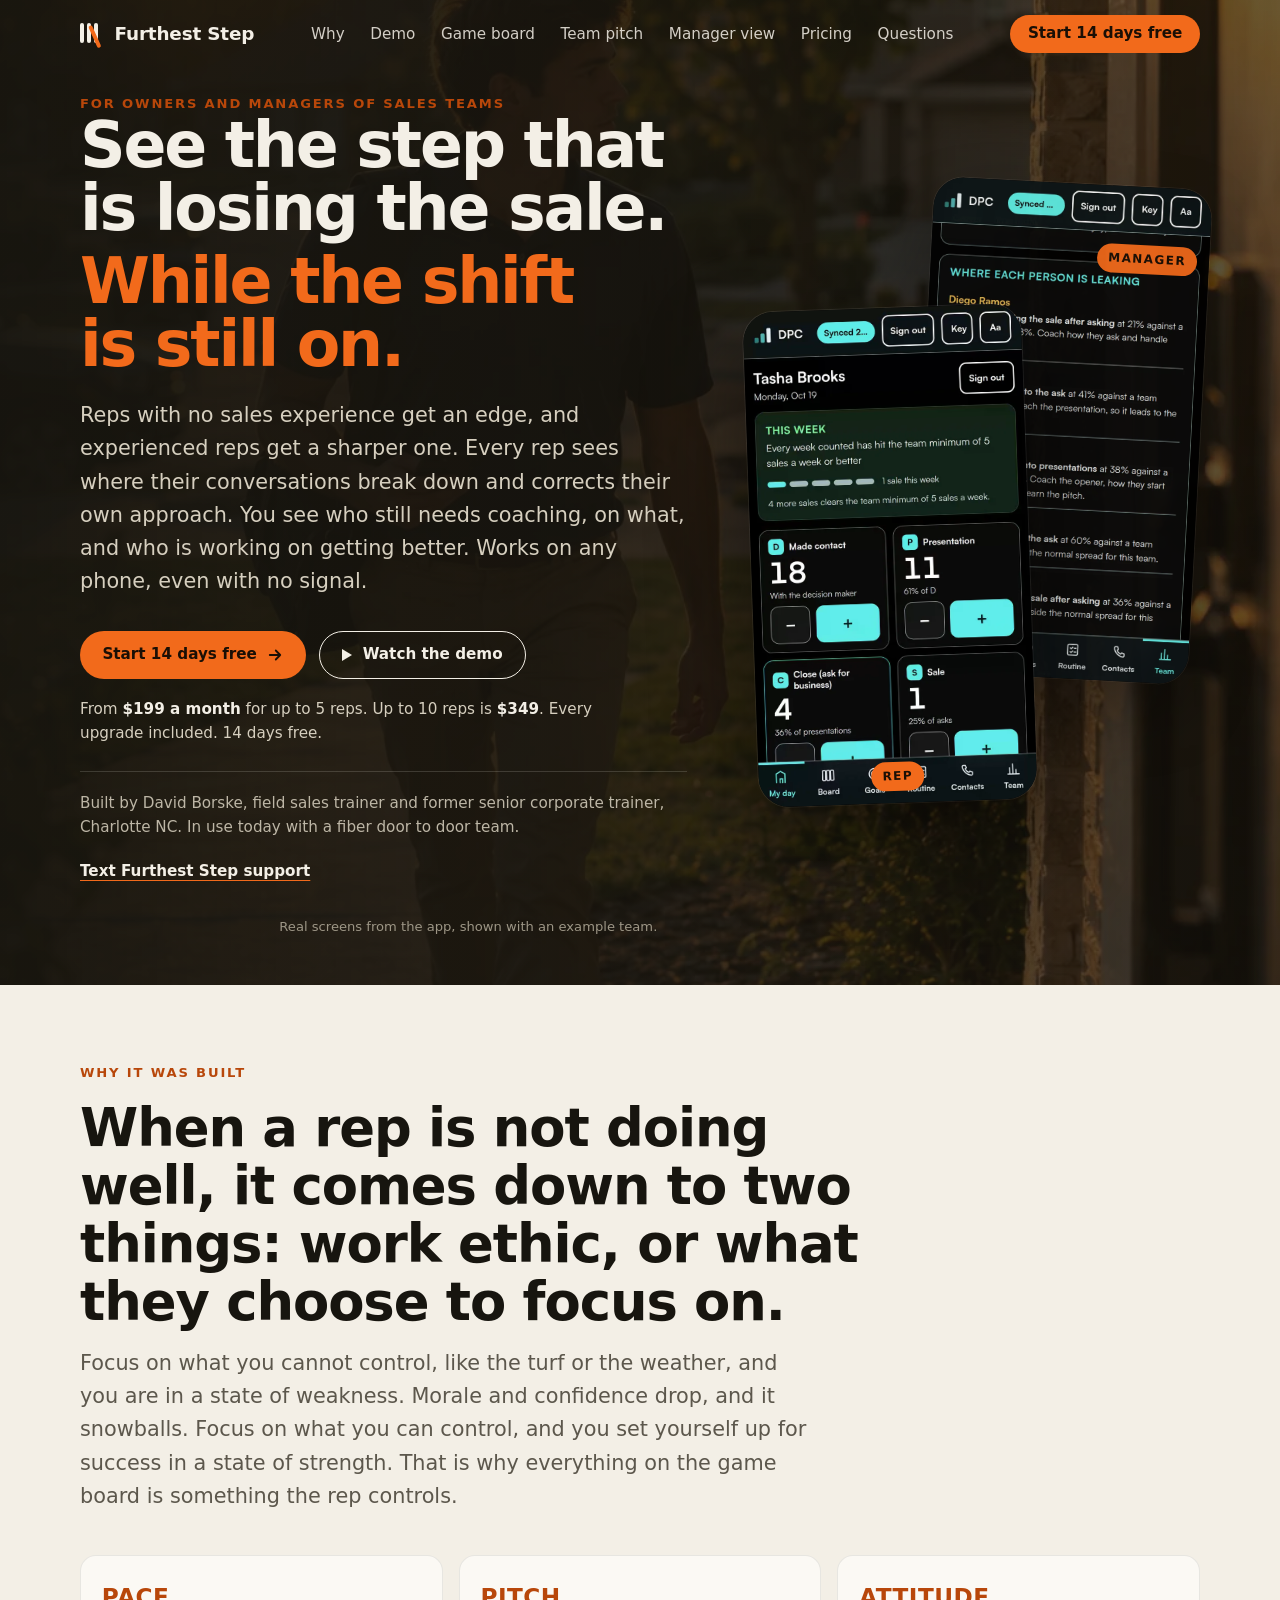
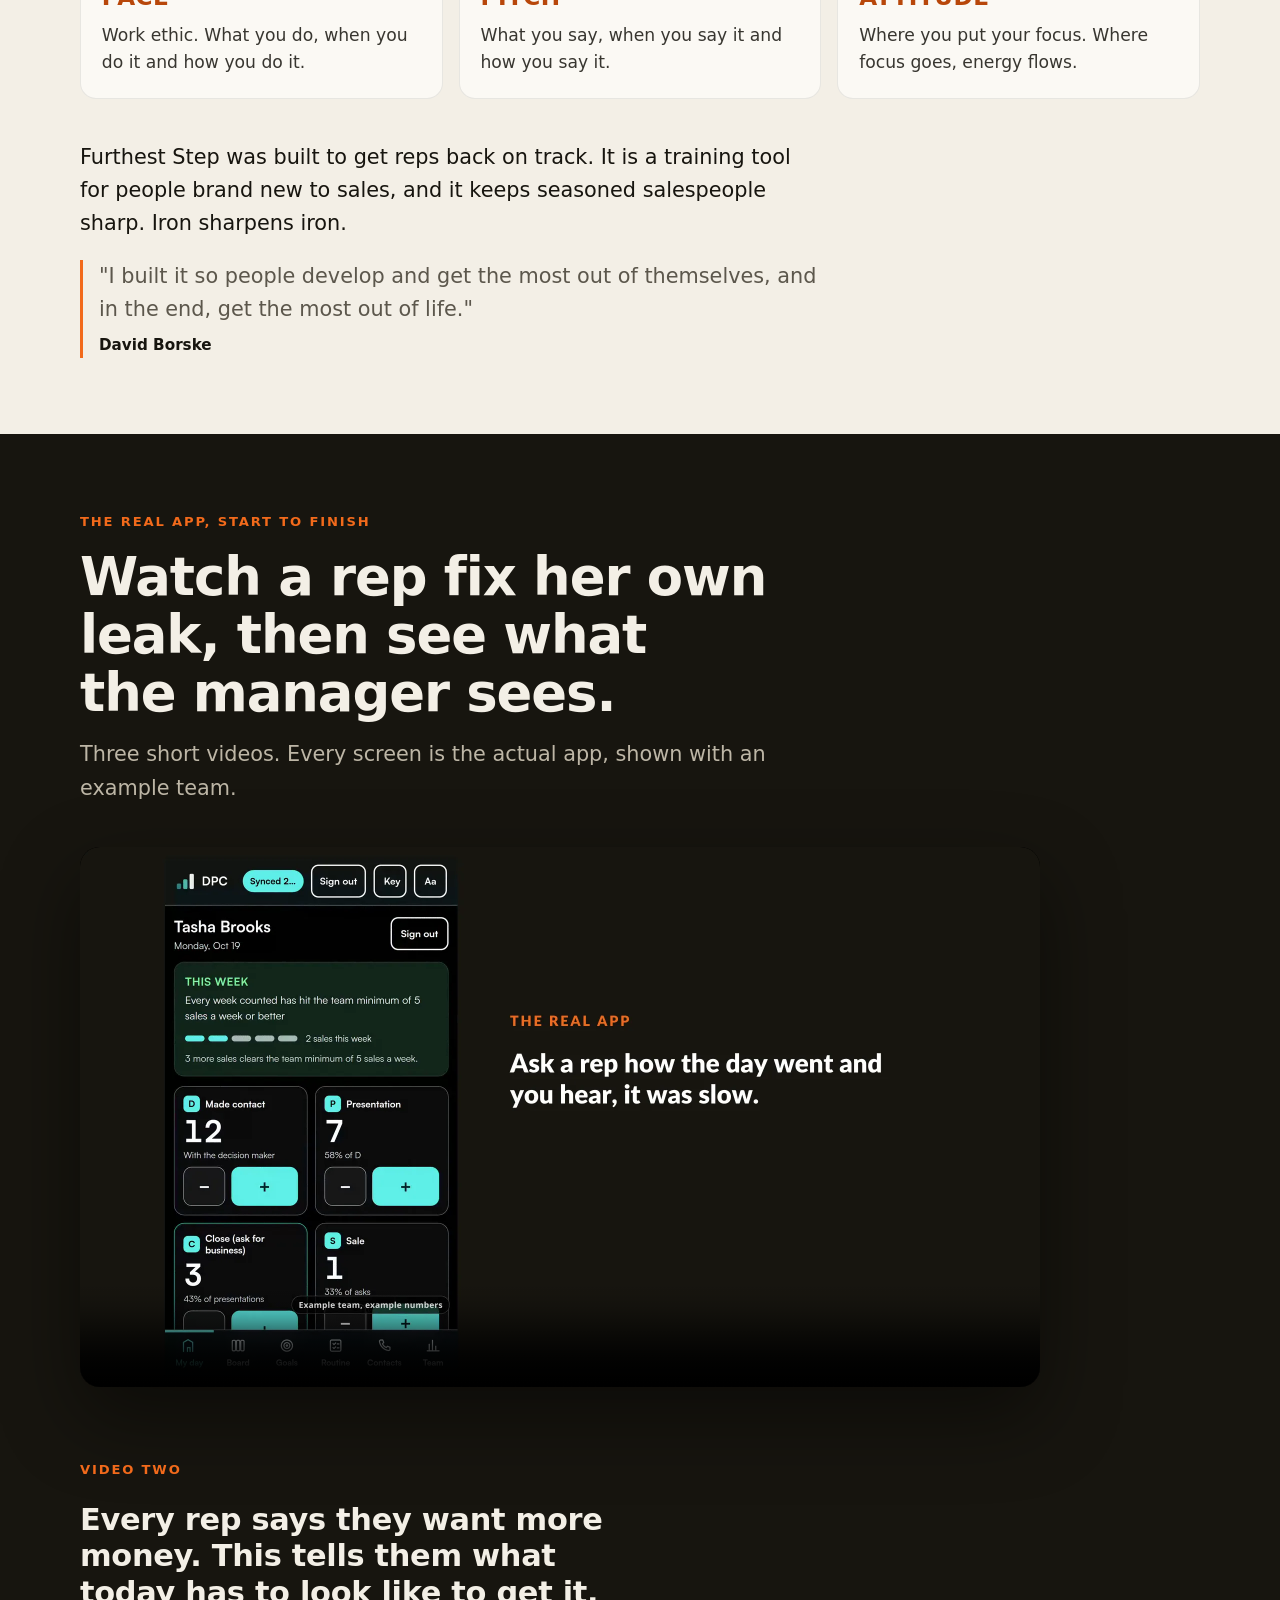
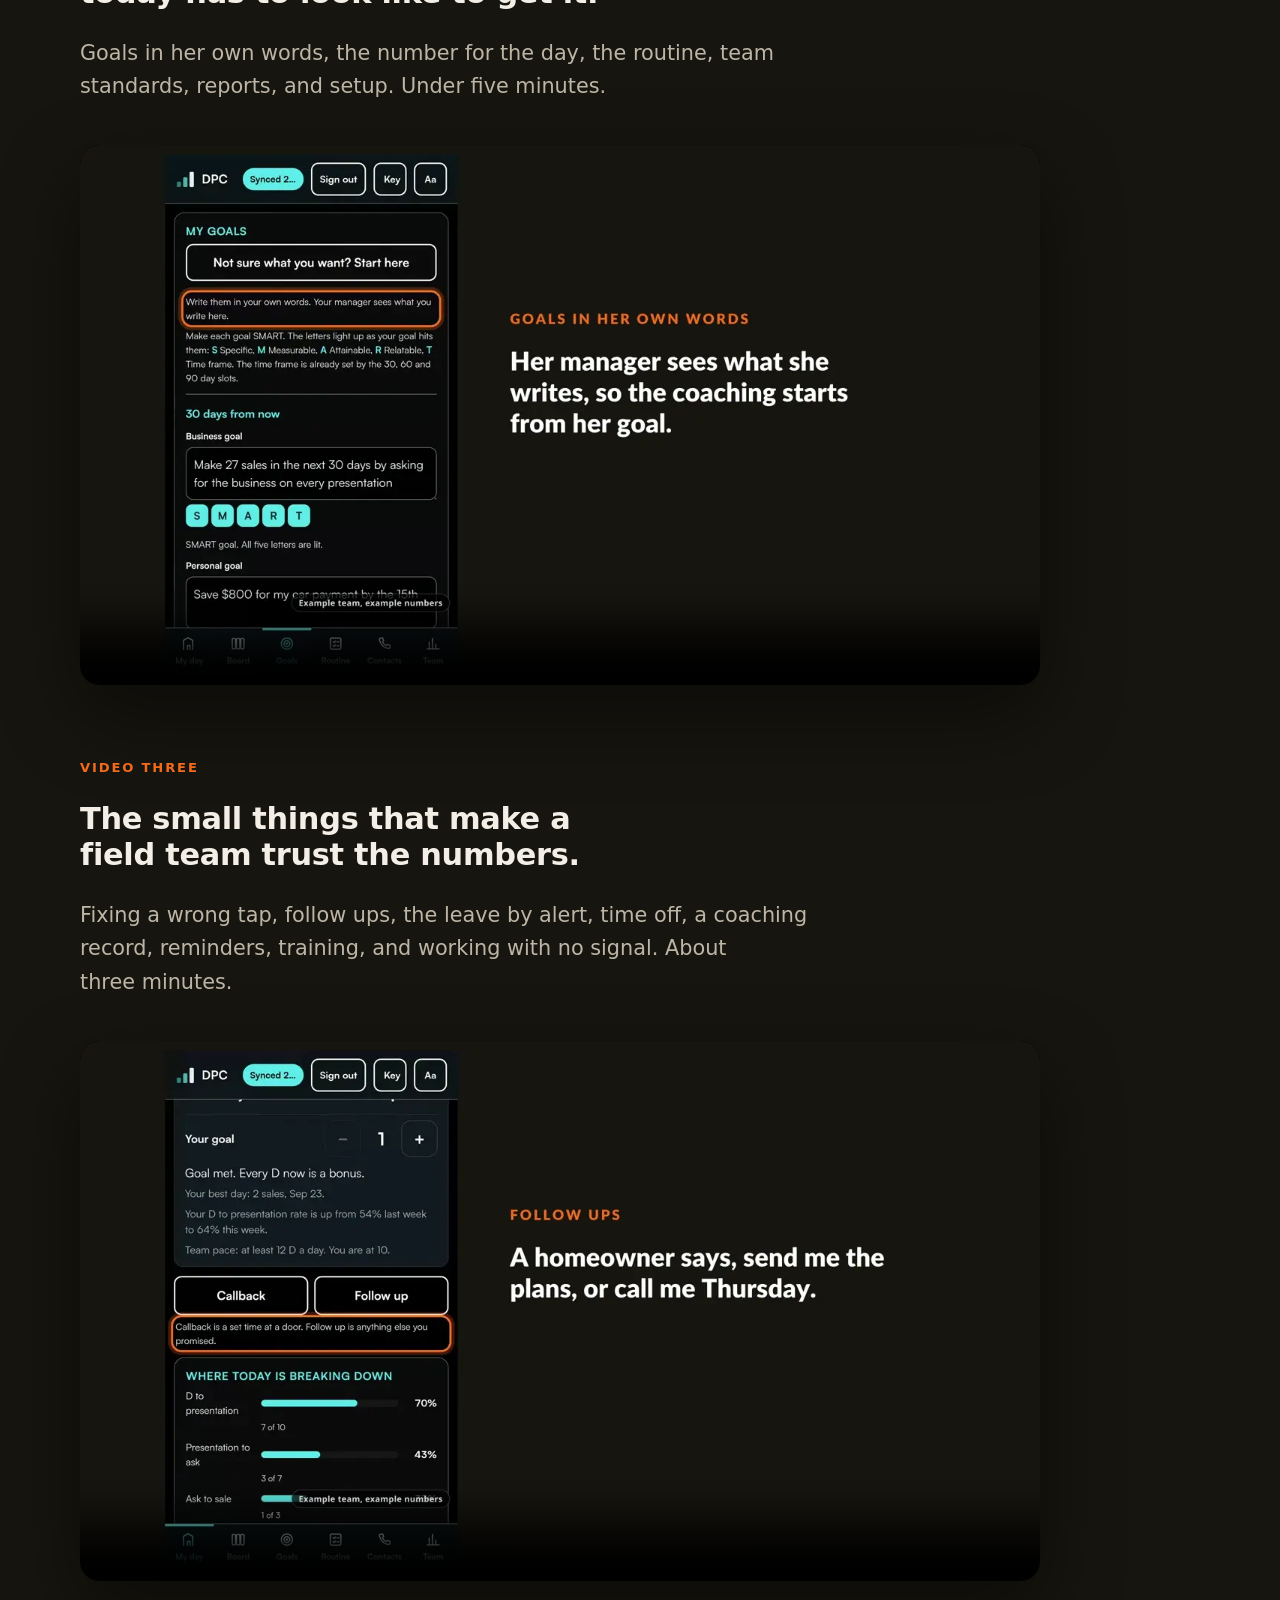
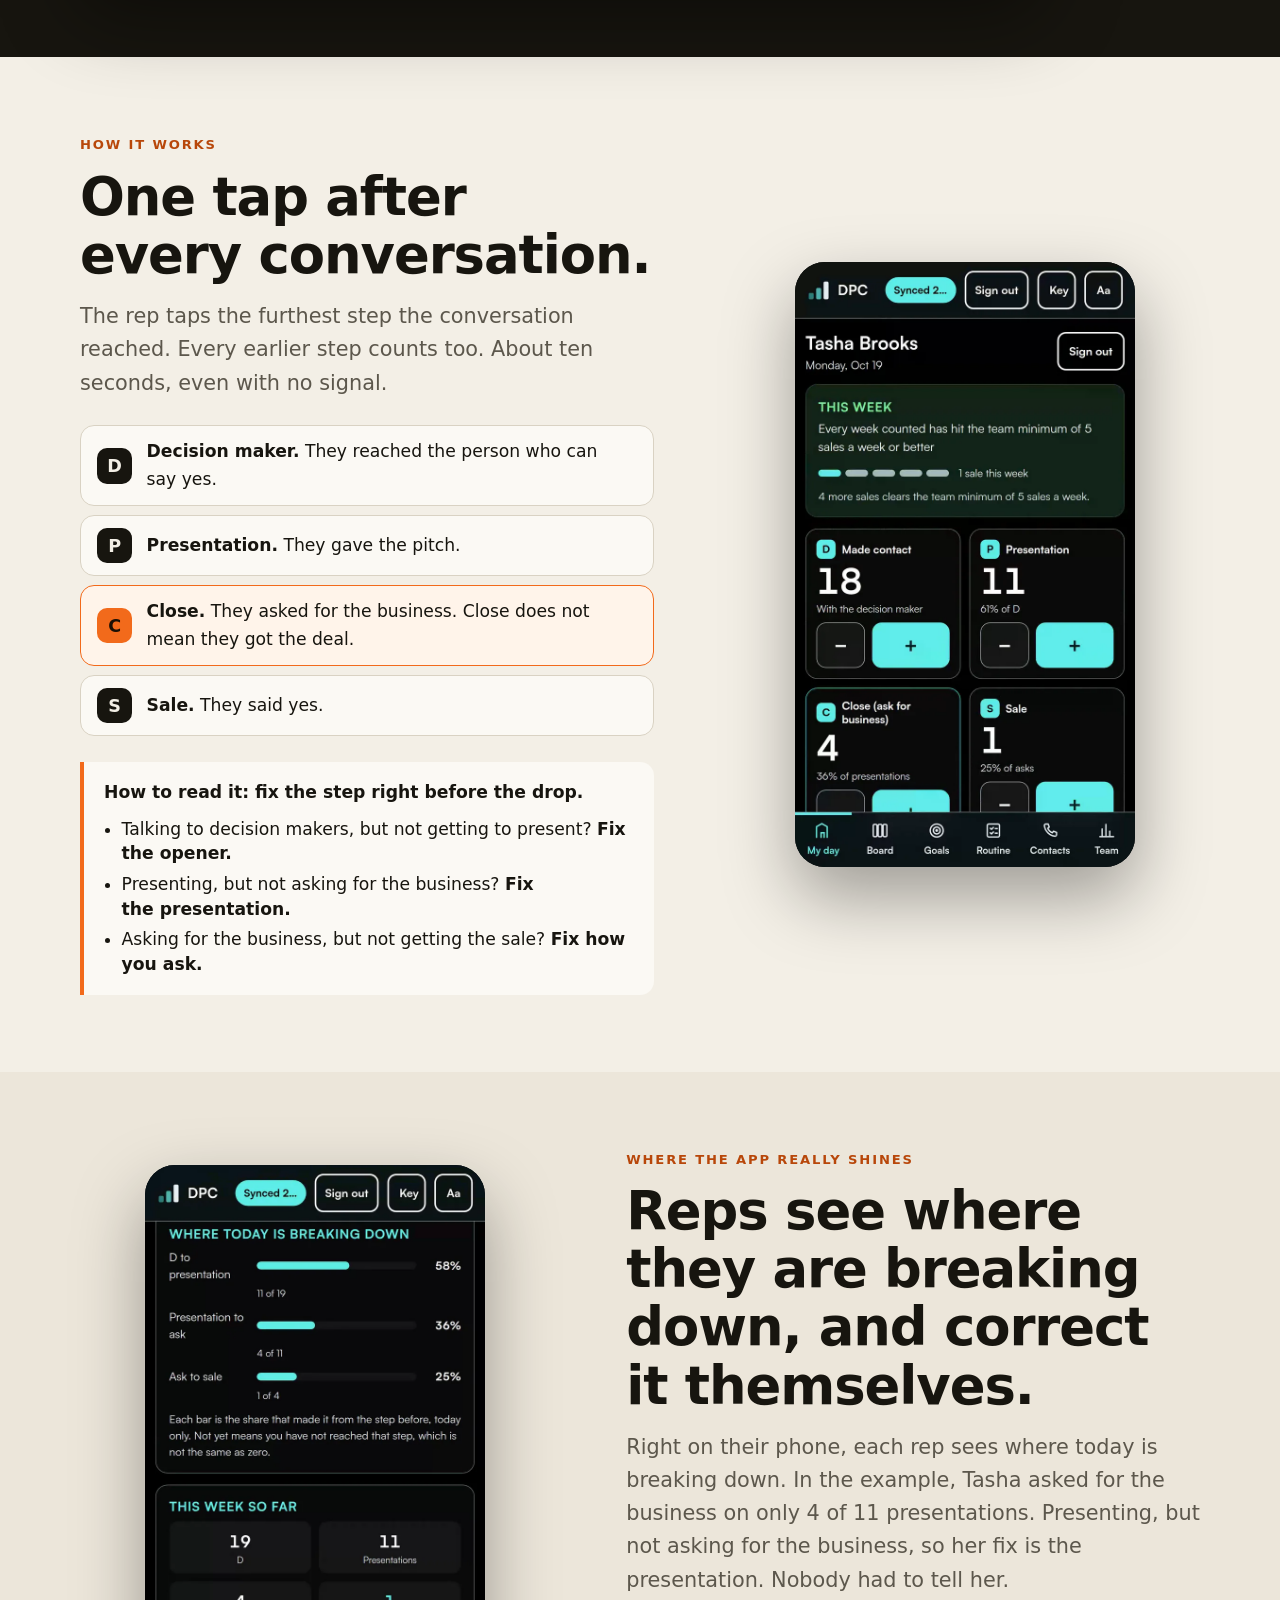
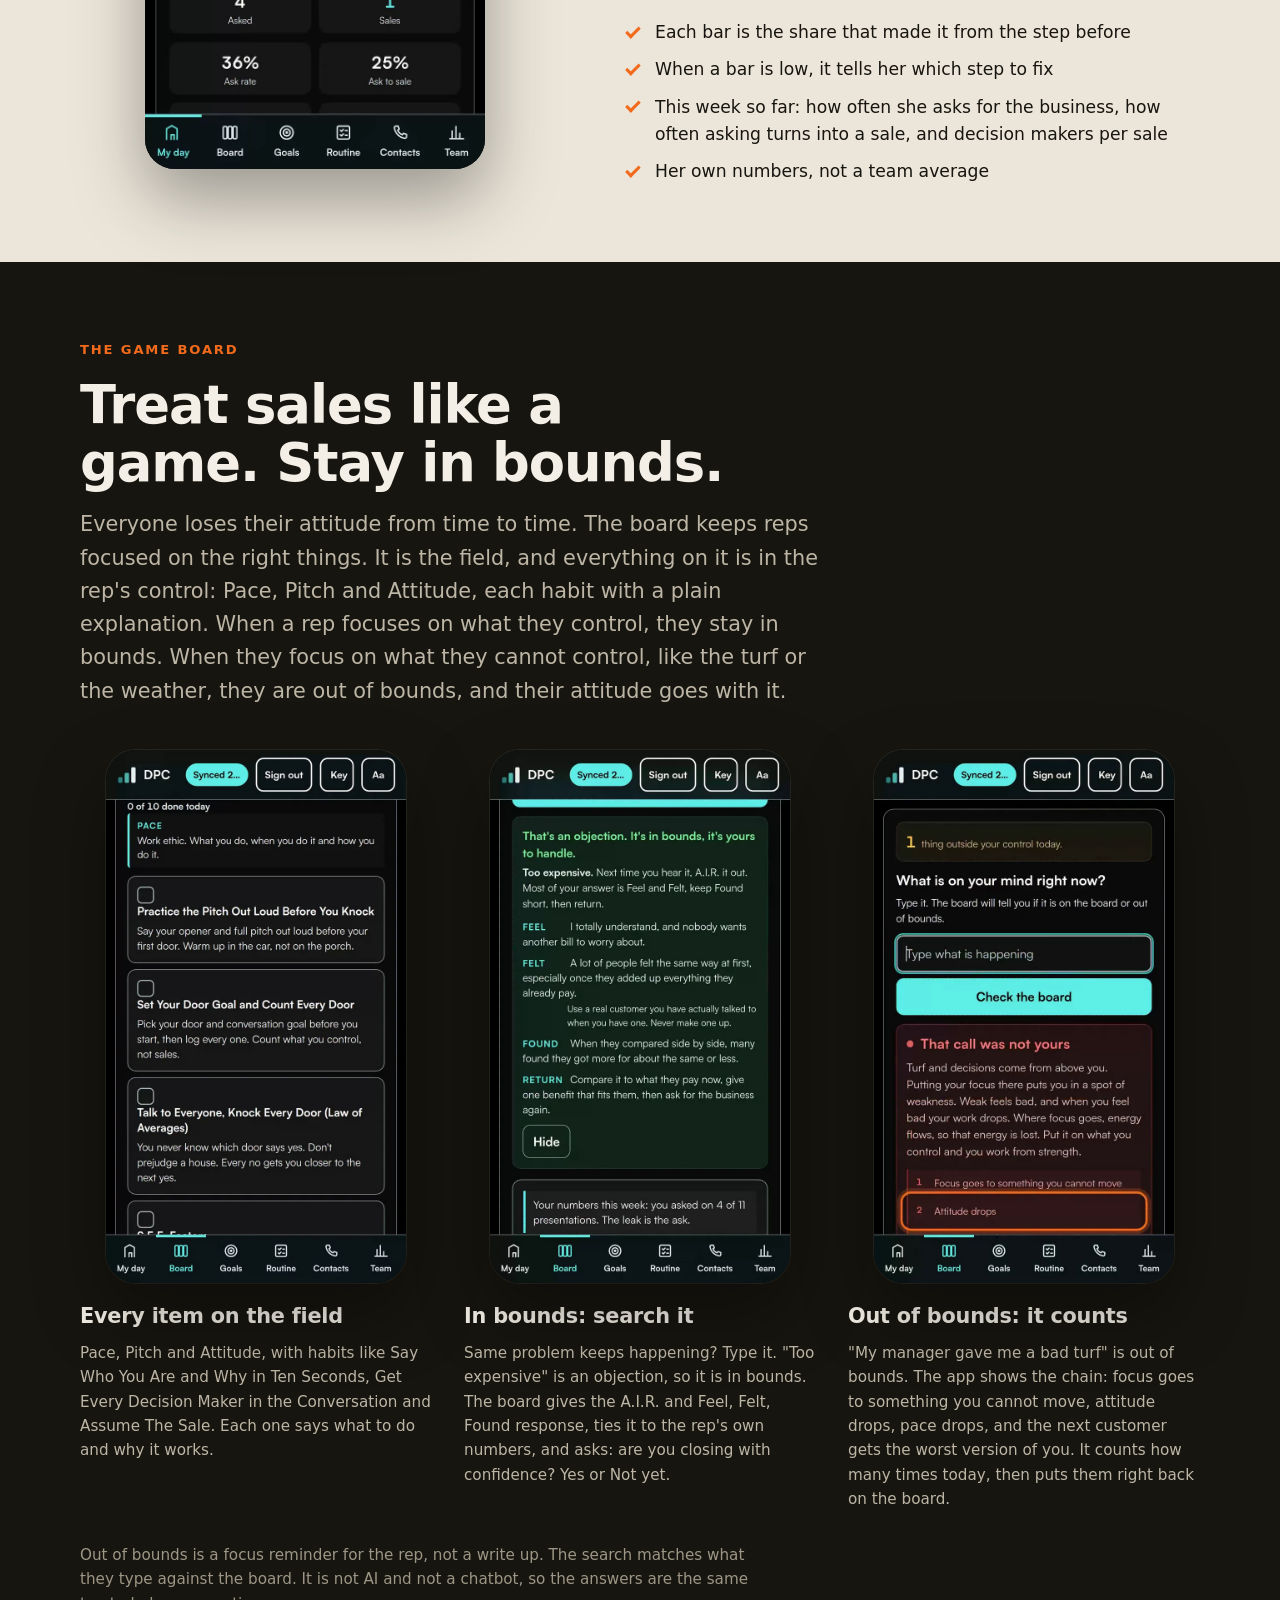
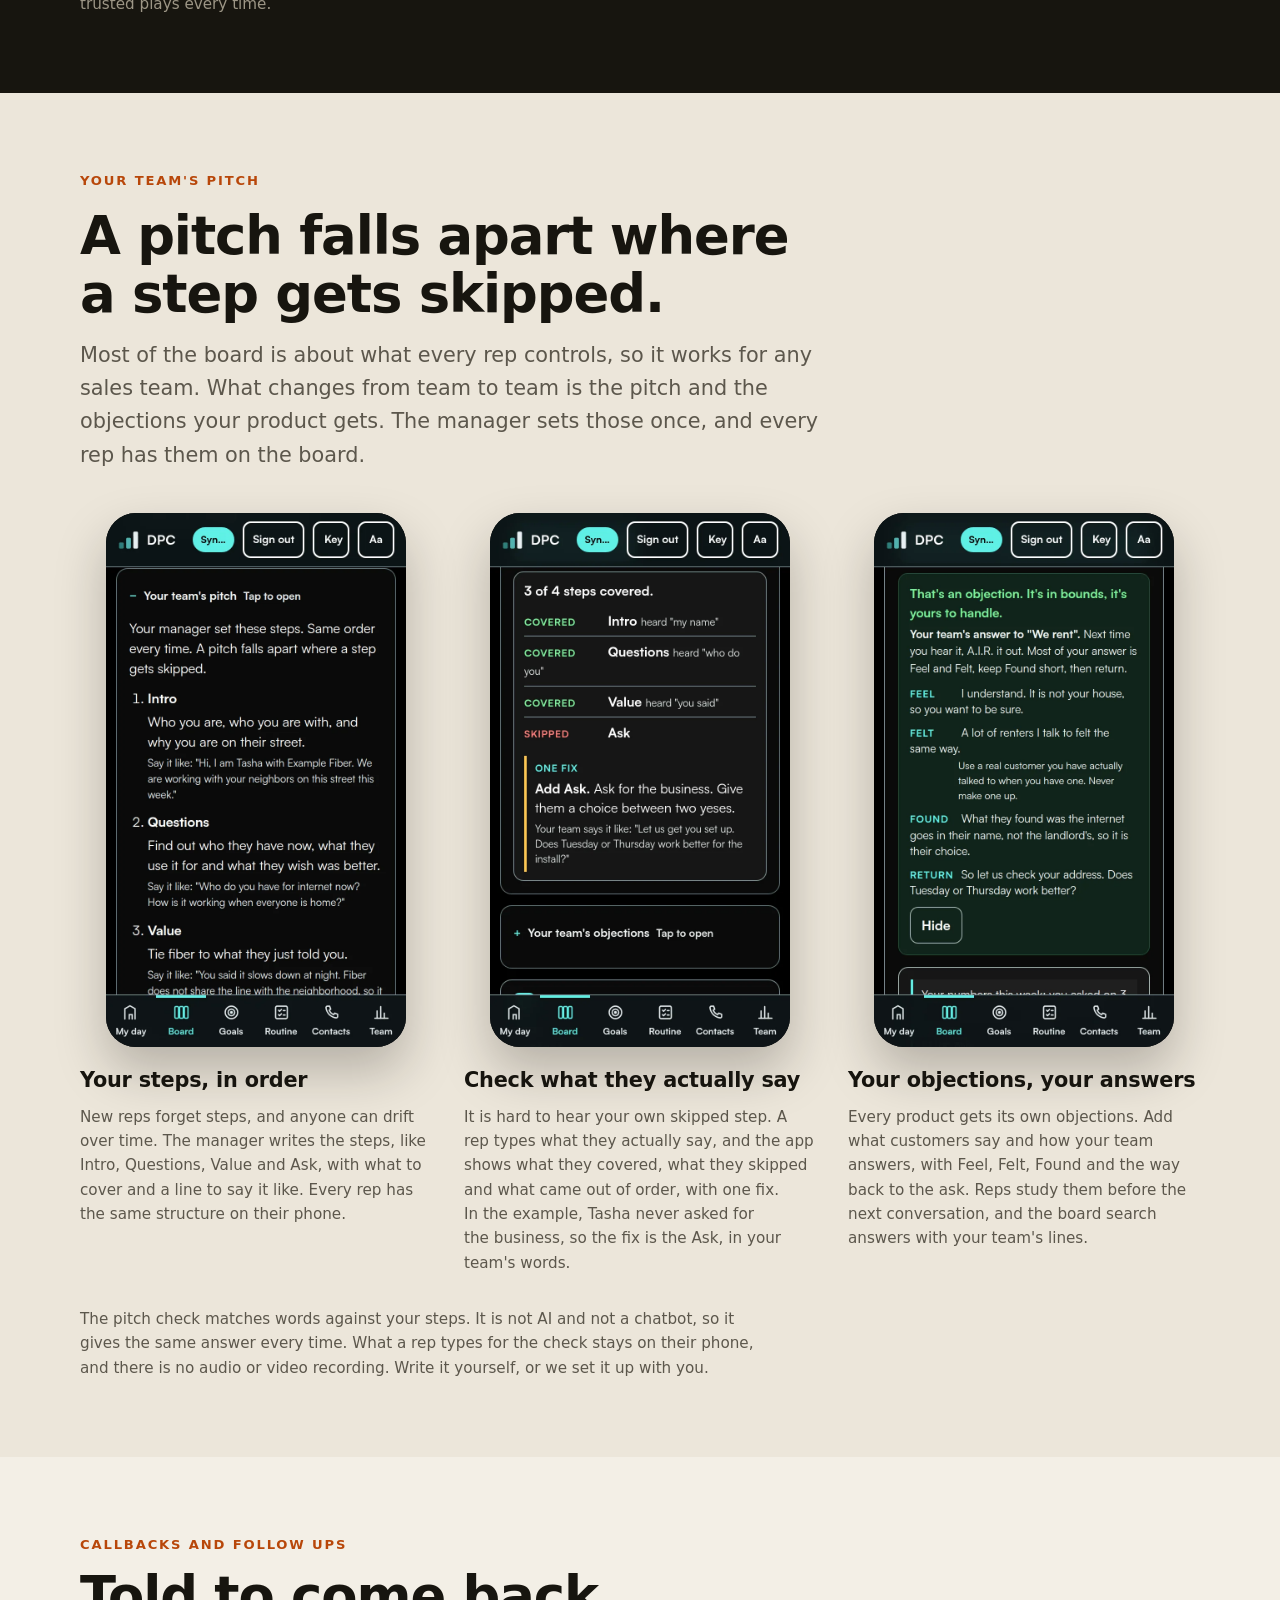
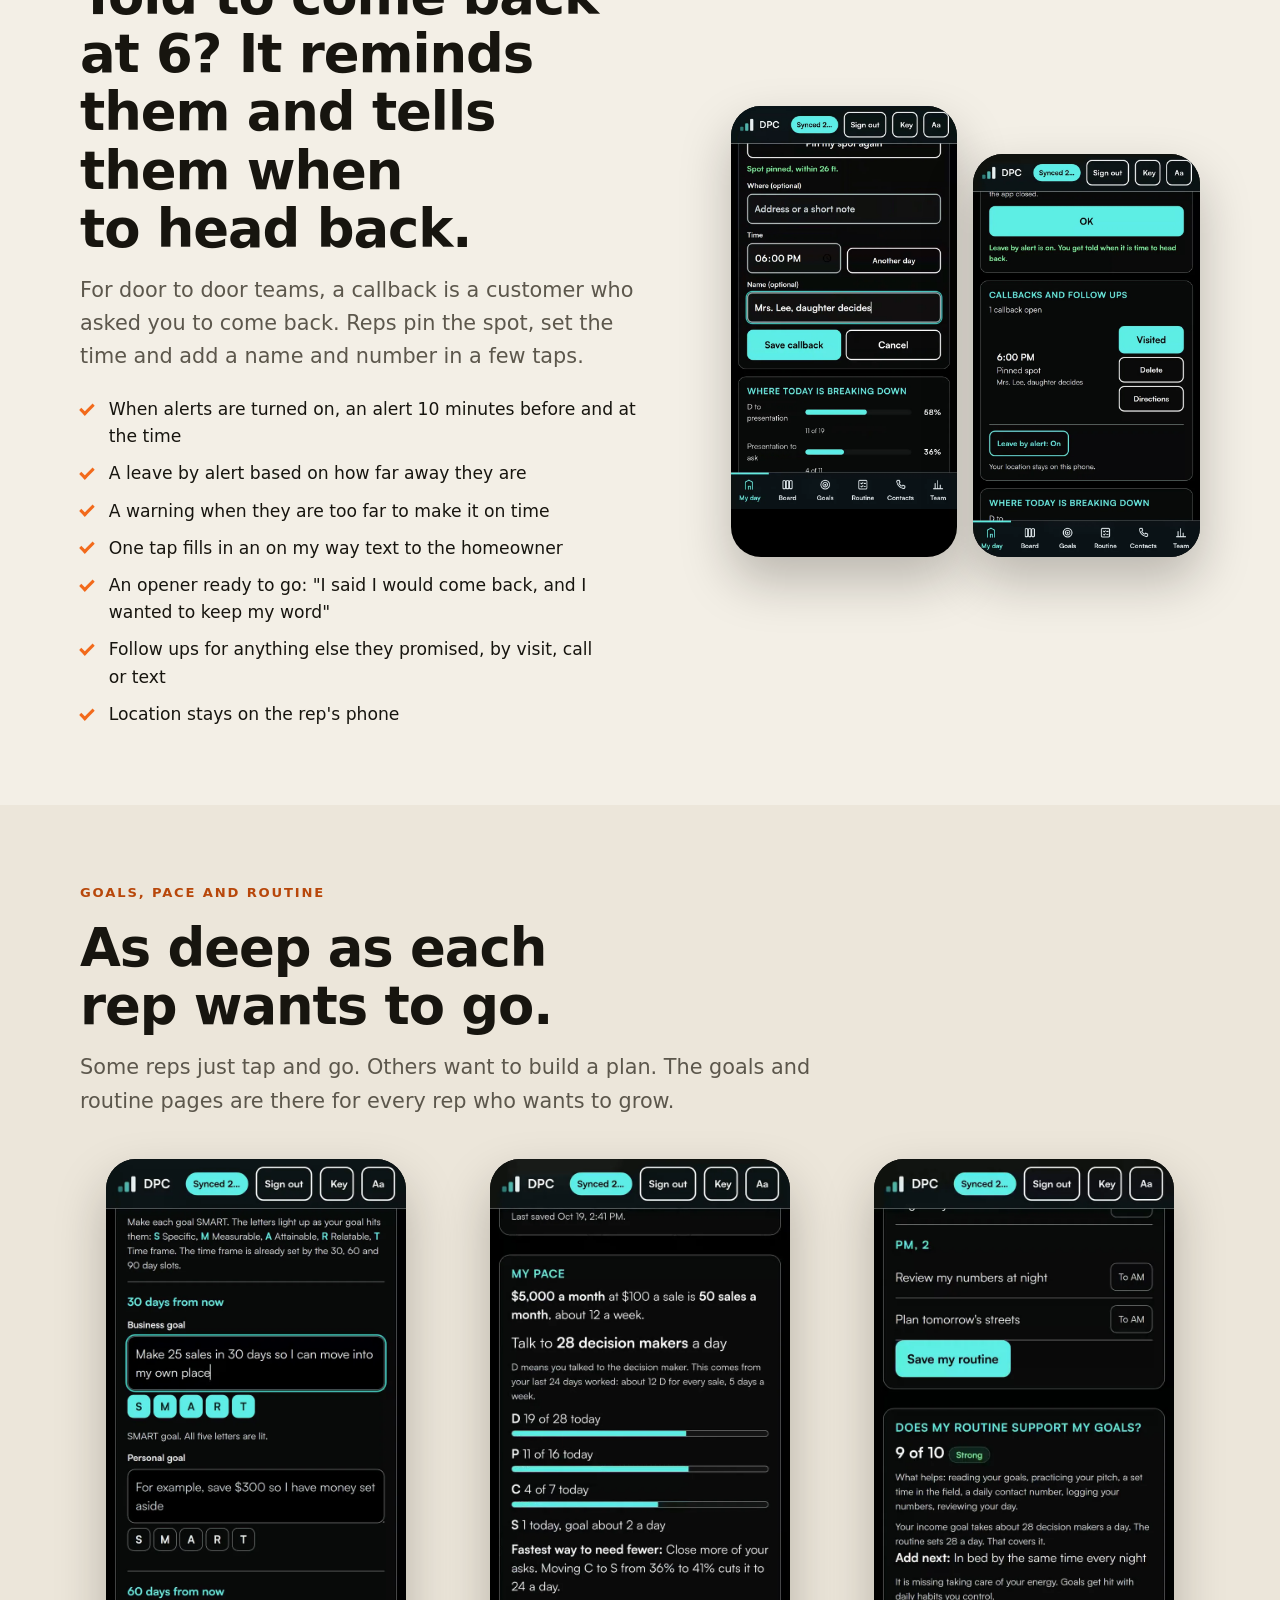
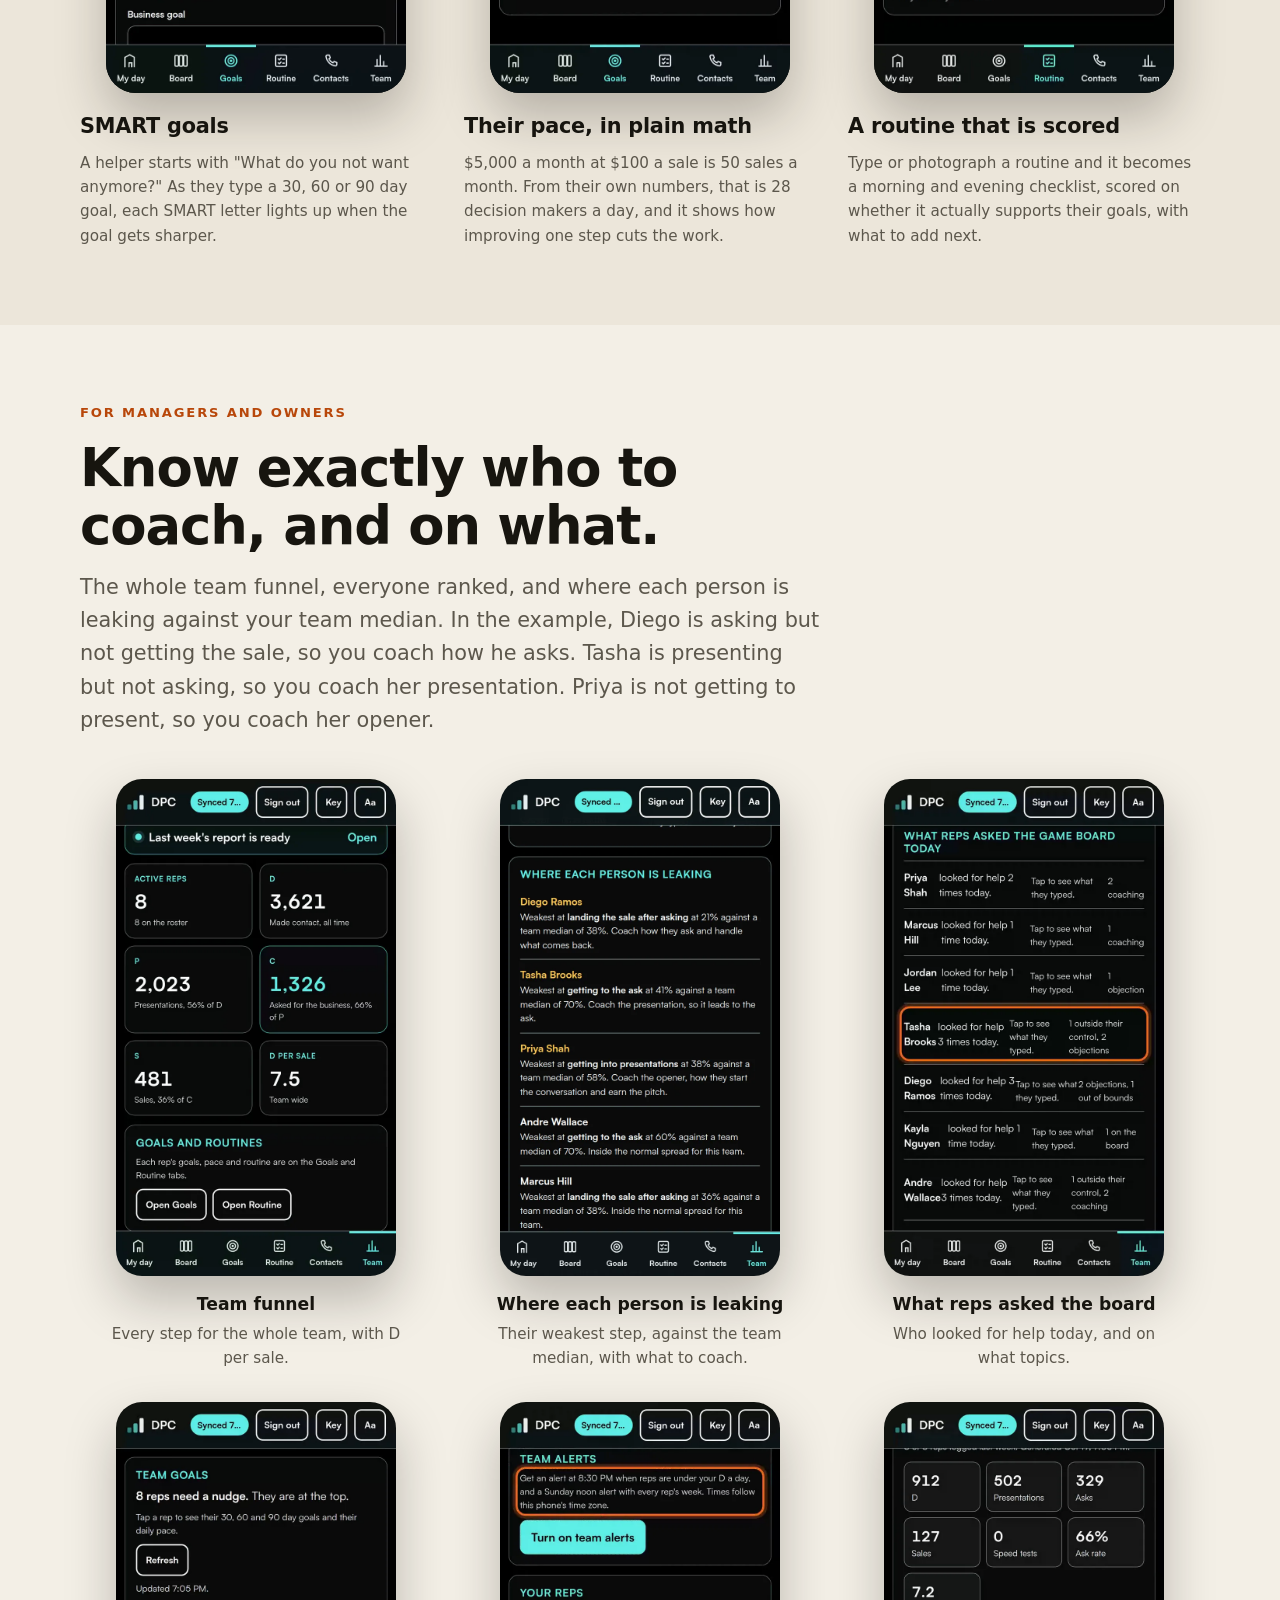
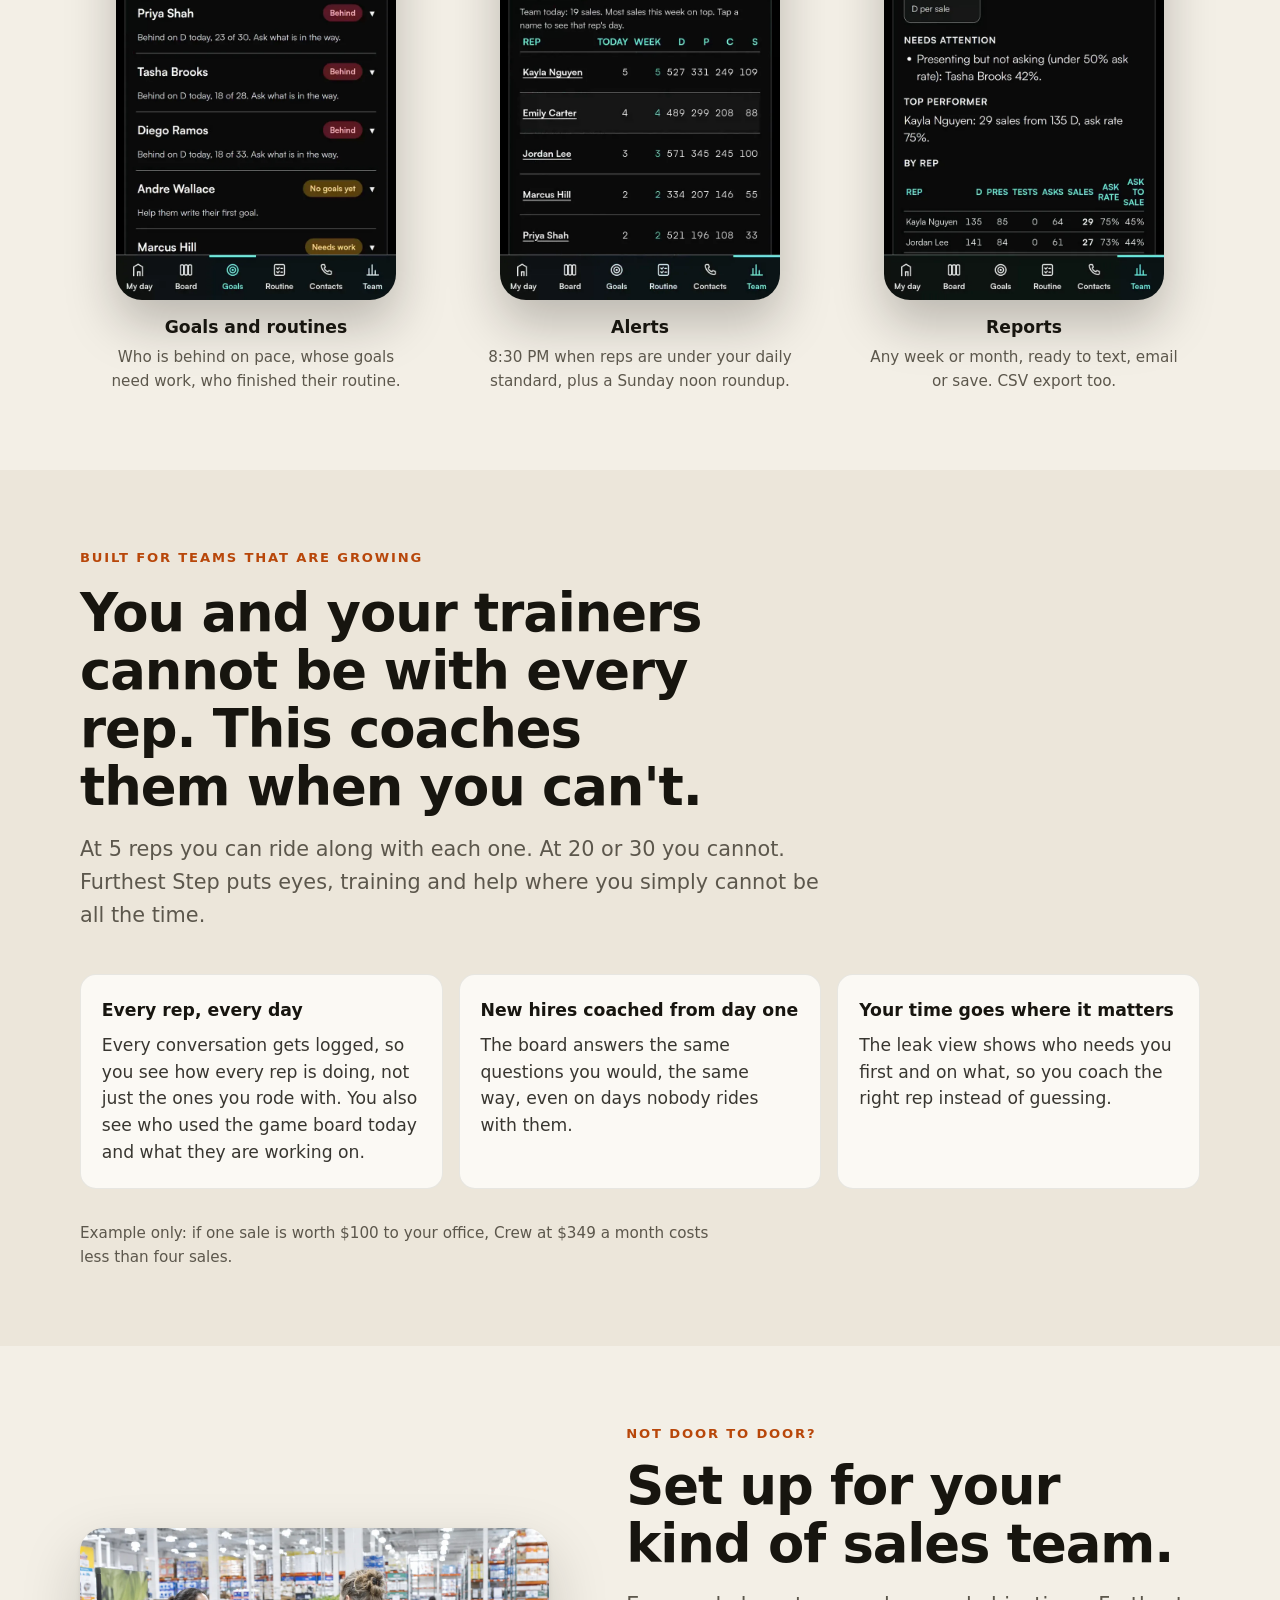
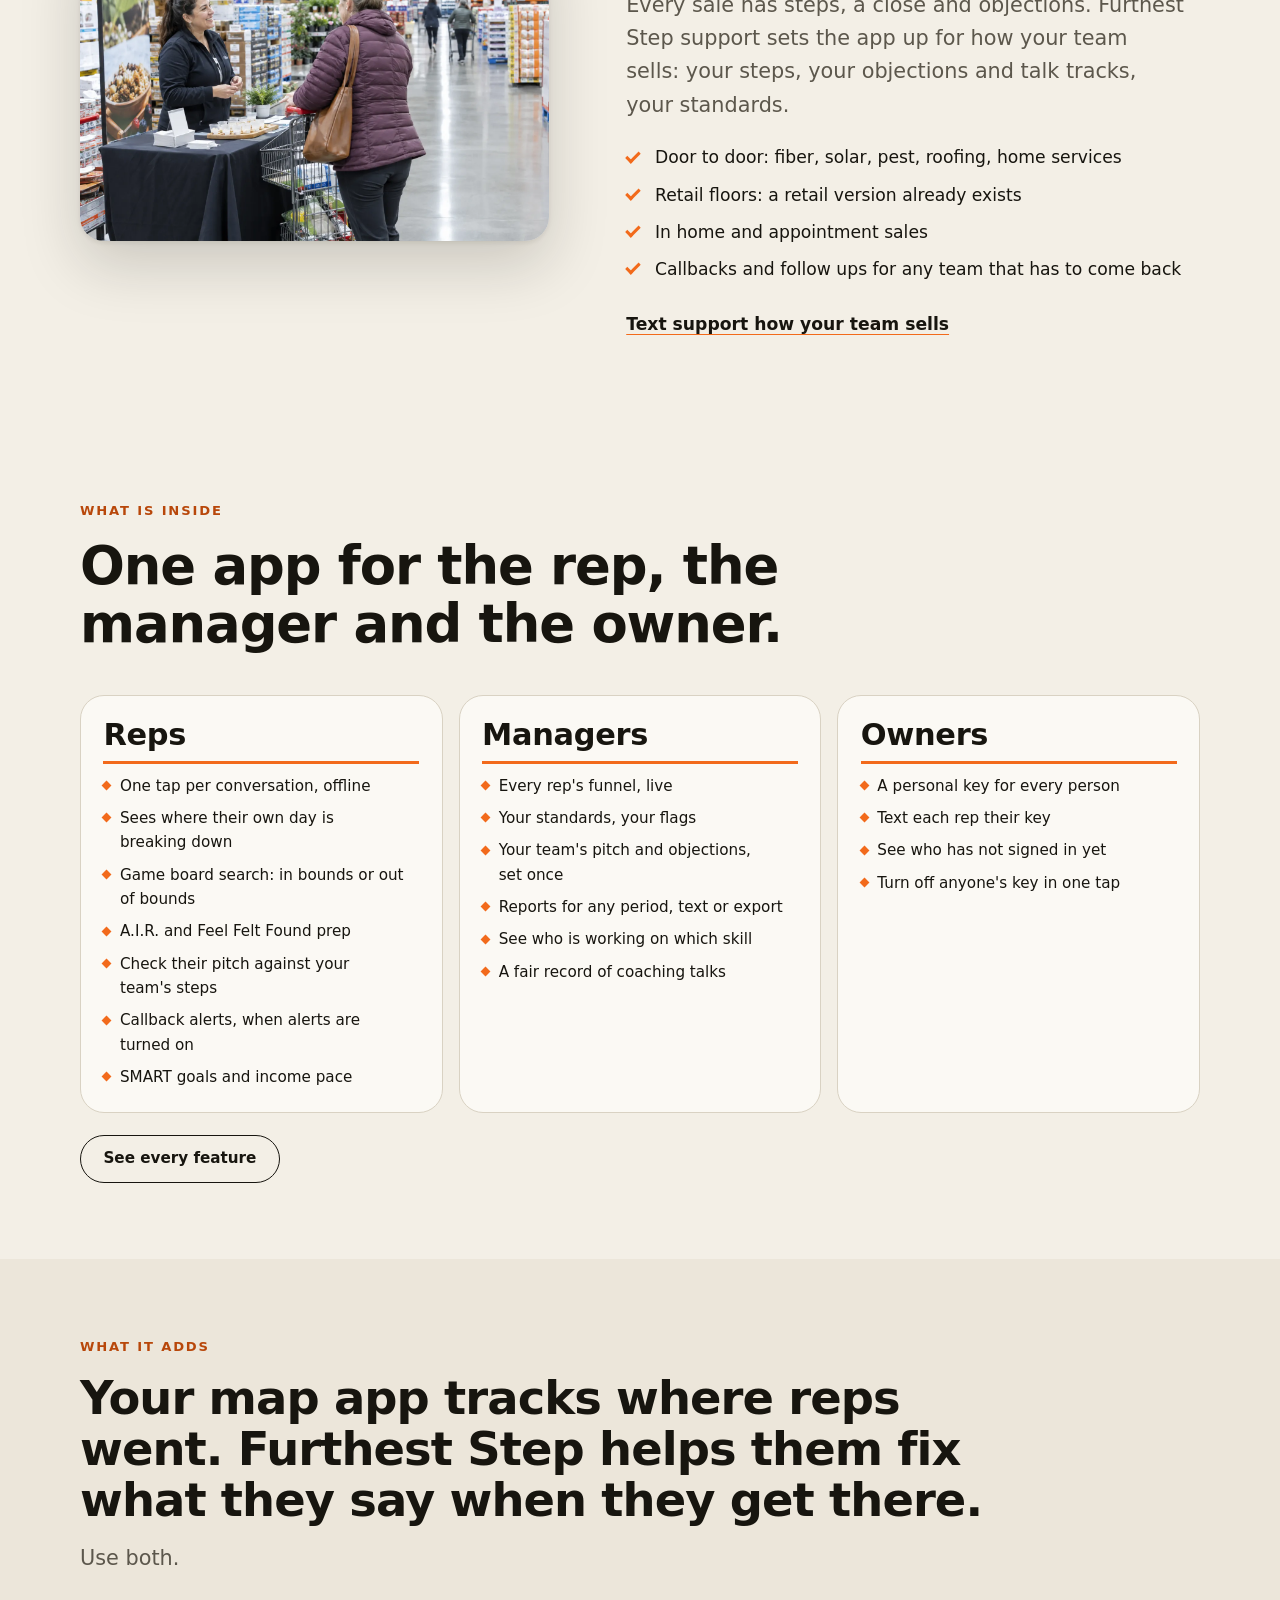
==== commit 86c14477: "Why it was built section, team pitch section, accurate wording fixes" ====
--- a/index.html
+++ b/index.html
@@ -11,7 +11,7 @@
 <link rel="preconnect" href="https://api.fontshare.com">
 <link href="https://api.fontshare.com/v2/css?f[]=cabinet-grotesk@700,800&f[]=satoshi@400,500,700&display=swap" rel="stylesheet">
 <link rel="stylesheet" href="./base.css?v=33">
-<link rel="stylesheet" href="./style.css?v=33">
+<link rel="stylesheet" href="./style.css?v=34">
 <link rel="icon" href="data:image/svg+xml,%3Csvg xmlns='http://www.w3.org/2000/svg' viewBox='0 0 32 32'%3E%3Crect width='32' height='32' rx='8' fill='%2317150F'/%3E%3Cpath d='M9 8v16M14 8v16M19 8v16' stroke='%23F3EFE6' stroke-width='2.6' stroke-linecap='round'/%3E%3Cpath d='M6 21L25 11' stroke='%23F26A1B' stroke-width='2.8' stroke-linecap='round'/%3E%3C/svg%3E">
 </head>
 <body>
@@ -20,8 +20,10 @@
   <div class="wrap">
     <a class="brand" href="#top" aria-label="Furthest Step home"><span class="brand-mark" aria-hidden="true"><i></i><i></i><i></i><i></i></span>Furthest Step</a>
     <nav class="nav" id="nav" aria-label="Main">
+      <a href="#why" class="nav-x">Why</a>
       <a href="#demo">Demo</a>
       <a href="#field">Game board</a>
+      <a href="#pitch" class="nav-x">Team pitch</a>
       <a href="#manager">Manager view</a>
       <a href="#pricing">Pricing</a>
       <a href="#faq">Questions</a>
@@ -61,6 +63,26 @@
     </div>
   </div>
   <p class="wrap hero-note">Real screens from the app, shown with an example team.</p>
+</section>
+
+<!-- WHY IT WAS BUILT -->
+<section id="why" class="why-sec">
+  <div class="wrap">
+    <div class="sec-head">
+      <p class="eyebrow">Why it was built</p>
+      <h2>When a rep is not doing well, it comes down to two things: work ethic, or what they choose to focus on.</h2>
+      <p class="lede">Focus on what you cannot control, like the turf or the weather, and you are in a state of weakness. Morale and confidence drop, and it snowballs. Focus on what you can control, and you set yourself up for success in a state of strength. That is why everything on the game board is something the rep controls.</p>
+    </div>
+    <div class="scale-grid why-grid">
+      <div class="scale-card"><b>Pace</b><p>Work ethic. What you do, when you do it and how you do it.</p></div>
+      <div class="scale-card"><b>Pitch</b><p>What you say, when you say it and how you say it.</p></div>
+      <div class="scale-card"><b>Attitude</b><p>Where you put your focus. Where focus goes, energy flows.</p></div>
+    </div>
+    <div class="why-close">
+      <p>Furthest Step was built to get reps back on track. It is a training tool for people brand new to sales, and it keeps seasoned salespeople sharp. Iron sharpens iron.</p>
+      <p class="why-sign">"I built it so people develop and get the most out of themselves, and in the end, get the most out of life." <span>David Borske</span></p>
+    </div>
+  </div>
 </section>
 
 <!-- DEMO VIDEO -->
@@ -150,7 +172,7 @@
       <article class="bcard">
         <figure class="shot"><img src="./assets/app/rep_board.webp" alt="Game board list of Pace habits such as Practice the Pitch Out Loud and Set Your Door Goal" width="720" height="1280" decoding="async"></figure>
         <h3>Every item on the field</h3>
-        <p>Pace, Pitch and Attitude, with habits like Set Your Door Goal, Get Every Decision Maker in the Conversation and Assume The Sale. Each one says what to do and why it works.</p>
+        <p>Pace, Pitch and Attitude, with habits like Say Who You Are and Why in Ten Seconds, Get Every Decision Maker in the Conversation and Assume The Sale. Each one says what to do and why it works.</p>
       </article>
       <article class="bcard">
         <figure class="shot"><img src="./assets/app/rep_inbounds.webp" alt="Search result: That's an objection. It's in bounds, it's yours to handle, with A.I.R. and Feel Felt Found" width="720" height="1280" decoding="async"></figure>
@@ -163,7 +185,36 @@
         <p>"My manager gave me a bad turf" is out of bounds. The app shows the chain: focus goes to something you cannot move, attitude drops, pace drops, and the next customer gets the worst version of you. It counts how many times today, then puts them right back on the board.</p>
       </article>
     </div>
-    <p class="fine-note">Out of bounds is a focus reminder for the rep, not a write up. The search matches what they type against the board, so the answers are the same trusted plays every time.</p>
+    <p class="fine-note">Out of bounds is a focus reminder for the rep, not a write up. The search matches what they type against the board. It is not AI and not a chatbot, so the answers are the same trusted plays every time.</p>
+  </div>
+</section>
+
+<!-- TEAM PITCH -->
+<section id="pitch" class="tint">
+  <div class="wrap">
+    <div class="sec-head">
+      <p class="eyebrow">Your team's pitch</p>
+      <h2>A pitch falls apart where a step gets skipped.</h2>
+      <p class="lede">Most of the board is about what every rep controls, so it works for any sales team. What changes from team to team is the pitch and the objections your product gets. The manager sets those once, and every rep has them on the board.</p>
+    </div>
+    <div class="board3 light">
+      <article class="bcard">
+        <figure class="shot"><img src="./assets/app/rep_teampitch.webp" alt="Your team's pitch: Intro, Questions and Value in order, each with what to cover and a line to say it like" width="720" height="1280" decoding="async"></figure>
+        <h3>Your steps, in order</h3>
+        <p>New reps forget steps, and anyone can drift over time. The manager writes the steps, like Intro, Questions, Value and Ask, with what to cover and a line to say it like. Every rep has the same structure on their phone.</p>
+      </article>
+      <article class="bcard">
+        <figure class="shot"><img src="./assets/app/rep_pitchcheck.webp" alt="Pitch check: 3 of 4 steps covered, Ask skipped, with one fix in the team's words" width="720" height="1280" decoding="async"></figure>
+        <h3>Check what they actually say</h3>
+        <p>It is hard to hear your own skipped step. A rep types what they actually say, and the app shows what they covered, what they skipped and what came out of order, with one fix. In the example, Tasha never asked for the business, so the fix is the Ask, in your team's words.</p>
+      </article>
+      <article class="bcard">
+        <figure class="shot"><img src="./assets/app/rep_teamobj.webp" alt="Board search answer: Your team's answer to We rent, with Feel, Felt, Found and the way back to the ask" width="720" height="1280" decoding="async"></figure>
+        <h3>Your objections, your answers</h3>
+        <p>Every product gets its own objections. Add what customers say and how your team answers, with Feel, Felt, Found and the way back to the ask. Reps study them before the next conversation, and the board search answers with your team's lines.</p>
+      </article>
+    </div>
+    <p class="fine-note">The pitch check matches words against your steps. It is not AI and not a chatbot, so it gives the same answer every time. What a rep types for the check stays on their phone, and there is no audio or video recording. Write it yourself, or we set it up with you.</p>
   </div>
 </section>
 
@@ -173,9 +224,9 @@
     <div class="split-txt">
       <p class="eyebrow">Callbacks and follow ups</p>
       <h2>Told to come back at 6? It reminds them and tells them when to head back.</h2>
-      <p class="lede">For door to door teams, a callback is a sale waiting to happen. Reps pin the spot, set the time and add a name and number in a few taps.</p>
+      <p class="lede">For door to door teams, a callback is a customer who asked you to come back. Reps pin the spot, set the time and add a name and number in a few taps.</p>
       <ul class="ticks">
-        <li>With alerts turned on, an alert 10 minutes before and at the time</li>
+        <li>When alerts are turned on, an alert 10 minutes before and at the time</li>
         <li>A leave by alert based on how far away they are</li>
         <li>A warning when they are too far to make it on time</li>
         <li>One tap fills in an on my way text to the homeowner</li>
@@ -251,7 +302,7 @@
       <div class="scale-card"><b>New hires coached from day one</b><p>The board answers the same questions you would, the same way, even on days nobody rides with them.</p></div>
       <div class="scale-card"><b>Your time goes where it matters</b><p>The leak view shows who needs you first and on what, so you coach the right rep instead of guessing.</p></div>
     </div>
-    <p class="value-note">Example only: if one sale is worth $100 to your office, four extra sales a month across the whole team cover Crew.</p>
+    <p class="value-note">Example only: if one sale is worth $100 to your office, Crew at $349 a month costs less than four sales.</p>
   </div>
 </section>
 
@@ -283,16 +334,16 @@
       <h2 class="rv d1">One app for the rep, the manager and the owner.</h2>
     </div>
     <div class="roles">
-      <article class="role rv"><h3>Reps</h3><ul><li>One tap per conversation, offline</li><li>Sees where their own day is breaking down</li><li>Game board search: in bounds or out of bounds</li><li>A.I.R. and Feel Felt Found prep</li><li>Callback alerts, once turned on</li><li>SMART goals and income pace</li></ul></article>
-      <article class="role rv d1"><h3>Managers</h3><ul><li>Every rep's funnel, live</li><li>Your standards, your flags</li><li>Reports for any period, text or export</li><li>See who is working on which skill</li><li>A fair record of coaching talks</li></ul></article>
+      <article class="role rv"><h3>Reps</h3><ul><li>One tap per conversation, offline</li><li>Sees where their own day is breaking down</li><li>Game board search: in bounds or out of bounds</li><li>A.I.R. and Feel Felt Found prep</li><li>Check their pitch against your team's steps</li><li>Callback alerts, when alerts are turned on</li><li>SMART goals and income pace</li></ul></article>
+      <article class="role rv d1"><h3>Managers</h3><ul><li>Every rep's funnel, live</li><li>Your standards, your flags</li><li>Your team's pitch and objections, set once</li><li>Reports for any period, text or export</li><li>See who is working on which skill</li><li>A fair record of coaching talks</li></ul></article>
       <article class="role rv d2"><h3>Owners</h3><ul><li>A personal key for every person</li><li>Text each rep their key</li><li>See who has not signed in yet</li><li>Turn off anyone's key in one tap</li></ul></article>
     </div>
     <div class="fx-toggle">
       <button class="btn btn-ghost" type="button" id="fxBtn" aria-expanded="false" aria-controls="fxAll">See every feature</button>
     </div>
     <div class="fx" id="fxAll" hidden>
-      <div class="fx-col"><h3>For reps</h3><ul><li><b>One tap counters</b><span>Tap the furthest step reached and every earlier step counts too. Undo reverses a tap, and minus fixes a single box.</span></li><li><b>Game board search</b><span>Type a struggle that keeps coming back, like "they keep saying not interested." Get the one thing to try next, plus a quick Yes or Not yet self check that rechecks after ten more conversations.</span></li><li><b>Pace, Pitch, Attitude read</b><span>The app reads the funnel and tells the rep which of the three levers is costing them sales.</span></li><li><b>Objection prep</b><span>A.I.R. and Feel Felt Found answers to practice before the next conversation, not scripts to read in the middle of one. Retail teams also get 15 and 5 and Turn and Return.</span></li><li><b>Training board</b><span>Short, searchable lessons: the ten step sale flow, know your product, and ten work habits like Be Prepared, Know Your Why and Focus on Controllables.</span></li><li><b>SMART goals and goal helper</b><span>Reps start from what they no longer want, turn it into a 30, 60 or 90 day goal, and watch each SMART letter light up as the goal gets sharper.</span></li><li><b>Income pace</b><span>Enter an income target and see the daily conversations, presentations and asks needed to hit it, and how improving one step cuts the work required.</span></li><li><b>Daily routine check ins</b><span>Reps plan their day around their goals and check off what they actually did.</span></li><li><b>Callback alerts</b><span>Save a return address or pinned spot and a time. With alerts turned on, they arrive ten minutes before and right on time.</span></li><li><b>Leave by warning</b><span>Optional. Estimates walking time back to a callback so reps leave in time. It is not location tracking for managers.</span></li><li><b>Followups</b><span>Log a promise with a due time and how to reach them: go back, call or text, with a name and number.</span></li><li><b>Time off requests</b><span>Reps enter a day or a range, and see Seen by your manager when it is acknowledged.</span></li><li><b>Works anywhere</b><span>Offline taps sync when signal returns. No app store, any phone, saved to the home screen. High contrast mode for bright sun.</span></li></ul></div>
-      <div class="fx-col"><h3>For managers</h3><ul><li><b>Live team board</b><span>Every rep's numbers and funnel, live, for today, this week or any range.</span></li><li><b>Your standards, your flags</b><span>Set minimum sales per week, contacts per day, contacts per sale and how many weeks before a flag. New teams start blank, so nothing is judged until you decide.</span></li><li><b>Attention flags and alerts</b><span>Reps under standard get flagged. Opt in alerts at 8:30 PM Monday through Saturday and a weekly roundup Sunday at noon.</span></li><li><b>Reports in one tap</b><span>Today, this week so far, last week, last two full weeks, this month or last month. Text it, email it, save a PDF or export a CSV.</span></li><li><b>Who is trying to improve</b><span>See which coaching topics each rep is working on, without reading their private words. Reps who search and practice stand out from reps who do not.</span></li><li><b>Skill or circumstances</b><span>The app separates problems a rep controls from ones they do not, like weather or territory, so you coach the right thing.</span></li><li><b>Fair rep log</b><span>Record wins, complaints and coaching talks with dates. The rep sees each entry and can add their side, and repeated patterns become clear.</span></li><li><b>Goal intake</b><span>Paste a rep's goals or upload a PDF, Word file or photo. The app sorts personal, financial and business goals and lets you correct them before saving.</span></li><li><b>Who needs help first</b><span>Goals and routines put the reps who need you at the top, each with a plain next action.</span></li><li><b>Audited edits</b><span>Fix a rep's numbers when needed, with every manager edit recorded.</span></li></ul></div>
+      <div class="fx-col"><h3>For reps</h3><ul><li><b>One tap counters</b><span>Tap the furthest step reached and every earlier step counts too. Undo reverses a tap, and minus fixes a single box.</span></li><li><b>Game board search</b><span>Type a struggle that keeps coming back, like "they keep saying not interested." Get the one thing to try next, plus a quick Yes or Not yet self check that rechecks after ten more decision makers.</span></li><li><b>Pace, Pitch, Attitude read</b><span>The app reads the funnel and tells the rep which of the three levers is costing them sales.</span></li><li><b>Objection prep</b><span>A.I.R. and Feel Felt Found answers to practice before the next conversation, not scripts to read in the middle of one. Retail teams also get 15 and 5 and Turn and Return.</span></li><li><b>Team pitch check</b><span>Type what you actually say and see which of your team's steps you covered, skipped or said out of order, with one fix. Plain word matching, same answer every time, and it stays on your phone.</span></li><li><b>Team objections</b><span>Your team's answers to the objections your product gets, with Feel, Felt, Found and the way back to the ask. The board search answers with your team's lines.</span></li><li><b>Training board</b><span>Short, searchable lessons: the ten step sale flow, know your product, and ten work habits like Be Prepared, Know Your Why and Focus on Controllables.</span></li><li><b>SMART goals and goal helper</b><span>Reps start from what they no longer want, turn it into a 30, 60 or 90 day goal, and watch each SMART letter light up as the goal gets sharper.</span></li><li><b>Income pace</b><span>Enter an income target and see the daily conversations, presentations and asks needed to hit it, and how improving one step cuts the work required.</span></li><li><b>Daily routine check ins</b><span>Reps plan their day around their goals and check off what they actually did.</span></li><li><b>Callback alerts</b><span>Save a return address or pinned spot and a time. When alerts are turned on, they arrive ten minutes before and right on time.</span></li><li><b>Leave by warning</b><span>Optional. Estimates walking time back to a callback so reps leave in time. It is not location tracking for managers.</span></li><li><b>Followups</b><span>Log a promise with a due time and how to reach them: go back, call or text, with a name and number.</span></li><li><b>Time off requests</b><span>Reps enter a day or a range, and see Seen by your manager when it is acknowledged.</span></li><li><b>Works anywhere</b><span>Offline taps sync when signal returns. No app store, any phone, saved to the home screen. High contrast mode for bright sun.</span></li></ul></div>
+      <div class="fx-col"><h3>For managers</h3><ul><li><b>Live team board</b><span>Every rep's numbers and funnel, live, for today, this week or any range.</span></li><li><b>Your standards, your flags</b><span>Set minimum sales per week, decision makers per day, decision makers per sale and how many weeks before a flag. New teams start blank, so nothing is judged until you decide.</span></li><li><b>Attention flags and alerts</b><span>Reps under standard get flagged. Opt in alerts at 8:30 PM Monday through Saturday and a weekly roundup Sunday at noon.</span></li><li><b>Reports in one tap</b><span>Today, this week so far, last week, last two full weeks, this month or last month. Text it, email it, save a PDF or export a CSV.</span></li><li><b>Who is trying to improve</b><span>See who looked for help on the game board today, how often and on which topics, and tap to see what they typed. Reps who search and practice stand out from reps who do not.</span></li><li><b>Skill or circumstances</b><span>The app separates problems a rep controls from ones they do not, like weather or territory, so you coach the right thing.</span></li><li><b>Fair rep log</b><span>Record wins, complaints and coaching talks with dates. The rep sees each entry and can add their side, and repeated patterns become clear.</span></li><li><b>Goal intake</b><span>Paste a rep's goals or upload a PDF, Word file or photo. The app sorts personal, financial and business goals and lets you correct them before saving.</span></li><li><b>Your team's pitch and objections</b><span>Write your pitch steps in order with what to cover and a line to say it like, plus the objections your product gets with Feel, Felt, Found and the way back to the ask. Every rep gets them on the board, and you can try the check yourself before you save.</span></li><li><b>Who needs help first</b><span>Goals and routines put the reps who need you at the top, each with a plain next action.</span></li><li><b>Audited edits</b><span>Fix a rep's numbers when needed, with every manager edit recorded.</span></li></ul></div>
       <div class="fx-col"><h3>For owners</h3><ul><li><b>Personal keys</b><span>Every manager and rep gets their own key. Remove anyone from any phone, and it takes effect even on offline phones when they reconnect.</span></li><li><b>Turn off a key</b><span>Turn off a rep's key in one tap. Their numbers stay in your reports.</span></li><li><b>See who is signed in</b><span>Your key list shows who has signed in and who has not yet, so you know who is actually on board.</span></li><li><b>Your data stays yours</b><span>Licensed to your team only, with owner control over every key.</span></li></ul></div>
     </div>
   </div>
@@ -303,7 +354,7 @@
   <div class="wrap">
     <div class="sec-head">
       <p class="eyebrow rv">What it adds</p>
-      <h2 class="rv d1">Your map app tracks where reps went. Furthest Step fixes what they say when they get there.</h2>
+      <h2 class="rv d1">Your map app tracks where reps went. Furthest Step helps them fix what they say when they get there.</h2>
       <p class="lede rv d2">Use both.</p>
     </div>
     <div class="vs-wrap rv">
@@ -400,7 +451,8 @@
       <details><summary>What happens in the 14 days?</summary><p>Furthest Step support sets up your team with your objections and standards. Your reps open one link and start logging. You watch the board for two weeks. Nothing is charged during the 14 days.</p></details>
       <details><summary>What if there is no signal at the door?</summary><p>Taps are saved on the phone and sync on their own when the signal comes back. Saved taps sync when the connection returns.</p></details>
       <details><summary>Is it only for door to door?</summary><p>No. Every sale has steps, a close and objections. Furthest Step support sets it up for how your team sells, with your steps, objections, talk tracks and standards. A retail floor version already exists.</p></details>
-      <details><summary>Does the game board search use AI?</summary><p>No. It matches what the rep types against the plays on the board, so the answer is the same trusted response every time.</p></details>
+      <details><summary>Does it work with our own pitch?</summary><p>Yes. Most of the board is about what every rep controls, so it works for any team. The manager enters your pitch steps and the objections your product gets, and every rep can check what they say against your steps. Write it yourself, or we set it up with you.</p></details>
+      <details><summary>Does the game board search use AI?</summary><p>No. It is not a chatbot. It matches what the rep types against the plays on the board, so the answer is the same trusted response every time.</p></details>
       <details><summary>Who sees the numbers?</summary><p>Reps see their own numbers and coaching. Managers see their teams. Owners control every key and can remove access at any time.</p></details>
       <details><summary>What happens after the 14 days?</summary><p>Your plan starts at its regular price: $199 a month for Starter (up to 5 reps), $349 for Crew (up to 10), $599 for Team (up to 20) or $849 for Office (up to 30). Pay yearly and you get 12 months for the price of 10. That is the whole price, shown here up front, and every upgrade is included. No long term contract on monthly.</p></details>
       <details><summary>Will my price go up?</summary><p>Your price is locked for 12 months from the day you start. Prices for new customers may change over time. If yours ever changes after your 12 months, you will hear from us at least 30 days ahead, and you can cancel before it takes effect.</p></details>
@@ -487,6 +539,6 @@
 </div>
 
 <script src="./config.js?v=33"></script>
-<script src="./app.js?v=34"></script>
+<script src="./app.js?v=35"></script>
 </body>
 </html>
--- a/style.css
+++ b/style.css
@@ -736,3 +736,16 @@
 .plans.plans4{grid-template-columns:repeat(4,1fr);max-width:1180px}.plans4 .plan{padding:1.6rem}
 @media (max-width:1100px){.plans.plans4{grid-template-columns:1fr 1fr;max-width:860px}}
 @media (max-width:640px){.plans.plans4{grid-template-columns:1fr}}
+
+/* Why it was built */
+.why-sec .sec-head{max-width:880px}
+.why-grid .scale-card b{font-family:var(--font-display);font-weight:800;font-size:1.45rem;letter-spacing:.02em;text-transform:uppercase;color:var(--color-primary-deep)}
+.why-grid .scale-card p{font-size:var(--text-base)}
+.why-close{margin-top:clamp(1.8rem,4vw,2.6rem);display:grid;gap:1.2rem;max-width:68ch}
+.why-close p{font-size:var(--text-lg);margin:0}
+.why-sign{border-left:3px solid var(--color-primary);padding-left:1rem;color:var(--color-muted)}
+.why-sign span{display:block;margin-top:.45rem;font-size:var(--text-sm);font-weight:700;color:var(--color-text)}
+.tint .fine-note{color:var(--color-muted)}
+.nav a,.hdr .brand{white-space:nowrap}
+@media (max-width:1180px){.nav{gap:1.1rem}}
+@media (min-width:901px) and (max-width:1100px){.nav .nav-x{display:none}}
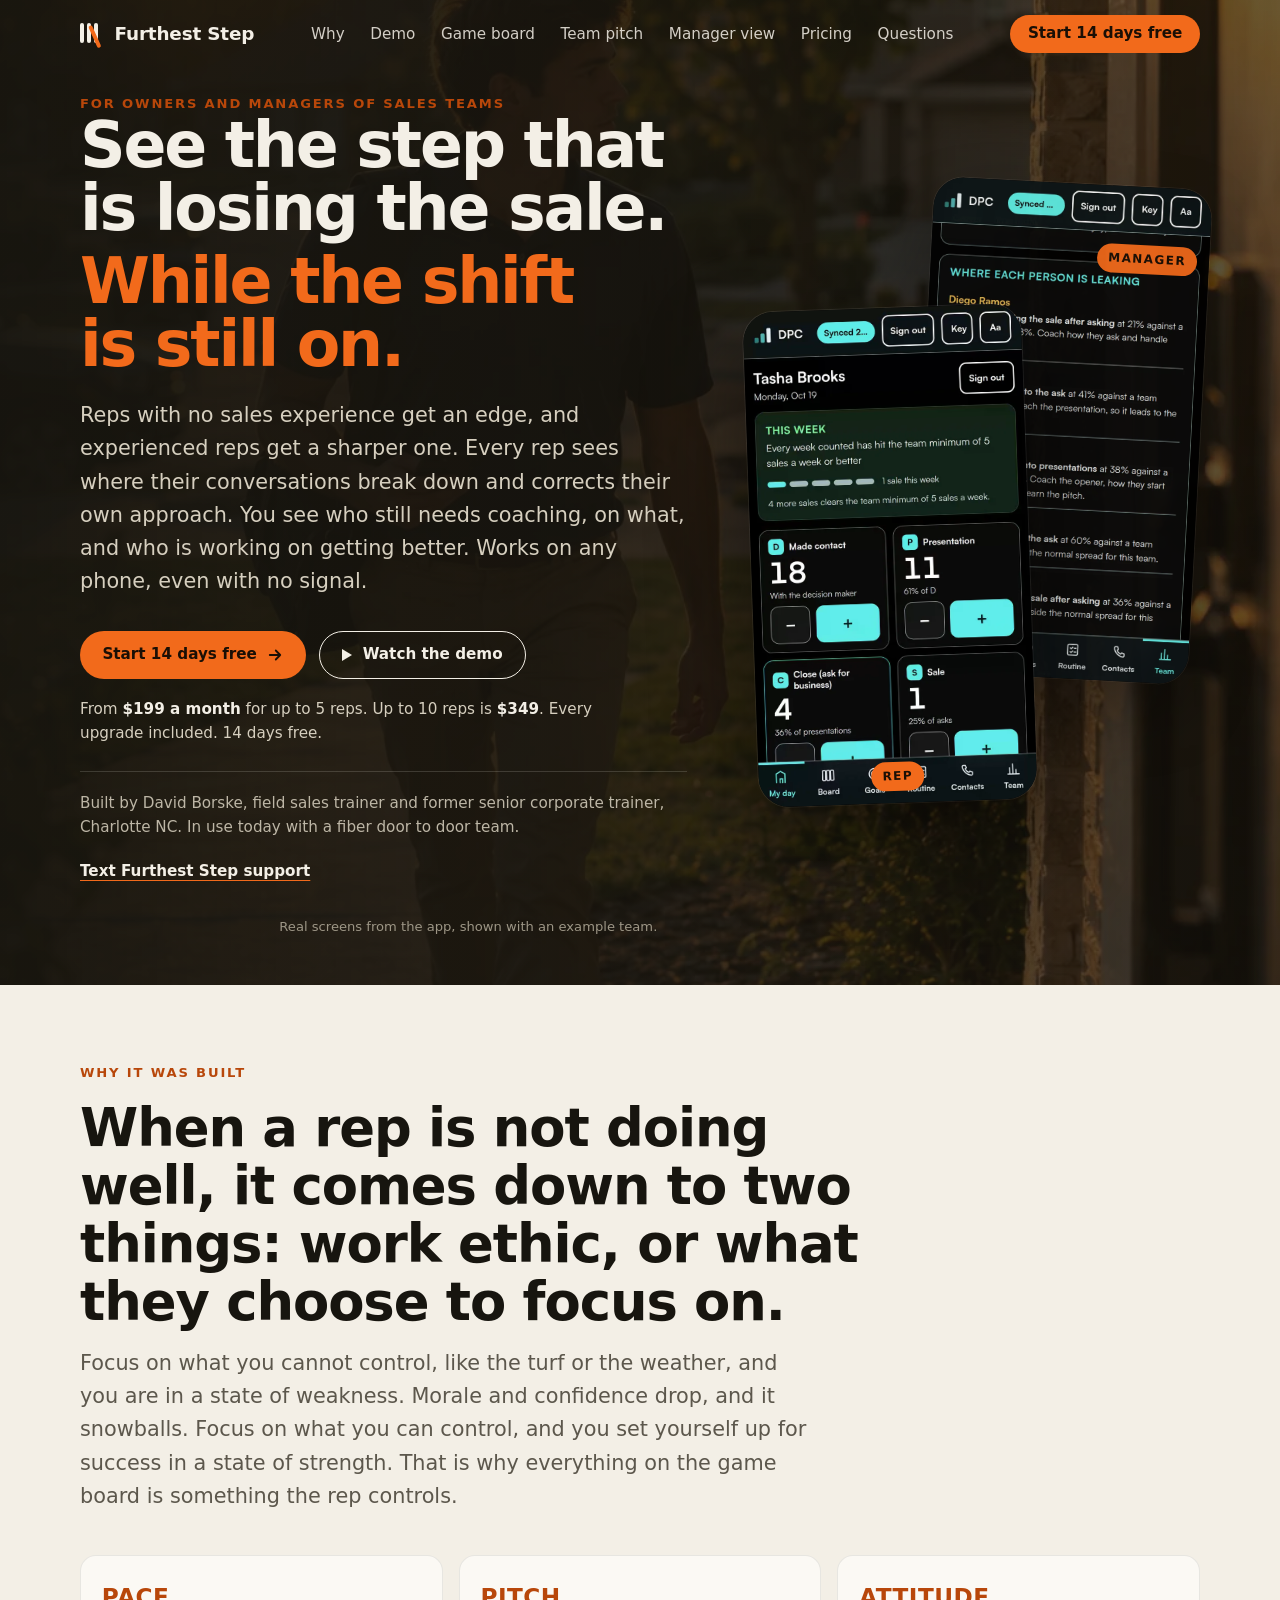
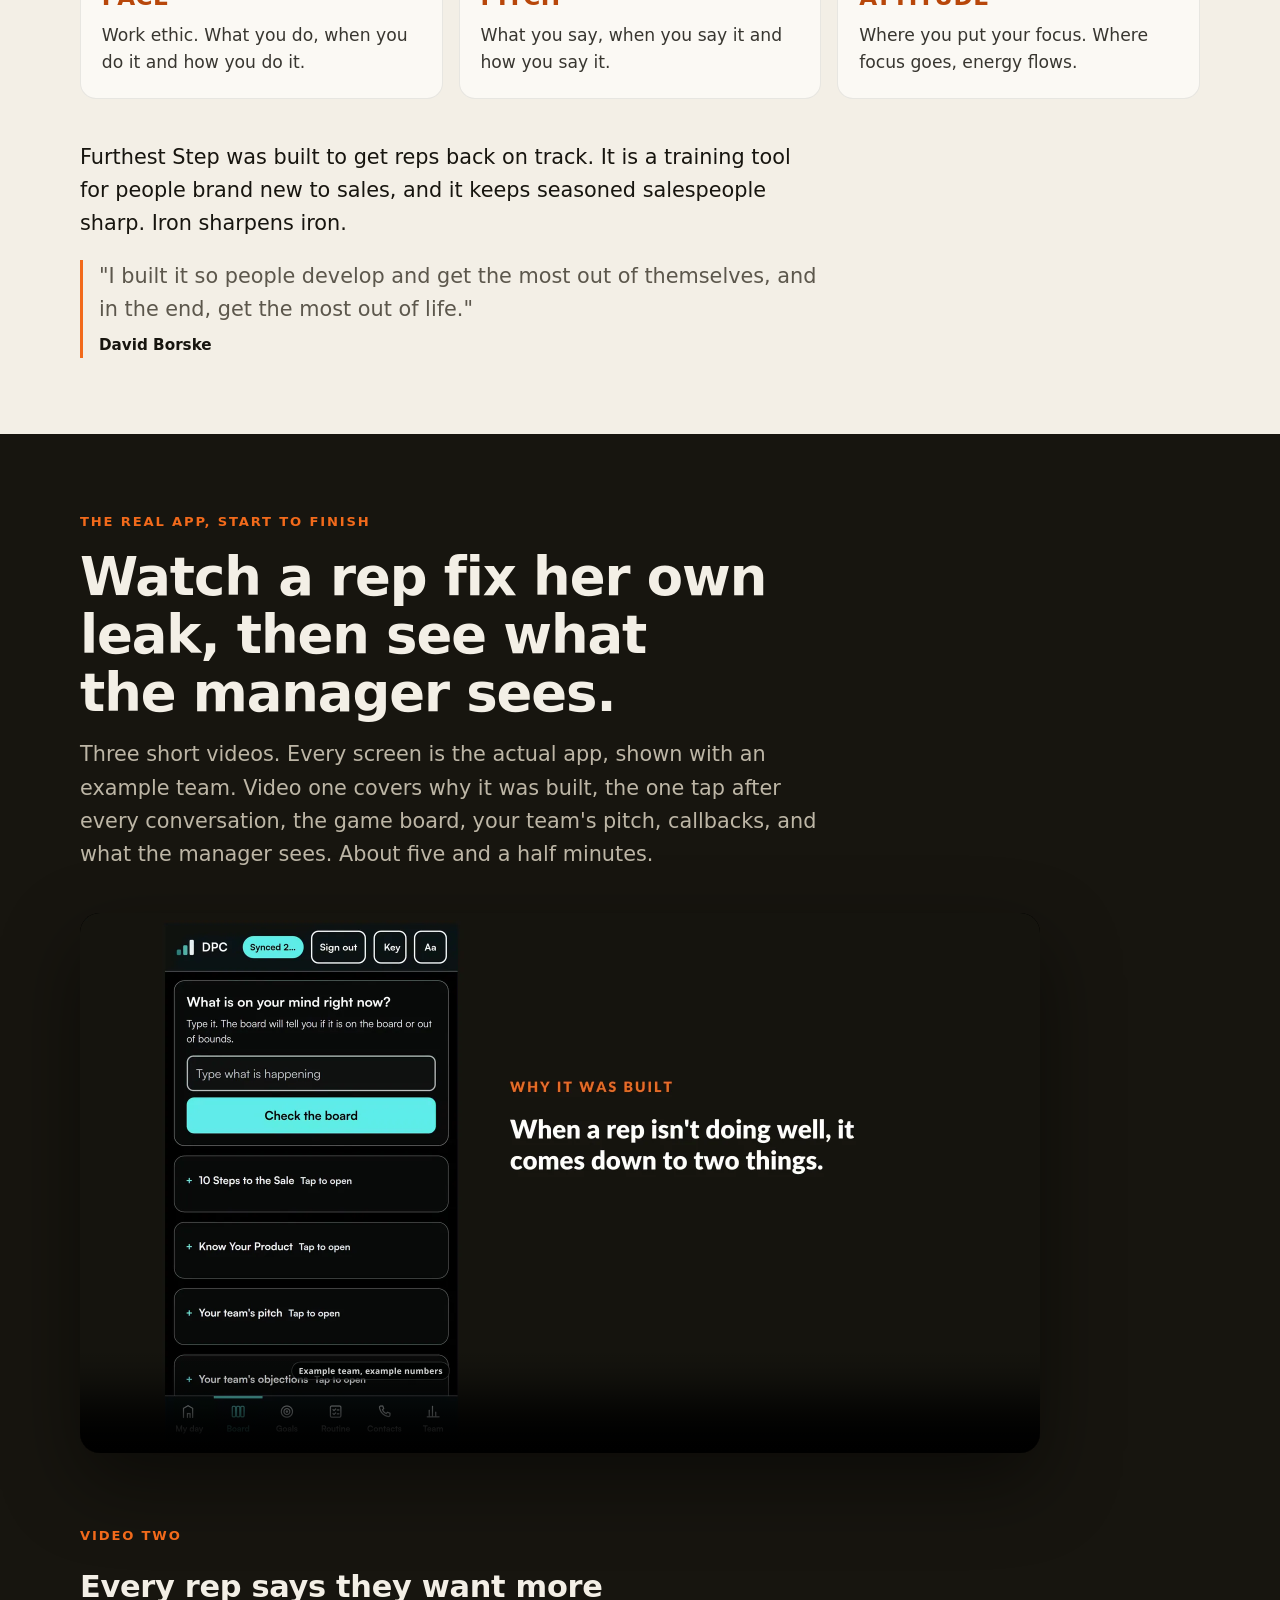
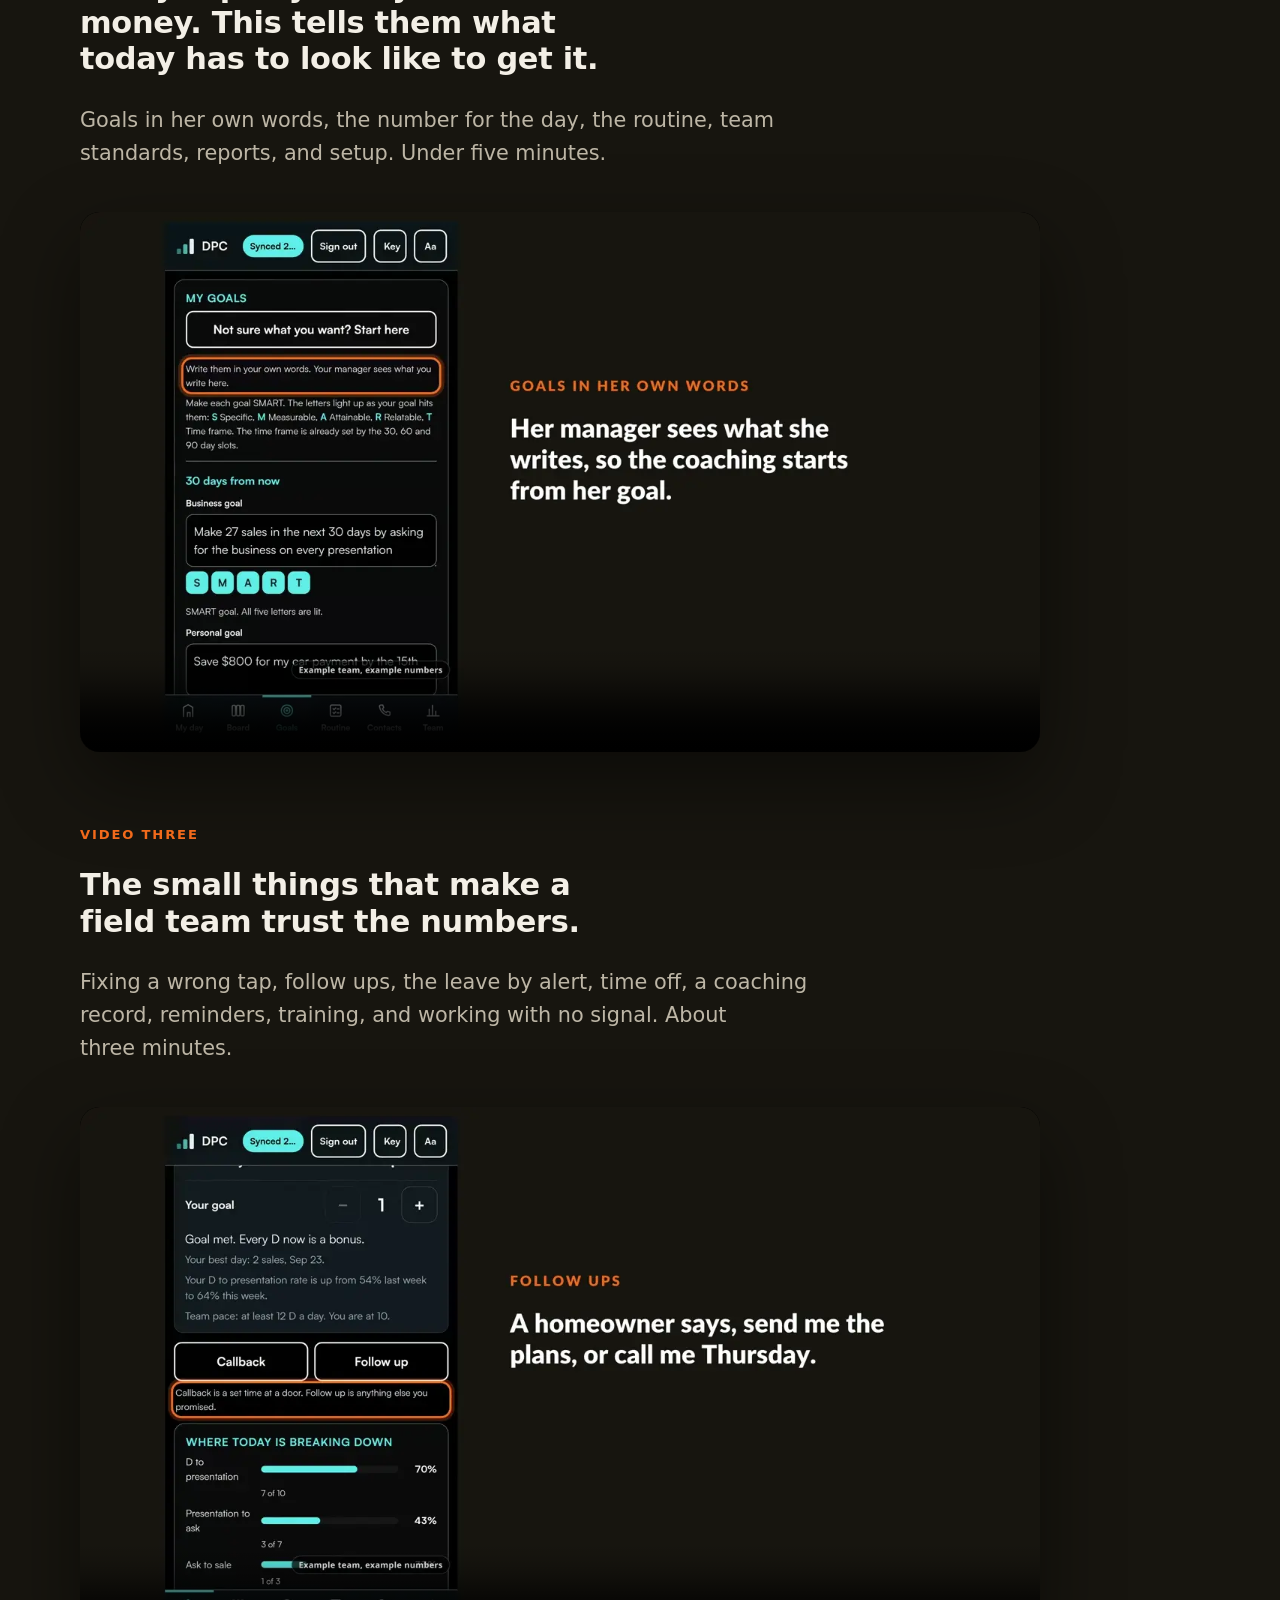
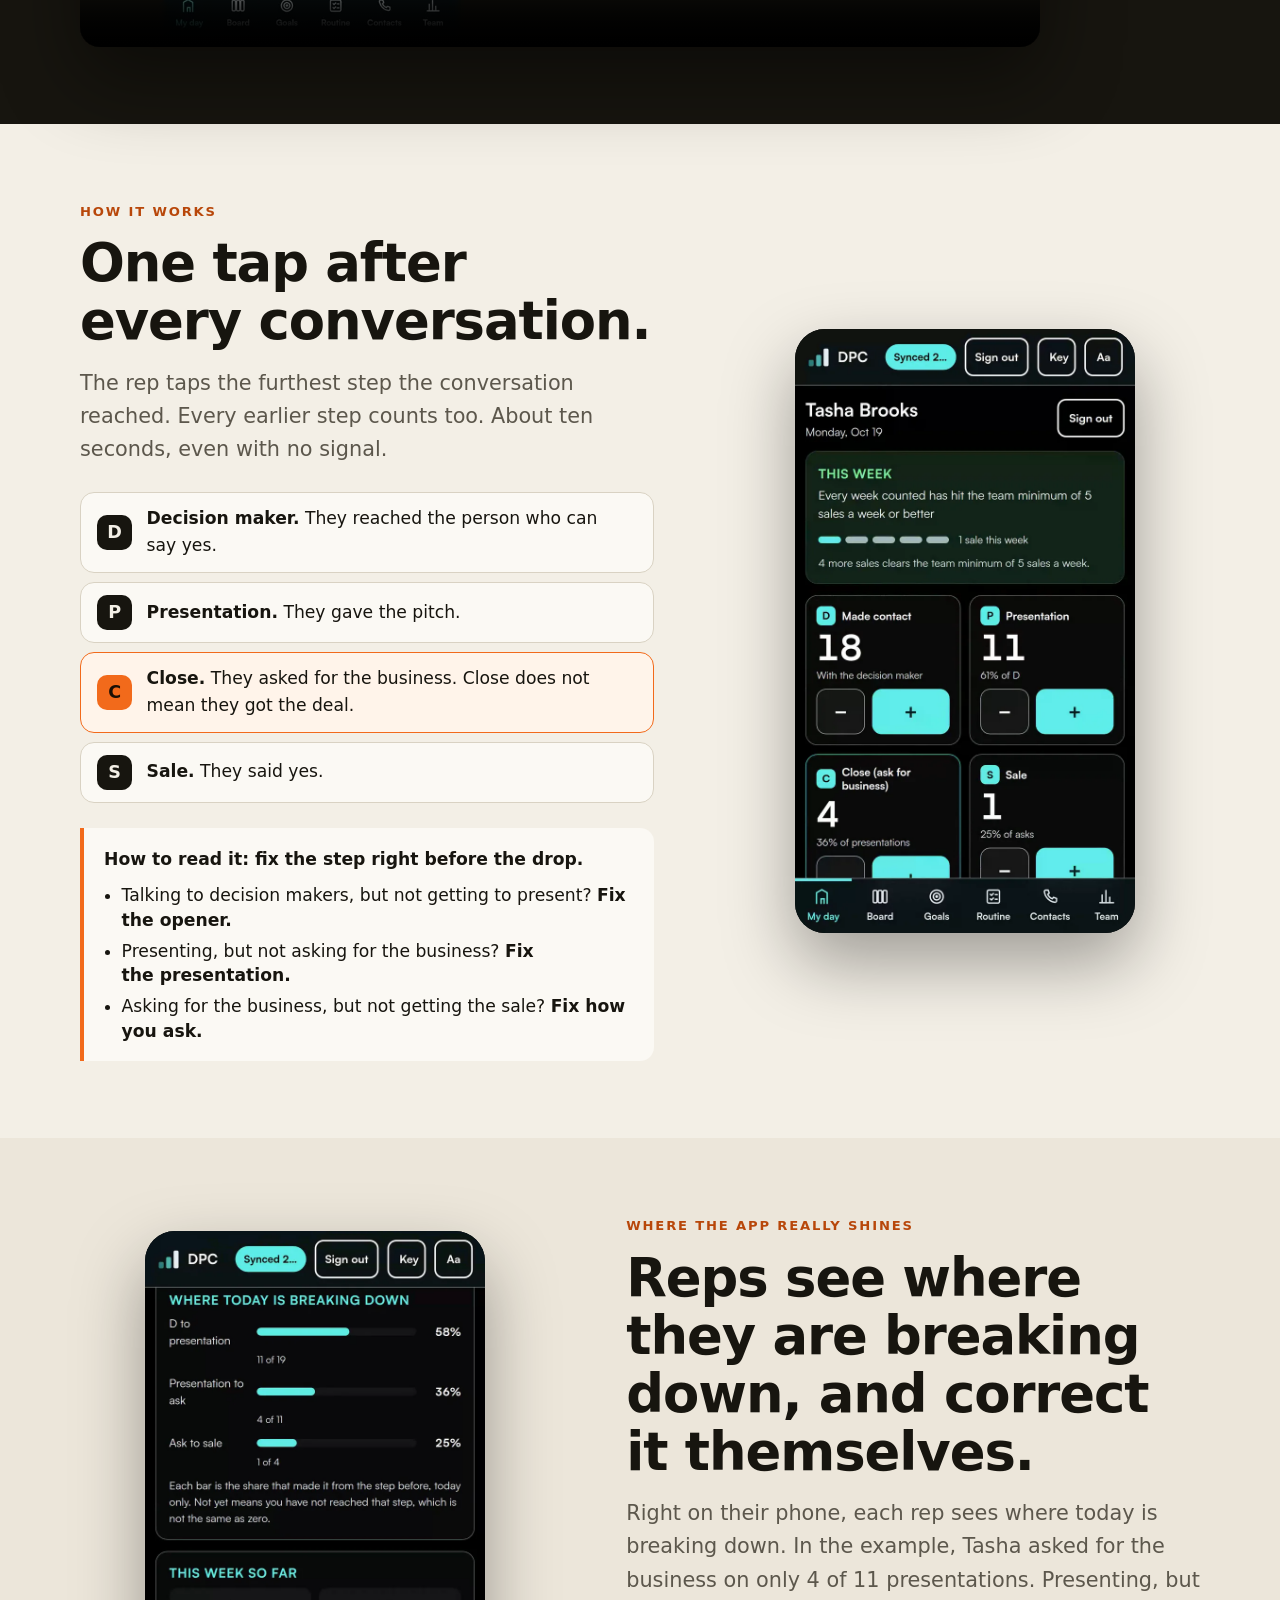
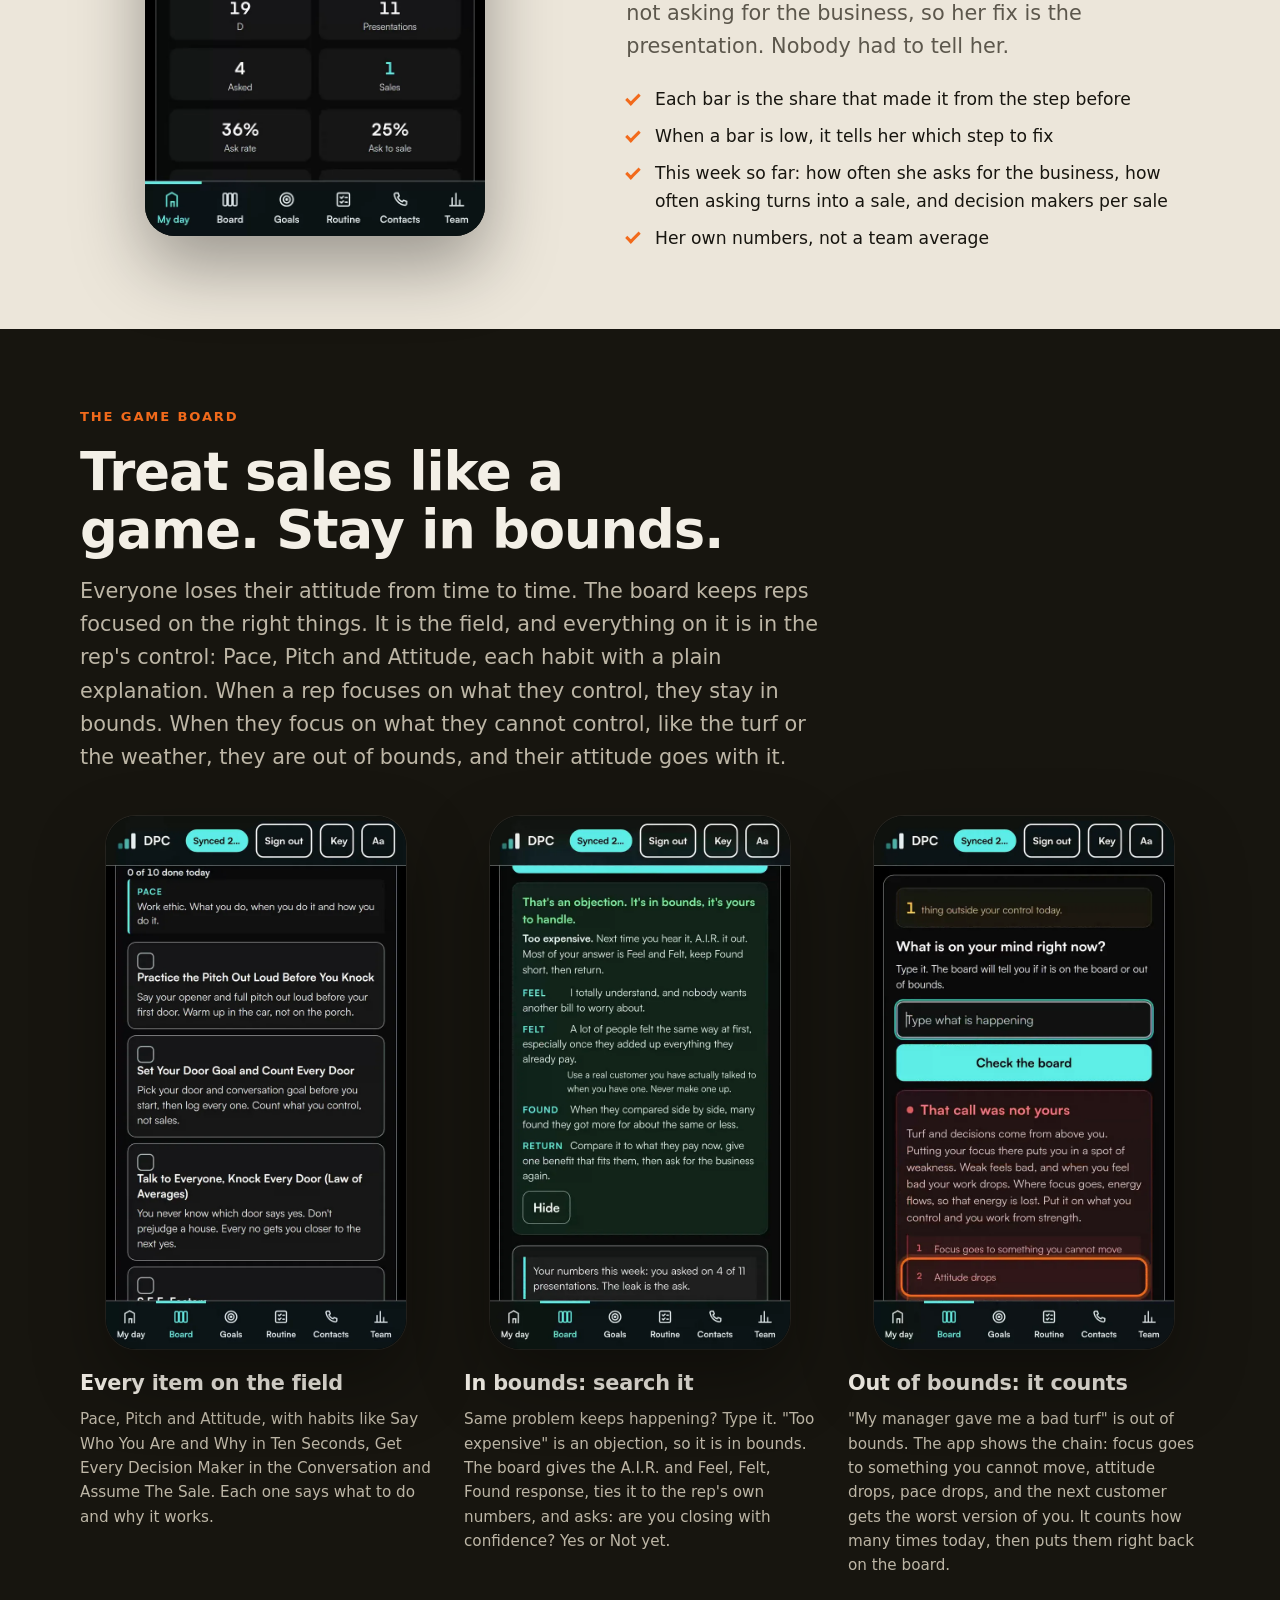
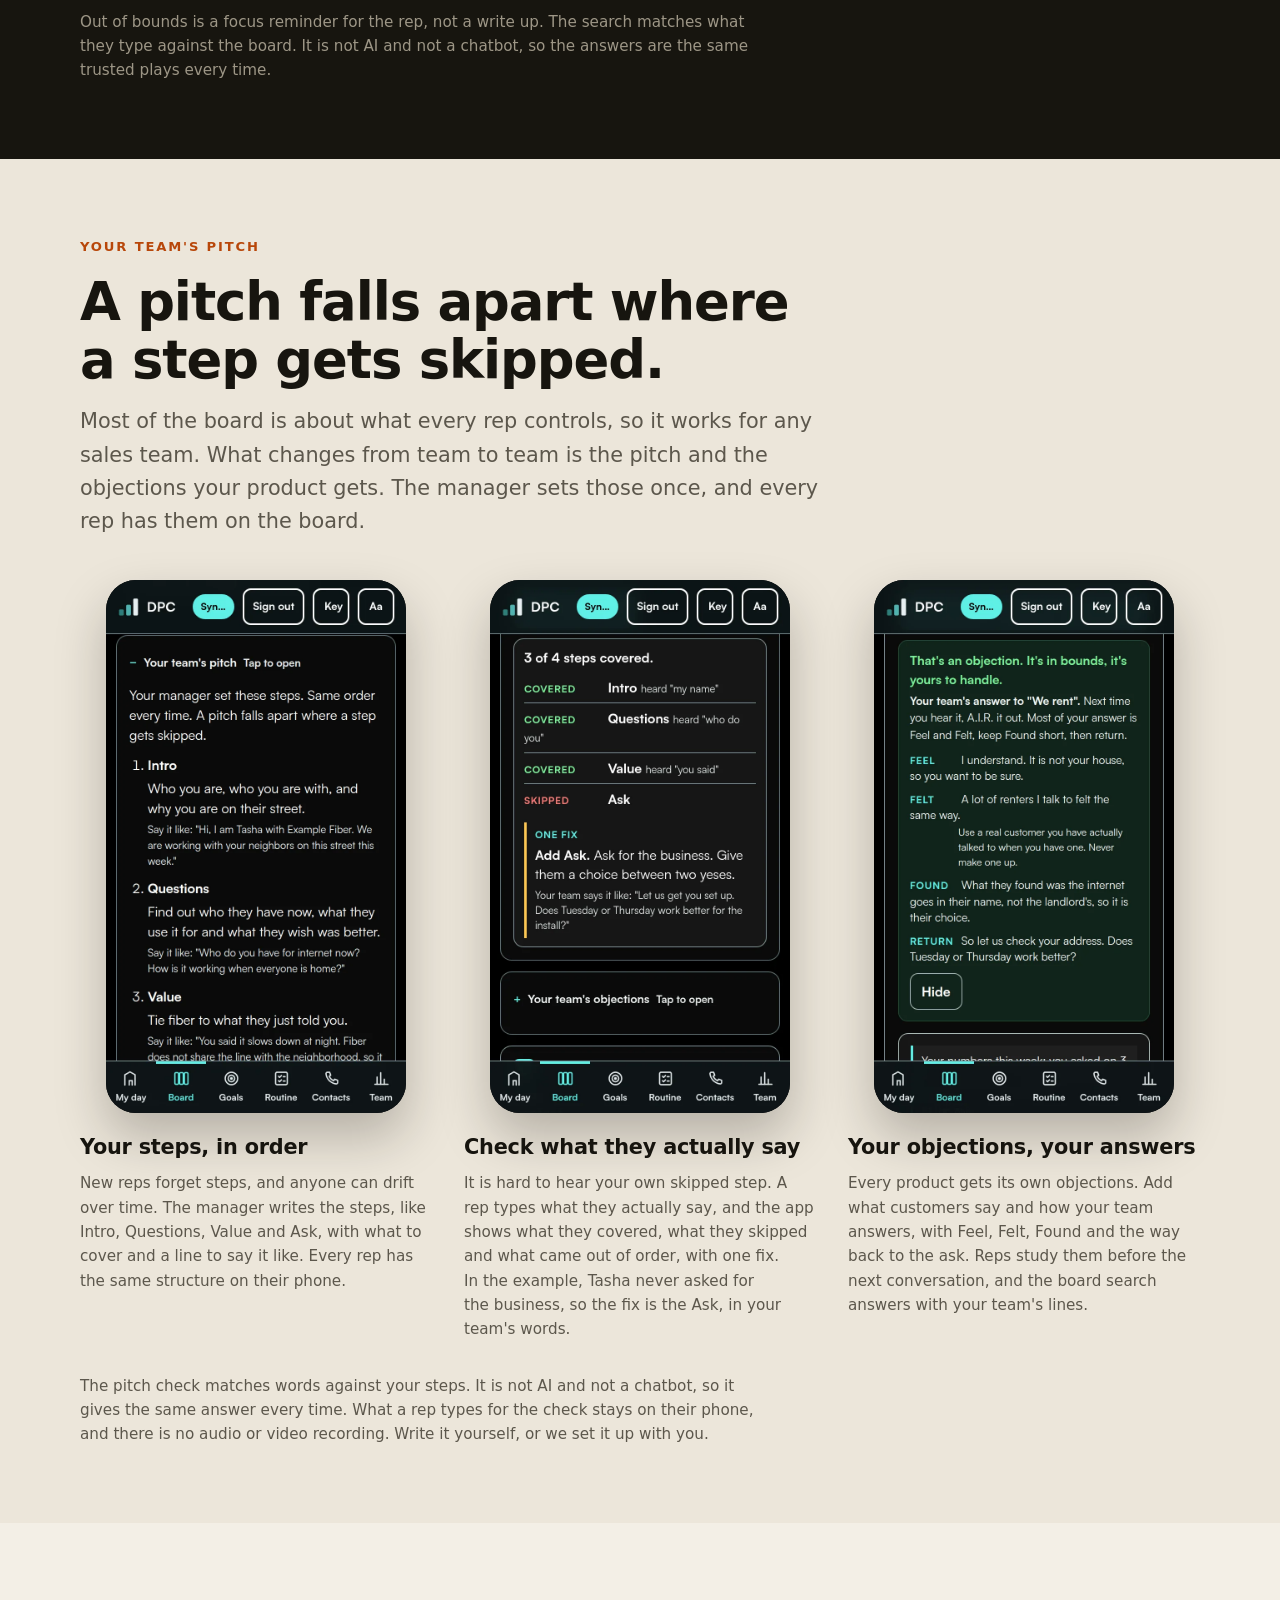
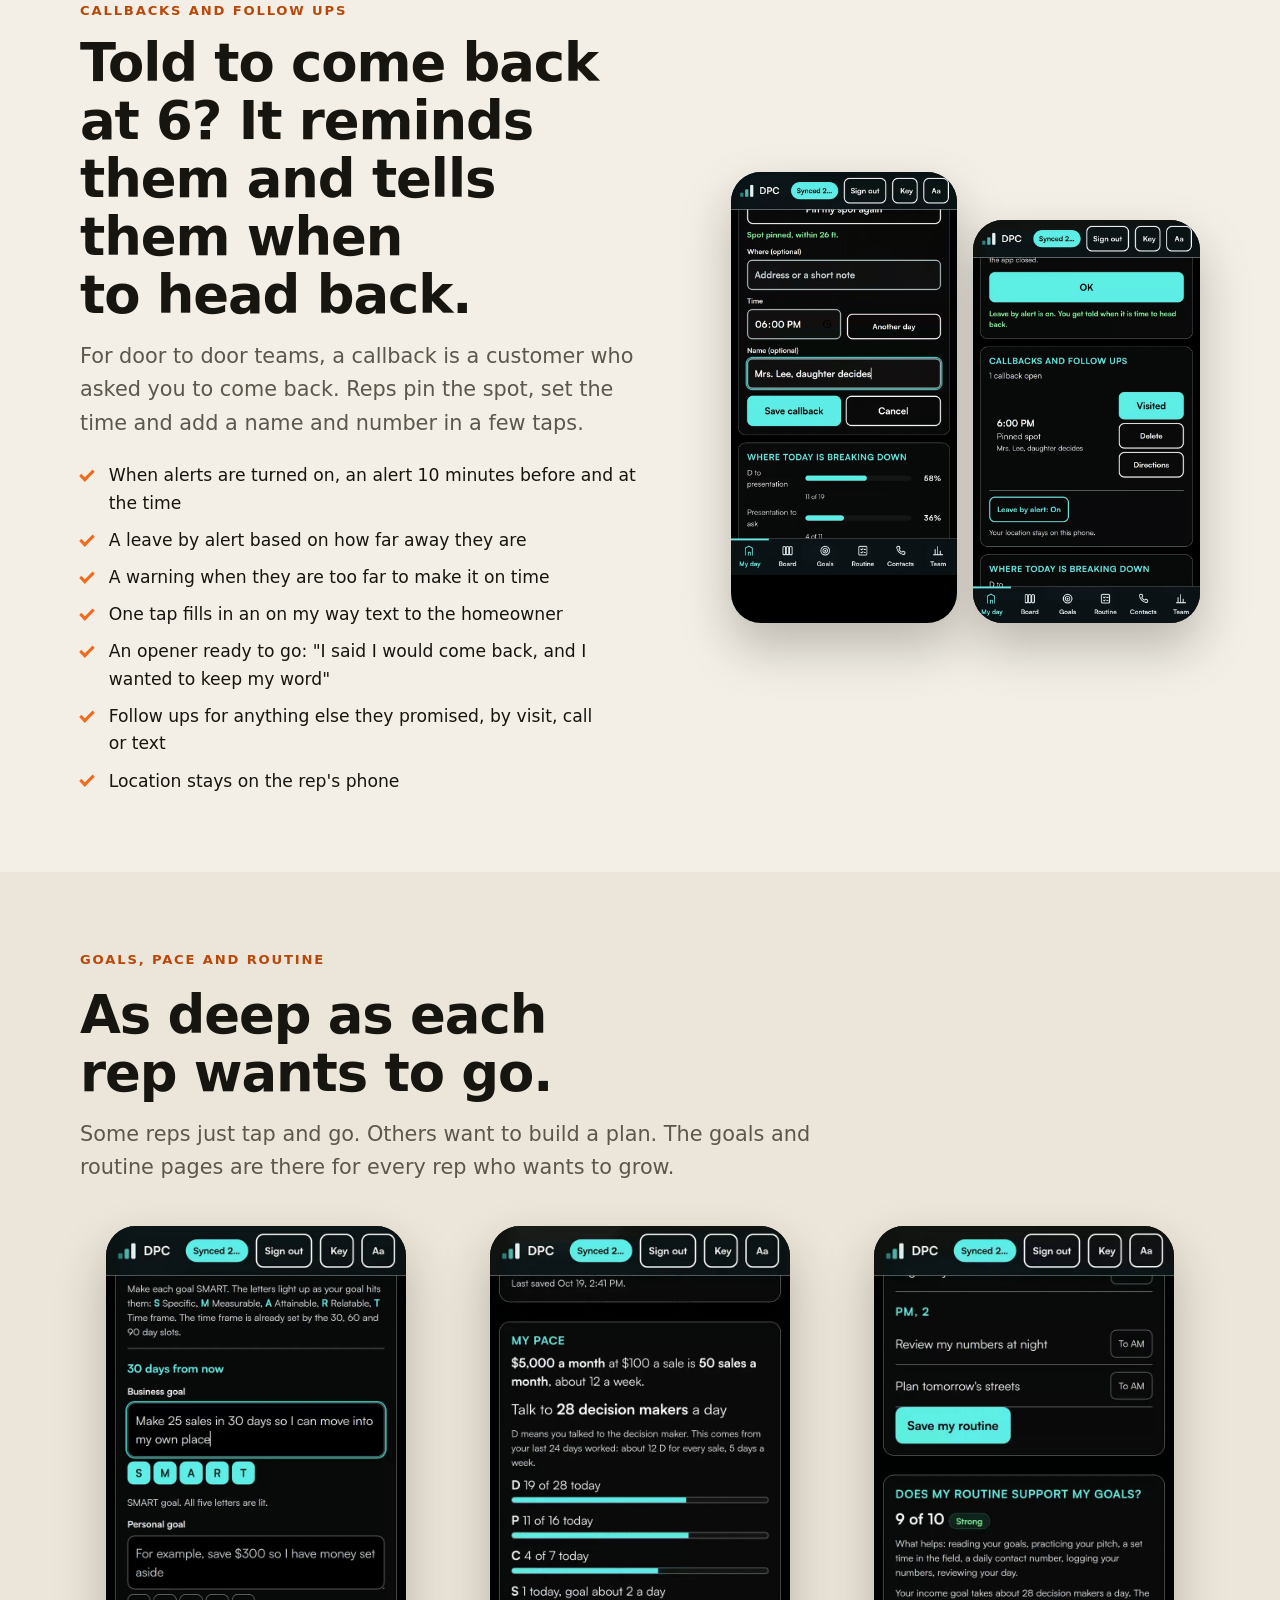
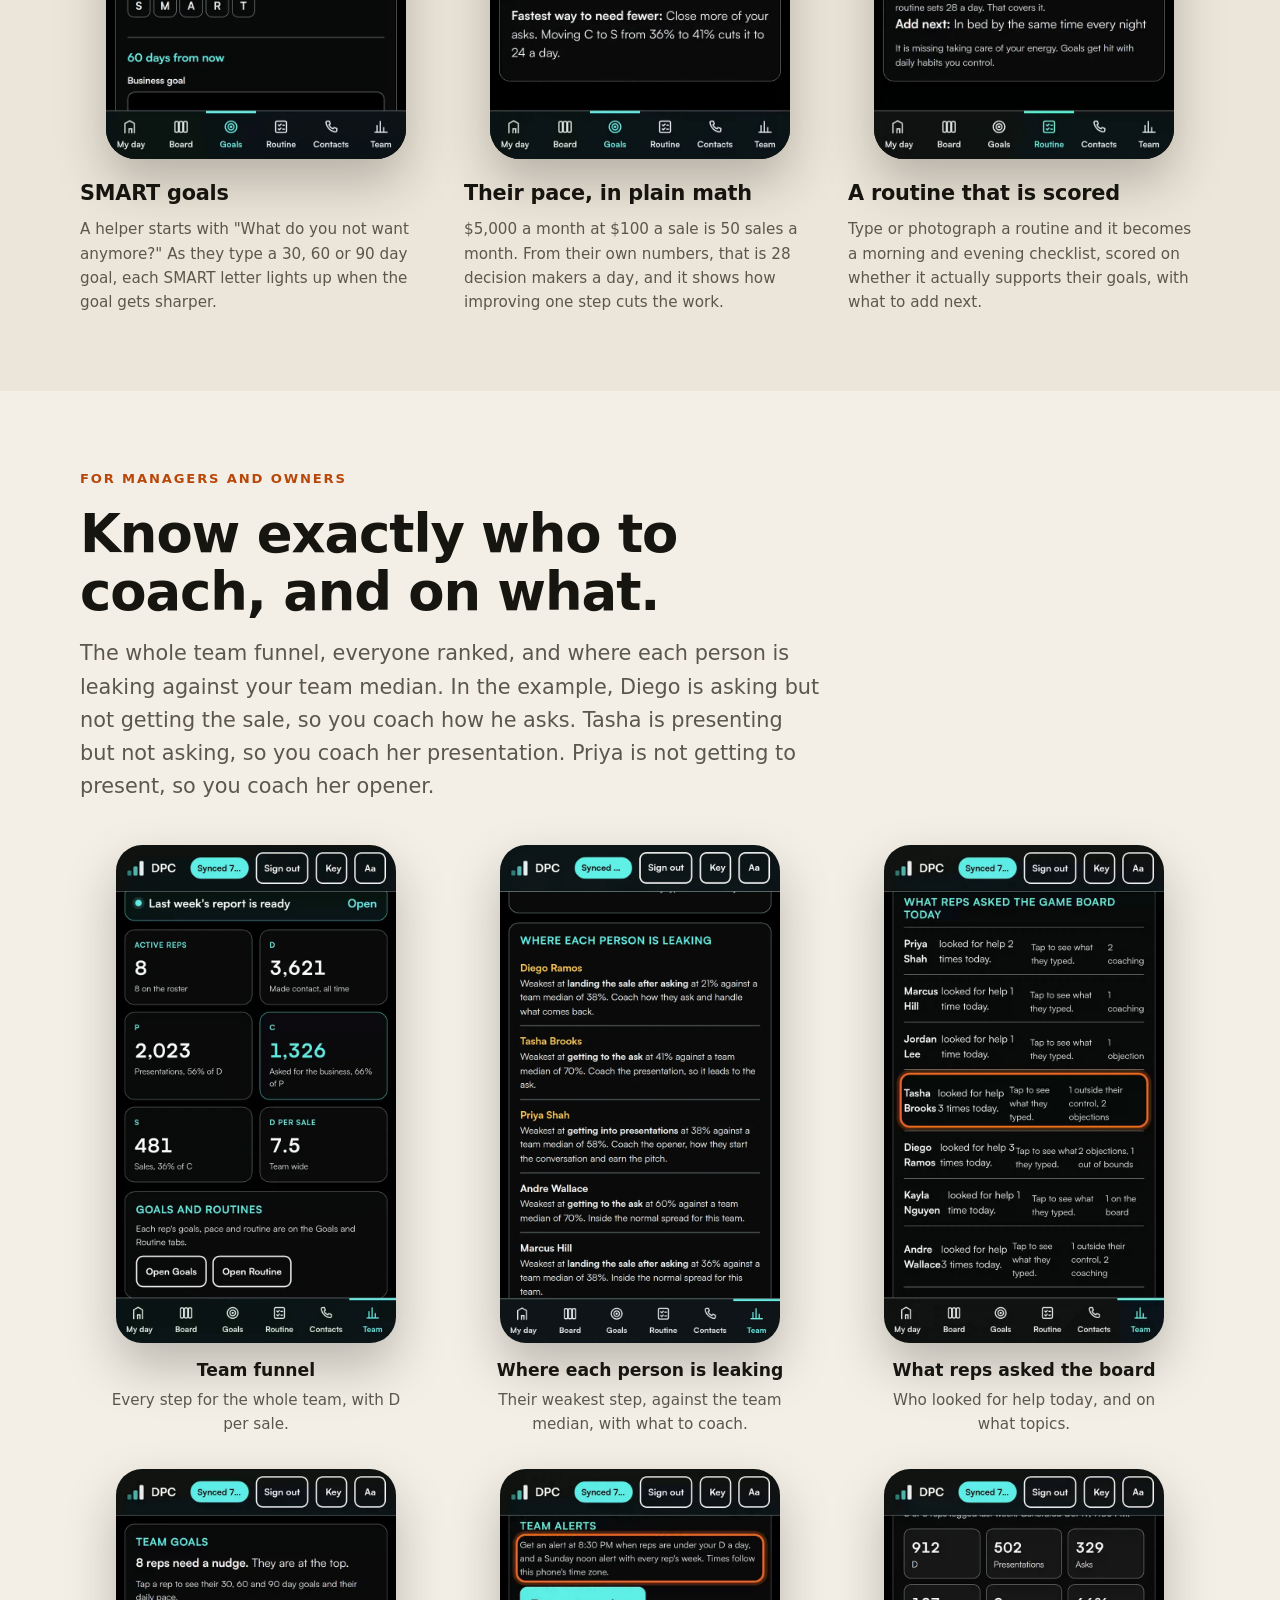
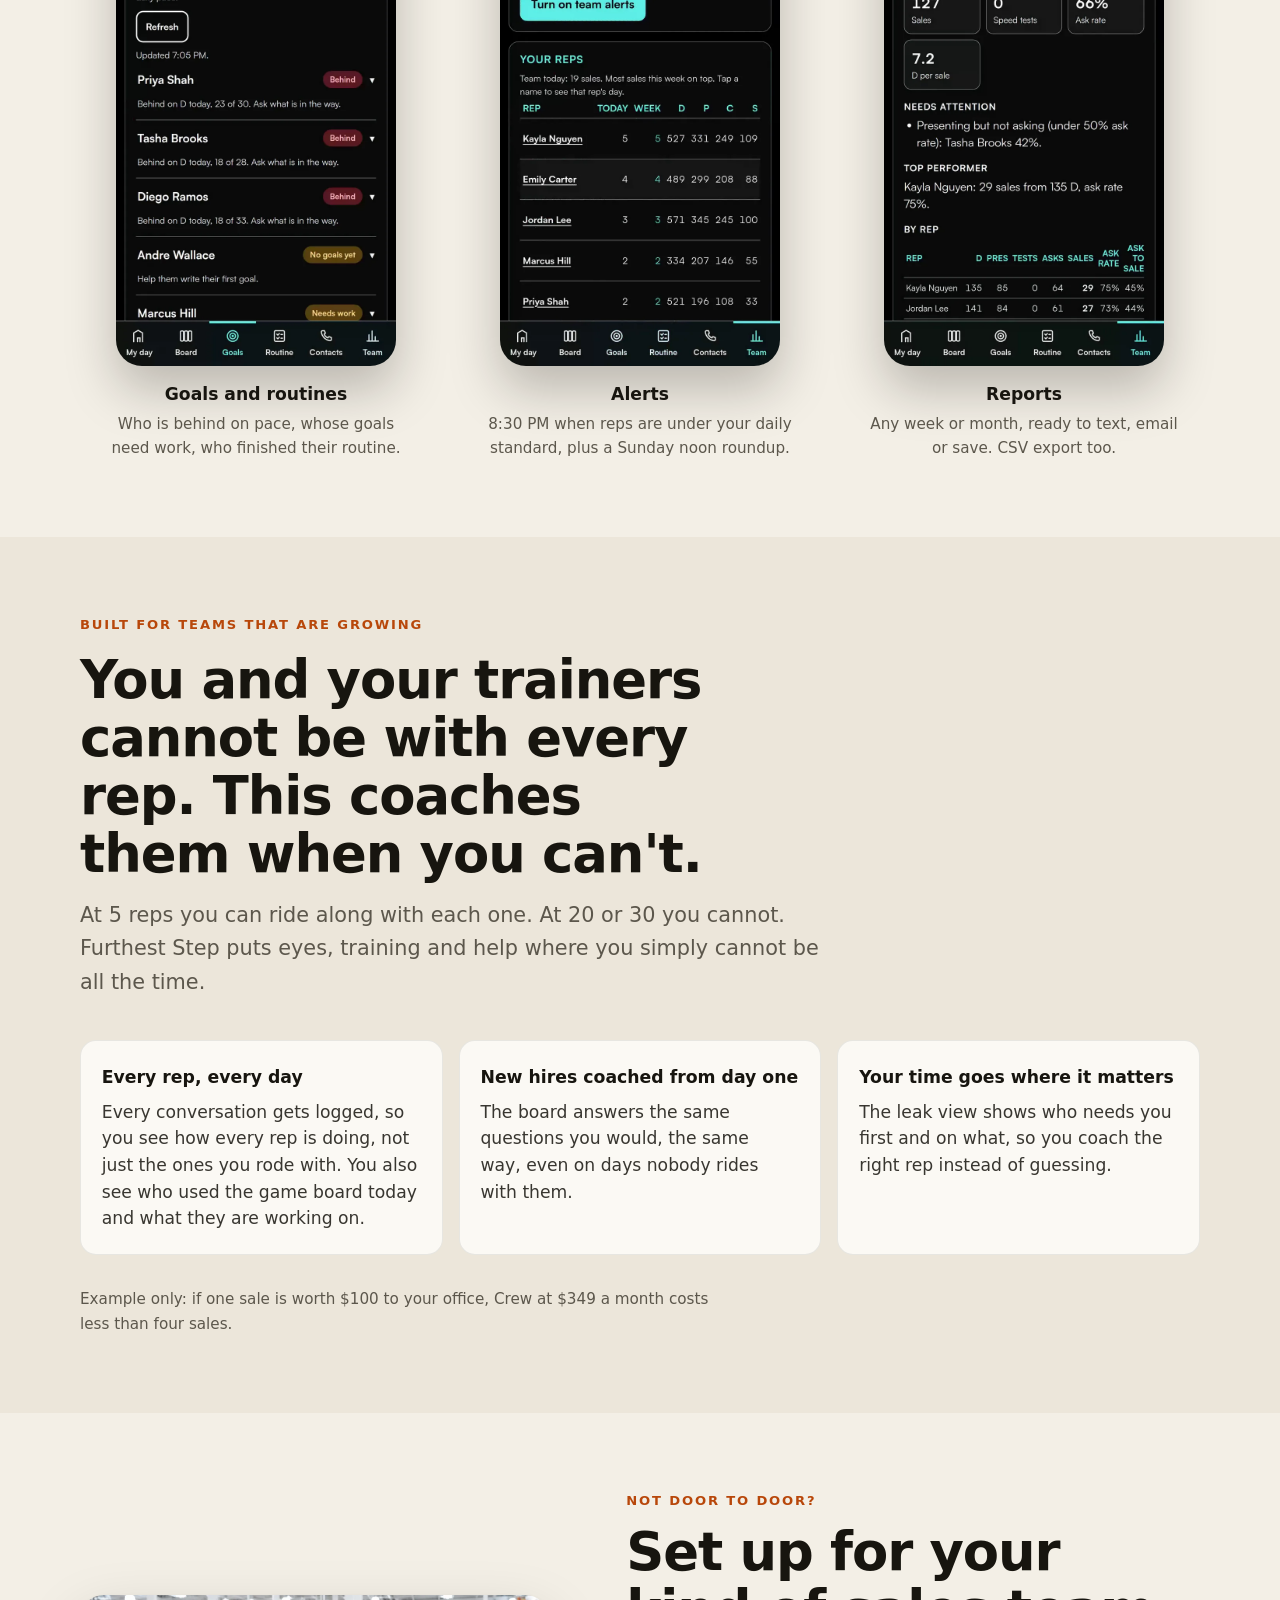
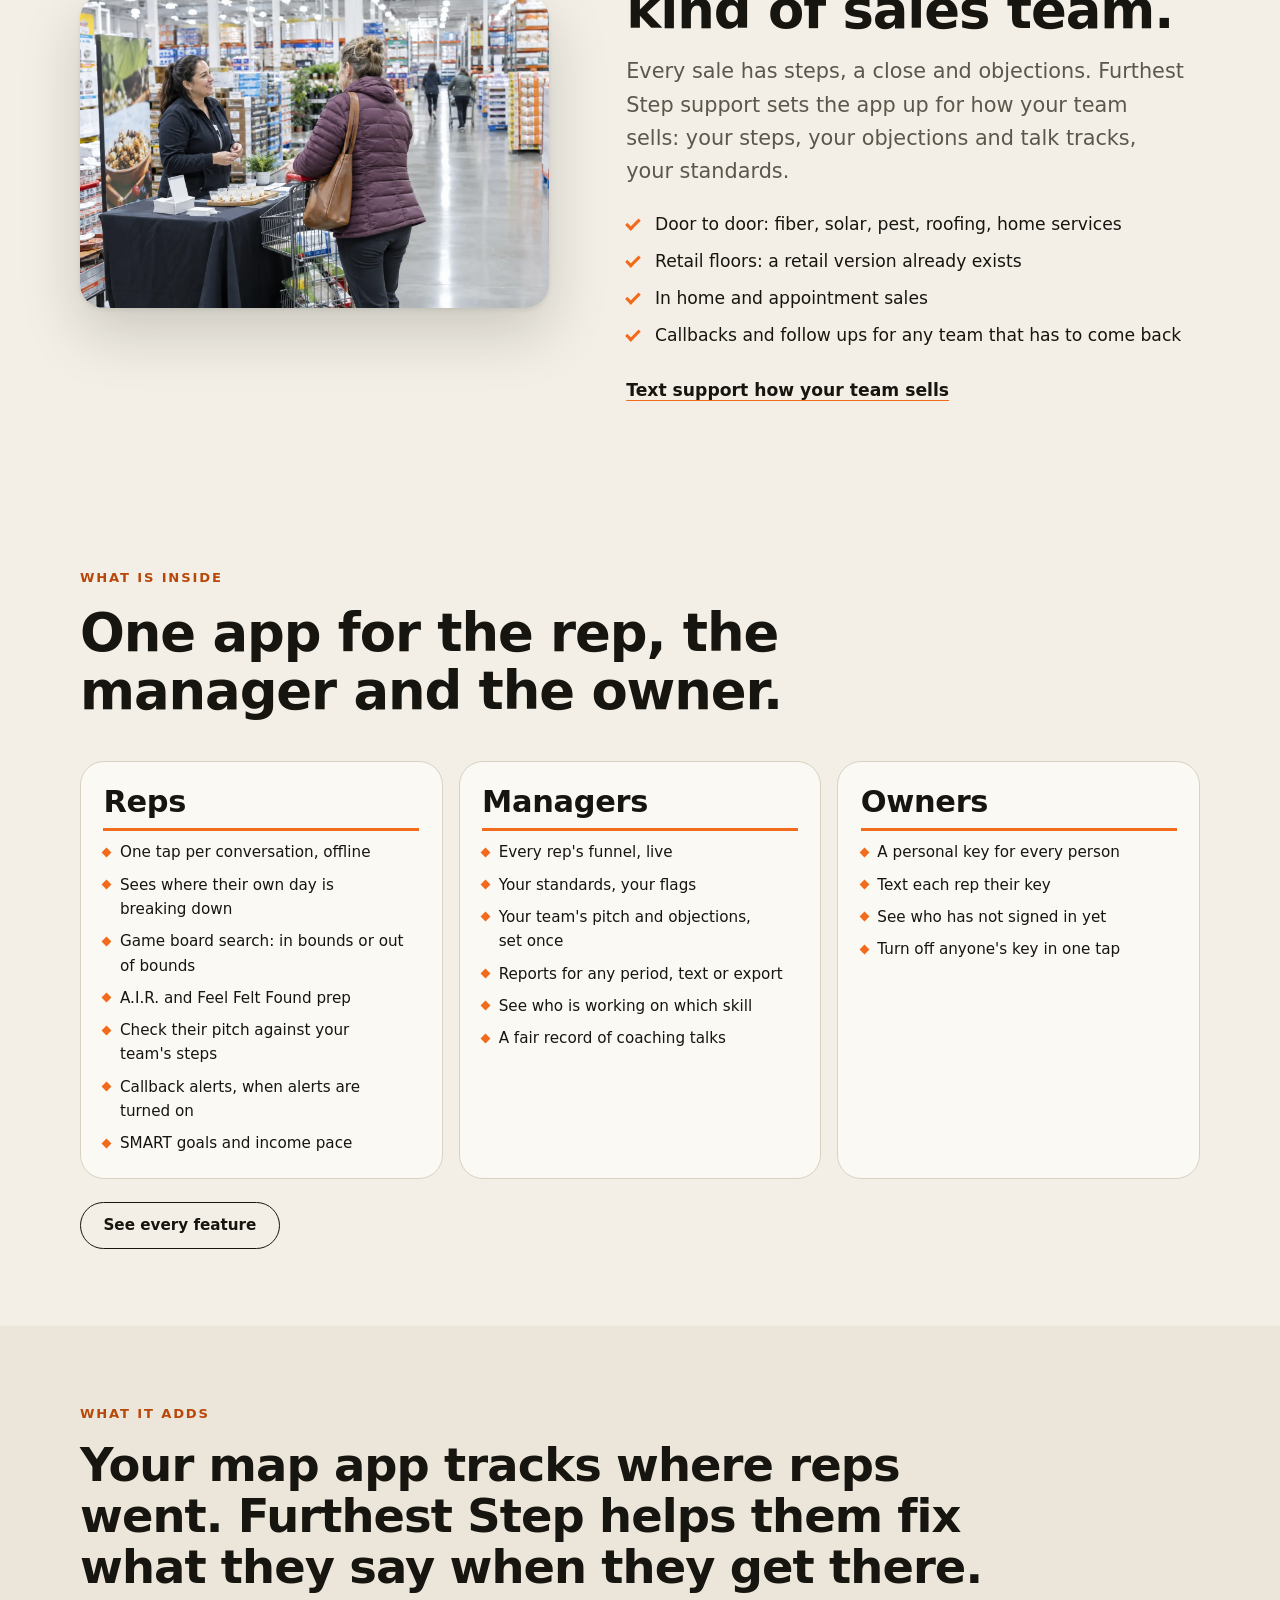
==== commit c39420eb: "Video one: why it was built, pace pitch attitude, speed test example, team pitch check, previews eac" ====
--- a/index.html
+++ b/index.html
@@ -91,7 +91,7 @@
     <div class="sec-head">
       <p class="eyebrow">The real app, start to finish</p>
       <h2>Watch a rep fix her own leak, then see what the manager sees.</h2>
-      <p class="lede">Three short videos. Every screen is the actual app, shown with an example team.</p>
+      <p class="lede">Three short videos. Every screen is the actual app, shown with an example team. Video one covers why it was built, the one tap after every conversation, the game board, your team's pitch, callbacks, and what the manager sees. About five and a half minutes.</p>
     </div>
     <div class="demo-grid">
       <div class="vid-frame"><video id="demoVid" controls playsinline preload="metadata" aria-label="Furthest Step demo video one"></video></div>
@@ -539,6 +539,6 @@
 </div>
 
 <script src="./config.js?v=33"></script>
-<script src="./app.js?v=35"></script>
+<script src="./app.js?v=36"></script>
 </body>
 </html>
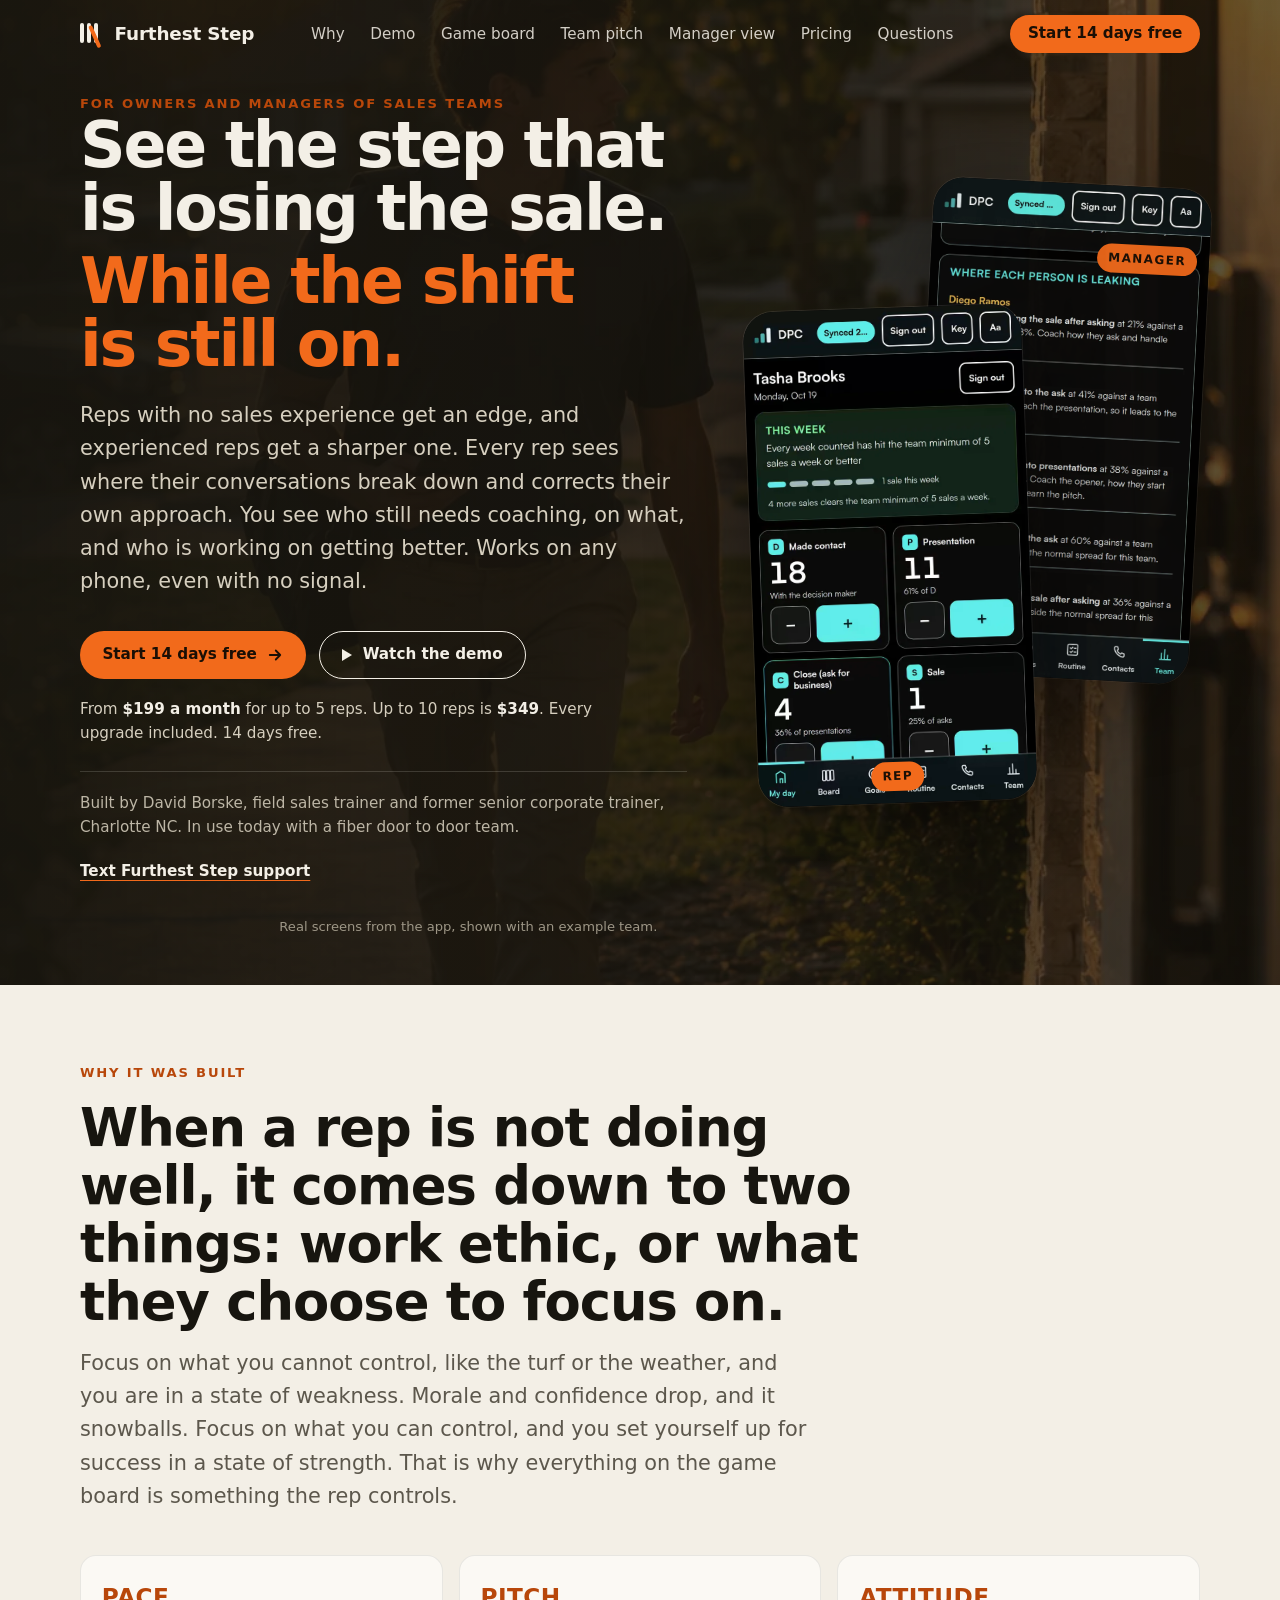
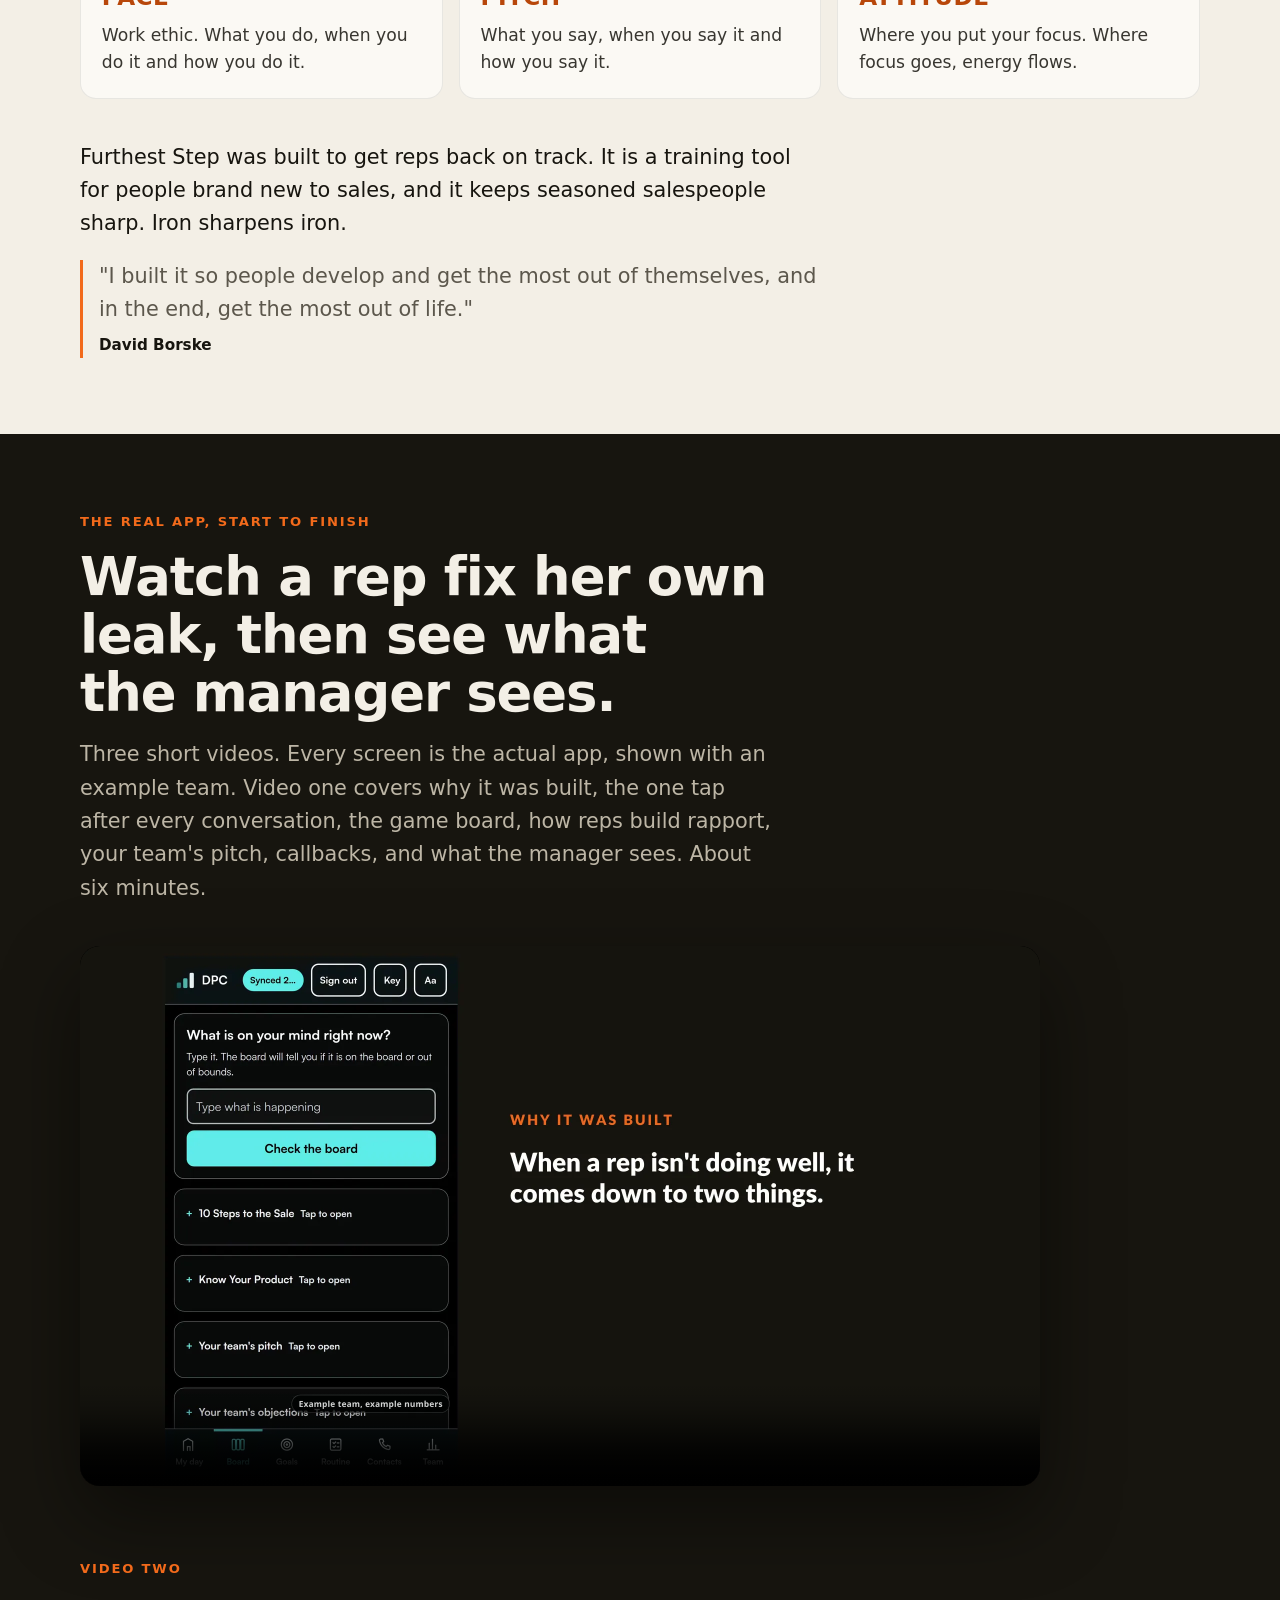
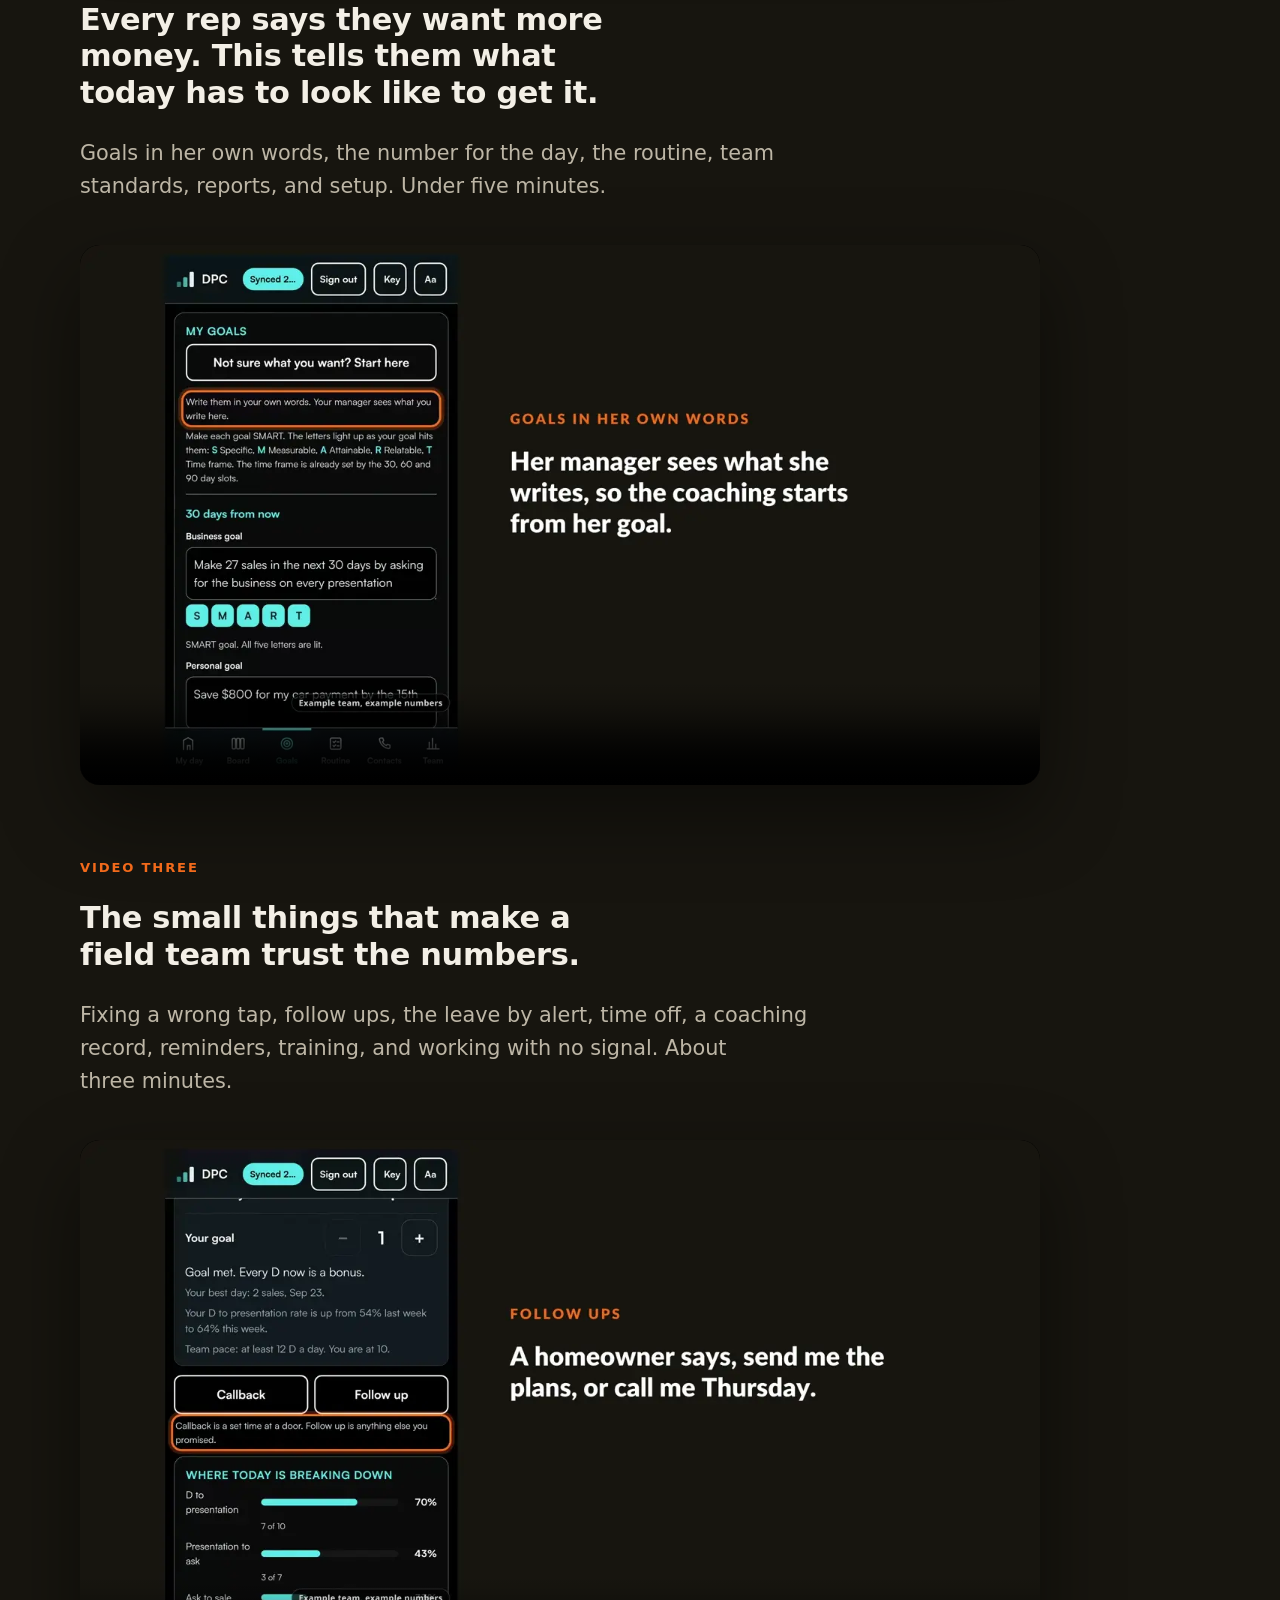
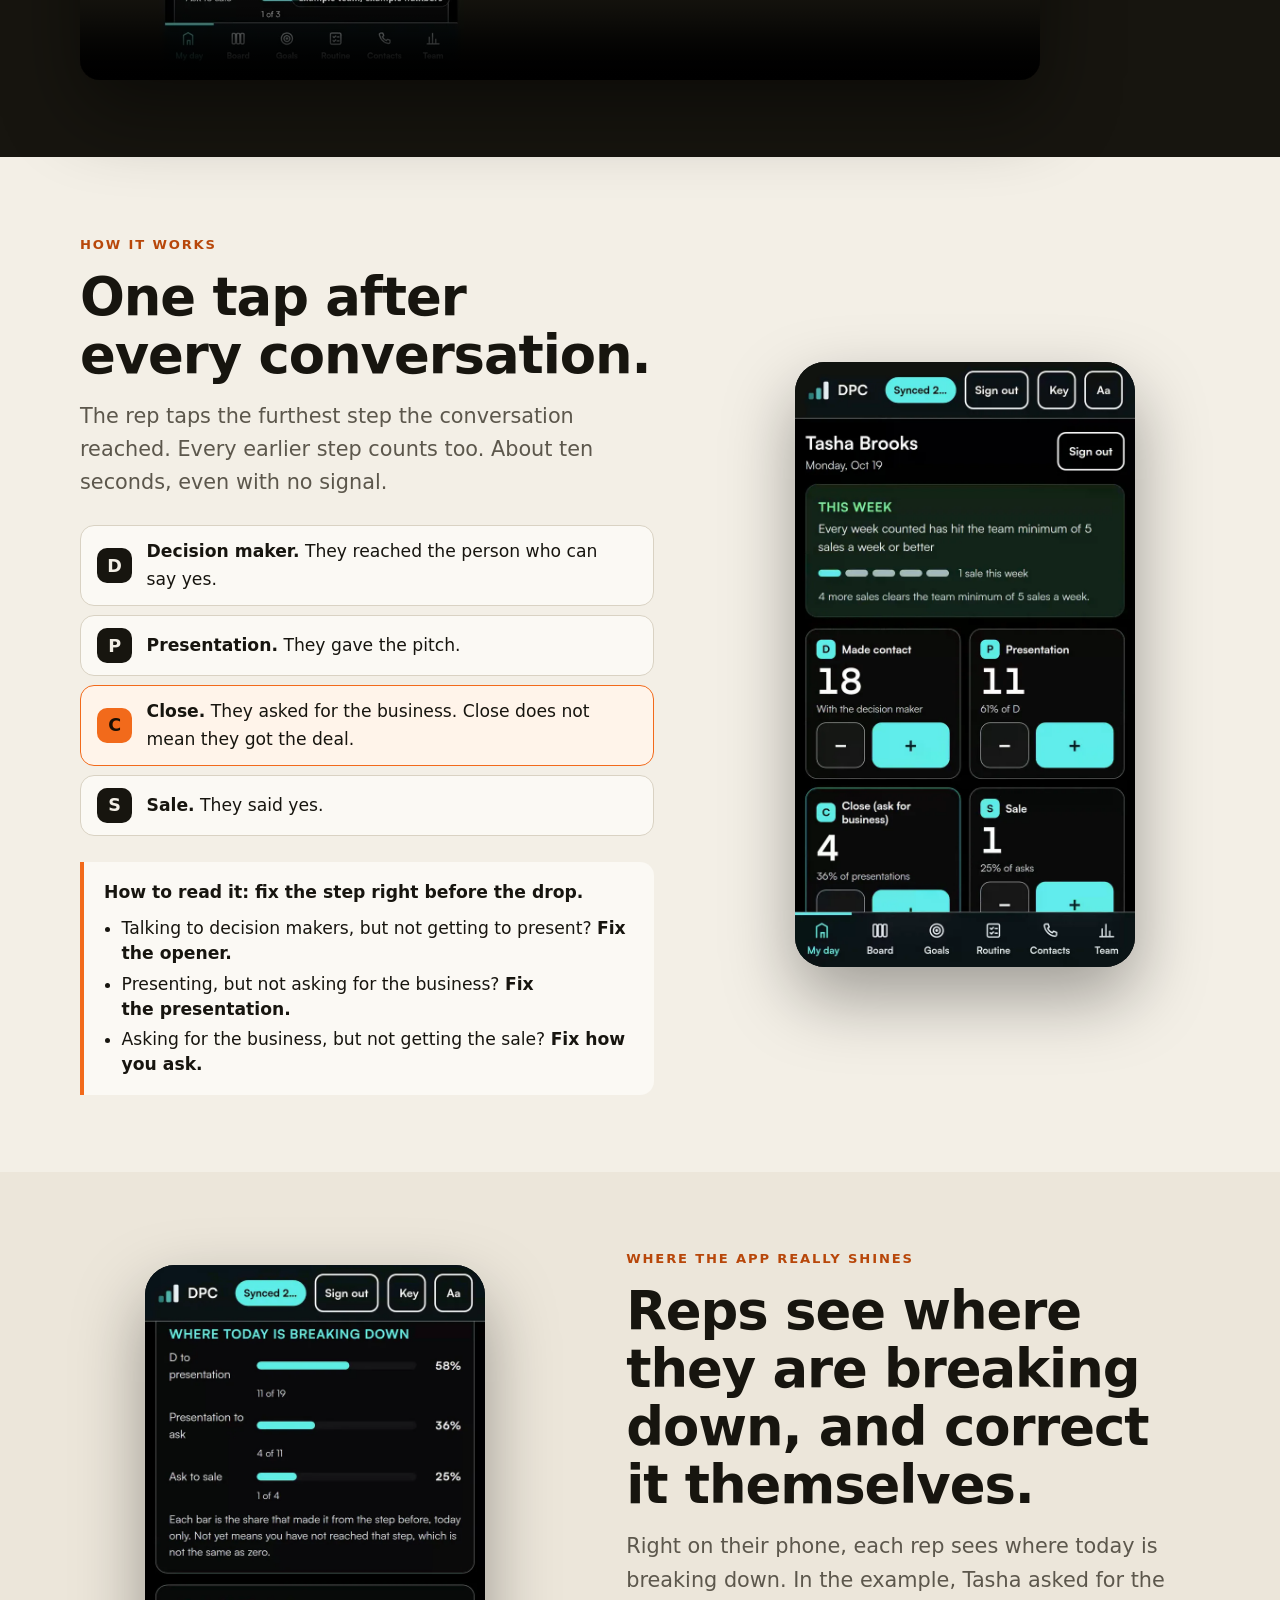
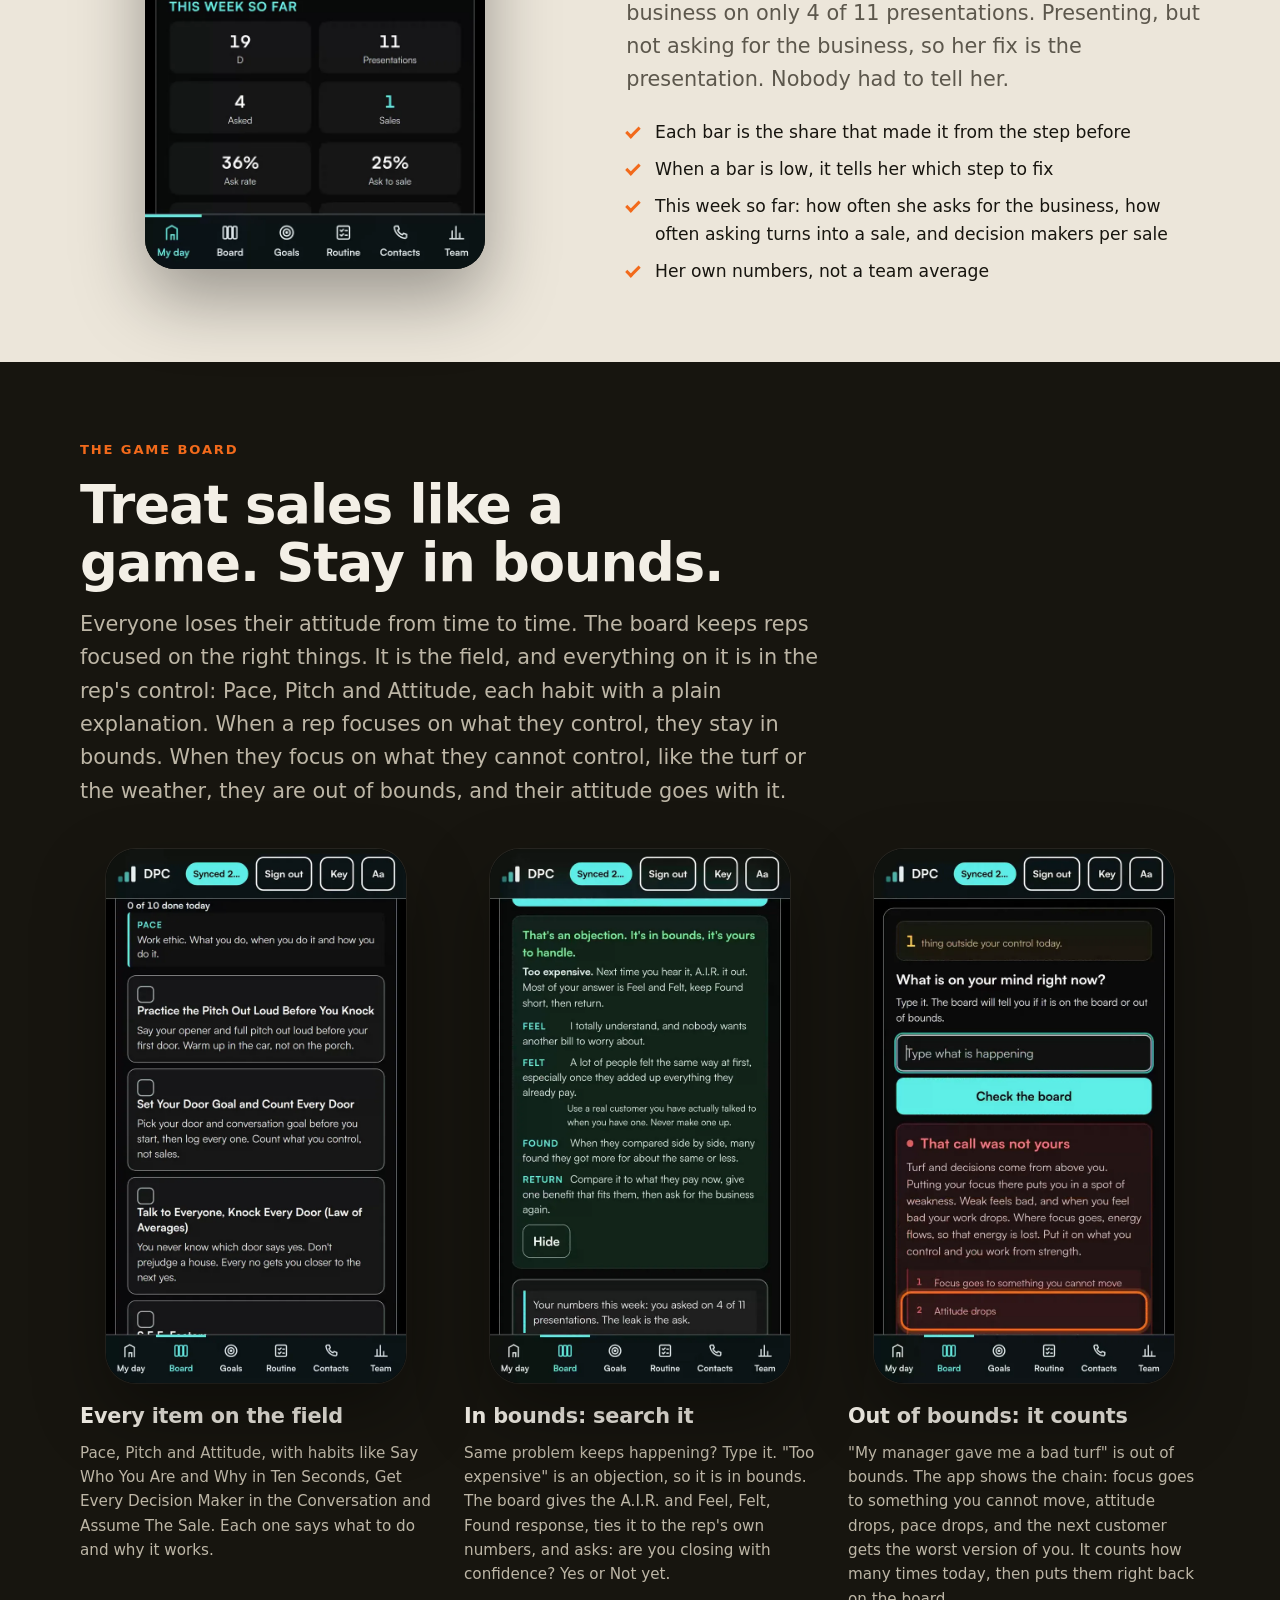
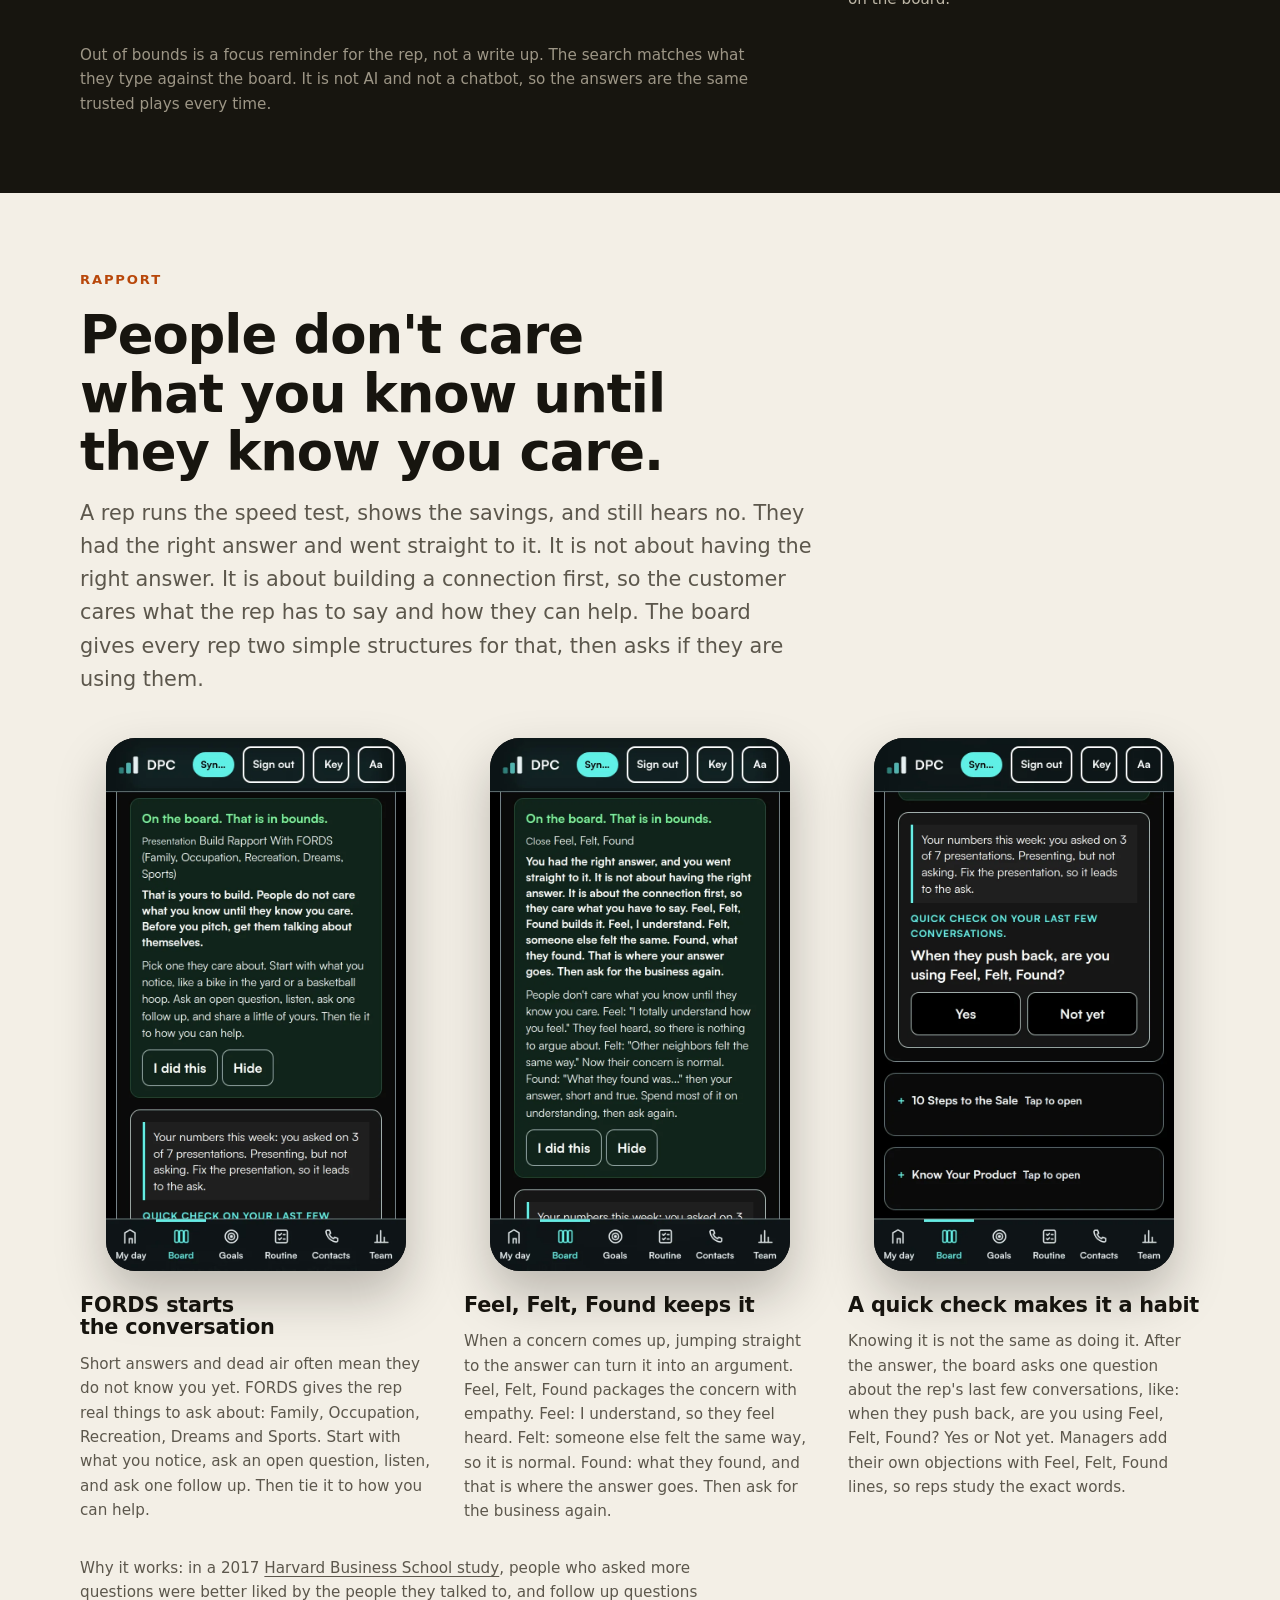
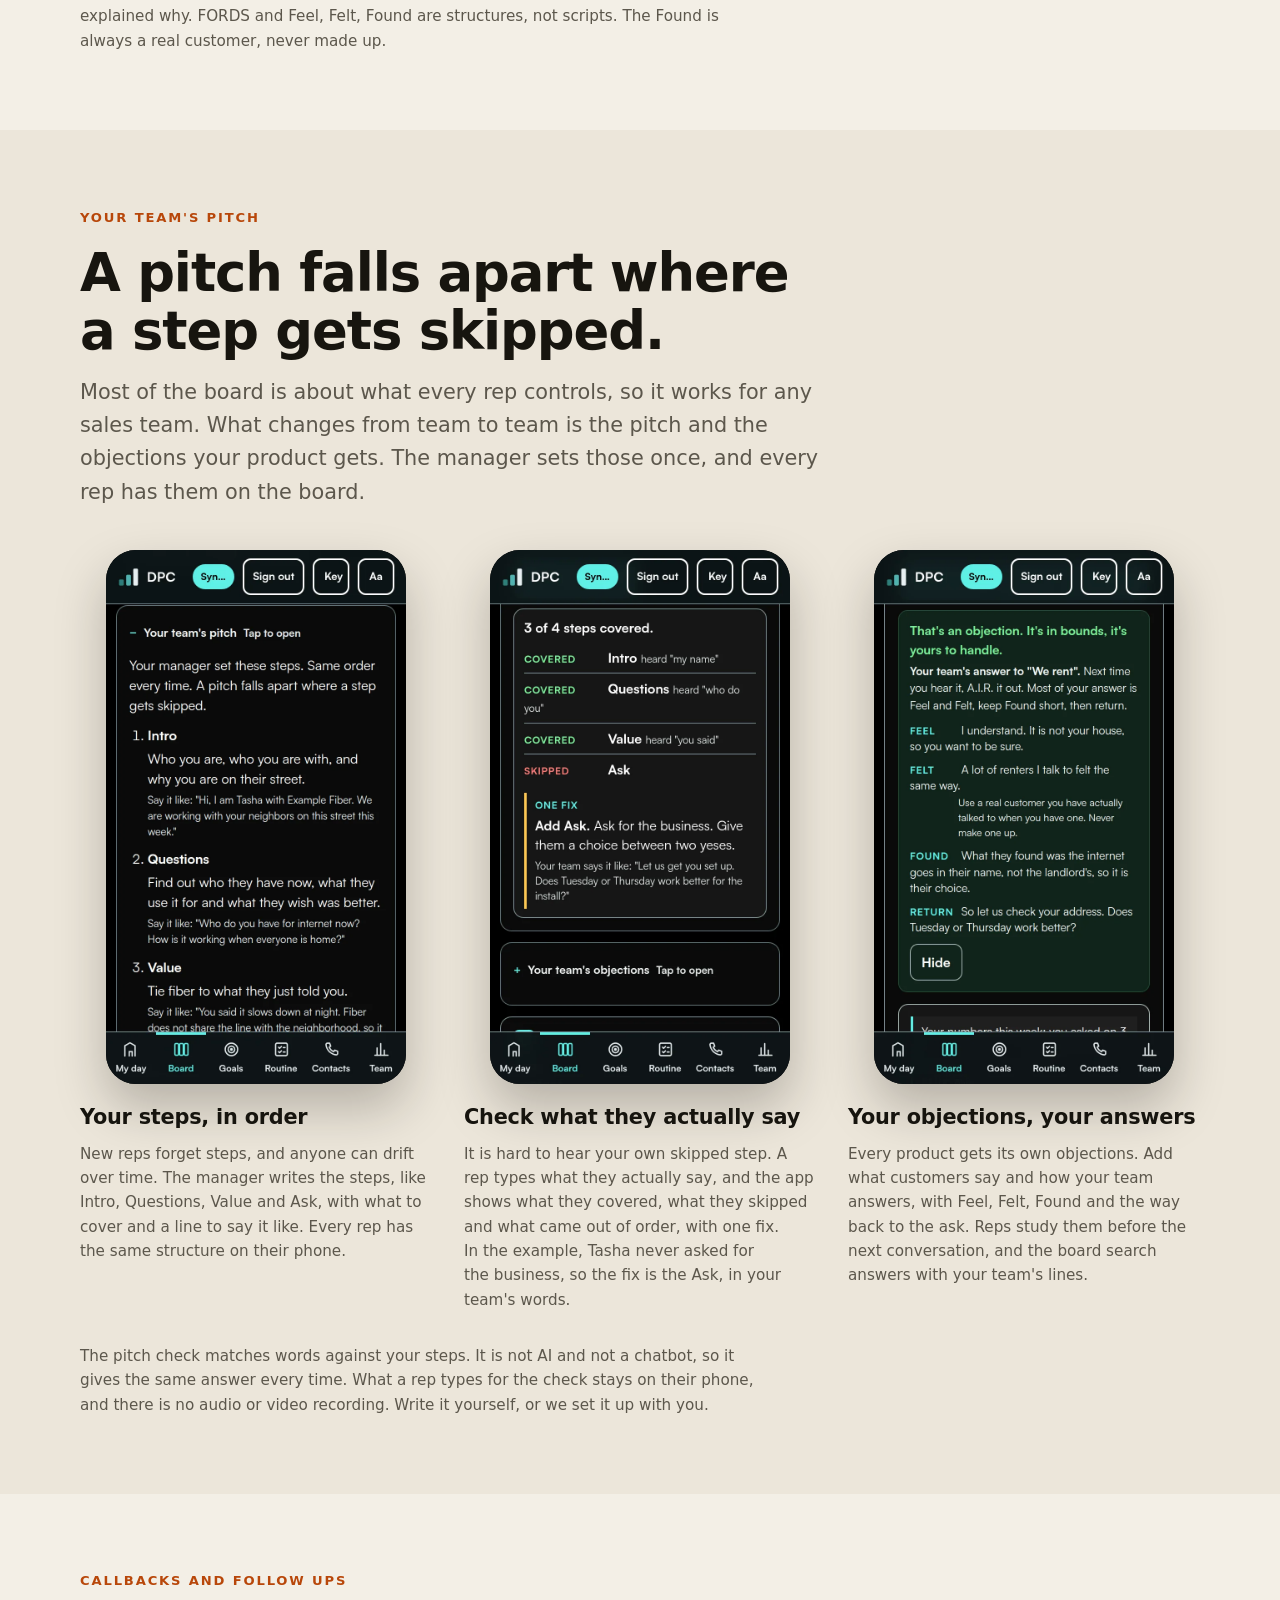
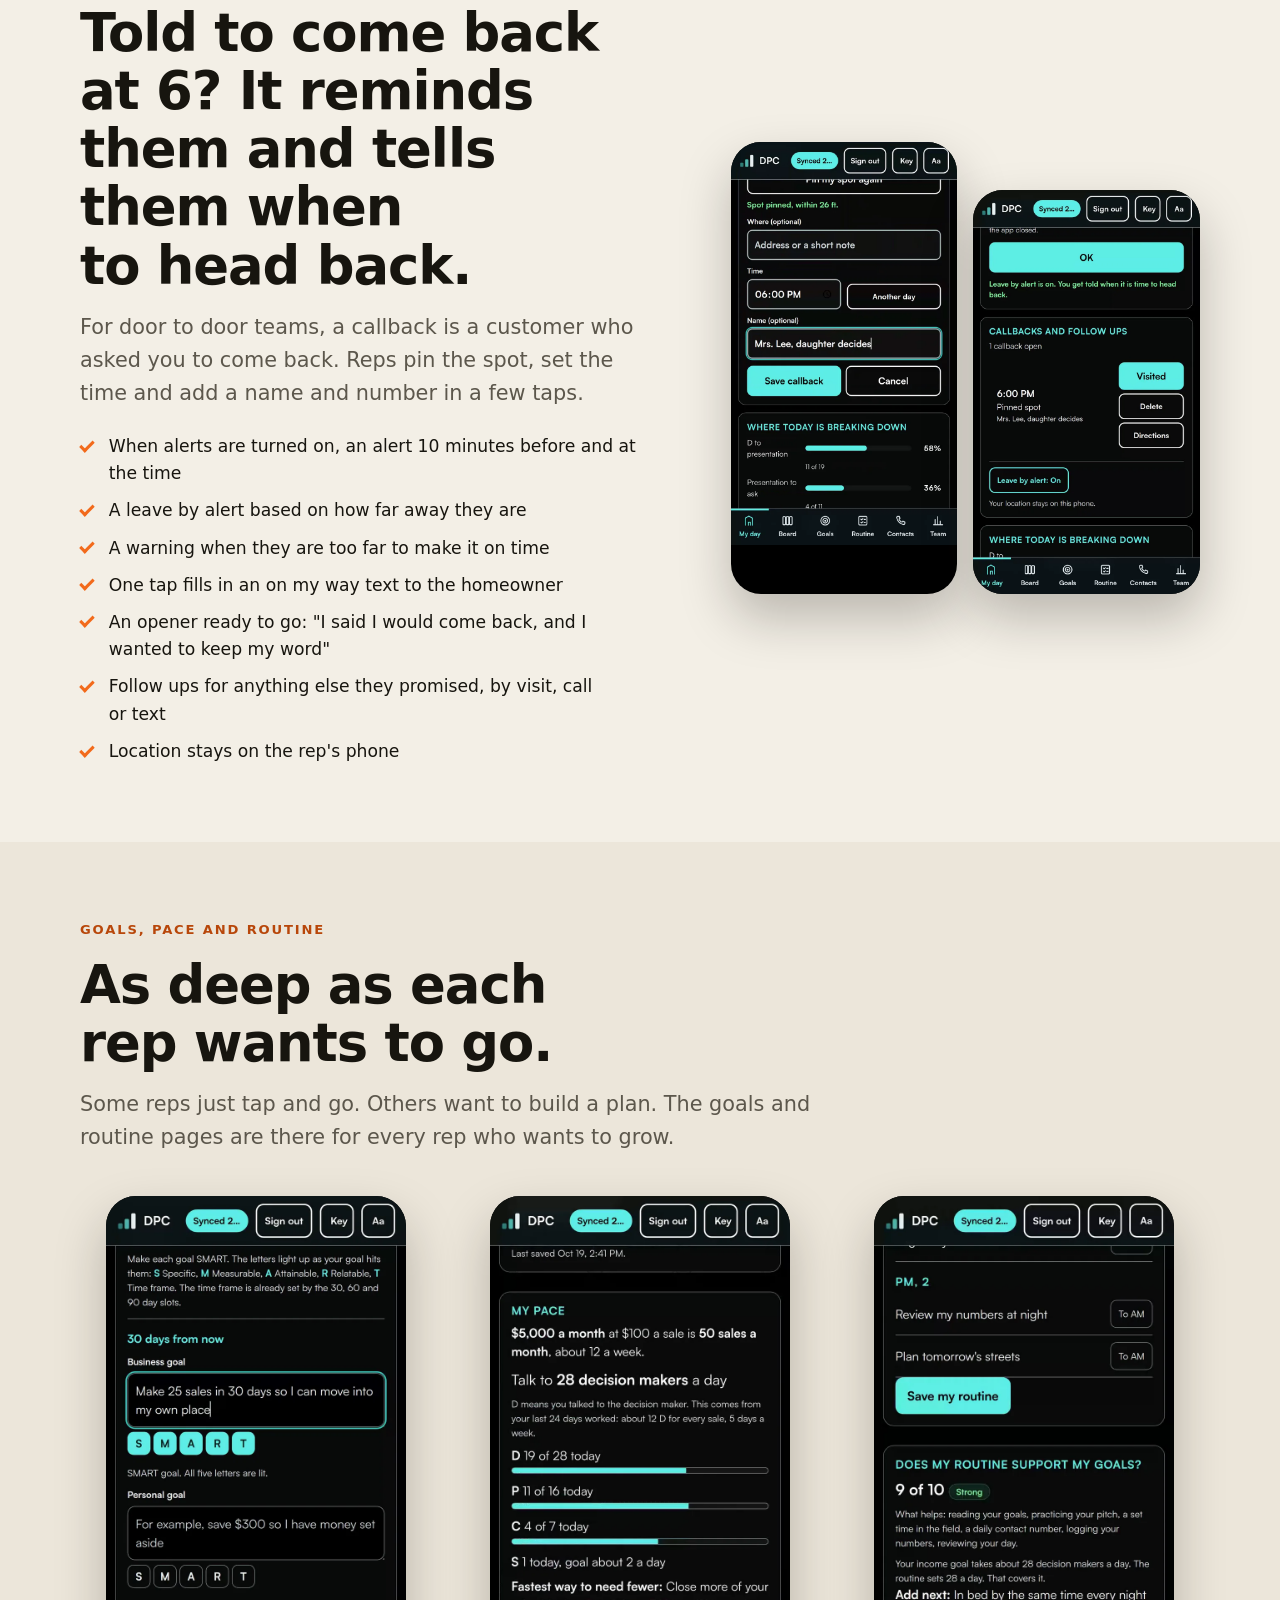
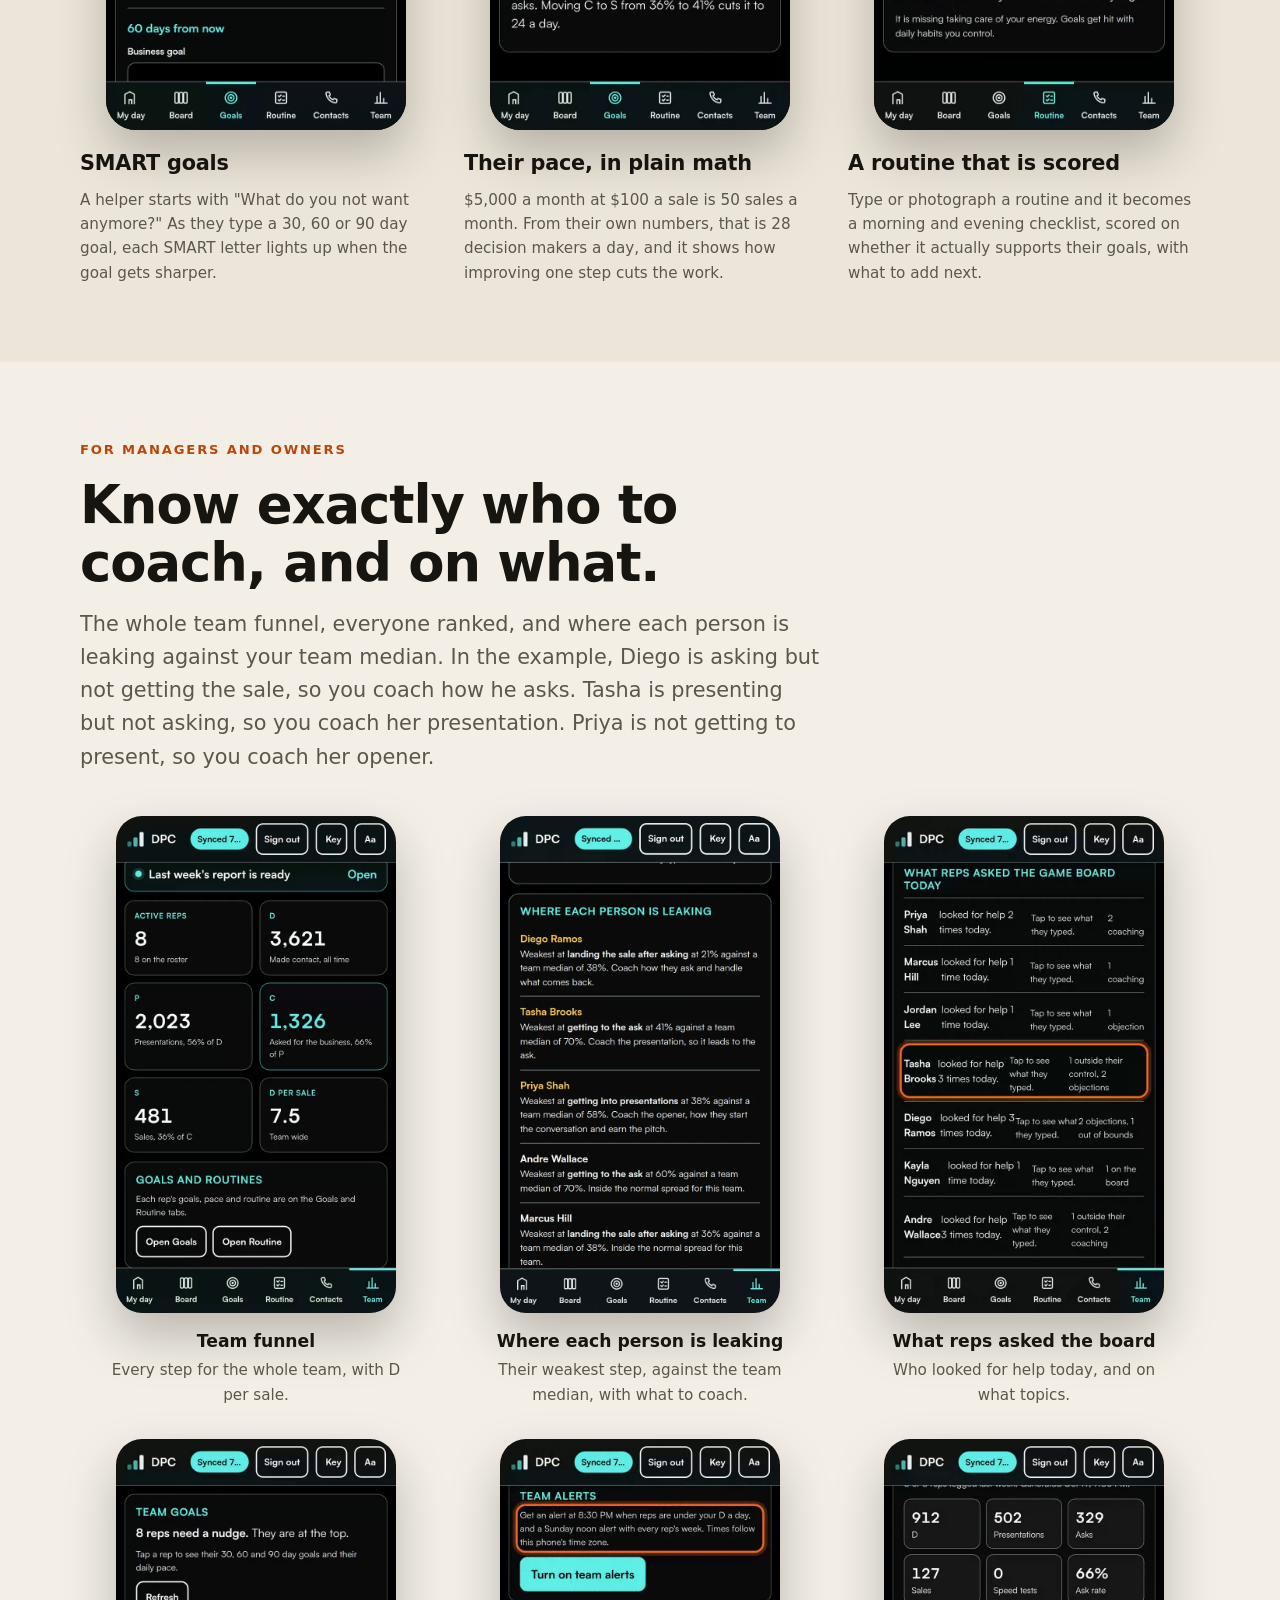
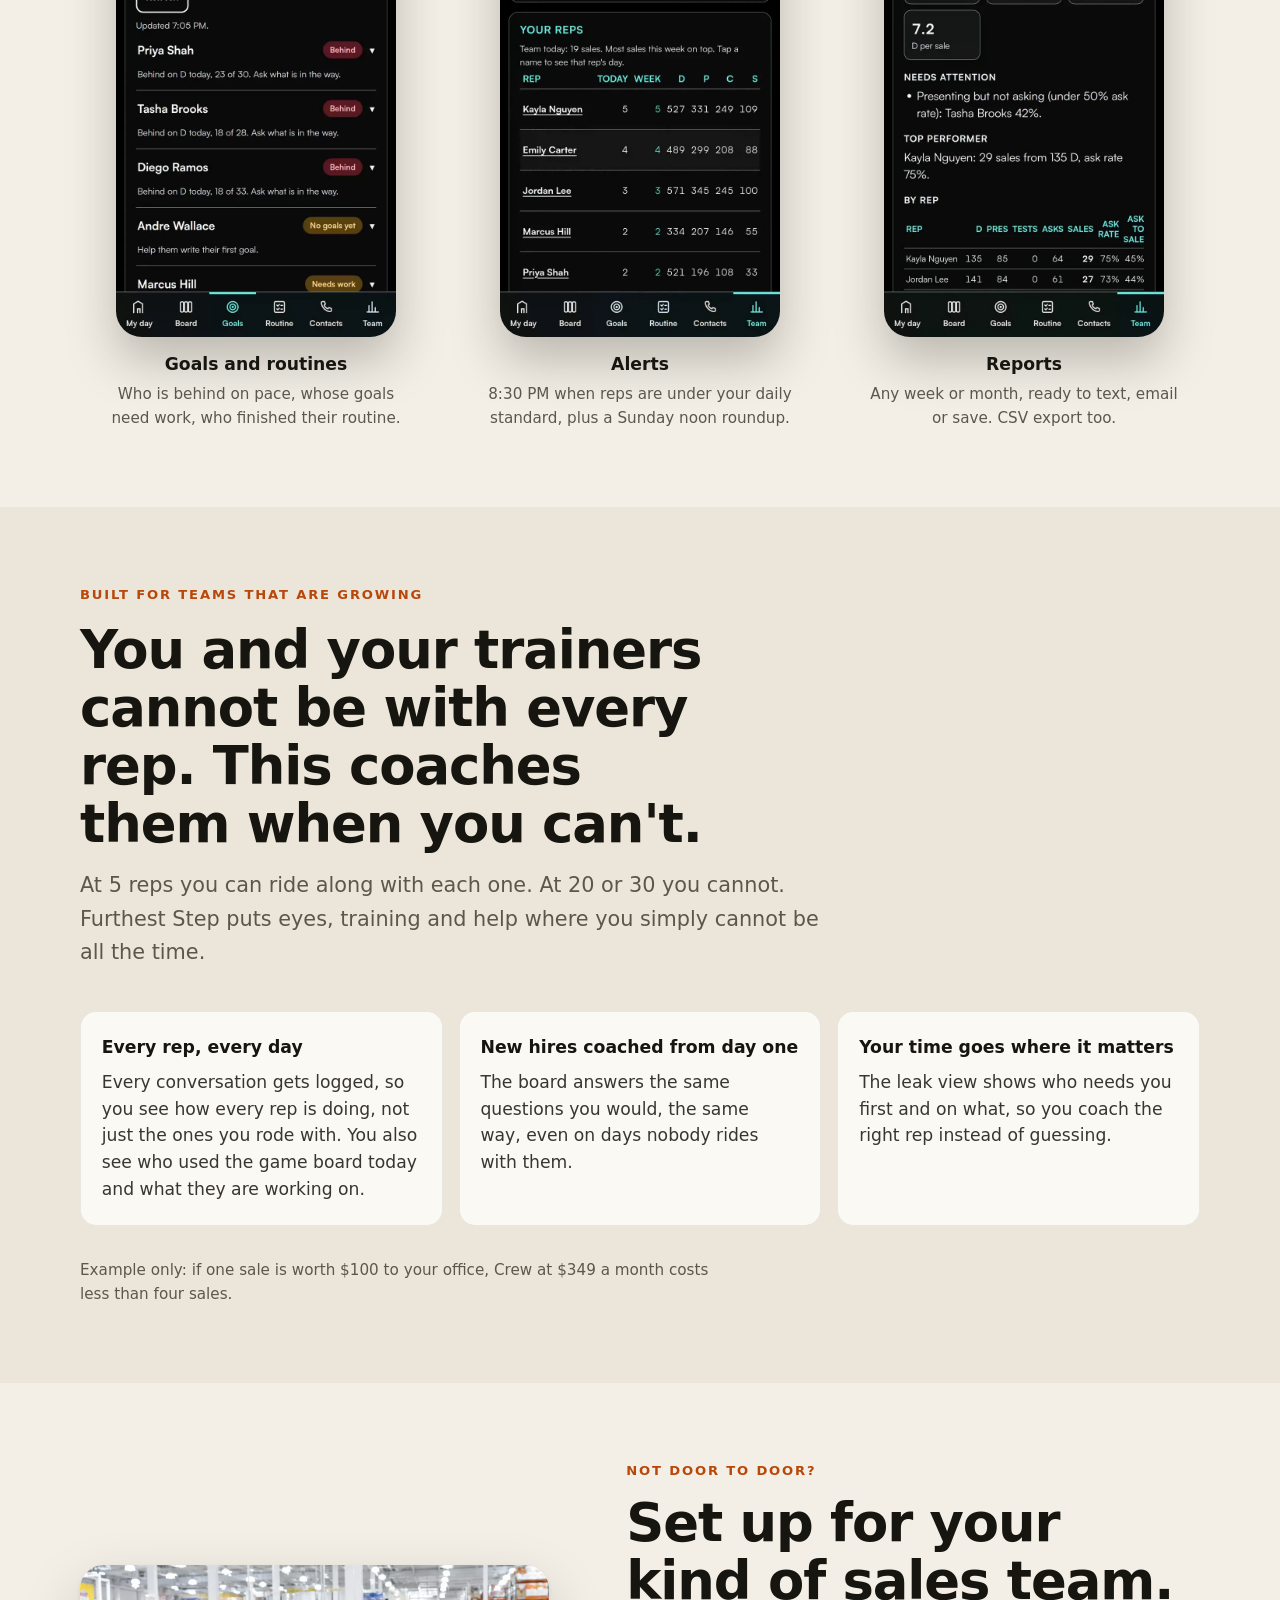
==== commit e4bdef3f: "Rapport section: FORDS and Feel Felt Found, Video one with rapport part" ====
--- a/index.html
+++ b/index.html
@@ -11,7 +11,7 @@
 <link rel="preconnect" href="https://api.fontshare.com">
 <link href="https://api.fontshare.com/v2/css?f[]=cabinet-grotesk@700,800&f[]=satoshi@400,500,700&display=swap" rel="stylesheet">
 <link rel="stylesheet" href="./base.css?v=33">
-<link rel="stylesheet" href="./style.css?v=34">
+<link rel="stylesheet" href="./style.css?v=35">
 <link rel="icon" href="data:image/svg+xml,%3Csvg xmlns='http://www.w3.org/2000/svg' viewBox='0 0 32 32'%3E%3Crect width='32' height='32' rx='8' fill='%2317150F'/%3E%3Cpath d='M9 8v16M14 8v16M19 8v16' stroke='%23F3EFE6' stroke-width='2.6' stroke-linecap='round'/%3E%3Cpath d='M6 21L25 11' stroke='%23F26A1B' stroke-width='2.8' stroke-linecap='round'/%3E%3C/svg%3E">
 </head>
 <body>
@@ -91,7 +91,7 @@
     <div class="sec-head">
       <p class="eyebrow">The real app, start to finish</p>
       <h2>Watch a rep fix her own leak, then see what the manager sees.</h2>
-      <p class="lede">Three short videos. Every screen is the actual app, shown with an example team. Video one covers why it was built, the one tap after every conversation, the game board, your team's pitch, callbacks, and what the manager sees. About five and a half minutes.</p>
+      <p class="lede">Three short videos. Every screen is the actual app, shown with an example team. Video one covers why it was built, the one tap after every conversation, the game board, how reps build rapport, your team's pitch, callbacks, and what the manager sees. About six minutes.</p>
     </div>
     <div class="demo-grid">
       <div class="vid-frame"><video id="demoVid" controls playsinline preload="metadata" aria-label="Furthest Step demo video one"></video></div>
@@ -189,6 +189,35 @@
   </div>
 </section>
 
+<!-- RAPPORT -->
+<section id="rapport">
+  <div class="wrap">
+    <div class="sec-head">
+      <p class="eyebrow">Rapport</p>
+      <h2>People don't care what you know until they know you care.</h2>
+      <p class="lede">A rep runs the speed test, shows the savings, and still hears no. They had the right answer and went straight to it. It is not about having the right answer. It is about building a connection first, so the customer cares what the rep has to say and how they can help. The board gives every rep two simple structures for that, then asks if they are using them.</p>
+    </div>
+    <div class="board3 light">
+      <article class="bcard">
+        <figure class="shot"><img src="./assets/app/rep_fords.webp" alt="Board search answer: Build Rapport With FORDS, Family, Occupation, Recreation, Dreams, Sports, with how to start the conversation" width="720" height="1280" decoding="async"></figure>
+        <h3>FORDS starts the conversation</h3>
+        <p>Short answers and dead air often mean they do not know you yet. FORDS gives the rep real things to ask about: Family, Occupation, Recreation, Dreams and Sports. Start with what you notice, ask an open question, listen, and ask one follow up. Then tie it to how you can help.</p>
+      </article>
+      <article class="bcard">
+        <figure class="shot"><img src="./assets/app/rep_fff.webp" alt="Board search answer for the speed test example: Feel, Felt, Found, it is not about having the right answer, it is about the connection first" width="720" height="1280" decoding="async"></figure>
+        <h3>Feel, Felt, Found keeps it</h3>
+        <p>When a concern comes up, jumping straight to the answer can turn it into an argument. Feel, Felt, Found packages the concern with empathy. Feel: I understand, so they feel heard. Felt: someone else felt the same way, so it is normal. Found: what they found, and that is where the answer goes. Then ask for the business again.</p>
+      </article>
+      <article class="bcard">
+        <figure class="shot"><img src="./assets/app/rep_fffcheck.webp" alt="Quick check on your last few conversations: When they push back, are you using Feel, Felt, Found? Yes or Not yet" width="720" height="1280" decoding="async"></figure>
+        <h3>A quick check makes it a habit</h3>
+        <p>Knowing it is not the same as doing it. After the answer, the board asks one question about the rep's last few conversations, like: when they push back, are you using Feel, Felt, Found? Yes or Not yet. Managers add their own objections with Feel, Felt, Found lines, so reps study the exact words.</p>
+      </article>
+    </div>
+    <p class="fine-note">Why it works: in a 2017 <a href="https://www.hbs.edu/faculty/Pages/item.aspx?num=52115" target="_blank" rel="noopener">Harvard Business School study</a>, people who asked more questions were better liked by the people they talked to, and follow up questions explained why. FORDS and Feel, Felt, Found are structures, not scripts. The Found is always a real customer, never made up.</p>
+  </div>
+</section>
+
 <!-- TEAM PITCH -->
 <section id="pitch" class="tint">
   <div class="wrap">
@@ -334,7 +363,7 @@
       <h2 class="rv d1">One app for the rep, the manager and the owner.</h2>
     </div>
     <div class="roles">
-      <article class="role rv"><h3>Reps</h3><ul><li>One tap per conversation, offline</li><li>Sees where their own day is breaking down</li><li>Game board search: in bounds or out of bounds</li><li>A.I.R. and Feel Felt Found prep</li><li>Check their pitch against your team's steps</li><li>Callback alerts, when alerts are turned on</li><li>SMART goals and income pace</li></ul></article>
+      <article class="role rv"><h3>Reps</h3><ul><li>One tap per conversation, offline</li><li>Sees where their own day is breaking down</li><li>Game board search: in bounds or out of bounds</li><li>FORDS, A.I.R. and Feel Felt Found prep</li><li>Check their pitch against your team's steps</li><li>Callback alerts, when alerts are turned on</li><li>SMART goals and income pace</li></ul></article>
       <article class="role rv d1"><h3>Managers</h3><ul><li>Every rep's funnel, live</li><li>Your standards, your flags</li><li>Your team's pitch and objections, set once</li><li>Reports for any period, text or export</li><li>See who is working on which skill</li><li>A fair record of coaching talks</li></ul></article>
       <article class="role rv d2"><h3>Owners</h3><ul><li>A personal key for every person</li><li>Text each rep their key</li><li>See who has not signed in yet</li><li>Turn off anyone's key in one tap</li></ul></article>
     </div>
@@ -342,7 +371,7 @@
       <button class="btn btn-ghost" type="button" id="fxBtn" aria-expanded="false" aria-controls="fxAll">See every feature</button>
     </div>
     <div class="fx" id="fxAll" hidden>
-      <div class="fx-col"><h3>For reps</h3><ul><li><b>One tap counters</b><span>Tap the furthest step reached and every earlier step counts too. Undo reverses a tap, and minus fixes a single box.</span></li><li><b>Game board search</b><span>Type a struggle that keeps coming back, like "they keep saying not interested." Get the one thing to try next, plus a quick Yes or Not yet self check that rechecks after ten more decision makers.</span></li><li><b>Pace, Pitch, Attitude read</b><span>The app reads the funnel and tells the rep which of the three levers is costing them sales.</span></li><li><b>Objection prep</b><span>A.I.R. and Feel Felt Found answers to practice before the next conversation, not scripts to read in the middle of one. Retail teams also get 15 and 5 and Turn and Return.</span></li><li><b>Team pitch check</b><span>Type what you actually say and see which of your team's steps you covered, skipped or said out of order, with one fix. Plain word matching, same answer every time, and it stays on your phone.</span></li><li><b>Team objections</b><span>Your team's answers to the objections your product gets, with Feel, Felt, Found and the way back to the ask. The board search answers with your team's lines.</span></li><li><b>Training board</b><span>Short, searchable lessons: the ten step sale flow, know your product, and ten work habits like Be Prepared, Know Your Why and Focus on Controllables.</span></li><li><b>SMART goals and goal helper</b><span>Reps start from what they no longer want, turn it into a 30, 60 or 90 day goal, and watch each SMART letter light up as the goal gets sharper.</span></li><li><b>Income pace</b><span>Enter an income target and see the daily conversations, presentations and asks needed to hit it, and how improving one step cuts the work required.</span></li><li><b>Daily routine check ins</b><span>Reps plan their day around their goals and check off what they actually did.</span></li><li><b>Callback alerts</b><span>Save a return address or pinned spot and a time. When alerts are turned on, they arrive ten minutes before and right on time.</span></li><li><b>Leave by warning</b><span>Optional. Estimates walking time back to a callback so reps leave in time. It is not location tracking for managers.</span></li><li><b>Followups</b><span>Log a promise with a due time and how to reach them: go back, call or text, with a name and number.</span></li><li><b>Time off requests</b><span>Reps enter a day or a range, and see Seen by your manager when it is acknowledged.</span></li><li><b>Works anywhere</b><span>Offline taps sync when signal returns. No app store, any phone, saved to the home screen. High contrast mode for bright sun.</span></li></ul></div>
+      <div class="fx-col"><h3>For reps</h3><ul><li><b>One tap counters</b><span>Tap the furthest step reached and every earlier step counts too. Undo reverses a tap, and minus fixes a single box.</span></li><li><b>Game board search</b><span>Type a struggle that keeps coming back, like "they keep saying not interested." Get the one thing to try next, plus a quick Yes or Not yet self check that rechecks after ten more decision makers.</span></li><li><b>Pace, Pitch, Attitude read</b><span>The app reads the funnel and tells the rep which of the three levers is costing them sales.</span></li><li><b>Rapport</b><span>FORDS gives reps real things to ask about: Family, Occupation, Recreation, Dreams and Sports. Feel, Felt, Found keeps the connection when they push back.</span></li><li><b>Objection prep</b><span>A.I.R. and Feel Felt Found answers to practice before the next conversation, not scripts to read in the middle of one. Retail teams also get 15 and 5 and Turn and Return.</span></li><li><b>Team pitch check</b><span>Type what you actually say and see which of your team's steps you covered, skipped or said out of order, with one fix. Plain word matching, same answer every time, and it stays on your phone.</span></li><li><b>Team objections</b><span>Your team's answers to the objections your product gets, with Feel, Felt, Found and the way back to the ask. The board search answers with your team's lines.</span></li><li><b>Training board</b><span>Short, searchable lessons: the ten step sale flow, know your product, and ten work habits like Be Prepared, Know Your Why and Focus on Controllables.</span></li><li><b>SMART goals and goal helper</b><span>Reps start from what they no longer want, turn it into a 30, 60 or 90 day goal, and watch each SMART letter light up as the goal gets sharper.</span></li><li><b>Income pace</b><span>Enter an income target and see the daily conversations, presentations and asks needed to hit it, and how improving one step cuts the work required.</span></li><li><b>Daily routine check ins</b><span>Reps plan their day around their goals and check off what they actually did.</span></li><li><b>Callback alerts</b><span>Save a return address or pinned spot and a time. When alerts are turned on, they arrive ten minutes before and right on time.</span></li><li><b>Leave by warning</b><span>Optional. Estimates walking time back to a callback so reps leave in time. It is not location tracking for managers.</span></li><li><b>Followups</b><span>Log a promise with a due time and how to reach them: go back, call or text, with a name and number.</span></li><li><b>Time off requests</b><span>Reps enter a day or a range, and see Seen by your manager when it is acknowledged.</span></li><li><b>Works anywhere</b><span>Offline taps sync when signal returns. No app store, any phone, saved to the home screen. High contrast mode for bright sun.</span></li></ul></div>
       <div class="fx-col"><h3>For managers</h3><ul><li><b>Live team board</b><span>Every rep's numbers and funnel, live, for today, this week or any range.</span></li><li><b>Your standards, your flags</b><span>Set minimum sales per week, decision makers per day, decision makers per sale and how many weeks before a flag. New teams start blank, so nothing is judged until you decide.</span></li><li><b>Attention flags and alerts</b><span>Reps under standard get flagged. Opt in alerts at 8:30 PM Monday through Saturday and a weekly roundup Sunday at noon.</span></li><li><b>Reports in one tap</b><span>Today, this week so far, last week, last two full weeks, this month or last month. Text it, email it, save a PDF or export a CSV.</span></li><li><b>Who is trying to improve</b><span>See who looked for help on the game board today, how often and on which topics, and tap to see what they typed. Reps who search and practice stand out from reps who do not.</span></li><li><b>Skill or circumstances</b><span>The app separates problems a rep controls from ones they do not, like weather or territory, so you coach the right thing.</span></li><li><b>Fair rep log</b><span>Record wins, complaints and coaching talks with dates. The rep sees each entry and can add their side, and repeated patterns become clear.</span></li><li><b>Goal intake</b><span>Paste a rep's goals or upload a PDF, Word file or photo. The app sorts personal, financial and business goals and lets you correct them before saving.</span></li><li><b>Your team's pitch and objections</b><span>Write your pitch steps in order with what to cover and a line to say it like, plus the objections your product gets with Feel, Felt, Found and the way back to the ask. Every rep gets them on the board, and you can try the check yourself before you save.</span></li><li><b>Who needs help first</b><span>Goals and routines put the reps who need you at the top, each with a plain next action.</span></li><li><b>Audited edits</b><span>Fix a rep's numbers when needed, with every manager edit recorded.</span></li></ul></div>
       <div class="fx-col"><h3>For owners</h3><ul><li><b>Personal keys</b><span>Every manager and rep gets their own key. Remove anyone from any phone, and it takes effect even on offline phones when they reconnect.</span></li><li><b>Turn off a key</b><span>Turn off a rep's key in one tap. Their numbers stay in your reports.</span></li><li><b>See who is signed in</b><span>Your key list shows who has signed in and who has not yet, so you know who is actually on board.</span></li><li><b>Your data stays yours</b><span>Licensed to your team only, with owner control over every key.</span></li></ul></div>
     </div>
@@ -432,7 +461,7 @@
     </div>
     <div class="incl rv">
       <h3>Everything included on every plan</h3>
-      <ul><li>Every rep, manager and owner feature</li><li>Live owner board, reports and exports</li><li>Game board coaching, A.I.R. and Feel Felt Found</li><li>Callbacks, followups and alerts</li><li>Your objections, talk tracks and standards loaded for you</li><li>Works on any phone, no app store</li><li>Every upgrade included, at no extra cost</li></ul>
+      <ul><li>Every rep, manager and owner feature</li><li>Live owner board, reports and exports</li><li>Game board coaching, FORDS, A.I.R. and Feel Felt Found</li><li>Callbacks, followups and alerts</li><li>Your objections, talk tracks and standards loaded for you</li><li>Works on any phone, no app store</li><li>Every upgrade included, at no extra cost</li></ul>
     </div>
     <p class="more30 muted">More than 30 reps? <a href="sms:+17048855457" data-sms>Text Furthest Step support</a> and we will set up a plan for your office.</p>
   </div>
@@ -539,6 +568,6 @@
 </div>
 
 <script src="./config.js?v=33"></script>
-<script src="./app.js?v=36"></script>
+<script src="./app.js?v=37"></script>
 </body>
 </html>
--- a/style.css
+++ b/style.css
@@ -746,6 +746,8 @@
 .why-sign{border-left:3px solid var(--color-primary);padding-left:1rem;color:var(--color-muted)}
 .why-sign span{display:block;margin-top:.45rem;font-size:var(--text-sm);font-weight:700;color:var(--color-text)}
 .tint .fine-note{color:var(--color-muted)}
+section:not(.dark) .fine-note{color:var(--color-muted)}
+.fine-note a{color:inherit;text-decoration:underline;text-underline-offset:3px}
 .nav a,.hdr .brand{white-space:nowrap}
 @media (max-width:1180px){.nav{gap:1.1rem}}
 @media (min-width:901px) and (max-width:1100px){.nav .nav-x{display:none}}
